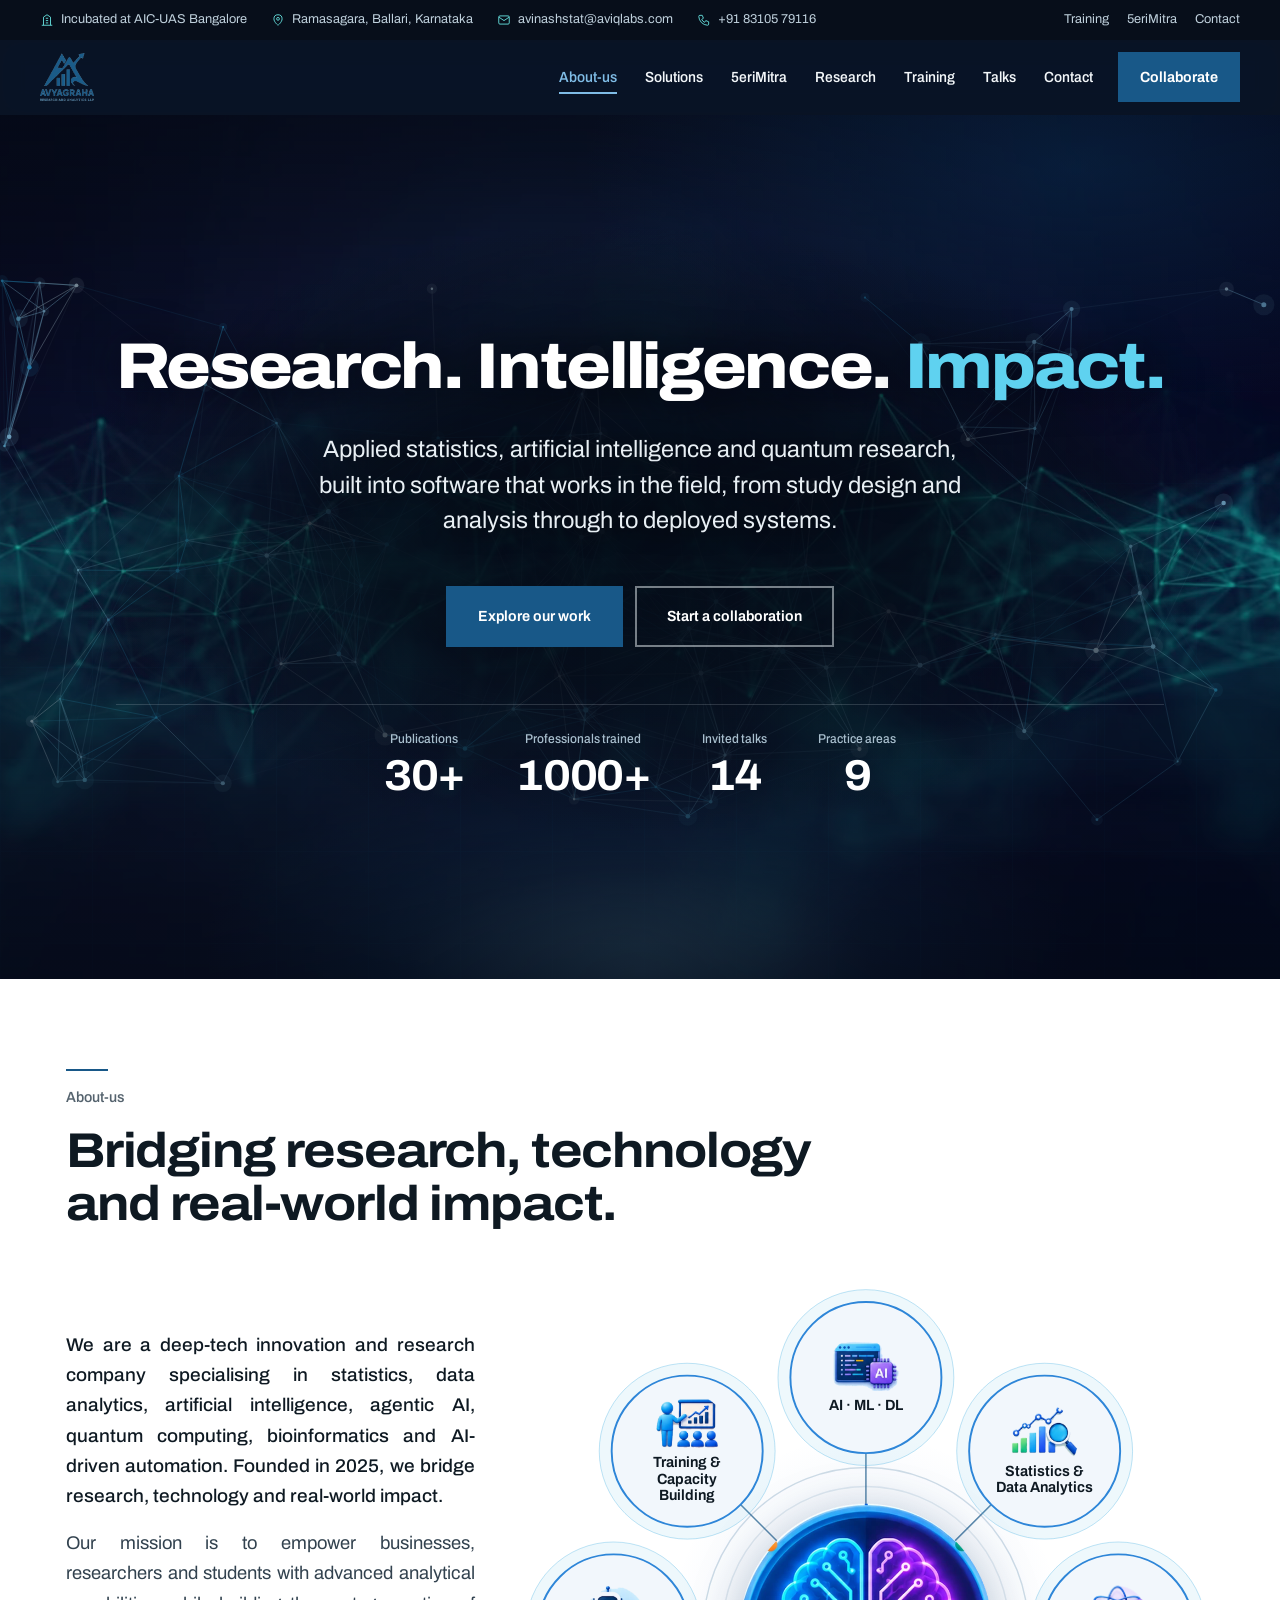
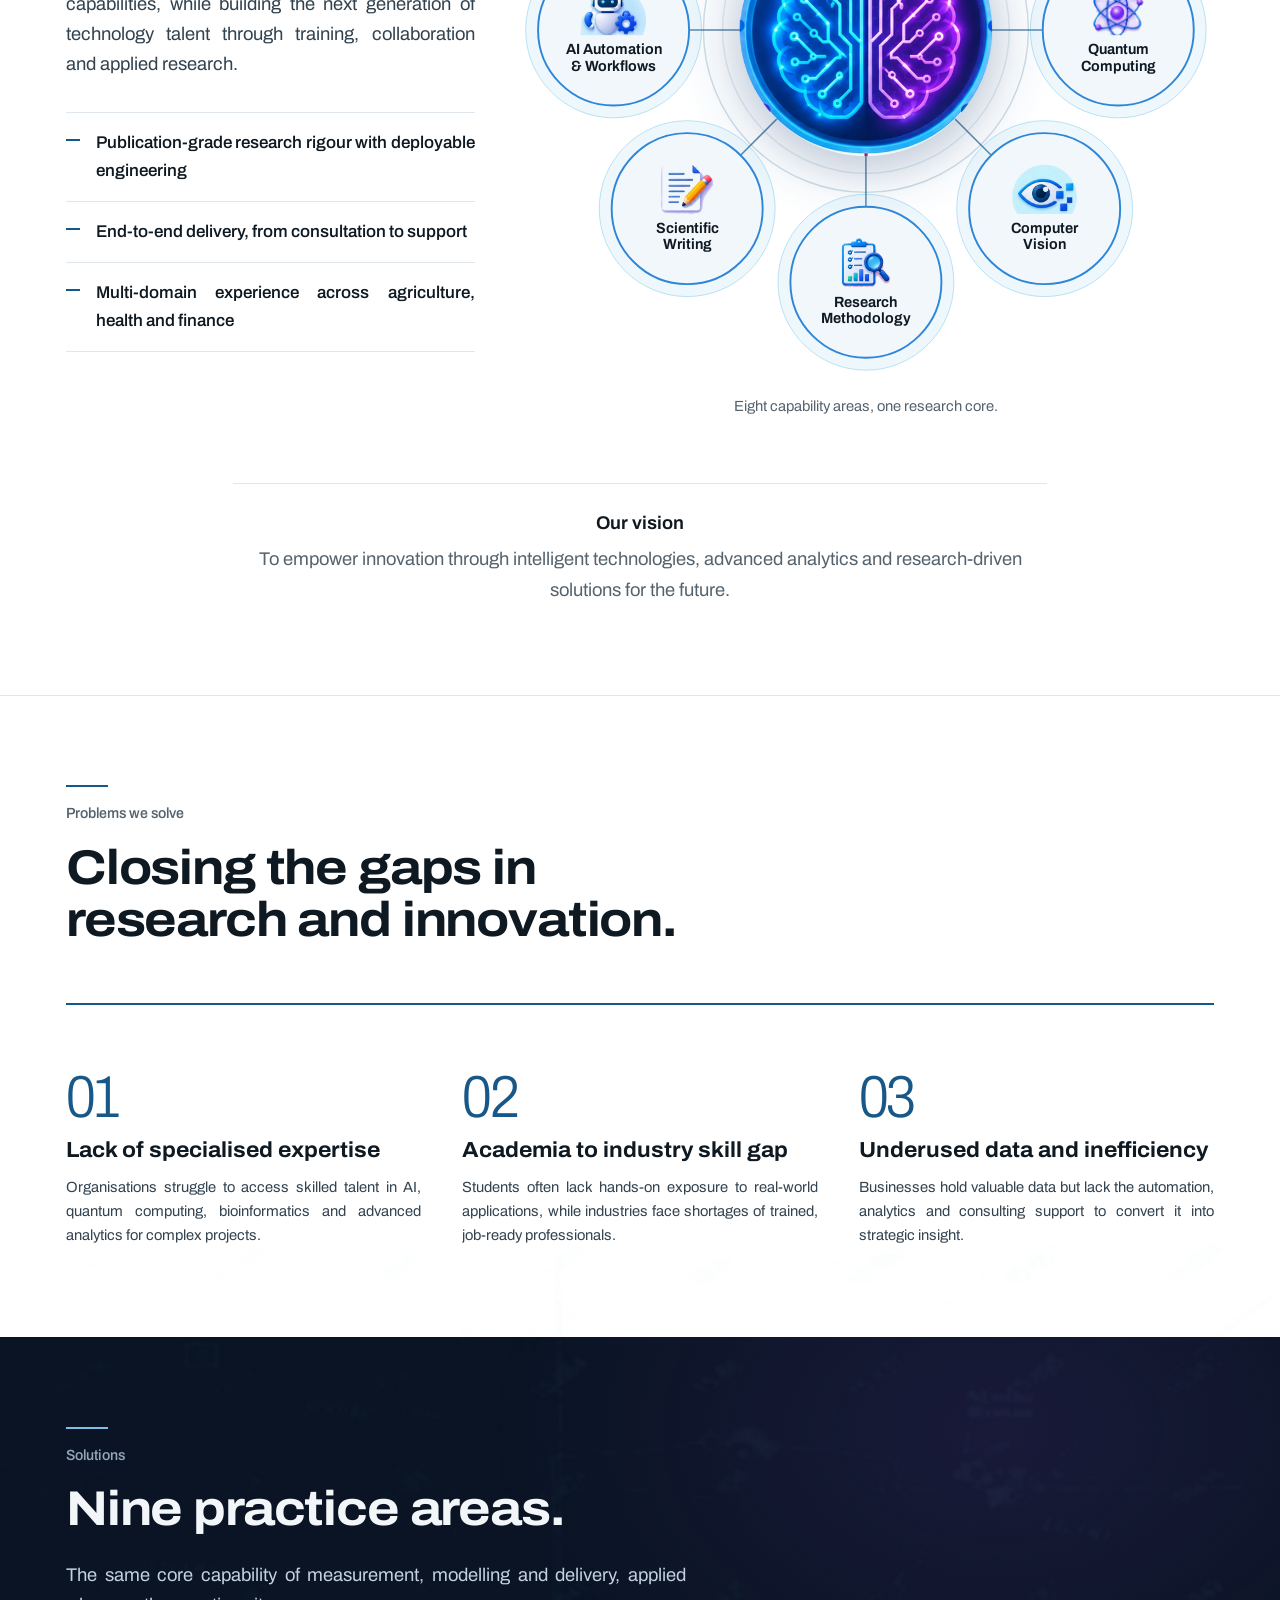
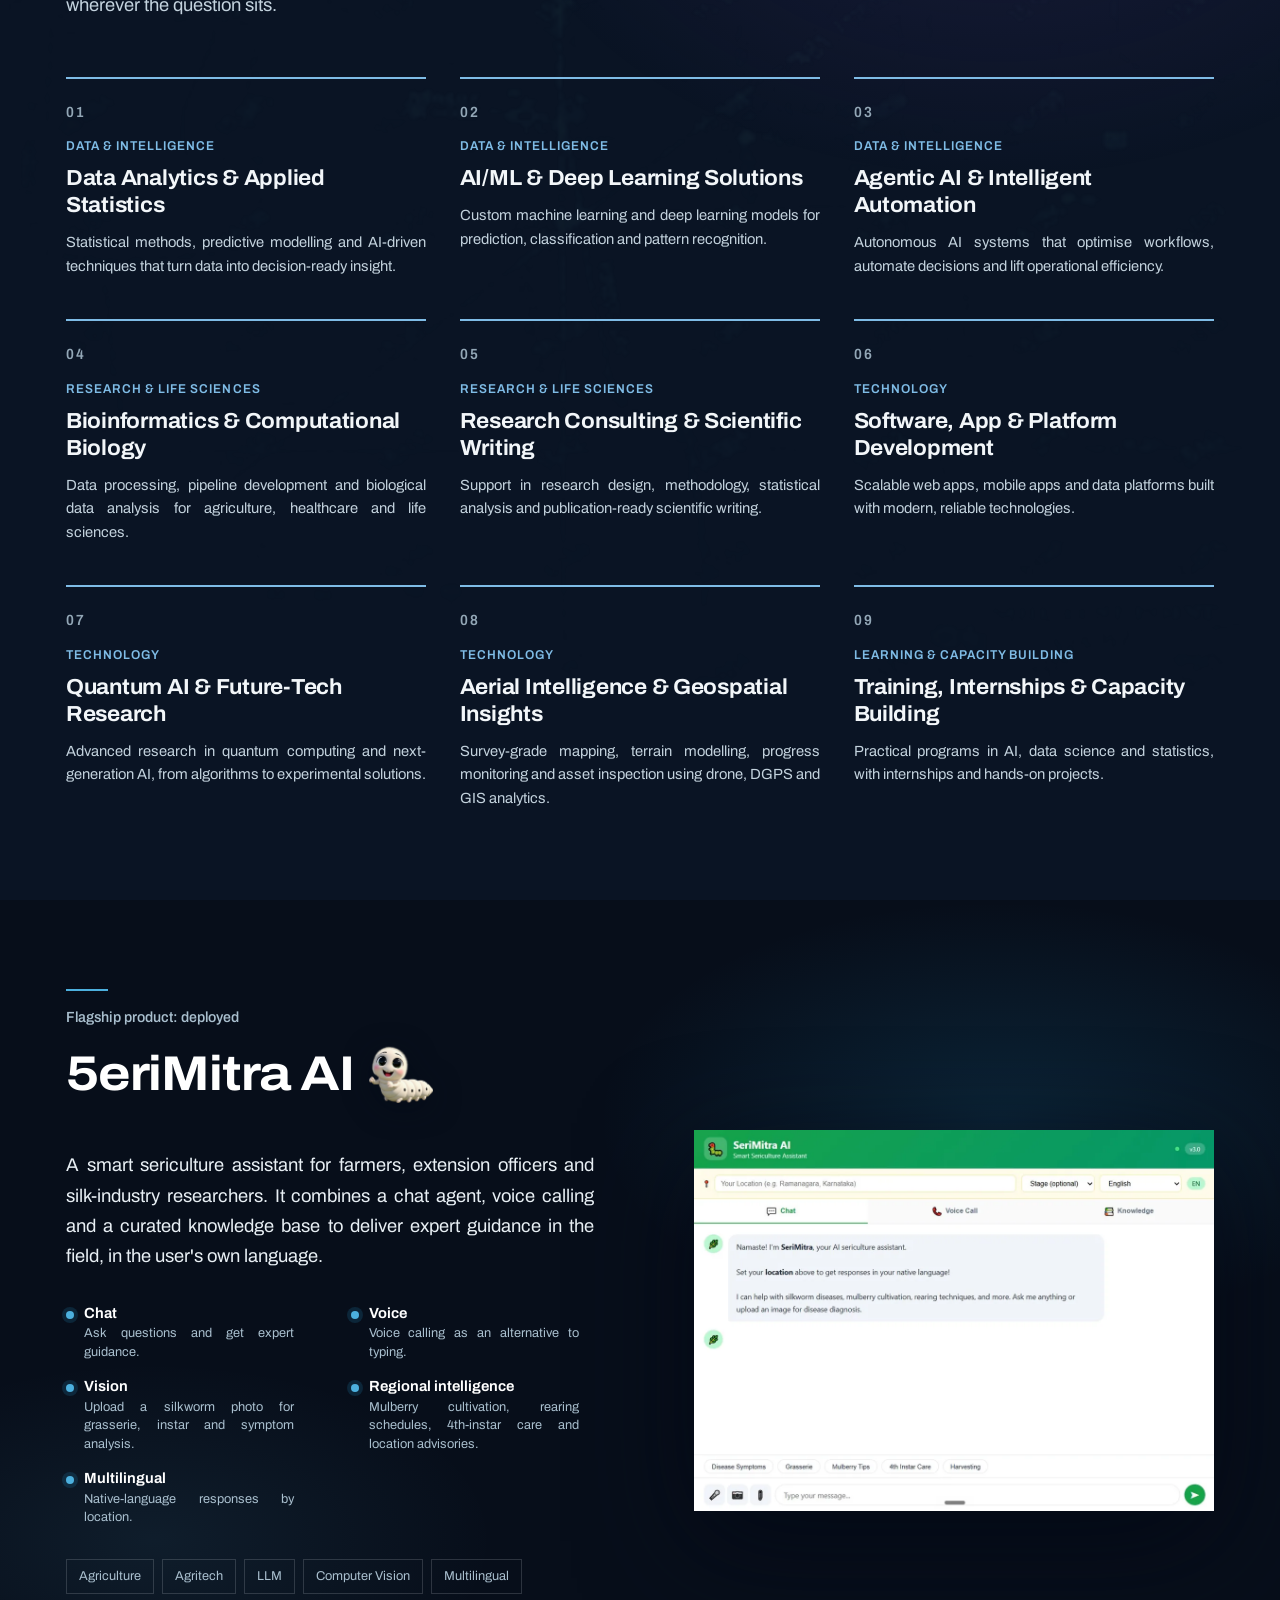
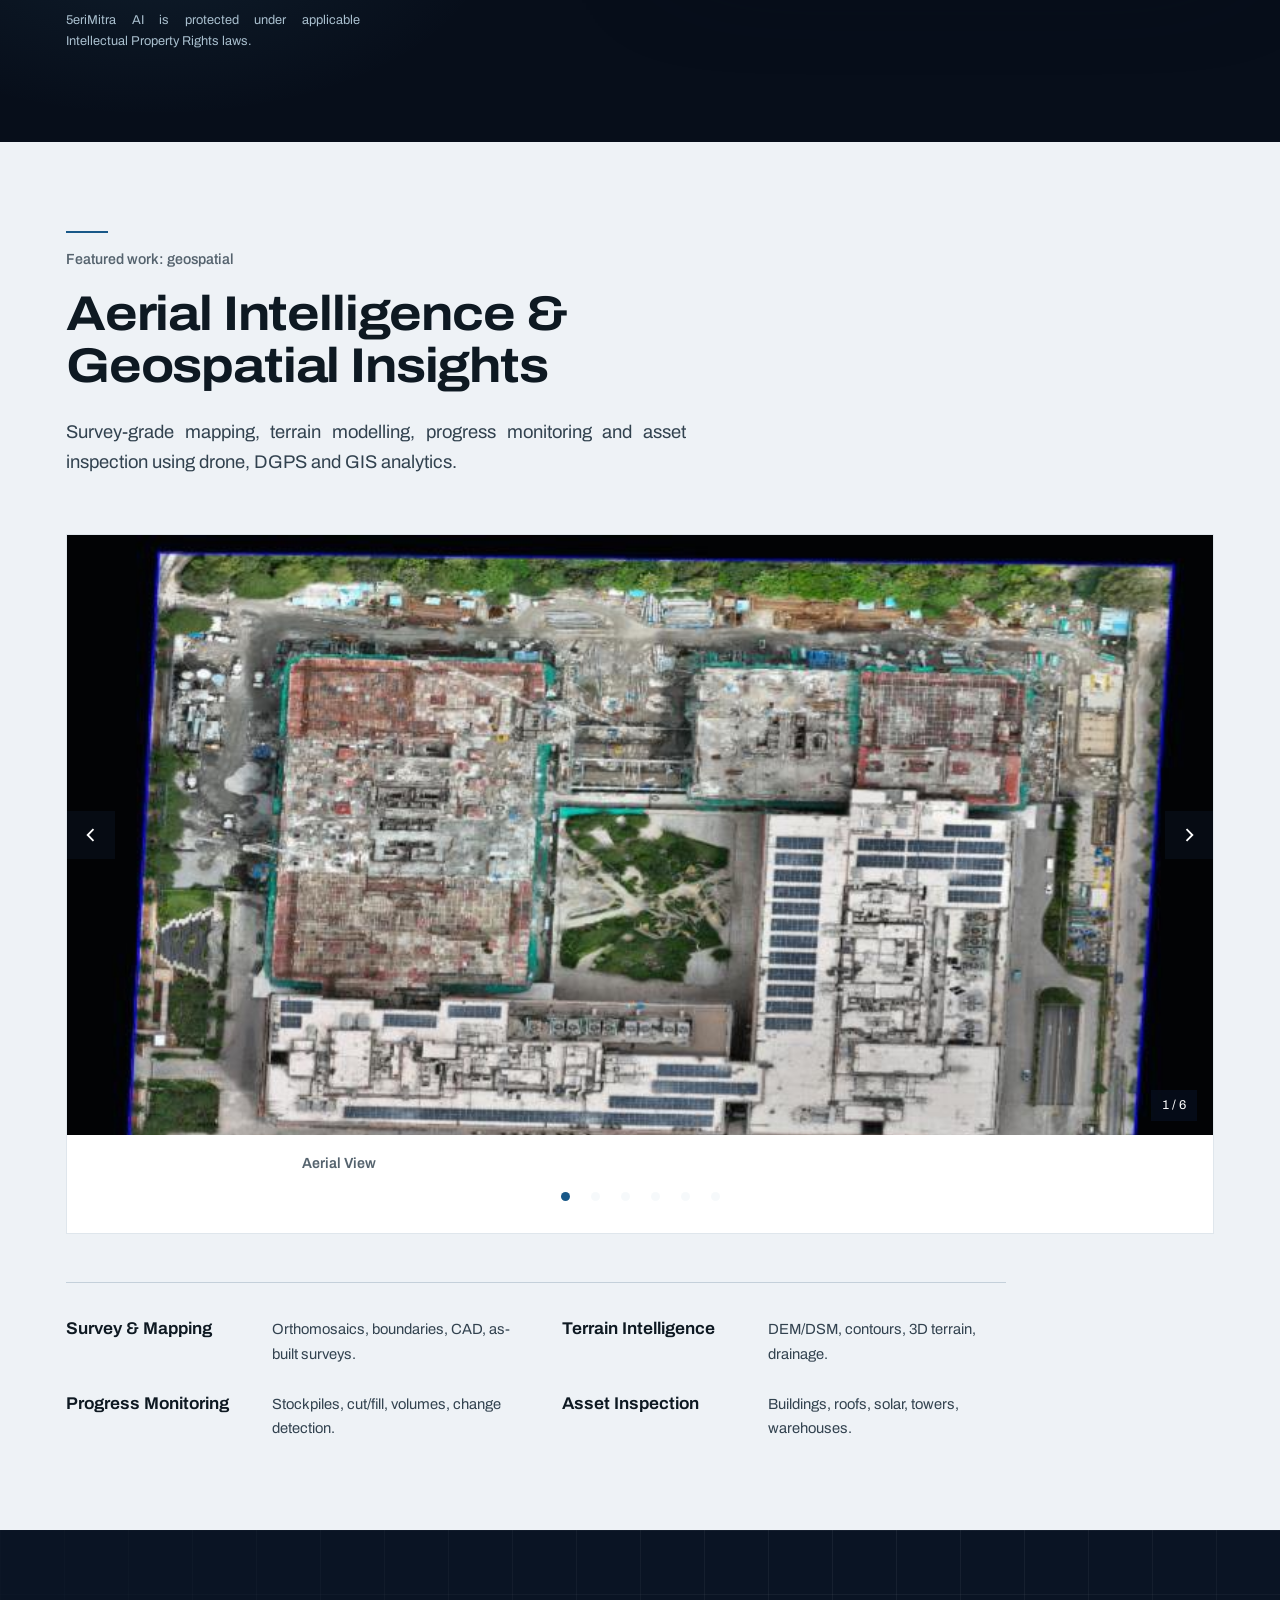
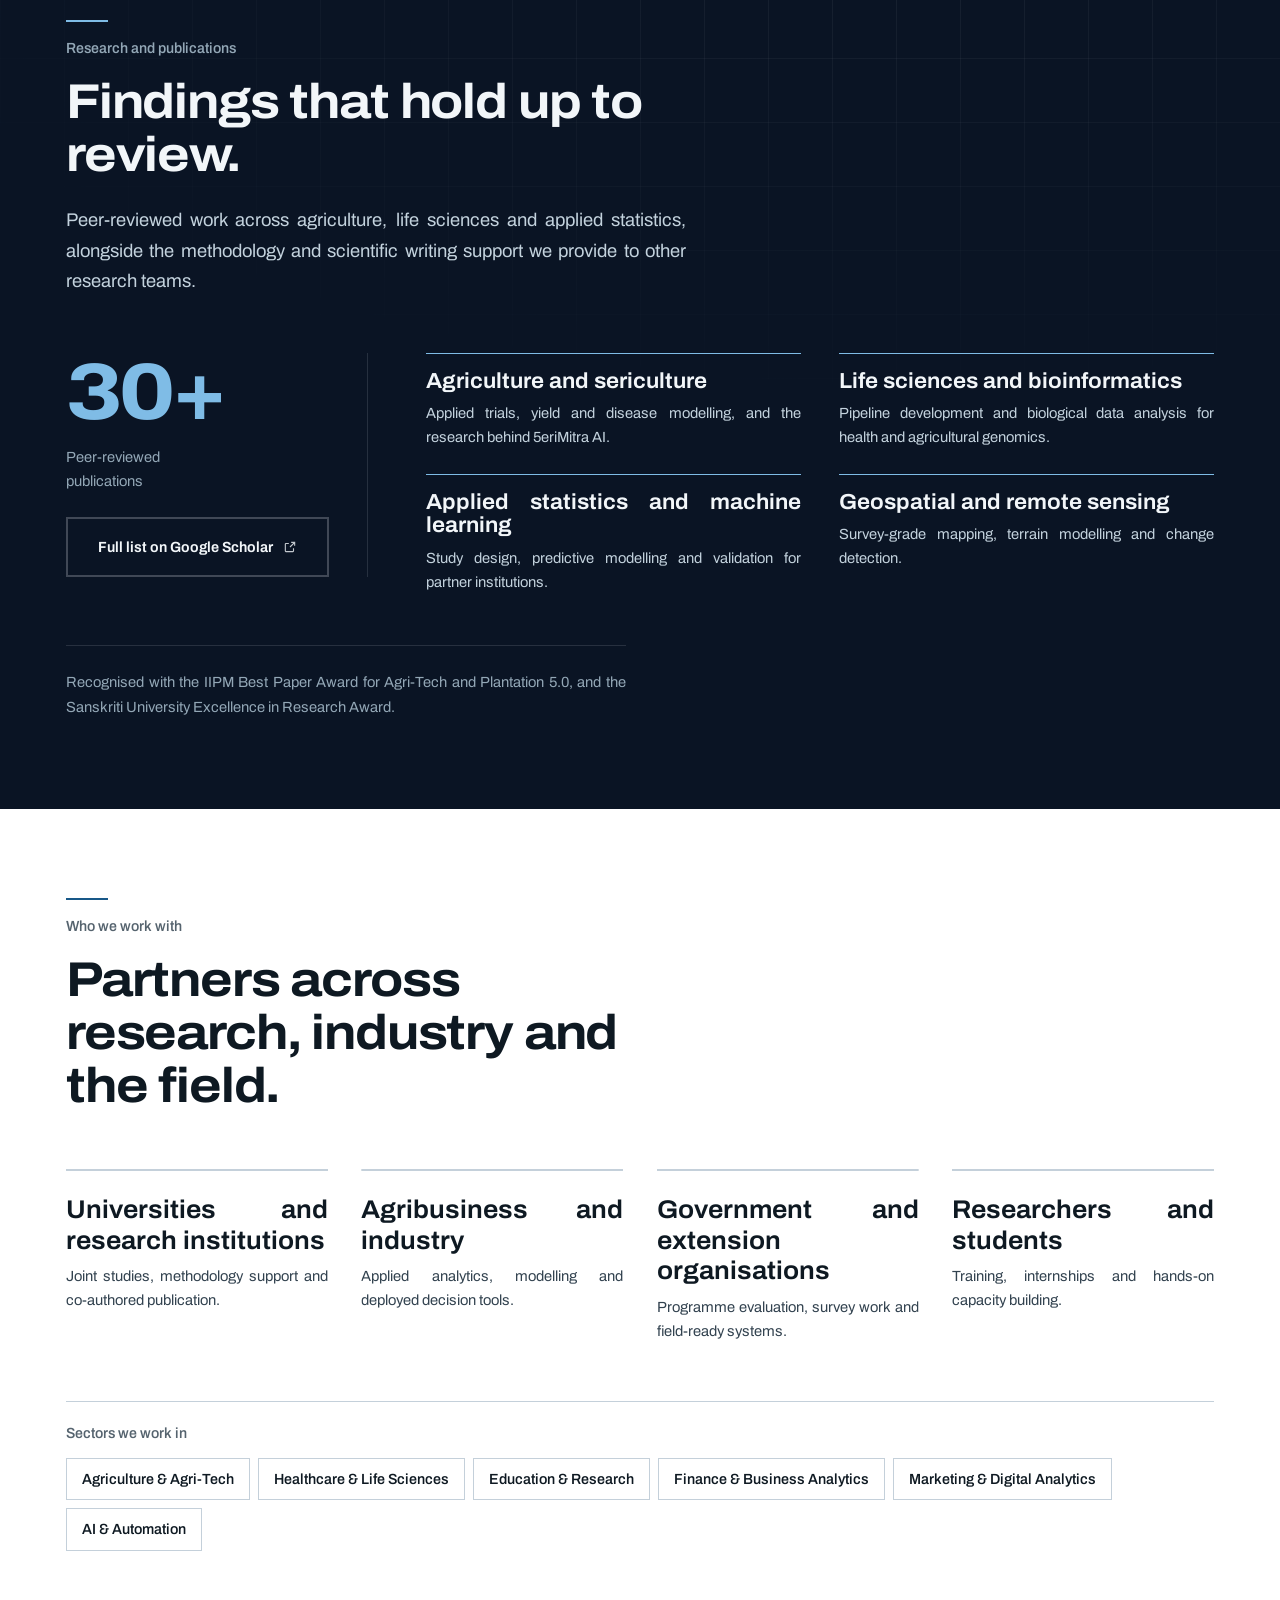
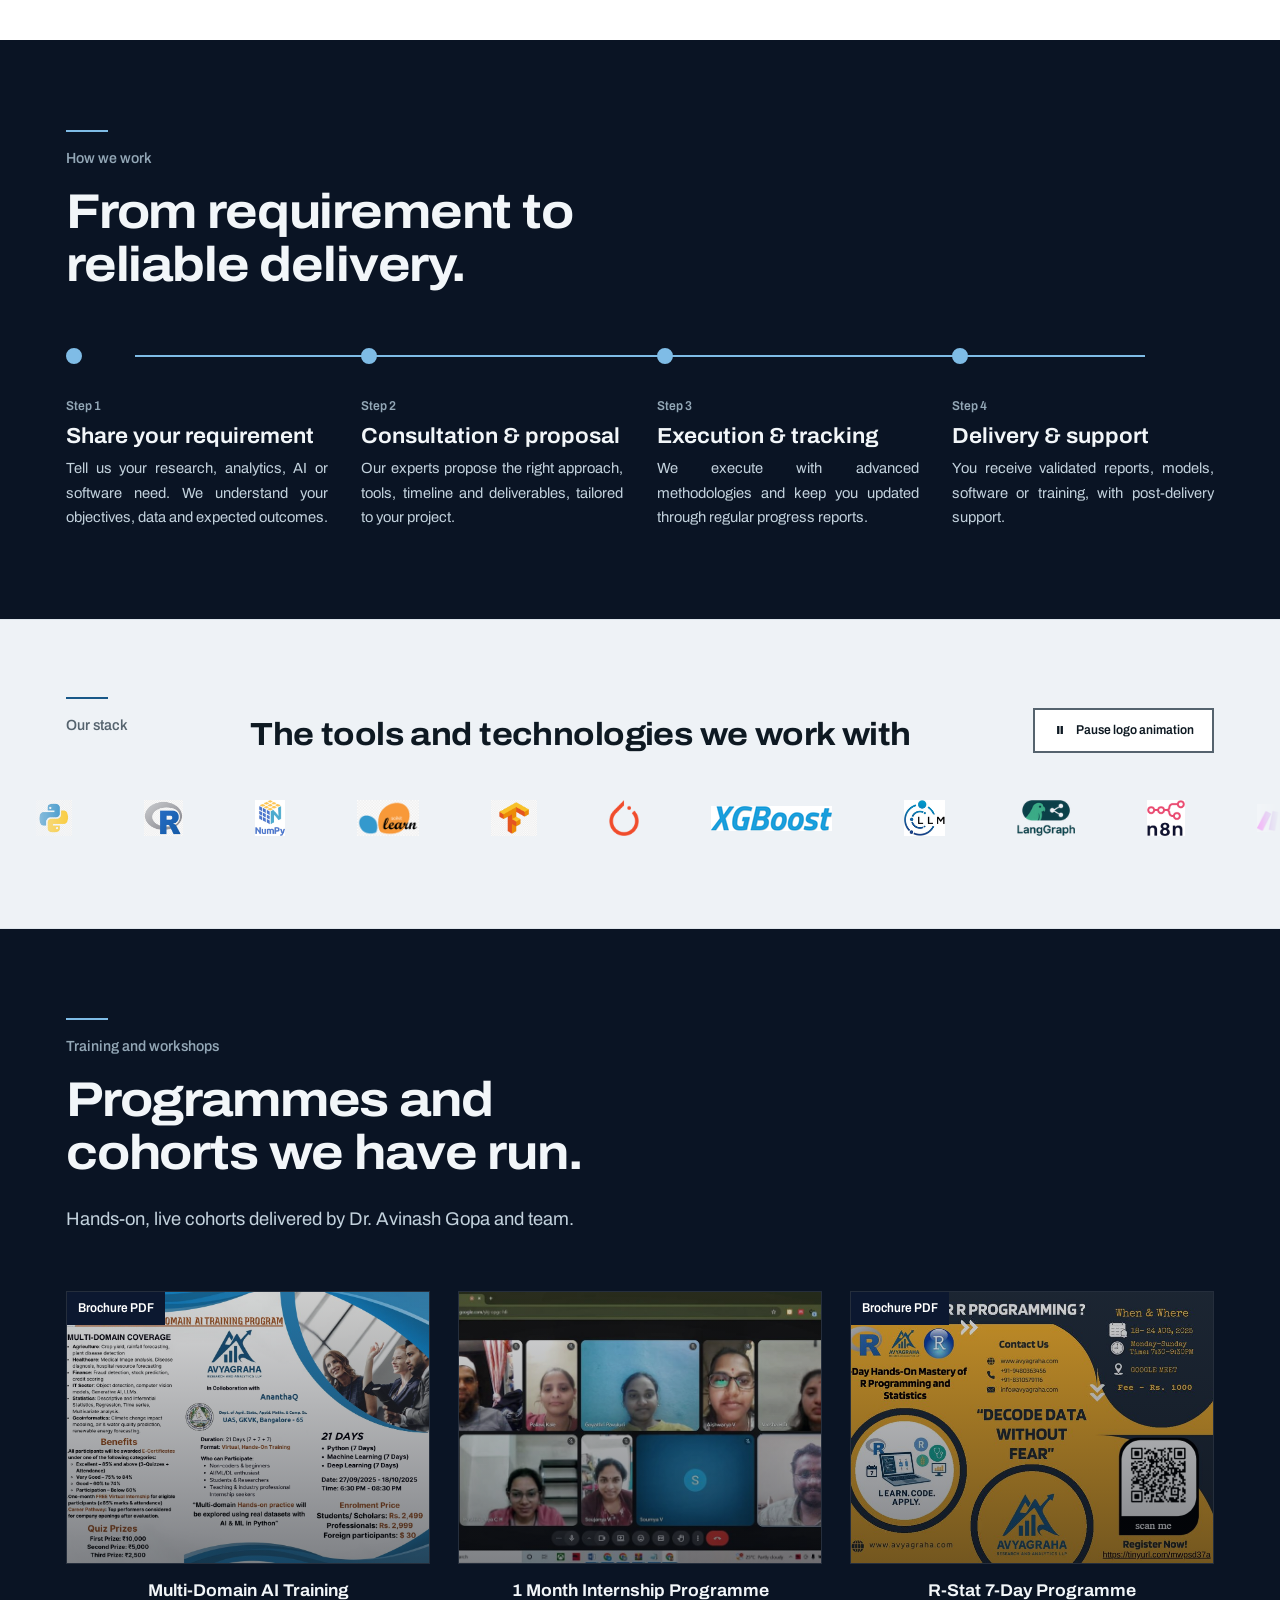
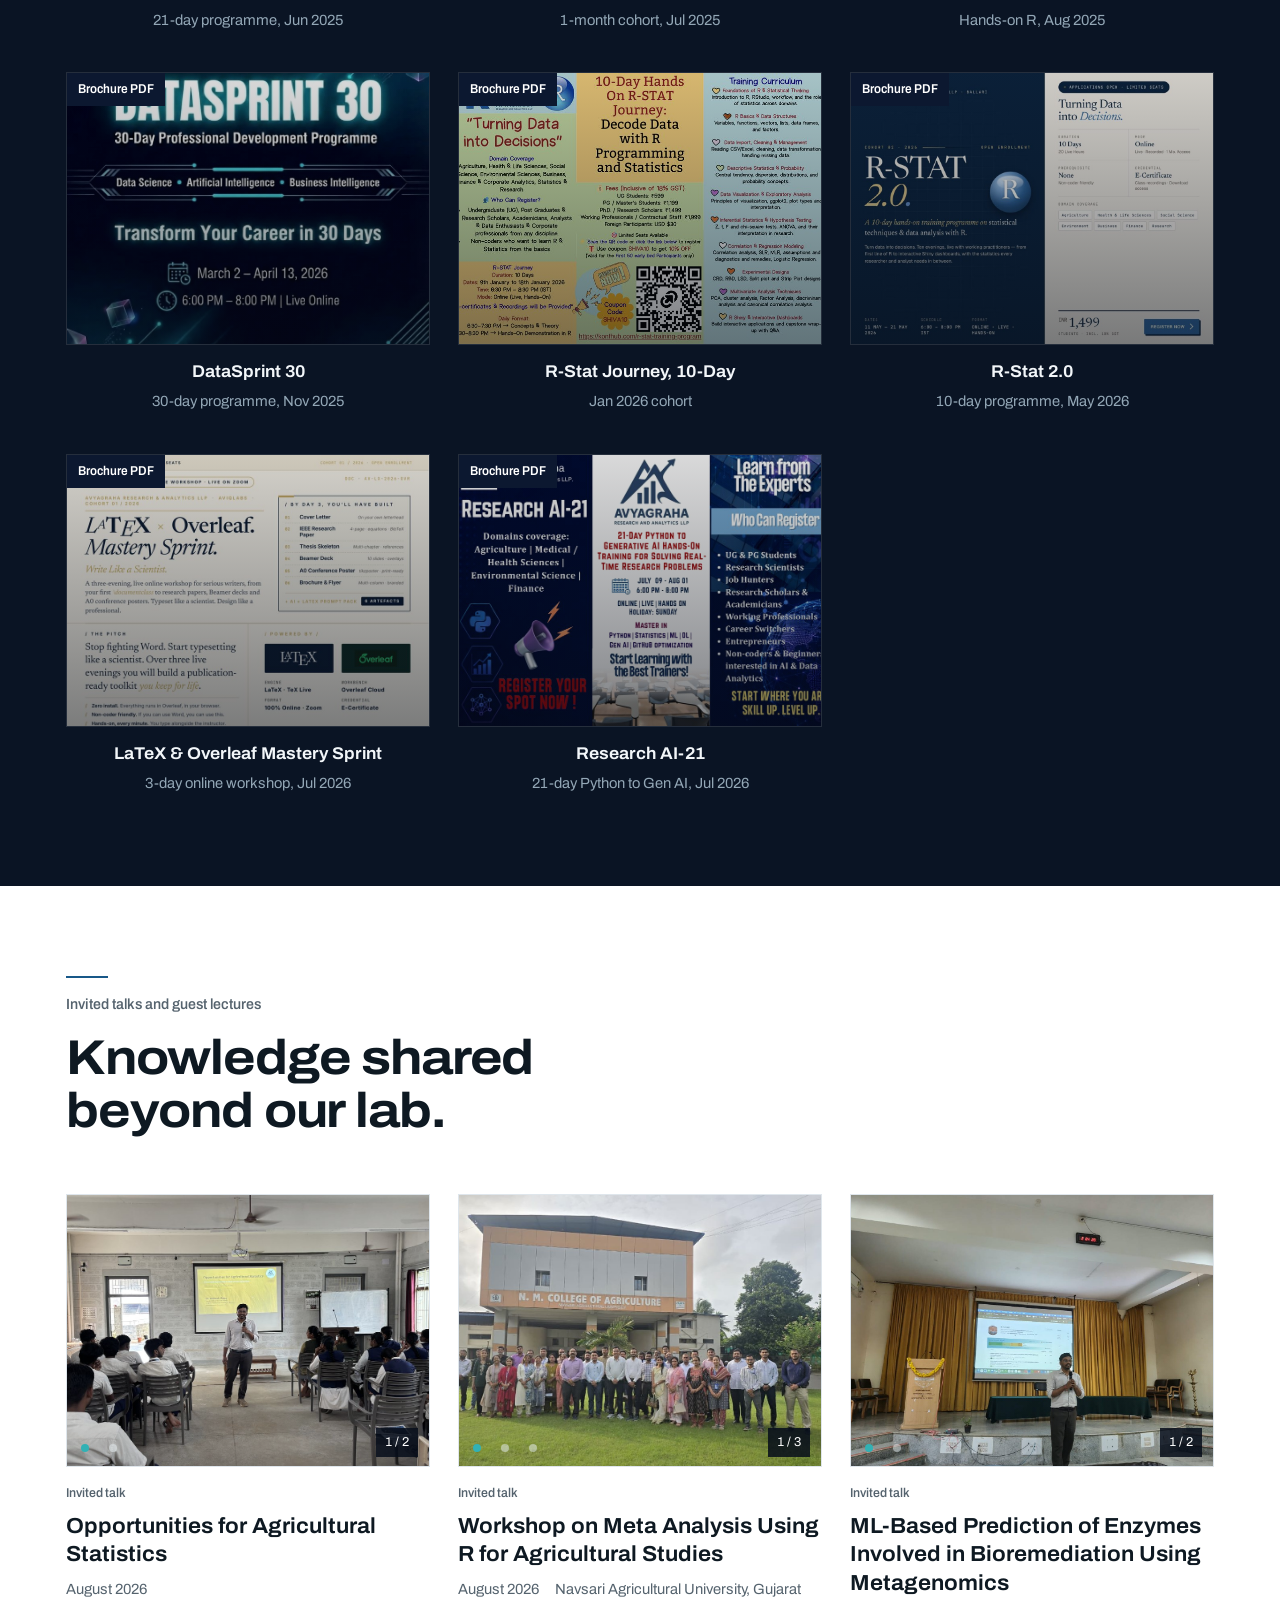
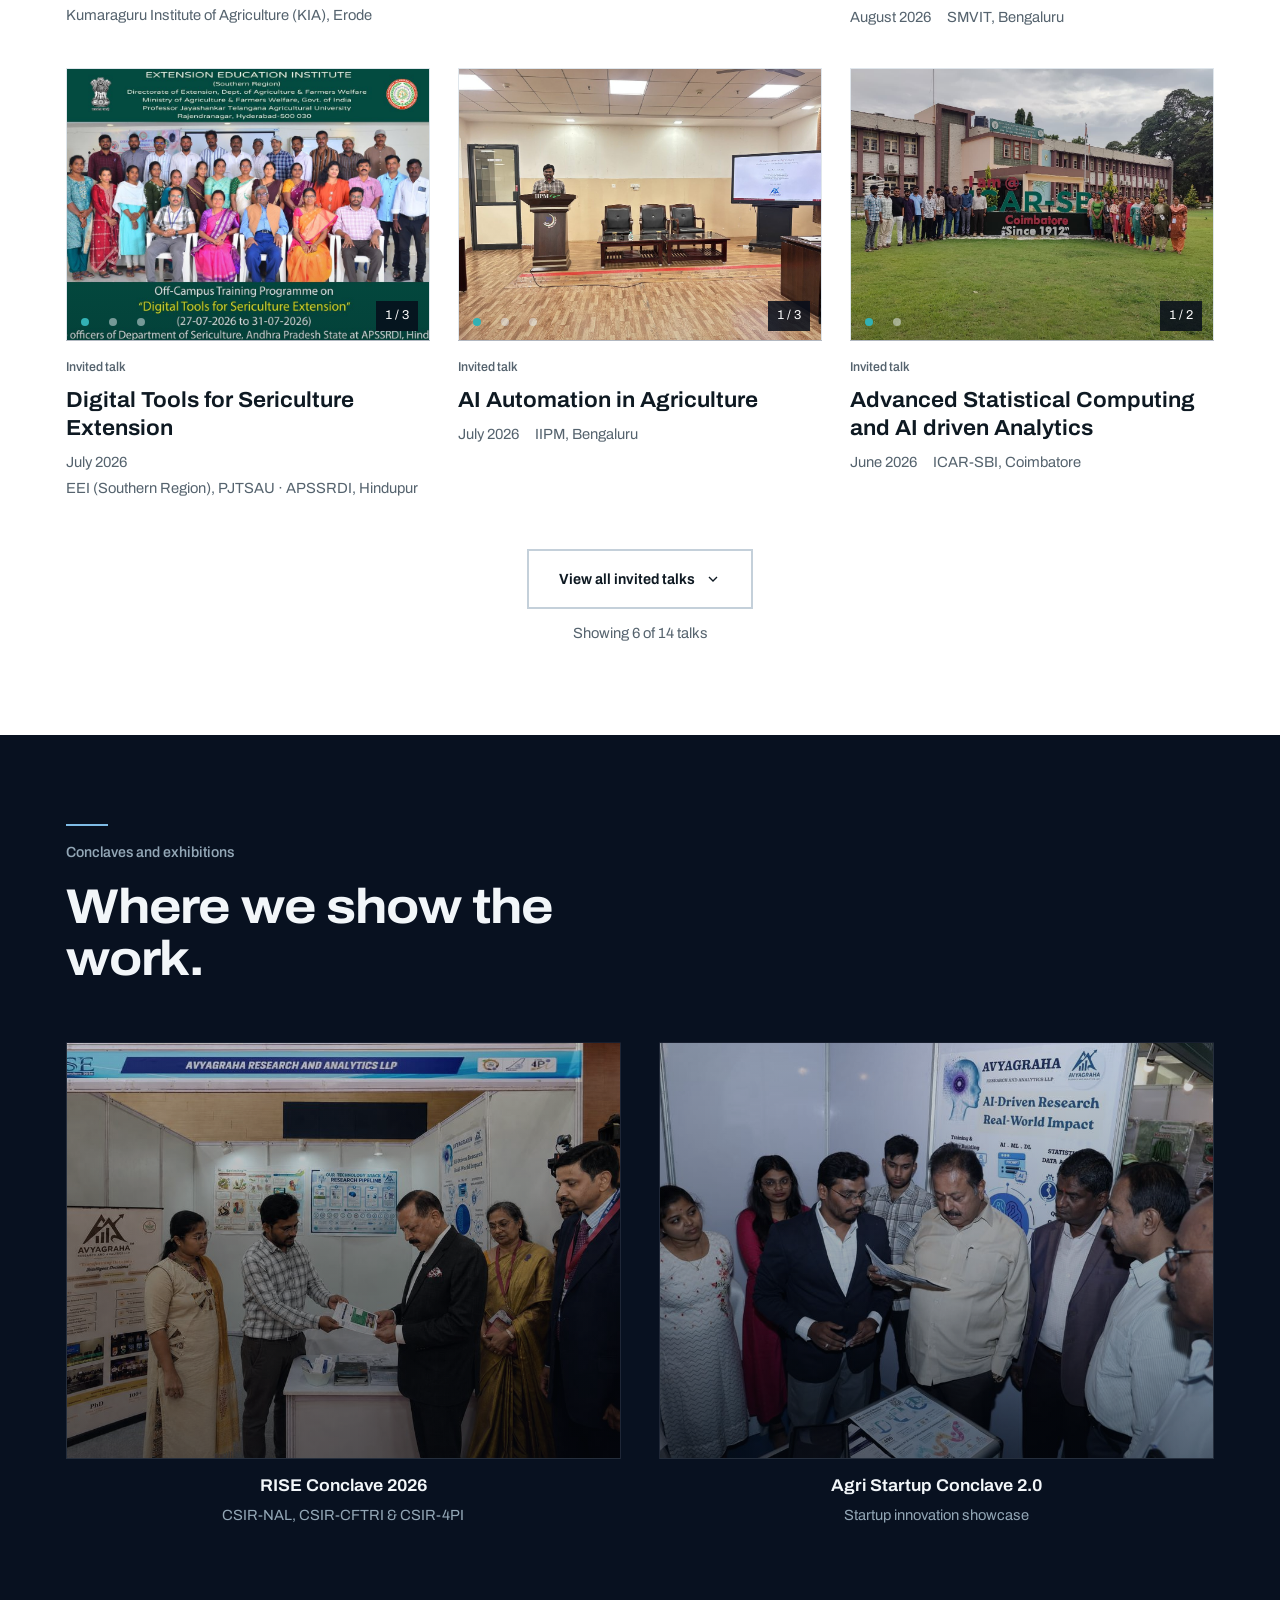
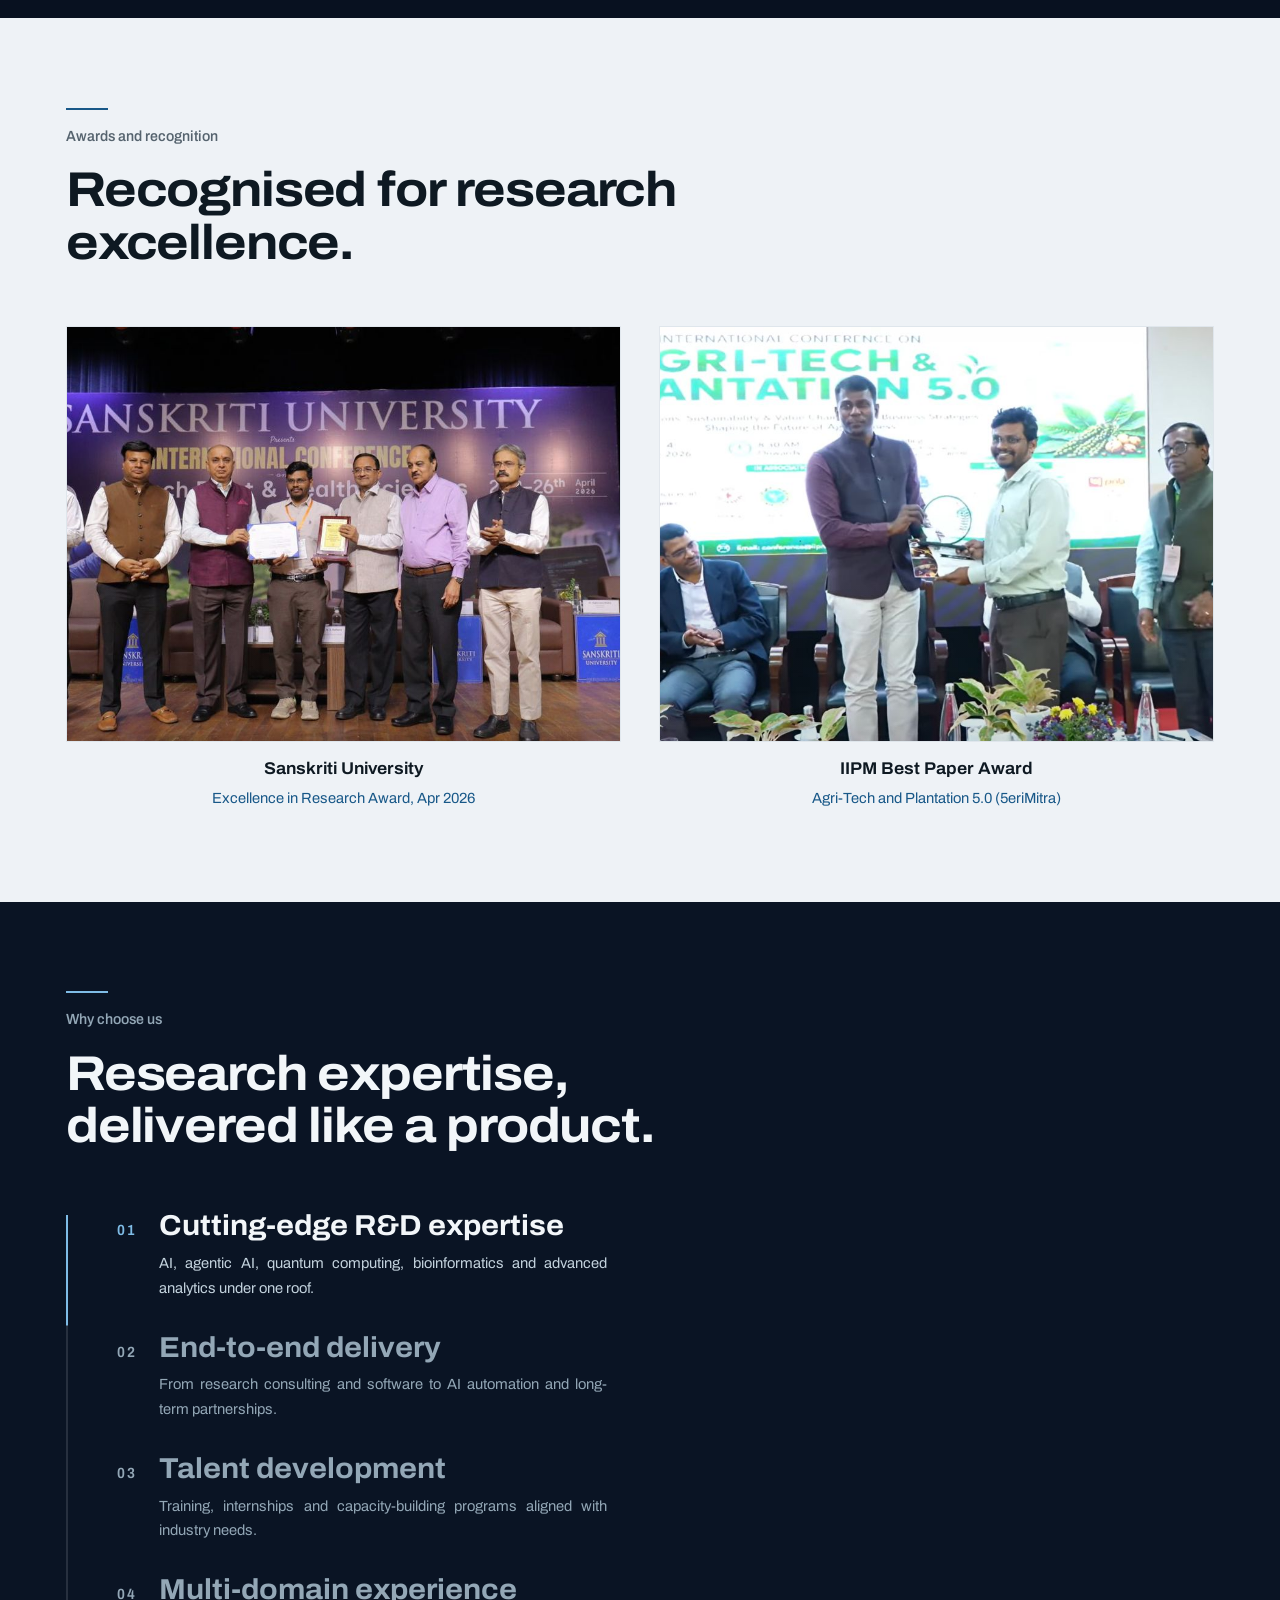
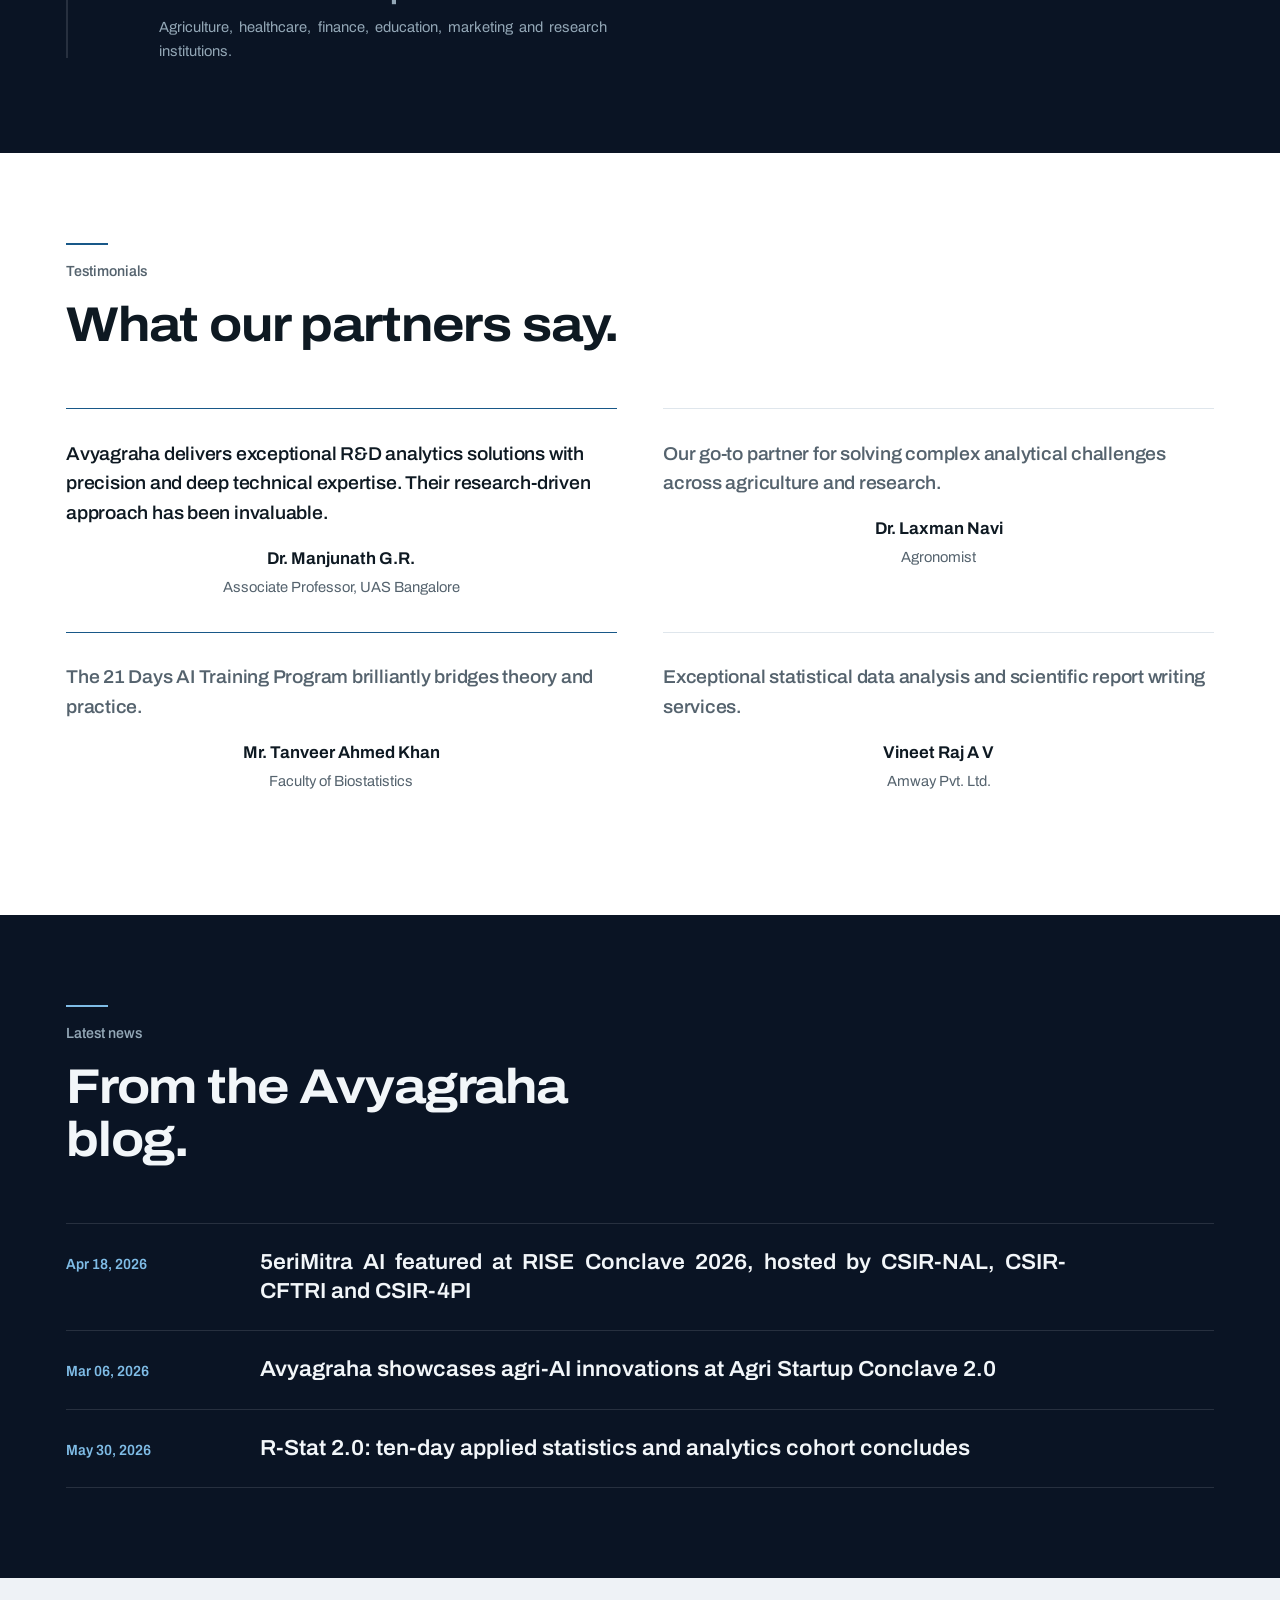
==== index.html @ 2a323b2b "Deploy v4 website Replace the v3 site with the v4 build from aviqlabs-website-v4.zip.  - New structu" ====
<!DOCTYPE html>
<html lang="en">
<head>
<meta charset="UTF-8">
<meta name="viewport" content="width=device-width, initial-scale=1.0">
<title>Avyagraha Research and Analytics LLP | AI, Analytics and Quantum Computing</title>
<meta name="description" content="Avyagraha Research and Analytics LLP transforms data into insights through AI, analytics and quantum computing solutions, with research, software, training and the 5eriMitra AI product.">
<link rel="preconnect" href="https://fonts.googleapis.com">
<link rel="preconnect" href="https://fonts.gstatic.com" crossorigin>
<link href="https://fonts.googleapis.com/css2?family=Archivo:ital,wdth,wght@0,62..125,100..900;1,62..125,100..900&display=swap" rel="stylesheet">
<script>document.documentElement.className+=" js";</script>
<link rel="stylesheet" href="css/styles-v4.css?v=3326571f35">
<link rel="preload" as="image" href="media/hero-network-poster.jpg" fetchpriority="high">
<link rel="icon" href="images/img01.png" type="image/png">
<link rel="apple-touch-icon" href="images/img01.png">
<meta name="theme-color" content="#081426">
<link rel="canonical" href="https://aviqlabs.com/">
<meta name="robots" content="index,follow">
<meta name="author" content="Avyagraha Research and Analytics LLP">

<!-- social sharing -->
<meta property="og:type" content="website">
<meta property="og:site_name" content="Avyagraha Research and Analytics LLP">
<meta property="og:url" content="https://aviqlabs.com/">
<meta property="og:title" content="Avyagraha Research and Analytics LLP | AI, Analytics and Quantum Computing">
<meta property="og:description" content="A deep-tech research company working across applied statistics, artificial intelligence, bioinformatics, geospatial survey and quantum computing, from research design through to deployed software.">
<meta property="og:image" content="https://aviqlabs.com/images/img02.jpg">
<meta property="og:image:alt" content="Dr. Avinash Gopa on a research and industry panel with fellow scientists">
<meta name="twitter:card" content="summary_large_image">
<meta name="twitter:title" content="Avyagraha Research and Analytics LLP">
<meta name="twitter:description" content="Deep-tech research in applied statistics, AI, bioinformatics, geospatial survey and quantum computing.">
<meta name="twitter:image" content="https://aviqlabs.com/images/img02.jpg">

<script type="application/ld+json">
{"@context":"https://schema.org","@type":"Organization",
"name":"Avyagraha Research and Analytics LLP","alternateName":"AviQ Labs",
"url":"https://aviqlabs.com/","logo":"https://aviqlabs.com/images/img01.png",
"email":"avinashstat@aviqlabs.com","telephone":"+91-83105-79116","foundingDate":"2025",
"description":"Deep-tech research and innovation company specialising in statistics, data analytics, artificial intelligence, agentic AI, quantum computing and bioinformatics.",
"address":{"@type":"PostalAddress","addressLocality":"Ramasagara, Ballari","addressRegion":"Karnataka","addressCountry":"IN"},
"contactPoint":{"@type":"ContactPoint","contactType":"sales","telephone":"+91-83105-79116","email":"avinashstat@aviqlabs.com","areaServed":"IN"}}
</script>
</head>
<body id="top">

<div class="rail" aria-hidden="true"><span class="rail-bar" id="railBar"></span></div>

<a class="skip" href="#main">Skip to main content</a>

<div class="topbar">
  <div class="wrap topbar-in">
    <div class="tb-left">
      <span><svg viewBox="0 0 24 24" fill="none" stroke-width="1.7"><path d="M3 21h18M6 21V7l6-4 6 4v14M10 9h4M10 13h4M10 17h4"/></svg>Incubated at AIC-UAS Bangalore</span>
      <span><svg viewBox="0 0 24 24" fill="none" stroke-width="1.7"><path d="M12 21s7-5.4 7-11a7 7 0 1 0-14 0c0 5.6 7 11 7 11Z"/><circle cx="12" cy="10" r="2.4"/></svg>Ramasagara, Ballari, Karnataka</span>
      <a href="mailto:avinashstat@aviqlabs.com"><svg viewBox="0 0 24 24" fill="none" stroke-width="1.7"><rect x="3" y="5" width="18" height="14" rx="2"/><path d="M3 7l9 6 9-6"/></svg>avinashstat@aviqlabs.com</a>
      <a href="tel:+918310579116"><svg viewBox="0 0 24 24" fill="none" stroke-width="1.7"><path d="M5 4h4l2 5-3 2a12 12 0 0 0 5 5l2-3 5 2v4a2 2 0 0 1-2 2A16 16 0 0 1 3 6a2 2 0 0 1 2-2Z"/></svg>+91 83105 79116</a>
    </div>
    <div class="tb-right">
      <a href="#events">Training</a>
      <a href="#work">5eriMitra</a>
      <a href="#contact">Contact</a>
    </div>
  </div>
</div>

<!-- HEADER -->
<header class="site">
  <div class="wrap nav">
    <a class="brand" href="#top">
      <img class="brand-logo" src="images/img01.png" width="204" height="180" alt="Avyagraha Research and Analytics LLP">
    </a>
    <nav class="menu" id="menu" aria-label="Main">
      <a href="#about">About-us</a>
      <a href="#solutions">Solutions</a>
      <a href="#work">5eriMitra</a>
      <a href="#research">Research</a>
      <a href="#events">Training</a>
      <a href="#invited-talks">Talks</a>
      <a href="#contact">Contact</a>
      <a class="enq" href="#collaborate">Collaborate</a>
    </nav>
    <button class="burger" id="burger" aria-label="Menu" aria-controls="menu" aria-expanded="false"><span></span><span></span><span></span></button>
  </div>
</header>

<main id="main">

<!-- HERO -->
<section class="hero" id="hero">
  <div class="hero-stage" aria-hidden="true">

    <!-- foundation: the Avyagraha network clip -->
    <video class="hero-video" id="heroVideo" autoplay muted loop playsinline
           preload="auto" poster="media/hero-network-poster.jpg"
           width="1920" height="1080">
      <source src="media/hero-network-motion.webm" type="video/webm">
      <source src="media/hero-network-motion.mp4" type="video/mp4">
    </video>
    <div class="hero-parallax"></div>

    <!-- live nodes and connecting lines -->
    <canvas class="hero-net" id="heroNet"></canvas>
    <div class="hero-mesh"></div>

    <!-- real photographs, each drifting left to right on its own lane -->
    <div class="hero-photos" id="heroPhotos">
      <figure class="hp hp1"><img src="media/hero/h1.webp" width="1200" height="700" decoding="async" alt=""></figure>
      <figure class="hp hp2"><img src="media/hero/h2.webp" width="1200" height="700" decoding="async" alt=""></figure>
      <figure class="hp hp3"><img src="media/hero/h3.webp" width="1200" height="700" decoding="async" alt=""></figure>
      <figure class="hp hp4"><img src="media/hero/h4.webp" width="1200" height="700" loading="lazy" decoding="async" alt=""></figure>
      <figure class="hp hp5"><img src="media/hero/h5.webp" width="1200" height="700" loading="lazy" decoding="async" alt=""></figure>
      <figure class="hp hp6"><img src="media/hero/h6.webp" width="1200" height="700" loading="lazy" decoding="async" alt=""></figure>
      <figure class="hp hp7"><img src="media/hero/h7.webp" width="1200" height="700" loading="lazy" decoding="async" alt=""></figure>
      <figure class="hp hp8"><img src="media/hero/h8.webp" width="1200" height="700" loading="lazy" decoding="async" alt=""></figure>
    </div>

    <!-- luminous globe concentrated at the lower centre -->
    <div class="hero-globe"></div>
    <!-- atmospheric haze so photographs sit in the environment -->
    <div class="hero-haze"></div>
    <!-- protected dark zone: keeps the headline area clear at all times -->
    <div class="hero-guard"></div>
  </div>

  <div class="wrap hero-inner">
    <h1 class="hero-title">Research. Intelligence. <span class="hl">Impact.</span></h1>
    <p class="hero-lead">Applied statistics, artificial intelligence and quantum research, built into software that works in the field, from study design and analysis through to deployed systems.</p>
    <div class="hero-cta">
      <a class="btn btn-solid" href="#solutions">Explore our work</a>
      <a class="btn btn-ghost" href="#contact">Start a collaboration</a>
    </div>
    <dl class="hero-figures">
      <div><dt>Publications</dt><dd><span data-target="30">0</span>+</dd></div>
      <div><dt>Professionals trained</dt><dd><span data-target="1000">0</span>+</dd></div>
      <div><dt>Invited talks</dt><dd><span data-target="14">0</span></dd></div>
      <div><dt>Practice areas</dt><dd><span data-target="9">0</span></dd></div>
    </dl>
  </div>
</section>

<!-- ABOUT -->
<section class="sec about lift" id="about">
  <div class="wrap">

    <header class="about-head">
      <span class="kick">About-us</span>
      <h2>Bridging research, technology and real-world impact.</h2>
    </header>

    <div class="about-grid">

    <div class="about-text">
      <p>We are a deep-tech innovation and research company specialising in statistics, data analytics, artificial intelligence, agentic AI, quantum computing, bioinformatics and AI-driven automation. Founded in 2025, we bridge research, technology and real-world impact.</p>
      <p>Our mission is to empower businesses, researchers and students with advanced analytical capabilities, while building the next generation of technology talent through training, collaboration and applied research.</p>
      <ul class="about-list">
        <li>Publication-grade research rigour with deployable engineering</li>
        <li>End-to-end delivery, from consultation to support</li>
        <li>Multi-domain experience across agriculture, health and finance</li>
      </ul>
    </div>

    <!-- eight capabilities emerging from the brain -->
    <div class="ab-stage" id="abStage">
      <svg class="ab-svg" id="abSvg" viewBox="0 0 720 720" role="img"
           aria-label="Eight capability areas radiating from a central artificial-intelligence core">
        <defs>
          <radialGradient id="abBloom" cx="50%" cy="50%" r="50%">
            <stop offset="0%" stop-color="#45B6F0" stop-opacity=".40"/>
            <stop offset="60%" stop-color="#3C7FE0" stop-opacity=".12"/>
            <stop offset="100%" stop-color="#3C7FE0" stop-opacity="0"/>
          </radialGradient>
        </defs>

        <line class="ab-link ab-l1" x1="360" y1="360" x2="360" y2="360"/>
        <line class="ab-link ab-l2" x1="360" y1="360" x2="360" y2="360"/>
        <line class="ab-link ab-l3" x1="360" y1="360" x2="360" y2="360"/>
        <line class="ab-link ab-l4" x1="360" y1="360" x2="360" y2="360"/>
        <line class="ab-link ab-l5" x1="360" y1="360" x2="360" y2="360"/>
        <line class="ab-link ab-l6" x1="360" y1="360" x2="360" y2="360"/>
        <line class="ab-link ab-l7" x1="360" y1="360" x2="360" y2="360"/>
        <line class="ab-link ab-l8" x1="360" y1="360" x2="360" y2="360"/>

        <g class="ab-brain" id="abBrain">
          <circle class="ab-bloom" cx="360" cy="360" r="206" fill="url(#abBloom)"/>
          <circle class="ab-ring" cx="360" cy="360" r="170"/>
          <circle class="ab-ring ab-ring2" cx="360" cy="360" r="150"/>
          <image class="ab-core" href="media/about/brain.webp"
                 x="228" y="228" width="264" height="264"
                 preserveAspectRatio="xMidYMid meet"/>
        </g>

        <g class="ab-node ab-n1" data-desc="Custom machine learning and deep learning models for prediction, classification and pattern recognition." tabindex="0" role="img" aria-label="AI · ML · DL" transform="translate(360,98)">
          <circle class="ab-halo" r="103"/>
          <circle class="ab-disc" r="90"/>
          <image class="ab-ico" href="media/about/n1.webp" data-w="69.3"
                 x="-34.6" y="-46.5" width="69.3" height="52" preserveAspectRatio="xMidYMid meet"/>
          <text class="ab-label" y="26"><tspan x="0" dy="0">AI &#183; ML &#183; DL</tspan></text>
        </g>
        <g class="ab-node ab-n2" data-desc="Statistical methods, predictive modelling and AI-driven techniques that turn data into decision-ready insight." tabindex="0" role="img" aria-label="Statistics &amp; Data Analytics" transform="translate(545,175)">
          <circle class="ab-halo" r="103"/>
          <circle class="ab-disc" r="90"/>
          <image class="ab-ico" href="media/about/n2.webp" data-w="68.9"
                 x="-34.5" y="-46.5" width="68.9" height="52" preserveAspectRatio="xMidYMid meet"/>
          <text class="ab-label" y="26"><tspan x="0" dy="0">Statistics &amp;</tspan><tspan x="0" dy="17.0">Data Analytics</tspan></text>
        </g>
        <g class="ab-node ab-n3" data-desc="Advanced research in quantum computing and next-generation AI, from algorithms to experimental solutions." tabindex="0" role="img" aria-label="Quantum Computing" transform="translate(622,360)">
          <circle class="ab-halo" r="103"/>
          <circle class="ab-disc" r="90"/>
          <image class="ab-ico" href="media/about/n3.webp" data-w="52.8"
                 x="-26.4" y="-46.5" width="52.8" height="52" preserveAspectRatio="xMidYMid meet"/>
          <text class="ab-label" y="26"><tspan x="0" dy="0">Quantum</tspan><tspan x="0" dy="17.0">Computing</tspan></text>
        </g>
        <g class="ab-node ab-n4" data-desc="Image-based analysis and pattern recognition, including in-field disease diagnosis." tabindex="0" role="img" aria-label="Computer Vision" transform="translate(545,545)">
          <circle class="ab-halo" r="103"/>
          <circle class="ab-disc" r="90"/>
          <image class="ab-ico" href="media/about/n4.webp" data-w="68.5"
                 x="-34.2" y="-46.5" width="68.5" height="52" preserveAspectRatio="xMidYMid meet"/>
          <text class="ab-label" y="26"><tspan x="0" dy="0">Computer</tspan><tspan x="0" dy="17.0">Vision</tspan></text>
        </g>
        <g class="ab-node ab-n5" data-desc="Support in research design, methodology and statistical analysis." tabindex="0" role="img" aria-label="Research Methodology" transform="translate(360,622)">
          <circle class="ab-halo" r="103"/>
          <circle class="ab-disc" r="90"/>
          <image class="ab-ico" href="media/about/n5.webp" data-w="52.0"
                 x="-26.0" y="-46.5" width="52.0" height="52" preserveAspectRatio="xMidYMid meet"/>
          <text class="ab-label" y="26"><tspan x="0" dy="0">Research</tspan><tspan x="0" dy="17.0">Methodology</tspan></text>
        </g>
        <g class="ab-node ab-n6" data-desc="Publication-ready scientific writing and manuscript support." tabindex="0" role="img" aria-label="Scientific Writing" transform="translate(175,545)">
          <circle class="ab-halo" r="103"/>
          <circle class="ab-disc" r="90"/>
          <image class="ab-ico" href="media/about/n6.webp" data-w="55.4"
                 x="-27.7" y="-46.5" width="55.4" height="52" preserveAspectRatio="xMidYMid meet"/>
          <text class="ab-label" y="26"><tspan x="0" dy="0">Scientific</tspan><tspan x="0" dy="17.0">Writing</tspan></text>
        </g>
        <g class="ab-node ab-n7" data-desc="Autonomous AI systems that optimise workflows, automate decisions and lift operational efficiency." tabindex="0" role="img" aria-label="AI Automation &amp; Workflows" transform="translate(98,360)">
          <circle class="ab-halo" r="103"/>
          <circle class="ab-disc" r="90"/>
          <image class="ab-ico" href="media/about/n7.webp" data-w="68.9"
                 x="-34.5" y="-46.5" width="68.9" height="52" preserveAspectRatio="xMidYMid meet"/>
          <text class="ab-label" y="26"><tspan x="0" dy="0">AI Automation</tspan><tspan x="0" dy="17.0">&amp; Workflows</tspan></text>
        </g>
        <g class="ab-node ab-n8" data-desc="Practical programmes in AI, data science and statistics, with internships and hands-on projects." tabindex="0" role="img" aria-label="Training &amp; Capacity Building" transform="translate(175,175)">
          <circle class="ab-halo" r="103"/>
          <circle class="ab-disc" r="90"/>
          <image class="ab-ico" href="media/about/n8.webp" data-w="65.6"
                 x="-32.8" y="-46.5" width="65.6" height="52" preserveAspectRatio="xMidYMid meet"/>
          <text class="ab-label" y="26"><tspan x="0" dy="0">Training &amp;</tspan><tspan x="0" dy="17.0">Capacity</tspan><tspan x="0" dy="17.0">Building</tspan></text>
        </g>
      </svg>
      <p class="ab-caption" id="abCaption" aria-live="polite">Eight capability areas, one research core.</p>
    </div>



    </div>

    <p class="about-vision"><b>Our vision</b> To empower innovation through intelligent technologies, advanced analytics and research-driven solutions for the future.</p>
  </div>
</section>

<!-- PROBLEMS -->
<section class="sec lede lift">
  <div class="wrap">
    <div class="sec-head">
      <span class="kick">Problems we solve</span>
      <h2>Closing the gaps in research and innovation.</h2>
    </div>
    <div class="prob-map" id="probMap">
      <span class="prob-line" aria-hidden="true"><i></i></span>
      <div class="prob" data-i="1">
        <span class="prob-n" aria-hidden="true">01</span>
        <div class="prob-body"><h3>Lack of specialised expertise</h3><p>Organisations struggle to access skilled talent in AI, quantum computing, bioinformatics and advanced analytics for complex projects.</p></div>
      </div>
      <div class="prob" data-i="2">
        <span class="prob-n" aria-hidden="true">02</span>
        <div class="prob-body"><h3>Academia to industry skill gap</h3><p>Students often lack hands-on exposure to real-world applications, while industries face shortages of trained, job-ready professionals.</p></div>
      </div>
      <div class="prob" data-i="3">
        <span class="prob-n" aria-hidden="true">03</span>
        <div class="prob-body"><h3>Underused data and inefficiency</h3><p>Businesses hold valuable data but lack the automation, analytics and consulting support to convert it into strategic insight.</p></div>
      </div>
    </div>
  </div>
</section>

<!-- SOLUTIONS -->
<section class="sec solutions atmo" id="solutions">
  <div class="wrap">
    <div class="sec-head" data-rv>
      <span class="kick">Solutions</span>
      <h2>Nine practice areas.</h2>
      <p>The same core capability of measurement, modelling and delivery, applied wherever the question sits.</p>
    </div>
    <div class="sol-index" id="solIndex">
      <article class="sol-cell" data-i="1">
        <span class="sol-rule" aria-hidden="true"><i></i></span>
        <span class="sol-num" aria-hidden="true">01</span>
        <span class="sol-fam">Data & Intelligence</span>
        <h3>Data Analytics &amp; Applied Statistics</h3>
        <p>Statistical methods, predictive modelling and AI-driven techniques that turn data into decision-ready insight.</p>
      </article>
      <article class="sol-cell" data-i="2">
        <span class="sol-rule" aria-hidden="true"><i></i></span>
        <span class="sol-num" aria-hidden="true">02</span>
        <span class="sol-fam">Data & Intelligence</span>
        <h3>AI/ML &amp; Deep Learning Solutions</h3>
        <p>Custom machine learning and deep learning models for prediction, classification and pattern recognition.</p>
      </article>
      <article class="sol-cell" data-i="3">
        <span class="sol-rule" aria-hidden="true"><i></i></span>
        <span class="sol-num" aria-hidden="true">03</span>
        <span class="sol-fam">Data & Intelligence</span>
        <h3>Agentic AI &amp; Intelligent Automation</h3>
        <p>Autonomous AI systems that optimise workflows, automate decisions and lift operational efficiency.</p>
      </article>
      <article class="sol-cell" data-i="4">
        <span class="sol-rule" aria-hidden="true"><i></i></span>
        <span class="sol-num" aria-hidden="true">04</span>
        <span class="sol-fam">Research & Life Sciences</span>
        <h3>Bioinformatics &amp; Computational Biology</h3>
        <p>Data processing, pipeline development and biological data analysis for agriculture, healthcare and life sciences.</p>
      </article>
      <article class="sol-cell" data-i="5">
        <span class="sol-rule" aria-hidden="true"><i></i></span>
        <span class="sol-num" aria-hidden="true">05</span>
        <span class="sol-fam">Research & Life Sciences</span>
        <h3>Research Consulting &amp; Scientific Writing</h3>
        <p>Support in research design, methodology, statistical analysis and publication-ready scientific writing.</p>
      </article>
      <article class="sol-cell" data-i="6">
        <span class="sol-rule" aria-hidden="true"><i></i></span>
        <span class="sol-num" aria-hidden="true">06</span>
        <span class="sol-fam">Technology</span>
        <h3>Software, App &amp; Platform Development</h3>
        <p>Scalable web apps, mobile apps and data platforms built with modern, reliable technologies.</p>
      </article>
      <article class="sol-cell" data-i="7">
        <span class="sol-rule" aria-hidden="true"><i></i></span>
        <span class="sol-num" aria-hidden="true">07</span>
        <span class="sol-fam">Technology</span>
        <h3>Quantum AI &amp; Future-Tech Research</h3>
        <p>Advanced research in quantum computing and next-generation AI, from algorithms to experimental solutions.</p>
      </article>
      <article class="sol-cell" data-i="8">
        <span class="sol-rule" aria-hidden="true"><i></i></span>
        <span class="sol-num" aria-hidden="true">08</span>
        <span class="sol-fam">Technology</span>
        <h3>Aerial Intelligence &amp; Geospatial Insights</h3>
        <p>Survey-grade mapping, terrain modelling, progress monitoring and asset inspection using drone, DGPS and GIS analytics.</p>
      </article>
      <article class="sol-cell" data-i="9">
        <span class="sol-rule" aria-hidden="true"><i></i></span>
        <span class="sol-num" aria-hidden="true">09</span>
        <span class="sol-fam">Learning & Capacity Building</span>
        <h3>Training, Internships &amp; Capacity Building</h3>
        <p>Practical programs in AI, data science and statistics, with internships and hands-on projects.</p>
      </article>
    </div>
  </div>
</section>

<!-- FLAGSHIP: 5eriMitra -->
<section class="flagship" id="work">
  <div class="wrap flag-grid">

    <div class="flag-copy">
      <div class="sec-head" data-rv>
        <span class="kick">Flagship product: deployed</span>
        <!-- the silkworm crawls the length of this heading; the heading
             itself never moves -->
        <h2 class="flag-title" id="flagTitle"><span class="ft-text">5eriMitra AI</span><span class="ft-worm" aria-hidden="true"><img src="media/serimitra/silkworm.webp" width="520" height="457" loading="lazy" decoding="async" alt=""></span></h2>
        <p class="flag-lead">A smart sericulture assistant for farmers, extension officers and silk-industry researchers. It combines a chat agent, voice calling and a curated knowledge base to deliver expert guidance in the field, in the user's own language.</p>
      </div>

      <ul class="sm-tags"><li class="sm-tag"><span class="sm-dot" aria-hidden="true"></span><h3>Chat</h3><p>Ask questions and get expert guidance.</p></li><li class="sm-tag"><span class="sm-dot" aria-hidden="true"></span><h3>Voice</h3><p>Voice calling as an alternative to typing.</p></li><li class="sm-tag"><span class="sm-dot" aria-hidden="true"></span><h3>Vision</h3><p>Upload a silkworm photo for grasserie, instar and symptom analysis.</p></li><li class="sm-tag"><span class="sm-dot" aria-hidden="true"></span><h3>Regional intelligence</h3><p>Mulberry cultivation, rearing schedules, 4th-instar care and location advisories.</p></li><li class="sm-tag"><span class="sm-dot" aria-hidden="true"></span><h3>Multilingual</h3><p>Native-language responses by location.</p></li></ul>

      <div class="pchips" data-rv><span class="pchip">Agriculture</span><span class="pchip">Agritech</span><span class="pchip">LLM</span><span class="pchip">Computer Vision</span><span class="pchip">Multilingual</span></div>
      <p class="ipnote" data-rv>5eriMitra AI is protected under applicable Intellectual Property Rights laws.</p>
    </div>

    <!-- the product stands on its own: no thread, no trail, nothing tying
         it to the silkworm -->
    <figure class="sm-product" data-rv>
      <img src="media/serimitra/product.webp" width="1100" height="806"
           loading="lazy" decoding="async"
           alt="The 5eriMitra AI assistant interface, showing chat guidance for sericulture">
    </figure>
  </div>
</section>

<!-- FEATURED WORK: Aerial Intelligence -->
<section class="work work-aerial lift" id="aerial">
  <div class="wrap">
    <div class="sec-head">
      <span class="kick">Featured work: geospatial</span>
      <h2>Aerial Intelligence &amp; Geospatial Insights</h2>
      <p>Survey-grade mapping, terrain modelling, progress monitoring and asset inspection using drone, DGPS and GIS analytics.</p>
    </div>
    <div class="geo-gal" id="geoGal">
      <div class="geo-stage">
        <button class="geo-nav geo-prev" type="button" onclick="geoMove(-1)" aria-label="Previous image"><svg viewBox="0 0 24 24" aria-hidden="true"><path d="M15 5l-7 7 7 7"/></svg></button>
        <button class="geo-nav geo-next" type="button" onclick="geoMove(1)" aria-label="Next image"><svg viewBox="0 0 24 24" aria-hidden="true"><path d="M9 5l7 7-7 7"/></svg></button>
        <div class="geo-slide active" data-cap="Aerial View"><img width="788" height="478" loading="lazy" decoding="async" src="images/img51.jpg" alt="Sample drone survey output: georeferenced orthomosaic of a surveyed site"></div>
        <div class="geo-slide" data-cap="DEM"><img width="1198" height="769" loading="lazy" decoding="async" src="images/img52.jpg" alt="Sample drone survey output: digital elevation model with graded elevation ramp"></div>
        <div class="geo-slide" data-cap="Point Cloud"><img width="976" height="735" loading="lazy" decoding="async" src="images/img53.jpg" alt="Sample drone survey output: dense 3D point cloud of a building complex"></div>
        <div class="geo-slide" data-cap="Contour Overlay"><img width="1200" height="434" loading="lazy" decoding="async" src="images/img54.jpg" alt="Sample drone survey output: contour drawing overlaid on aerial imagery"></div>
        <div class="geo-slide" data-cap="Progress Monitoring"><img width="1200" height="430" loading="lazy" decoding="async" src="images/img55.jpg" alt="Sample drone survey output: same site compared across two survey dates"></div>
        <div class="geo-slide" data-cap="Site Inspection"><img width="1200" height="683" loading="lazy" decoding="async" src="images/img56.jpg" alt="Sample drone survey output: wide aerial panorama of an active construction site"></div>
        <div class="geo-count" id="geoCount">1 / 6</div>
      </div>
      <p class="geo-cap" id="geoCap" aria-live="polite">Aerial View</p>
      <div class="geo-dots"><button class="geo-dot active" type="button" onclick="geoShow(0)" aria-label="Show Aerial View" aria-current="true"></button><button class="geo-dot" type="button" onclick="geoShow(1)" aria-label="Show DEM"></button><button class="geo-dot" type="button" onclick="geoShow(2)" aria-label="Show Point Cloud"></button><button class="geo-dot" type="button" onclick="geoShow(3)" aria-label="Show Contour Overlay"></button><button class="geo-dot" type="button" onclick="geoShow(4)" aria-label="Show Progress Monitoring"></button><button class="geo-dot" type="button" onclick="geoShow(5)" aria-label="Show Site Inspection"></button></div>
    </div>
    <div class="geo-facts">
      <div><b>Survey &amp; Mapping</b><span>Orthomosaics, boundaries, CAD, as-built surveys.</span></div>
      <div><b>Terrain Intelligence</b><span>DEM/DSM, contours, 3D terrain, drainage.</span></div>
      <div><b>Progress Monitoring</b><span>Stockpiles, cut/fill, volumes, change detection.</span></div>
      <div><b>Asset Inspection</b><span>Buildings, roofs, solar, towers, warehouses.</span></div>
    </div>
  </div>
</section>

<!-- RESEARCH -->
<section class="sec research" id="research">
  <div class="wrap">
    <div class="sec-head" data-rv>
      <span class="kick">Research and publications</span>
      <h2>Findings that hold up to review.</h2>
      <p>Peer-reviewed work across agriculture, life sciences and applied statistics, alongside the methodology and scientific writing support we provide to other research teams.</p>
    </div>
    <div class="res-grid">
      <div class="res-figure">
        <span class="res-n"><span data-target="30">0</span>+</span>
        <span class="res-l">Peer-reviewed publications</span>
        <a class="btn btn-line" href="https://scholar.google.com/citations?user=HgFGxFwAAAAJ&amp;hl=en&amp;oi=sra" target="_blank" rel="noopener noreferrer" aria-label="View the full publication list on Google Scholar (opens in a new tab)">Full list on Google Scholar<svg class="ext" viewBox="0 0 24 24" fill="none" stroke="currentColor" stroke-width="1.9" aria-hidden="true"><path d="M14 4h6v6M20 4l-8 8M18 14v5a1 1 0 0 1-1 1H5a1 1 0 0 1-1-1V7a1 1 0 0 1 1-1h5"/></svg></a>
      </div>
      <ul class="res-areas">
        <li><h3>Agriculture and sericulture</h3><p>Applied trials, yield and disease modelling, and the research behind 5eriMitra AI.</p></li>
        <li><h3>Life sciences and bioinformatics</h3><p>Pipeline development and biological data analysis for health and agricultural genomics.</p></li>
        <li><h3>Applied statistics and machine learning</h3><p>Study design, predictive modelling and validation for partner institutions.</p></li>
        <li><h3>Geospatial and remote sensing</h3><p>Survey-grade mapping, terrain modelling and change detection.</p></li>
      </ul>
    </div>
    <p class="res-award">Recognised with the IIPM Best Paper Award for Agri-Tech and Plantation 5.0, and the Sanskriti University Excellence in Research Award.</p>
  </div>
</section>

<!-- WHO WE WORK WITH -->
<section class="sec audiences lift" id="industries">
  <div class="wrap">
    <div class="sec-head" data-rv>
      <span class="kick">Who we work with</span>
      <h2>Partners across research, industry and the field.</h2>
    </div>
    <ul class="aud-grid"><li class="aud"><h3>Universities and research institutions</h3><p>Joint studies, methodology support and co-authored publication.</p></li><li class="aud"><h3>Agribusiness and industry</h3><p>Applied analytics, modelling and deployed decision tools.</p></li><li class="aud"><h3>Government and extension organisations</h3><p>Programme evaluation, survey work and field-ready systems.</p></li><li class="aud"><h3>Researchers and students</h3><p>Training, internships and hands-on capacity building.</p></li></ul>
    <div class="ind-strip">
      <h3 class="ind-title">Sectors we work in</h3>
      <ul class="ind-list"><li>Agriculture &amp; Agri-Tech</li><li>Healthcare &amp; Life Sciences</li><li>Education &amp; Research</li><li>Finance &amp; Business Analytics</li><li>Marketing &amp; Digital Analytics</li><li>AI &amp; Automation</li></ul>
    </div>
  </div>
</section>

<!-- HOW WE WORK -->
<section class="sec process" id="process">
  <div class="wrap">
    <div class="sec-head" data-rv>
      <span class="kick">How we work</span>
      <h2>From requirement to reliable delivery.</h2>
    </div>
    <ol class="timeline" id="timeline">
      <span class="tl-line" aria-hidden="true"><i></i><b class="tl-orb"></b></span>
      <li class="tl-step" data-rv><div class="tl-dot" aria-hidden="true"></div><span class="tl-n">Step 1</span><h3>Share your requirement</h3><p>Tell us your research, analytics, AI or software need. We understand your objectives, data and expected outcomes.</p></li><li class="tl-step" data-rv><div class="tl-dot" aria-hidden="true"></div><span class="tl-n">Step 2</span><h3>Consultation &amp; proposal</h3><p>Our experts propose the right approach, tools, timeline and deliverables, tailored to your project.</p></li><li class="tl-step" data-rv><div class="tl-dot" aria-hidden="true"></div><span class="tl-n">Step 3</span><h3>Execution &amp; tracking</h3><p>We execute with advanced methodologies and keep you updated through regular progress reports.</p></li><li class="tl-step" data-rv><div class="tl-dot" aria-hidden="true"></div><span class="tl-n">Step 4</span><h3>Delivery &amp; support</h3><p>You receive validated reports, models, software or training, with post-delivery support.</p></li>
    </ol>
  </div>
</section>

<!-- TECHNOLOGY -->
<section class="expertise lift" id="expertise">
  <div class="wrap exp-head">
    <span class="kick">Our stack</span>
    <h2>The tools and technologies we work with</h2>
    <button class="mq" id="mqToggle" type="button" aria-pressed="false">
      <svg class="mq-pause" viewBox="0 0 24 24" aria-hidden="true"><path d="M7 5h4v14H7zM13 5h4v14h-4z"/></svg>
      <svg class="mq-play" viewBox="0 0 24 24" aria-hidden="true"><path d="M8 5.2v13.6L19 12z"/></svg>
      <span class="mq-label">Pause logo animation</span>
    </button>
  </div>
  <div class="exp-marquee" id="expMarquee"><div class="exp-track" aria-hidden="false"><span class="exp-item" title="Python"><img data-logo="py" alt="Python"></span><span class="exp-item" title="R"><img data-logo="r" alt="R"></span><span class="exp-item" title="NumPy"><img data-logo="numpy" alt="NumPy"></span><span class="exp-item" title="scikit-learn"><img data-logo="sklearn" alt="scikit-learn"></span><span class="exp-item" title="TensorFlow"><img data-logo="tf" alt="TensorFlow"></span><span class="exp-item" title="PyTorch"><img data-logo="pytorch" alt="PyTorch"></span><span class="exp-item" title="XGBoost"><img data-logo="xgboost" alt="XGBoost"></span><span class="exp-item" title="LLM"><img data-logo="llm" alt="LLM"></span><span class="exp-item" title="LangGraph"><img data-logo="langgraph" alt="LangGraph"></span><span class="exp-item" title="n8n"><img data-logo="n8n" alt="n8n"></span><span class="exp-item" title="Make"><img data-logo="make" alt="Make"></span><span class="exp-item" title="Zapier"><img data-logo="zapier" alt="Zapier"></span><span class="exp-item" title="React"><img data-logo="react" alt="React"></span><span class="exp-item" title="Node.js"><img data-logo="nodejs" alt="Node.js"></span><span class="exp-item" title="MySQL"><img data-logo="mysql" alt="MySQL"></span><span class="exp-item" title="Jupyter"><img data-logo="jupyter" alt="Jupyter"></span><span class="exp-item" title="Overleaf"><img data-logo="overleaf" alt="Overleaf"></span><span class="exp-item" title="Qiskit"><img data-logo="qiskit" alt="Qiskit"></span><span class="exp-item" title="PennyLane"><img data-logo="pennylane" alt="PennyLane"></span><span class="exp-item" title="Python"><img data-logo="py" alt="Python"></span><span class="exp-item" title="R"><img data-logo="r" alt="R"></span><span class="exp-item" title="NumPy"><img data-logo="numpy" alt="NumPy"></span><span class="exp-item" title="scikit-learn"><img data-logo="sklearn" alt="scikit-learn"></span><span class="exp-item" title="TensorFlow"><img data-logo="tf" alt="TensorFlow"></span><span class="exp-item" title="PyTorch"><img data-logo="pytorch" alt="PyTorch"></span><span class="exp-item" title="XGBoost"><img data-logo="xgboost" alt="XGBoost"></span><span class="exp-item" title="LLM"><img data-logo="llm" alt="LLM"></span><span class="exp-item" title="LangGraph"><img data-logo="langgraph" alt="LangGraph"></span><span class="exp-item" title="n8n"><img data-logo="n8n" alt="n8n"></span><span class="exp-item" title="Make"><img data-logo="make" alt="Make"></span><span class="exp-item" title="Zapier"><img data-logo="zapier" alt="Zapier"></span><span class="exp-item" title="React"><img data-logo="react" alt="React"></span><span class="exp-item" title="Node.js"><img data-logo="nodejs" alt="Node.js"></span><span class="exp-item" title="MySQL"><img data-logo="mysql" alt="MySQL"></span><span class="exp-item" title="Jupyter"><img data-logo="jupyter" alt="Jupyter"></span><span class="exp-item" title="Overleaf"><img data-logo="overleaf" alt="Overleaf"></span><span class="exp-item" title="Qiskit"><img data-logo="qiskit" alt="Qiskit"></span><span class="exp-item" title="PennyLane"><img data-logo="pennylane" alt="PennyLane"></span></div></div>
</section>

<!-- TRAINING -->
<section class="sec gallery" id="events">
  <div class="wrap">
    <div class="sec-head">
      <span class="kick">Training and workshops</span>
      <h2>Programmes and cohorts we have run.</h2>
      <p>Hands-on, live cohorts delivered by Dr. Avinash Gopa and team.</p>
    </div>
    <div class="ev-grid">
<a class="ev-tile" data-d="0" href="https://drive.google.com/file/d/1OXPyNSdDXEZ93dtJ_DakilUeB8t7hLXU/view?usp=sharing" target="_blank" rel="noopener"><div class="ev-photo"><span class="ev-badge">Brochure PDF</span><img width="1200" height="849" loading="lazy" decoding="async" src="images/img04-brochure.jpg" alt="Multi-Domain AI Training brochure, first page"><span class="ev-view"><svg viewBox="0 0 24 24" fill="none" stroke="#fff" stroke-width="2"><path d="M14 3H7a2 2 0 0 0-2 2v14a2 2 0 0 0 2 2h10a2 2 0 0 0 2-2V8z"/><path d="M14 3v5h5M9 13h6M9 17h4"/></svg> Open brochure</span></div><figcaption class="ev-cap"><b>Multi-Domain AI Training</b><span>21-day programme, Jun 2025</span></figcaption></a>
      <figure class="ev-tile" data-d="1" onclick="openLightbox(this)" role="button" tabindex="0"><div class="ev-photo"><img width="1040" height="585" loading="lazy" decoding="async" src="images/img05.jpg" alt="1 Month Internship Programme"><span class="ev-view"><svg viewBox="0 0 24 24" fill="none" stroke="#fff" stroke-width="2"><circle cx="11" cy="11" r="7"/><path d="M20 20l-3-3M11 8v6M8 11h6"/></svg> View</span></div><figcaption class="ev-cap"><b>1 Month Internship Programme</b><span>1-month cohort, Jul 2025</span></figcaption></figure>
      <a class="ev-tile" data-d="2" href="https://drive.google.com/file/d/1HWC8y0PZfF0OOUBSAxlP6T_AQA6PkHeH/view?usp=sharing" target="_blank" rel="noopener"><div class="ev-photo"><span class="ev-badge">Brochure PDF</span><img width="760" height="538" loading="lazy" decoding="async" src="images/img06.jpg" alt="R-Stat 7-Day Programme"><span class="ev-view"><svg viewBox="0 0 24 24" fill="none" stroke="#fff" stroke-width="2"><path d="M14 3H7a2 2 0 0 0-2 2v14a2 2 0 0 0 2 2h10a2 2 0 0 0 2-2V8z"/><path d="M14 3v5h5M9 13h6M9 17h4"/></svg> Open brochure</span></div><figcaption class="ev-cap"><b>R-Stat 7-Day Programme</b><span>Hands-on R, Aug 2025</span></figcaption></a>
      <a class="ev-tile" data-d="3" href="https://drive.google.com/file/d/15mhz-VcmDAT4ZmY_o0UneTBlQhgtiI6I/view?usp=drive_link" target="_blank" rel="noopener"><div class="ev-photo"><span class="ev-badge">Brochure PDF</span><img width="800" height="1071" loading="lazy" decoding="async" src="images/img07.jpg" alt="DataSprint 30"><span class="ev-view"><svg viewBox="0 0 24 24" fill="none" stroke="#fff" stroke-width="2"><path d="M14 3H7a2 2 0 0 0-2 2v14a2 2 0 0 0 2 2h10a2 2 0 0 0 2-2V8z"/><path d="M14 3v5h5M9 13h6M9 17h4"/></svg> Open brochure</span></div><figcaption class="ev-cap"><b>DataSprint 30</b><span>30-day programme, Nov 2025</span></figcaption></a>
      <a class="ev-tile" data-d="0" href="https://drive.google.com/file/d/1divIPsEKDVEaVuw3Au4NY7N1UhkrEeac/view?usp=sharing" target="_blank" rel="noopener"><div class="ev-photo"><span class="ev-badge">Brochure PDF</span><img width="760" height="538" loading="lazy" decoding="async" src="images/img08.jpg" alt="R-Stat Journey, 10-Day"><span class="ev-view"><svg viewBox="0 0 24 24" fill="none" stroke="#fff" stroke-width="2"><path d="M14 3H7a2 2 0 0 0-2 2v14a2 2 0 0 0 2 2h10a2 2 0 0 0 2-2V8z"/><path d="M14 3v5h5M9 13h6M9 17h4"/></svg> Open brochure</span></div><figcaption class="ev-cap"><b>R-Stat Journey, 10-Day</b><span>Jan 2026 cohort</span></figcaption></a>
      <a class="ev-tile" data-d="1" href="https://drive.google.com/file/d/15pATibmvpTSLG-OA9UgNlMyTpkZ14msB/view?usp=sharing" target="_blank" rel="noopener"><div class="ev-photo"><span class="ev-badge">Brochure PDF</span><img width="1080" height="834" loading="lazy" decoding="async" src="images/img09.jpg" alt="R-Stat 2.0"><span class="ev-view"><svg viewBox="0 0 24 24" fill="none" stroke="#fff" stroke-width="2"><path d="M14 3H7a2 2 0 0 0-2 2v14a2 2 0 0 0 2 2h10a2 2 0 0 0 2-2V8z"/><path d="M14 3v5h5M9 13h6M9 17h4"/></svg> Open brochure</span></div><figcaption class="ev-cap"><b>R-Stat 2.0</b><span>10-day programme, May 2026</span></figcaption></a>
      <a class="ev-tile" data-d="2" href="https://drive.google.com/file/d/1dCSeCcZ129_mGaPHjCqIyYVRpN3xDzgn/view?usp=sharing" target="_blank" rel="noopener"><div class="ev-photo"><span class="ev-badge">Brochure PDF</span><img width="820" height="614" loading="lazy" decoding="async" src="images/img35.jpg" alt="LaTeX &amp; Overleaf Mastery Sprint"><span class="ev-view"><svg viewBox="0 0 24 24" fill="none" stroke="#fff" stroke-width="2"><path d="M14 3H7a2 2 0 0 0-2 2v14a2 2 0 0 0 2 2h10a2 2 0 0 0 2-2V8z"/><path d="M14 3v5h5M9 13h6M9 17h4"/></svg> Open brochure</span></div><figcaption class="ev-cap"><b>LaTeX &amp; Overleaf Mastery Sprint</b><span>3-day online workshop, Jul 2026</span></figcaption></a>
      <a class="ev-tile" data-d="3" href="https://drive.google.com/file/d/1v4Vdlkj7oZYWtaZL_JB4uqukQAI72oZc/view?usp=sharing" target="_blank" rel="noopener"><div class="ev-photo"><span class="ev-badge">Brochure PDF</span><img width="820" height="615" loading="lazy" decoding="async" src="images/img36.jpg" alt="Research AI-21"><span class="ev-view"><svg viewBox="0 0 24 24" fill="none" stroke="#fff" stroke-width="2"><path d="M14 3H7a2 2 0 0 0-2 2v14a2 2 0 0 0 2 2h10a2 2 0 0 0 2-2V8z"/><path d="M14 3v5h5M9 13h6M9 17h4"/></svg> Open brochure</span></div><figcaption class="ev-cap"><b>Research AI-21</b><span>21-day Python to Gen AI, Jul 2026</span></figcaption></a>
    </div>
  </div>
</section>

<!-- INVITED TALKS -->
<section class="sec talks lift" id="invited-talks">
  <div class="wrap">
    <div class="sec-head">
      <span class="kick">Invited talks and guest lectures</span>
      <h2>Knowledge shared beyond our lab.</h2>
    </div>
    <div class="it-grid" id="talksGrid">
      <div class="it-card">
        <div class="it-frame">
          <button class="it-nav it-prev" onclick="itMove(this,-1)" aria-label="Previous photo"><svg viewBox="0 0 24 24"><path d="M15 5l-7 7 7 7"/></svg></button>
          <button class="it-nav it-next" onclick="itMove(this,1)" aria-label="Next photo"><svg viewBox="0 0 24 24"><path d="M9 5l7 7-7 7"/></svg></button>
          <div class="it-slide active"><img width="1200" height="675" loading="lazy" decoding="async" src="images/img49.jpg" alt="Dr. Avinash Gopa delivering the guest lecture Opportunities for Agricultural Statistics at Kumaraguru Institute of Agriculture, Erode"></div>
          <div class="it-slide"><img width="1200" height="800" loading="lazy" decoding="async" src="images/img50.jpg" alt="Students and faculty of Kumaraguru Institute of Agriculture, Erode, after the guest lecture"></div>
          <div class="it-dots"><button class="it-dot active" onclick="itShow(this.closest('.it-frame'),0)" aria-label="Photo 1"></button><button class="it-dot" onclick="itShow(this.closest('.it-frame'),1)" aria-label="Photo 2"></button></div>
          <div class="it-count">1 / 2</div>
        </div>
        <div class="it-body">
          <span class="kick">Invited talk</span>
          <h3>Opportunities for Agricultural Statistics</h3>
          <div class="it-meta"><span>August 2026</span><span>Kumaraguru Institute of Agriculture (KIA), Erode</span></div>
        </div>
      </div>
      <div class="it-card">
        <div class="it-frame">
          <button class="it-nav it-prev" onclick="itMove(this,-1)" aria-label="Previous photo"><svg viewBox="0 0 24 24"><path d="M15 5l-7 7 7 7"/></svg></button>
          <button class="it-nav it-next" onclick="itMove(this,1)" aria-label="Next photo"><svg viewBox="0 0 24 24"><path d="M9 5l7 7-7 7"/></svg></button>
          <div class="it-slide active"><img width="1200" height="675" loading="lazy" decoding="async" src="images/img42.jpg" alt="Participants of the Meta-Analysis workshop outside N. M. College of Agriculture, Navsari Agricultural University"></div>
          <div class="it-slide"><img width="1200" height="675" loading="lazy" decoding="async" src="images/img43.jpg" alt="Dr. Avinash Gopa leading the Meta-Analysis workshop session at Navsari Agricultural University"></div>
          <div class="it-slide"><img width="1200" height="675" loading="lazy" decoding="async" src="images/img44.jpg" alt="Hands-on computer lab session during the Meta-Analysis workshop"></div>
          <div class="it-dots"><button class="it-dot active" onclick="itShow(this.closest('.it-frame'),0)" aria-label="Photo 1"></button><button class="it-dot" onclick="itShow(this.closest('.it-frame'),1)" aria-label="Photo 2"></button><button class="it-dot" onclick="itShow(this.closest('.it-frame'),2)" aria-label="Photo 3"></button></div>
          <div class="it-count">1 / 3</div>
        </div>
        <div class="it-body">
          <span class="kick">Invited talk</span>
          <h3>Workshop on Meta Analysis Using R for Agricultural Studies</h3>
          <div class="it-meta"><span>August 2026</span><span>Navsari Agricultural University, Gujarat</span></div>
        </div>
      </div>
      <div class="it-card">
        <div class="it-frame">
          <button class="it-nav it-prev" onclick="itMove(this,-1)" aria-label="Previous photo"><svg viewBox="0 0 24 24"><path d="M15 5l-7 7 7 7"/></svg></button>
          <button class="it-nav it-next" onclick="itMove(this,1)" aria-label="Next photo"><svg viewBox="0 0 24 24"><path d="M9 5l7 7-7 7"/></svg></button>
          <div class="it-slide active"><img width="1200" height="903" loading="lazy" decoding="async" src="images/img40.jpg" alt="Dr. Avinash Gopa delivering an invited talk on ML-based prediction of bioremediation enzymes at SMVIT, Bengaluru"></div>
          <div class="it-slide"><img width="1200" height="903" loading="lazy" decoding="async" src="images/img41.jpg" alt="Students attending the ML-based bioremediation enzyme prediction talk at SMVIT, Bengaluru"></div>
          <div class="it-dots"><button class="it-dot active" onclick="itShow(this.closest('.it-frame'),0)" aria-label="Photo 1"></button><button class="it-dot" onclick="itShow(this.closest('.it-frame'),1)" aria-label="Photo 2"></button></div>
          <div class="it-count">1 / 2</div>
        </div>
        <div class="it-body">
          <span class="kick">Invited talk</span>
          <h3>ML-Based Prediction of Enzymes Involved in Bioremediation Using Metagenomics</h3>
          <div class="it-meta"><span>August 2026</span><span>SMVIT, Bengaluru</span></div>
        </div>
      </div>
      <div class="it-card">
        <div class="it-frame">
          <button class="it-nav it-prev" onclick="itMove(this,-1)" aria-label="Previous photo"><svg viewBox="0 0 24 24"><path d="M15 5l-7 7 7 7"/></svg></button>
          <button class="it-nav it-next" onclick="itMove(this,1)" aria-label="Next photo"><svg viewBox="0 0 24 24"><path d="M9 5l7 7-7 7"/></svg></button>
          <div class="it-slide active"><img width="1200" height="720" loading="lazy" decoding="async" src="images/img37.jpg" alt="Group photograph from the Digital Tools for Sericulture Extension training programme at APSSRDI, Hindupur"></div>
          <div class="it-slide"><img width="1200" height="900" loading="lazy" decoding="async" src="images/img38.jpg" alt="Sericulture officers attending the Digital Tools for Sericulture Extension programme"></div>
          <div class="it-slide"><img width="1200" height="900" loading="lazy" decoding="async" src="images/img39.jpg" alt="Participants at the Digital Tools for Sericulture Extension programme"></div>
          <div class="it-dots"><button class="it-dot active" onclick="itShow(this.closest('.it-frame'),0)" aria-label="Photo 1"></button><button class="it-dot" onclick="itShow(this.closest('.it-frame'),1)" aria-label="Photo 2"></button><button class="it-dot" onclick="itShow(this.closest('.it-frame'),2)" aria-label="Photo 3"></button></div>
          <div class="it-count">1 / 3</div>
        </div>
        <div class="it-body">
          <span class="kick">Invited talk</span>
          <h3>Digital Tools for Sericulture Extension</h3>
          <div class="it-meta"><span>July 2026</span><span>EEI (Southern Region), PJTSAU &middot; APSSRDI, Hindupur</span></div>
        </div>
      </div>
      <div class="it-card">
        <div class="it-frame">
          <button class="it-nav it-prev" onclick="itMove(this,-1)" aria-label="Previous photo"><svg viewBox="0 0 24 24"><path d="M15 5l-7 7 7 7"/></svg></button>
          <button class="it-nav it-next" onclick="itMove(this,1)" aria-label="Next photo"><svg viewBox="0 0 24 24"><path d="M9 5l7 7-7 7"/></svg></button>
          <div class="it-slide active"><img width="1200" height="900" loading="lazy" decoding="async" src="images/img46.jpg" alt="Dr. Avinash Gopa presenting AI Automation in Agriculture at IIPM, Bengaluru"></div>
          <div class="it-slide"><img width="1200" height="900" loading="lazy" decoding="async" src="images/img47.jpg" alt="Students and faculty attending the AI Automation in Agriculture talk at IIPM, Bengaluru"></div>
          <div class="it-slide"><img width="1200" height="900" loading="lazy" decoding="async" src="images/img48.jpg" alt="Introduction on the dais before the AI Automation in Agriculture session at IIPM, Bengaluru"></div>
          <div class="it-dots"><button class="it-dot active" onclick="itShow(this.closest('.it-frame'),0)" aria-label="Photo 1"></button><button class="it-dot" onclick="itShow(this.closest('.it-frame'),1)" aria-label="Photo 2"></button><button class="it-dot" onclick="itShow(this.closest('.it-frame'),2)" aria-label="Photo 3"></button></div>
          <div class="it-count">1 / 3</div>
        </div>
        <div class="it-body">
          <span class="kick">Invited talk</span>
          <h3>AI Automation in Agriculture</h3>
          <div class="it-meta"><span>July 2026</span><span>IIPM, Bengaluru</span></div>
        </div>
      </div>
<div class="it-card">
        <div class="it-frame">
          <button class="it-nav it-prev" onclick="itMove(this,-1)" aria-label="Previous photo"><svg viewBox="0 0 24 24"><path d="M15 5l-7 7 7 7"/></svg></button>
          <button class="it-nav it-next" onclick="itMove(this,1)" aria-label="Next photo"><svg viewBox="0 0 24 24"><path d="M9 5l7 7-7 7"/></svg></button>
          <div class="it-slide active"><img width="1280" height="962" loading="lazy" decoding="async" src="images/img33.jpg" alt="Advanced Statistical Computing and AI driven Analytics at ICAR-SBI, Coimbatore"></div>
          <div class="it-slide"><img width="1280" height="960" loading="lazy" decoding="async" src="images/img34.jpg" alt="Dr. Avinash Gopa presenting on AI &amp; Machine Learning"></div>
          <div class="it-dots"><button class="it-dot active" onclick="itShow(this.closest('.it-frame'),0)" aria-label="Photo 1"></button><button class="it-dot" onclick="itShow(this.closest('.it-frame'),1)" aria-label="Photo 2"></button></div>
          <div class="it-count">1 / 2</div>
        </div>
        <div class="it-body">
          <span class="kick">Invited talk</span>
          <h3>Advanced Statistical Computing and AI driven Analytics</h3>
          <div class="it-meta"><span>June 2026</span><span>ICAR-SBI, Coimbatore</span></div>
        </div>
      </div>
      <div class="it-card" hidden>
        <div class="it-frame">
          <button class="it-nav it-prev" onclick="itMove(this,-1)" aria-label="Previous photo"><svg viewBox="0 0 24 24"><path d="M15 5l-7 7 7 7"/></svg></button>
          <button class="it-nav it-next" onclick="itMove(this,1)" aria-label="Next photo"><svg viewBox="0 0 24 24"><path d="M9 5l7 7-7 7"/></svg></button>
          <div class="it-slide active"><img width="1100" height="733" loading="lazy" decoding="async" src="images/img12.jpg" alt="SGT University AI Prompting workshop poster featuring Dr Avinash Gopa, 27 April 2026"></div>
          <div class="it-slide"><img width="1100" height="618" loading="lazy" decoding="async" src="images/img13.jpg" alt="Invited talk session in progress at SGT University, Gurugram, 27 April 2026"></div>
          <div class="it-dots"><button class="it-dot active" onclick="itShow(this.closest('.it-frame'),0)" aria-label="Photo 1"></button><button class="it-dot" onclick="itShow(this.closest('.it-frame'),1)" aria-label="Photo 2"></button></div>
          <div class="it-count">1 / 2</div>
        </div>
        <div class="it-body">
          <span class="kick">Invited talk</span>
          <h3>SGT University, on AI &amp; Smart Learning</h3>
          <div class="it-meta"><span>April 2026</span><span>Faculty of Agricultural Sciences, Gurugram</span></div>
        </div>
      </div>
      <div class="it-card" hidden>
        <div class="it-frame">
          <button class="it-nav it-prev" onclick="itMove(this,-1)" aria-label="Previous photo"><svg viewBox="0 0 24 24"><path d="M15 5l-7 7 7 7"/></svg></button>
          <button class="it-nav it-next" onclick="itMove(this,1)" aria-label="Next photo"><svg viewBox="0 0 24 24"><path d="M9 5l7 7-7 7"/></svg></button>
          <div class="it-slide active"><img width="1100" height="612" loading="lazy" decoding="async" src="images/img14.jpg" alt="LaTeX for Scientific Writing - photo 1"></div>
          <div class="it-slide"><img width="1100" height="733" loading="lazy" decoding="async" src="images/img15.jpg" alt="LaTeX for Scientific Writing - photo 2"></div>
          <div class="it-dots"><button class="it-dot active" onclick="itShow(this.closest('.it-frame'),0)" aria-label="Photo 1"></button><button class="it-dot" onclick="itShow(this.closest('.it-frame'),1)" aria-label="Photo 2"></button></div>
          <div class="it-count">1 / 2</div>
        </div>
        <div class="it-body">
          <span class="kick">Invited talk</span>
          <h3>LaTeX for Scientific Writing</h3>
          <div class="it-meta"><span>March 2026</span><span>UAS Bangalore, GKVK</span></div>
        </div>
      </div>
      <div class="it-card" hidden>
        <div class="it-frame">
          <button class="it-nav it-prev" onclick="itMove(this,-1)" aria-label="Previous photo"><svg viewBox="0 0 24 24"><path d="M15 5l-7 7 7 7"/></svg></button>
          <button class="it-nav it-next" onclick="itMove(this,1)" aria-label="Next photo"><svg viewBox="0 0 24 24"><path d="M9 5l7 7-7 7"/></svg></button>
          <div class="it-slide active"><img width="1100" height="827" loading="lazy" decoding="async" src="images/img16.jpg" alt="Smart Farming Advisory for KVK Scientists - photo 1"></div>
          <div class="it-slide"><img width="1100" height="774" loading="lazy" decoding="async" src="images/img17.jpg" alt="Smart Farming Advisory for KVK Scientists - photo 2"></div>
          <div class="it-dots"><button class="it-dot active" onclick="itShow(this.closest('.it-frame'),0)" aria-label="Photo 1"></button><button class="it-dot" onclick="itShow(this.closest('.it-frame'),1)" aria-label="Photo 2"></button></div>
          <div class="it-count">1 / 2</div>
        </div>
        <div class="it-body">
          <span class="kick">Invited talk</span>
          <h3>Smart Farming Advisory for KVK Scientists</h3>
          <div class="it-meta"><span>December 2025</span><span>SAMETI (South), GKVK, Bengaluru</span></div>
        </div>
      </div>
      <div class="it-card" hidden>
        <div class="it-frame">
          <button class="it-nav it-prev" onclick="itMove(this,-1)" aria-label="Previous photo"><svg viewBox="0 0 24 24"><path d="M15 5l-7 7 7 7"/></svg></button>
          <button class="it-nav it-next" onclick="itMove(this,1)" aria-label="Next photo"><svg viewBox="0 0 24 24"><path d="M9 5l7 7-7 7"/></svg></button>
          <div class="it-slide active"><img width="1100" height="825" loading="lazy" decoding="async" src="images/img18.jpg" alt="AI for Problem Solving and Innovation - photo 1"></div>
          <div class="it-slide"><img width="1100" height="825" loading="lazy" decoding="async" src="images/img19.jpg" alt="AI for Problem Solving and Innovation - photo 2"></div>
          <div class="it-slide"><img width="1100" height="825" loading="lazy" decoding="async" src="images/img20.jpg" alt="AI for Problem Solving and Innovation - photo 3"></div>
          <div class="it-dots"><button class="it-dot active" onclick="itShow(this.closest('.it-frame'),0)" aria-label="Photo 1"></button><button class="it-dot" onclick="itShow(this.closest('.it-frame'),1)" aria-label="Photo 2"></button><button class="it-dot" onclick="itShow(this.closest('.it-frame'),2)" aria-label="Photo 3"></button></div>
          <div class="it-count">1 / 3</div>
        </div>
        <div class="it-body">
          <span class="kick">Invited talk</span>
          <h3>AI for Problem Solving &amp; Innovation</h3>
          <div class="it-meta"><span>November 2025</span><span>S.B. Arts &amp; K.C.P. Science College, Vijayapur</span></div>
        </div>
      </div>
      <div class="it-card" hidden>
        <div class="it-frame">
          <button class="it-nav it-prev" onclick="itMove(this,-1)" aria-label="Previous photo"><svg viewBox="0 0 24 24"><path d="M15 5l-7 7 7 7"/></svg></button>
          <button class="it-nav it-next" onclick="itMove(this,1)" aria-label="Next photo"><svg viewBox="0 0 24 24"><path d="M9 5l7 7-7 7"/></svg></button>
          <div class="it-slide active"><img width="1100" height="618" loading="lazy" decoding="async" src="images/img21.jpg" alt="R Programming for Agricultural Research - photo 1"></div>
          <div class="it-slide"><img width="1100" height="733" loading="lazy" decoding="async" src="images/img22.jpg" alt="R Programming for Agricultural Research - photo 2"></div>
          <div class="it-dots"><button class="it-dot active" onclick="itShow(this.closest('.it-frame'),0)" aria-label="Photo 1"></button><button class="it-dot" onclick="itShow(this.closest('.it-frame'),1)" aria-label="Photo 2"></button></div>
          <div class="it-count">1 / 2</div>
        </div>
        <div class="it-body">
          <span class="kick">Invited talk</span>
          <h3>R Programming for Agricultural Research</h3>
          <div class="it-meta"><span>September 2025</span><span>UAS, GKVK (ICAR-SCSP)</span></div>
        </div>
      </div>
      <div class="it-card" hidden>
        <div class="it-frame">
          <button class="it-nav it-prev" onclick="itMove(this,-1)" aria-label="Previous photo"><svg viewBox="0 0 24 24"><path d="M15 5l-7 7 7 7"/></svg></button>
          <button class="it-nav it-next" onclick="itMove(this,1)" aria-label="Next photo"><svg viewBox="0 0 24 24"><path d="M9 5l7 7-7 7"/></svg></button>
          <div class="it-slide active"><img width="1100" height="618" loading="lazy" decoding="async" src="images/img23.jpg" alt="Statistics-Driven Academia-Industry Conclave - photo 1"></div>
          <div class="it-slide"><img width="1100" height="618" loading="lazy" decoding="async" src="images/img24.jpg" alt="Statistics-Driven Academia-Industry Conclave - photo 2"></div>
          <div class="it-dots"><button class="it-dot active" onclick="itShow(this.closest('.it-frame'),0)" aria-label="Photo 1"></button><button class="it-dot" onclick="itShow(this.closest('.it-frame'),1)" aria-label="Photo 2"></button></div>
          <div class="it-count">1 / 2</div>
        </div>
        <div class="it-body">
          <span class="kick">Invited talk</span>
          <h3>Statistics-Driven Academia-Industry Conclave</h3>
          <div class="it-meta"><span>September 2025</span><span>CNMS, Jain University</span></div>
        </div>
      </div>
      <div class="it-card" hidden>
        <div class="it-frame">
          <button class="it-nav it-prev" onclick="itMove(this,-1)" aria-label="Previous photo"><svg viewBox="0 0 24 24"><path d="M15 5l-7 7 7 7"/></svg></button>
          <button class="it-nav it-next" onclick="itMove(this,1)" aria-label="Next photo"><svg viewBox="0 0 24 24"><path d="M9 5l7 7-7 7"/></svg></button>
          <div class="it-slide active"><img width="1040" height="780" loading="lazy" decoding="async" src="images/img25.jpg" alt="ML Models for Climate-Smart Water Management - photo 1"></div>
          <div class="it-slide"><img width="1100" height="618" loading="lazy" decoding="async" src="images/img26.jpg" alt="ML Models for Climate-Smart Water Management - photo 2"></div>
          <div class="it-dots"><button class="it-dot active" onclick="itShow(this.closest('.it-frame'),0)" aria-label="Photo 1"></button><button class="it-dot" onclick="itShow(this.closest('.it-frame'),1)" aria-label="Photo 2"></button></div>
          <div class="it-count">1 / 2</div>
        </div>
        <div class="it-body">
          <span class="kick">Invited talk</span>
          <h3>ML Models for Climate-Smart Water Management</h3>
          <div class="it-meta"><span>August 2025</span><span>KSCSTE-CWRDM, Kozhikode, Kerala</span></div>
        </div>
      </div>
      <div class="it-card" hidden>
        <div class="it-frame">
          <button class="it-nav it-prev" onclick="itMove(this,-1)" aria-label="Previous photo"><svg viewBox="0 0 24 24"><path d="M15 5l-7 7 7 7"/></svg></button>
          <button class="it-nav it-next" onclick="itMove(this,1)" aria-label="Next photo"><svg viewBox="0 0 24 24"><path d="M9 5l7 7-7 7"/></svg></button>
          <div class="it-slide active"><img width="1100" height="793" loading="lazy" decoding="async" src="images/img27.jpg" alt="Statistical and ML Techniques for Data Analysis - photo 1"></div>
          <div class="it-slide"><img width="1100" height="618" loading="lazy" decoding="async" src="images/img28.jpg" alt="Statistical and ML Techniques for Data Analysis - photo 2"></div>
          <div class="it-dots"><button class="it-dot active" onclick="itShow(this.closest('.it-frame'),0)" aria-label="Photo 1"></button><button class="it-dot" onclick="itShow(this.closest('.it-frame'),1)" aria-label="Photo 2"></button></div>
          <div class="it-count">1 / 2</div>
        </div>
        <div class="it-body">
          <span class="kick">Invited talk</span>
          <h3>Statistical &amp; ML Techniques for Data Analysis</h3>
          <div class="it-meta"><span>July 2025</span><span>ICAR-NIASM, Baramati, Pune</span></div>
        </div>
      </div>    </div>
    <div class="talks-more">
      <button class="btn btn-line" id="talksToggle" type="button" aria-expanded="false" aria-controls="talksGrid">
        <span class="tt-label">View all invited talks</span>
        <svg class="tt-ico" viewBox="0 0 24 24" fill="none" stroke="currentColor" stroke-width="2" aria-hidden="true"><path d="M6 9l6 6 6-6"/></svg>
      </button>
      <p class="talks-count" id="talksCount">Showing 6 of 14 talks</p>
    </div>
  </div>
</section>

<!-- CONCLAVES -->
<section class="sec gallery alt" id="conclaves">
  <div class="wrap">
    <div class="sec-head">
      <span class="kick">Conclaves and exhibitions</span>
      <h2>Where we show the work.</h2>
    </div>
    <div class="ev-grid is-centered">
<figure class="ev-tile" data-d="0" onclick="openLightbox(this)" role="button" tabindex="0"><div class="ev-photo"><img width="1040" height="692" loading="lazy" decoding="async" src="images/img10.jpg" alt="RISE Conclave 2026"><span class="ev-view"><svg viewBox="0 0 24 24" fill="none" stroke="#fff" stroke-width="2"><circle cx="11" cy="11" r="7"/><path d="M20 20l-3-3M11 8v6M8 11h6"/></svg> View</span></div><figcaption class="ev-cap"><b>RISE Conclave 2026</b><span>CSIR-NAL, CSIR-CFTRI &amp; CSIR-4PI</span></figcaption></figure>
      <figure class="ev-tile" data-d="1" onclick="openLightbox(this)" role="button" tabindex="0"><div class="ev-photo"><img width="1040" height="693" loading="lazy" decoding="async" src="images/img11.jpg" alt="Agri Startup Conclave 2.0"><span class="ev-view"><svg viewBox="0 0 24 24" fill="none" stroke="#fff" stroke-width="2"><circle cx="11" cy="11" r="7"/><path d="M20 20l-3-3M11 8v6M8 11h6"/></svg> View</span></div><figcaption class="ev-cap"><b>Agri Startup Conclave 2.0</b><span>Startup innovation showcase</span></figcaption></figure>
    </div>
  </div>
</section>

<!-- AWARDS -->
<section class="sec awards lift" id="awards">
  <div class="wrap">
    <div class="sec-head">
      <span class="kick">Awards and recognition</span>
      <h2>Recognised for research excellence.</h2>
    </div>
    <div class="aw-grid is-centered">
<figure class="ev-tile aw-tile" onclick="openLightbox(this)" role="button" tabindex="0"><div class="ev-photo"><img width="1080" height="606" loading="lazy" decoding="async" src="images/img29.jpg" alt="Sanskriti University"><span class="ev-view"><svg viewBox="0 0 24 24" fill="none" stroke="#fff" stroke-width="2"><circle cx="11" cy="11" r="7"/><path d="M20 20l-3-3M11 8v6M8 11h6"/></svg> View</span></div><figcaption class="ev-cap"><b>Sanskriti University</b><span>Excellence in Research Award, Apr 2026</span></figcaption></figure>
      <figure class="ev-tile aw-tile" data-d="1" onclick="openLightbox(this)" role="button" tabindex="0"><div class="ev-photo"><img width="1080" height="681" loading="lazy" decoding="async" src="images/img30.jpg" alt="IIPM Best Paper Award"><span class="ev-view"><svg viewBox="0 0 24 24" fill="none" stroke="#fff" stroke-width="2"><circle cx="11" cy="11" r="7"/><path d="M20 20l-3-3M11 8v6M8 11h6"/></svg> View</span></div><figcaption class="ev-cap"><b>IIPM Best Paper Award</b><span>Agri-Tech and Plantation 5.0 (5eriMitra)</span></figcaption></figure>
    </div>
  </div>
</section>

<!-- WHY -->
<section class="sec pillars" id="why">
  <div class="wrap">
    <div class="sec-head">
      <span class="kick">Why choose us</span>
      <h2>Research expertise, delivered like a product.</h2>
    </div>
    <div class="pill-stack" id="pillStack">
      <span class="pill-rail" aria-hidden="true"><i></i></span>
      <div class="pill" data-i="1">
        <span class="pill-n" aria-hidden="true">01</span>
        <div class="pill-body"><h3>Cutting-edge R&amp;D expertise</h3><p>AI, agentic AI, quantum computing, bioinformatics and advanced analytics under one roof.</p></div>
      </div>
      <div class="pill" data-i="2">
        <span class="pill-n" aria-hidden="true">02</span>
        <div class="pill-body"><h3>End-to-end delivery</h3><p>From research consulting and software to AI automation and long-term partnerships.</p></div>
      </div>
      <div class="pill" data-i="3">
        <span class="pill-n" aria-hidden="true">03</span>
        <div class="pill-body"><h3>Talent development</h3><p>Training, internships and capacity-building programs aligned with industry needs.</p></div>
      </div>
      <div class="pill" data-i="4">
        <span class="pill-n" aria-hidden="true">04</span>
        <div class="pill-body"><h3>Multi-domain experience</h3><p>Agriculture, healthcare, finance, education, marketing and research institutions.</p></div>
      </div>
    </div>
  </div>
</section>

<!-- TESTIMONIALS -->
<section class="sec voices lift" id="testimonials">
  <div class="wrap">
    <div class="sec-head">
      <span class="kick">Testimonials</span>
      <h2>What our partners say.</h2>
    </div>
    <div class="quote-grid">
        <figure class="quote"><blockquote>Avyagraha delivers exceptional R&amp;D analytics solutions with precision and deep technical expertise. Their research-driven approach has been invaluable.</blockquote><figcaption><b>Dr. Manjunath G.R.</b><span>Associate Professor, UAS Bangalore</span></figcaption></figure>
        <figure class="quote"><blockquote>Our go-to partner for solving complex analytical challenges across agriculture and research.</blockquote><figcaption><b>Dr. Laxman Navi</b><span>Agronomist</span></figcaption></figure>
        <figure class="quote"><blockquote>The 21 Days AI Training Program brilliantly bridges theory and practice.</blockquote><figcaption><b>Mr. Tanveer Ahmed Khan</b><span>Faculty of Biostatistics</span></figcaption></figure>
        <figure class="quote"><blockquote>Exceptional statistical data analysis and scientific report writing services.</blockquote><figcaption><b>Vineet Raj A V</b><span>Amway Pvt. Ltd.</span></figcaption></figure>
    </div>
  </div>
</section>

<!-- NEWS -->
<section class="sec news" id="blog">
  <div class="wrap">
    <div class="sec-head">
      <span class="kick">Latest news</span>
      <h2>From the Avyagraha blog.</h2>
    </div>
    <ul class="news-list">
        <li class="news-row"><time>Apr 18, 2026</time><h3>5eriMitra AI featured at RISE Conclave 2026, hosted by CSIR-NAL, CSIR-CFTRI and CSIR-4PI</h3></li>
        <li class="news-row"><time>Mar 06, 2026</time><h3>Avyagraha showcases agri-AI innovations at Agri Startup Conclave 2.0</h3></li>
        <li class="news-row"><time>May 30, 2026</time><h3>R-Stat 2.0: ten-day applied statistics and analytics cohort concludes</h3></li>
    </ul>
  </div>
</section>

<!-- FILM -->
<section class="sec film lift" id="film">
  <div class="wrap">
    <div class="sec-head" data-rv>
      <span class="kick">Inside Avyagraha</span>
      <h2>Meet the team behind the work.</h2>
      <p>A short introduction to how we approach research, analytics and applied AI.</p>
    </div>
    <div class="film-frame">
      <video id="filmPlayer" class="film-video" controls preload="none" playsinline
             poster="media/film-poster.jpg?v=d670d6465f" width="1920" height="1080">
        <source src="media/avyagraha-film-720.mp4" type="video/mp4" media="(max-width:820px)">
        <source src="media/avyagraha-film-1080.mp4" type="video/mp4">
        Your browser does not support embedded video.
        <a href="media/avyagraha-film-1080.mp4">Download the film instead</a>.
      </video>
      <button class="film-play" id="filmPlay" type="button" aria-controls="filmPlayer">
        <svg viewBox="0 0 24 24" aria-hidden="true"><path d="M8 5.2v13.6L19 12z"/></svg>
        <span>Play the film<em>3 min</em></span>
      </button>
    </div>
  </div>
</section>

<!-- COLLABORATE -->
<section class="collab" id="collaborate">
  <div class="collab-stage" aria-hidden="true"><canvas id="collabNet"></canvas><div class="collab-scrim"></div></div>
  <div class="wrap collab-inner">
    <h2>Let&rsquo;s build what comes next.</h2>
    <p>Bring us a research question, a dataset or a problem that does not have a tool yet. We will tell you honestly whether we can help.</p>
    <div class="collab-cta">
      <a class="btn btn-solid" href="#contact">Start a collaboration</a>
      <a class="btn btn-ghost" href="mailto:avinashstat@aviqlabs.com">Email the team</a>
    </div>
  </div>
</section>

<!-- CONTACT -->
<section class="sec contact lift" id="contact">
  <div class="wrap cn-grid">
    <div class="cn-info">
      <span class="kick">Get in touch</span>
      <h2>Let us handle your research and technology needs.</h2>
      <p>Share your project, research, analytics, AI or training requirement. Our team takes care of everything, from consultation and execution to delivery.</p>
      <div class="cn-rows">
        <div class="cn-row"><div class="cn-ic"><svg viewBox="0 0 24 24" fill="none" stroke-width="1.6"><path d="M12 21s7-5.4 7-11a7 7 0 1 0-14 0c0 5.6 7 11 7 11Z"/><circle cx="12" cy="10" r="2.4"/></svg></div><div><div class="k">Registered office</div><div class="v">Ramasagara, Ballari, Karnataka, India</div><div class="v" style="margin-top:4px">Incubated at AIC-UAS Bangalore</div></div></div>
        <div class="cn-row"><div class="cn-ic"><svg viewBox="0 0 24 24" fill="none" stroke-width="1.6"><rect x="3" y="5" width="18" height="14" rx="2"/><path d="M3 7l9 6 9-6"/></svg></div><div><div class="k">Email</div><a class="v" href="mailto:avinashstat@aviqlabs.com">avinashstat@aviqlabs.com</a></div></div>
        <div class="cn-row"><div class="cn-ic"><svg viewBox="0 0 24 24" fill="none" stroke-width="1.6"><path d="M5 4h4l2 5-3 2a12 12 0 0 0 5 5l2-3 5 2v4a2 2 0 0 1-2 2A16 16 0 0 1 3 6a2 2 0 0 1 2-2Z"/></svg></div><div><div class="k">Phone</div><div class="v"><a class="v" href="tel:+918310579116">+91 83105 79116</a> · <a class="v" href="tel:+919480363456">+91 94803 63456</a></div></div></div>
        <div class="cn-row"><div class="cn-ic"><svg viewBox="0 0 24 24" fill="none" stroke-width="1.6"><circle cx="12" cy="12" r="9"/><path d="M12 7v5l3 2"/></svg></div><div><div class="k">Working hours</div><div class="v">Mon to Sat, 9:00 AM to 6:00 PM</div></div></div>
      </div>
    </div>
    <div class="form-box">
      <div class="fh">Fill the form, we will call you back</div>
      <div class="fhs">Response within one working day</div>
      <form id="enquiryForm" onsubmit="submitEnquiry(event)" novalidate>
        <div class="frow">
          <div class="field"><label for="fn">Name</label><input id="fn" name="name" type="text" placeholder="Full name" autocomplete="name" required></div>
          <div class="field"><label for="fp">Phone</label><input id="fp" name="phone" type="tel" placeholder="Mobile number" autocomplete="tel" inputmode="tel" required></div>
        </div>
        <div class="field"><label for="fe">Email</label><input id="fe" name="email" type="email" placeholder="you@example.com" autocomplete="email" inputmode="email" required></div>
        <div class="field hp-field" aria-hidden="true"><label for="fcomp">Company (leave blank)</label><input id="fcomp" name="_honey" type="text" tabindex="-1" autocomplete="off"></div>
        <div class="field"><label for="fs">Type of requirement</label>
          <select id="fs" name="requirement">
            <option>Data Analytics</option>
            <option>Agentic AI &amp; Automation</option>
            <option>AI/ML &amp; Deep Learning Solutions</option>
            <option>Software, App &amp; Platform Development</option>
            <option>Multi-disciplinary Research Services</option>
            <option>Training &amp; Capacity Building</option>
            <option>Quantum AI &amp; Future-Tech Research</option>
          </select>
        </div>
        <div class="field"><label for="fm">Message</label><textarea id="fm" name="message" placeholder="Tell us about your objectives, data and expected outcomes"></textarea></div>
        <button class="btn btn-navy" id="enquiryBtn" type="submit">Submit enquiry</button>
        <p class="form-status" id="formStatus" role="status" aria-live="polite"></p>
      </form>
    </div>
  </div>
</section>

</main>

<!-- FOOTER -->
<footer class="foot">
  <div class="wrap">
    <div class="foot-grid">
      <div>
        <a class="brand" href="#top"><img class="brand-logo" src="images/img32.png" width="204" height="180" loading="lazy" decoding="async" alt="Avyagraha Research and Analytics LLP"></a>
        <p class="foot-about">A deep-tech R&amp;D company in applied statistics, analytics, AI, automation, bioinformatics, geospatial survey and quantum research, bridging academia and industry.</p>
      </div>
      <div><h3 class="foot-h">Company</h3><ul><li><a href="#about">About-us</a></li><li><a href="#solutions">Solutions</a></li><li><a href="#industries">Industries</a></li><li><a href="#research">Research</a></li><li><a href="#why">Why us</a></li><li><a href="#blog">News</a></li></ul></div>
      <div><h3 class="foot-h">Work</h3><ul><li><a href="#work">5eriMitra AI</a></li><li><a href="#aerial">Aerial &amp; Geospatial</a></li><li><a href="#events">Training</a></li><li><a href="#invited-talks">Invited talks</a></li><li><a href="#awards">Awards</a></li></ul></div>
      <div><h3 class="foot-h">Contact</h3><ul><li>Ramasagara, Ballari, Karnataka</li><li>Incubated at AIC-UAS Bangalore</li><li>avinashstat@aviqlabs.com</li><li>+91 83105 79116</li><li>Mon to Sat, 9 AM to 6 PM</li></ul></div>
    </div>
    <div class="foot-base">
      <span>&copy; 2026 Avyagraha Research and Analytics LLP. All rights reserved.</span>
      <span>Transforming data into intelligent decisions.</span>
    </div>
  </div>
</footer>

<div class="lb" id="lightbox" role="dialog" aria-modal="true" aria-label="Photo viewer"><button class="lb-x" onclick="closeLightbox()" aria-label="Close">&times;</button><figure class="lb-inner"><img id="lbImg" alt=""><figcaption id="lbCap"></figcaption></figure></div>
<a class="totop" id="toTop" href="#top" aria-label="Back to top" hidden><svg viewBox="0 0 24 24" aria-hidden="true"><path d="M12 19V5M5 12l7-7 7 7"/></svg></a>

<script src="js/logos.js?v=4ca19a80fb" defer></script>
<script src="js/script.js?v=a5233879c7" defer></script>
<script src="js/script-v4.js?v=5e3f9ade26" defer></script>
</body>
</html>
---- css/styles-v4.css ----
/* ============================================================
   Avyagraha Research and Analytics LLP: deep-tech visual system

   Palette is sampled from the company film's opening network
   sequence: ground #0C0C30/#0C1830, network cyan #1B8F97, node
   highlight #32B1B4. Brand blue #185888 is sampled from the logo.

   Motion: transform + opacity only, one shared IntersectionObserver,
   canvas paused when offscreen, everything off under
   prefers-reduced-motion.
   ============================================================ */

/* ---------- PRIMITIVES ---------- */
:root{
  --n-950:#070E1A;
  --n-900:#0A1526;
  --n-850:#0C1830;   /* film ground */
  --n-800:#102340;
  --n-700:#17385C;

  --cy-600:#1B8F97;  /* film network line */
  --cy-500:#32B1B4;  /* film node highlight */
  --cy-400:#5ECFCE;
  --cy-300:#9FE3E0;

  --br-600:#185888;  /* logo blue */
  --br-500:#2277B4;
  --br-300:#7FBCE6;

  --p-000:#FFFFFF;
  --p-050:#F7F9FB;
  --p-100:#EEF2F6;
  --p-200:#DFE6EC;
  --p-300:#C4D0DA;

  --ink-900:#0E1922;
  --ink-700:#32424F;
  --ink-500:#546471;

  --amber:#E9A23B;
  --ok:#1B6B4C;
  --err:#A32C1C;

  --sp-1:4px;--sp-2:8px;--sp-3:12px;--sp-4:16px;--sp-5:24px;
  --sp-6:32px;--sp-7:48px;--sp-8:64px;--sp-9:96px;

  --maxw:1200px;--gutter:26px;
  --ease:cubic-bezier(.22,.7,.28,1);
  /* strong curves: the built-in keywords are too weak to read as
     deliberate. ease-out for anything entering, ease-in-out for
     something moving across the screen. */
  --ease-out:cubic-bezier(.23,1,.32,1);
  --ease-in-out:cubic-bezier(.77,0,.175,1);
  --press:160ms;
  --fast:.18s;--mid:.34s;--slow:.7s;
}

/* ---------- SEMANTIC ----------
   Inverted for the dark system: the deep ground is now the default and
   the light band is the deliberate exception, used as relief on the
   long scroll (Training, Awards) where the bright event photography
   reads best. Ratios below are measured.
   ---------------------------------------------------------------- */
:root{
  /* depth ladder: three stops, so sections can sit at different depths */
  --void:#060B14;
  --bg:#0A1424;                 /* default page ground        */
  --bg-raised:#0E1B2E;          /* panels sitting above it    */
  --bg-band:#081120;            /* recessed band              */
  --bg-deep:var(--n-850);       /* film ground, hero + feature*/
  --bg-deeper:var(--n-950);

  /* text on the dark ground */
  --fg:#F2F6F9;                 /* 16.1:1 on --bg */
  --fg-body:#C3D2DD;            /* 11.0:1 on --bg */
  --fg-muted:#93A7B6;           /*  6.6:1 on --bg */

  /* light relief band, and its ink */
  --lift:#EEF2F6;
  --lift-raised:#FFFFFF;
  --on-lift:#0E1922;            /* 15.0:1 on --lift */
  --on-lift-body:#32424F;       /*  9.1:1 on --lift */
  --on-lift-muted:#55636E;      /*  5.6:1 on --lift */

  --on-deep:#E8EFF4;
  --on-deep-mut:#A9BFCE;

  --accent:var(--br-300);       /*  7.6:1 on --bg: links + primary on dark */
  --accent-hi:#A8D4F0;
  --accent-solid:var(--br-600); /* button fill, white text 7.5:1 */
  --cy-on-deep:var(--cy-400);
  --rule:rgba(232,239,244,.13);
  --rule-strong:rgba(232,239,244,.24);
  --rule-deep:rgba(232,239,244,.16);

  /* atmosphere: the violet is the low end of the real DEM legend */
  --haze:#3B2A6B;

  --font:'Archivo',system-ui,-apple-system,'Segoe UI',sans-serif;
  --t-meta:.8rem;--t-sm:.92rem;--t-base:1.0625rem;--t-md:1.15rem;
  --t-lg:clamp(1.24rem,1.14rem + .42vw,1.5rem);
  --t-h3:clamp(1.16rem,1.08rem + .36vw,1.36rem);
  --t-h2:clamp(1.95rem,1.5rem + 2.1vw,3.05rem);
  --t-h1:clamp(2.5rem,1.6rem + 4.2vw,4.9rem);
  --t-num:clamp(1.8rem,1.3rem + 2vw,2.7rem);
  --sec-y:clamp(64px,7vw,116px);
  --header-h:76px;
}

/* background-color, not the shorthand: the shorthand resets the
   select chevron's no-repeat, size and position */
.lift .field input,.lift .field select,.lift .field textarea{background-color:var(--lift-raised)}
.lift .field select{background-image:url("data:image/svg+xml;charset=utf-8,%3Csvg xmlns='http://www.w3.org/2000/svg' viewBox='0 0 24 24' fill='none' stroke='%2332424F' stroke-width='2' stroke-linecap='round'%3E%3Cpath d='M6 9l6 6 6-6'/%3E%3C/svg%3E")}

/* ---------- LIGHT RELIEF ----------
   Sections carrying .lift invert back to the light band. Everything
   inside them re-points at the light-ground ink tokens, so no rule
   needs to know which ground it is on. */
.lift{
  --bg:var(--lift);
  --bg-raised:var(--lift-raised);
  --bg-band:#E4EAF0;
  --fg:var(--on-lift);
  --fg-body:var(--on-lift-body);
  --fg-muted:var(--on-lift-muted);
  --accent:var(--br-600);
  --accent-hi:var(--br-500);
  --accent-solid:var(--br-600);
  --rule:#DFE6EC;
  --rule-strong:#C4D0DA;
  background:var(--lift);
  color:var(--on-lift-body);
}

/* ---------- BASE ---------- */
*{box-sizing:border-box;margin:0;padding:0}
html{scroll-behavior:smooth;overflow-x:hidden;-webkit-text-size-adjust:100%;text-size-adjust:100%}
body{font-family:var(--font);font-variation-settings:'wdth' 100,'wght' 400;
  font-size:var(--t-base);line-height:1.65;color:var(--fg-body);background:var(--bg);
  overflow-x:hidden;-webkit-font-smoothing:antialiased}
h1,h2,h3,h4{color:var(--fg);line-height:1.08;font-weight:700}
p{max-width:68ch}
a{color:inherit;text-decoration:none}
img,svg,video{max-width:100%}
button,input,select,textarea{font:inherit;color:inherit}
button{cursor:pointer}
::selection{background:var(--accent);color:#fff}
.wrap{max-width:var(--maxw);margin:0 auto;padding:0 var(--gutter)}
[id]{scroll-margin-top:calc(var(--header-h) + 20px)}
:focus-visible{outline:3px solid var(--accent);outline-offset:3px}
.hero :focus-visible,.collab :focus-visible,.flagship :focus-visible,
.foot :focus-visible,.topbar :focus-visible,.film-frame :focus-visible,
.work-dark :focus-visible,.lb :focus-visible{outline-color:var(--cy-400)}
.skip{position:absolute;left:-9999px;top:0;z-index:400;background:var(--bg-deep);color:#fff;padding:14px 22px;font-weight:600}
.skip:focus{left:0}
body.menu-lock{overflow:hidden}

/* ---------- SCROLL REVEAL (one language) ---------- */
/* Scoped to .js so that if the script fails to load, nothing is ever
   hidden: the page simply renders without the reveal. */
.js [data-rv]{opacity:0;transform:translateY(16px);
  transition:opacity var(--slow) var(--ease),transform var(--slow) var(--ease)}
.js [data-rv].rv-in{opacity:1;transform:none}

/* ---------- INSTRUMENT ATMOSPHERE ----------
   The ambient layer is not generic particles: it is the linework lifted
   out of the studio's own survey drawing (images/img54.jpg), tinted to
   the film's cyan. It drifts very slowly behind content at low opacity,
   so the page reads as something measured rather than decorated.
   Sections opt in with .atmo; .lift sections never carry it. */
.atmo{position:relative;isolation:isolate}
.atmo > *{position:relative;z-index:1}
.atmo::before{
  content:"";position:absolute;inset:-8% -4%;z-index:0;pointer-events:none;
  background:url("../media/layer-contours.webp") center/cover no-repeat;
  opacity:.07;
  -webkit-mask-image:radial-gradient(130% 90% at 72% 20%,#000 0%,transparent 74%);
  mask-image:radial-gradient(130% 90% at 72% 20%,#000 0%,transparent 74%);
  will-change:transform;
}
.js .atmo::before{animation:atmoDrift 90s ease-in-out infinite alternate}
@keyframes atmoDrift{
  from{transform:translate3d(-1.4%,-1%,0) scale(1.02)}
  to  {transform:translate3d(1.6%,1.2%,0) scale(1.09)}
}
/* a single violet bloom carries depth; it is the low end of the real
   DEM legend, used as atmosphere only and never as a UI accent */
.atmo::after{
  content:"";position:absolute;inset:0;z-index:0;pointer-events:none;
  background:radial-gradient(58% 44% at 78% 8%,var(--haze) 0%,transparent 68%);
  opacity:.30;
}

/* ---------- PHOTOGRAPHS ON DARK ----------
   The archive averages 130/255 luminance with 21 of 55 above 140, so
   untreated photographs punch holes in a dark ground. One global rule
   seats them: slight desaturation, a cool lift in the shadows, and a
   gradient floor. Light-relief sections opt out. */
.ev-photo,.it-frame,.flag-shot,.hero-figure{position:relative}
.ev-photo img,.it-frame img,.flag-shot img{
  filter:saturate(.82) contrast(1.04) brightness(.9);
}
.ev-photo::before,.it-frame::before{
  content:"";position:absolute;inset:0;z-index:1;pointer-events:none;
  background:linear-gradient(180deg,rgba(6,11,20,.06) 0%,rgba(6,11,20,.46) 100%);
}
.lift .ev-photo img,.lift .it-frame img{filter:none}
.lift .ev-photo::before,.lift .it-frame::before{
  background:linear-gradient(180deg,transparent 60%,rgba(6,11,20,.14) 100%);
}

/* ---------- SECTION SHELL ---------- */
.sec{padding:var(--sec-y) 0;position:relative}
.sec-head{max-width:62ch;margin-bottom:clamp(34px,4.4vw,60px)}
.sec-head h2{font-size:var(--t-h2);font-variation-settings:'wdth' 112,'wght' 700;letter-spacing:-.024em}
.sec-head p{margin-top:var(--sp-5);font-size:var(--t-md);color:var(--fg-body)}
.kick{display:block;position:relative;padding-top:var(--sp-4);margin-bottom:var(--sp-4);
  font-size:var(--t-sm);font-variation-settings:'wdth' 95,'wght' 550;color:var(--fg-muted)}
.kick::before{content:"";position:absolute;left:0;top:0;width:42px;height:2px;background:var(--accent)}
.it-body .kick{padding-top:0;margin-bottom:var(--sp-2);font-size:var(--t-meta)}
.it-body .kick::before{display:none}

/* ---------- BUTTONS ---------- */
.btn{display:inline-flex;align-items:center;justify-content:center;gap:10px;
  padding:16px 30px;min-height:52px;font-size:var(--t-sm);
  font-variation-settings:'wdth' 95,'wght' 650;border:2px solid transparent;
  transition:background var(--fast),border-color var(--fast),color var(--fast)}
.btn svg{width:16px;height:16px;flex:none}
.btn-solid,.btn-teal,.btn-navy{background:var(--accent-solid);border-color:var(--accent-solid);color:#fff}
.btn-solid:hover,.btn-teal:hover,.btn-navy:hover{background:var(--br-500);border-color:var(--br-500)}
.btn-line{border-color:var(--rule-strong);color:var(--fg);background:transparent}
.btn-line:hover{border-color:var(--fg);background:var(--bg-band)}
.btn-ghost{border-color:rgba(232,239,244,.5);color:#fff;background:transparent}
.btn-ghost:hover{border-color:#fff;background:rgba(232,239,244,.12)}
.btn .ext{width:14px;height:14px;opacity:.8}
.btn[disabled]{opacity:.55;cursor:not-allowed}

/* ---------- CHROME ---------- */
.topbar{background:var(--n-950);color:#BFD0DC;font-size:var(--t-meta)}
.topbar-in{display:flex;justify-content:space-between;align-items:center;gap:6px 20px;padding:7px 0;flex-wrap:wrap}
.topbar a,.topbar span{display:inline-flex;align-items:center;gap:7px;color:#BFD0DC;min-height:26px}
.topbar a:hover{color:var(--cy-400)}
.topbar svg{width:14px;height:14px;stroke:var(--cy-400);flex:none}
.topbar .tb-left{display:flex;gap:2px 24px;flex-wrap:wrap}
.topbar .tb-right{display:flex;gap:18px}
header.site{position:sticky;top:0;z-index:100;background:rgba(10,20,36,.82);
  -webkit-backdrop-filter:saturate(180%) blur(12px);backdrop-filter:saturate(180%) blur(12px);
  border-bottom:1px solid transparent;transition:border-color var(--mid)}
@supports not (backdrop-filter:blur(1px)){header.site{background:var(--void)}}
header.site.scrolled{border-bottom-color:var(--rule)}
.nav{display:flex;align-items:center;justify-content:space-between;gap:22px;padding:12px 0}
.brand{display:inline-flex;align-items:center}
.brand-logo{height:48px;width:auto;display:block}
.menu{display:flex;align-items:center;gap:2px}
.menu a{position:relative;padding:10px 13px;font-size:var(--t-sm);
  font-variation-settings:'wdth' 92,'wght' 550;color:var(--fg)}
.menu a:not(.enq)::after{content:"";position:absolute;left:13px;right:13px;bottom:5px;height:2px;
  background:var(--accent);transform:scaleX(0);transform-origin:left;transition:transform var(--mid) var(--ease)}
.menu a:hover:not(.enq),.menu a.active:not(.enq){color:var(--accent)}
.menu a:hover:not(.enq)::after,.menu a.active:not(.enq)::after{transform:scaleX(1)}
.menu .enq{background:var(--accent-solid);color:#fff;padding:13px 22px;margin-left:10px;font-variation-settings:'wdth' 95,'wght' 650}
.menu .enq:hover{background:var(--br-500);color:#fff}
.burger{display:none;background:none;border:0;flex-direction:column;gap:5px;padding:10px;width:46px;height:46px;align-items:center;justify-content:center}
.burger span{width:24px;height:2px;background:var(--fg);display:block;transition:transform var(--mid),opacity var(--fast)}
.burger.is-open span:nth-child(1){transform:translateY(7px) rotate(45deg)}
.burger.is-open span:nth-child(2){opacity:0}
.burger.is-open span:nth-child(3){transform:translateY(-7px) rotate(-45deg)}
.rail{position:fixed;top:0;left:0;right:0;height:3px;z-index:200;pointer-events:none}
.rail-bar{display:block;height:100%;width:100%;background:var(--cy-500);
  transform:scaleX(0);transform-origin:0 50%;transition:transform .1s linear}
.totop{position:fixed;right:22px;bottom:22px;z-index:150;width:48px;height:48px;display:grid;place-items:center;
  background:var(--bg-deep);color:#fff;opacity:0;transform:translateY(8px);
  transition:opacity var(--mid),transform var(--mid),background var(--fast)}
.totop.show{opacity:1;transform:none}
.totop:hover{background:var(--accent)}
.totop svg{width:20px;height:20px;fill:none;stroke:currentColor;stroke-width:2.2;stroke-linecap:round;stroke-linejoin:round}

/* ---------- HERO ----------
   Layers inside .hero-stage, back to front:
     video      the Avyagraha network clip
     parallax   a mirrored still of it, counter-drifting
     canvas     live nodes and connecting lines
     mesh       faint measurement grid
     photos     real photographs, each on its own lane
     globe      luminous concentration at the lower centre
     haze       atmospheric wash that seats the photographs
     guard      protected dark zone around the headline
   Photographs never sit in a row: each has its own lane, scale,
   rotation, blur and duration, and travels left to right across the
   whole composition before fading out and restarting.
   ---------------------------------------------------------- */
.hero{position:relative;background:var(--void);color:var(--on-deep);
  min-height:min(96vh,940px);display:flex;align-items:center;
  padding:clamp(80px,9vw,140px) 0 clamp(56px,6vw,92px);overflow:hidden;isolation:isolate}
.hero-stage{position:absolute;inset:0;z-index:0;overflow:hidden}

.hero-video{position:absolute;inset:0;width:100%;height:100%;object-fit:cover;
  opacity:.9;transform:scale(1.04);will-change:transform}
.js .hero-video{animation:netDriftA 60s ease-in-out infinite alternate}
.hero-parallax{position:absolute;inset:-6%;
  background:url("../media/hero-network-poster.jpg") center/cover no-repeat;
  transform:scaleX(-1) scale(1.08);opacity:.2;mix-blend-mode:screen;will-change:transform}
.js .hero-parallax{animation:netDriftB 74s ease-in-out infinite alternate}
@keyframes netDriftA{
  from{transform:scale(1.04) translate3d(-0.7%,-0.4%,0)}
  to  {transform:scale(1.09) translate3d(0.8%,0.5%,0)}
}
@keyframes netDriftB{
  from{transform:scaleX(-1) scale(1.08) translate3d(-1.2%,0.6%,0)}
  to  {transform:scaleX(-1) scale(1.13) translate3d(1.3%,-0.8%,0)}
}

.hero-net{position:absolute;inset:0;width:100%;height:100%;display:block;
  opacity:0;transition:opacity 1.4s var(--ease);mix-blend-mode:screen}
.hero-net.on{opacity:.9}
.hero-mesh{position:absolute;inset:0;opacity:.14;
  background-image:linear-gradient(rgba(37,162,218,.55) 1px,transparent 1px),
                   linear-gradient(90deg,rgba(37,162,218,.55) 1px,transparent 1px);
  background-size:92px 92px;
  -webkit-mask-image:radial-gradient(130% 96% at 50% 78%,#000 0%,transparent 74%);
  mask-image:radial-gradient(130% 96% at 50% 78%,#000 0%,transparent 74%)}

/* ---- photographs ---- */
.hero-photos{position:absolute;inset:0}
.hp{
  position:absolute;margin:0;overflow:hidden;
  opacity:0;left:0;
  width:clamp(220px,25vw,430px);aspect-ratio:16/10;
  will-change:transform,opacity;
  /* feathered on every edge so no card or border ever reads, but with a
     wide solid core so the photograph itself stays legible */
  -webkit-mask-image:radial-gradient(ellipse 88% 86% at 50% 50%,#000 62%,rgba(0,0,0,.72) 82%,transparent 97%);
  mask-image:radial-gradient(ellipse 88% 86% at 50% 50%,#000 62%,rgba(0,0,0,.72) 82%,transparent 97%);
}
.hp img{width:100%;height:100%;object-fit:cover;display:block;
  filter:saturate(1.06) contrast(1.08) brightness(1.06)}
/* tint the photographs into the blue environment */
.hp::after{content:"";position:absolute;inset:0;
  background:linear-gradient(180deg,rgba(12,46,92,.16),rgba(6,16,36,.34));
  mix-blend-mode:multiply}
.hp::before{content:"";position:absolute;inset:0;z-index:1;
  background:radial-gradient(ellipse 92% 90% at 50% 50%,transparent 58%,rgba(37,162,218,.20) 88%)}

/* Lanes are grouped into bands. Every photograph in a band shares one
   duration and sits an equal fraction of a cycle apart, which does two
   things at once: they can never occupy the same place (no overlap), and
   as one leaves the right another is already crossing (no gap).

   Three bands rather than four: at four, a band is 235px tall and the
   photographs were already at the ceiling (229px effective height once
   rotation is counted, leaving 6px). Three bands give each 310px, so the
   photographs can be about 40% wider without ever touching. A 16:9 crop
   adds width without adding height, and rotation is held to 3 degrees
   for the same reason. */
.hp{width:clamp(260px,28vw,410px);aspect-ratio:16/9}

/* band A: thirds of a 78s cycle */
.hp1{top:2%;  width:clamp(300px,32vw,470px);--r:-3deg;--s:1.00;--b:0px;  --o:.94;--d:78s;--dl:0s}
.hp2{top:2%;  width:clamp(270px,29vw,425px);--r:3deg; --s:.97;--b:.4px; --o:.86;--d:78s;--dl:-26s}
.hp3{top:2%;  width:clamp(240px,26vw,380px);--r:-2deg;--s:.93;--b:.9px; --o:.74;--d:78s;--dl:-52s}
/* band B: thirds of an 84s cycle */
.hp4{top:35%; width:clamp(300px,32vw,465px);--r:3deg; --s:1.00;--b:0px;  --o:.92;--d:84s;--dl:-8s}
.hp5{top:35%; width:clamp(265px,28vw,415px);--r:-3deg;--s:.96;--b:.5px; --o:.84;--d:84s;--dl:-36s}
.hp6{top:35%; width:clamp(235px,25vw,370px);--r:2deg; --s:.92;--b:1.0px;--o:.72;--d:84s;--dl:-64s}
/* band C: halves of a 72s cycle */
.hp7{top:68%; width:clamp(290px,31vw,450px);--r:-3deg;--s:1.00;--b:.2px; --o:.90;--d:72s;--dl:-14s}
.hp8{top:68%; width:clamp(260px,28vw,405px);--r:3deg; --s:.95;--b:.6px; --o:.80;--d:72s;--dl:-50s}

.js .hero-photos.playing .hp{animation:hpCross var(--d) linear infinite;animation-delay:var(--dl)}
.hp{filter:blur(var(--b))}

/* one traverse: in from beyond the left, across, out past the right */
@keyframes hpCross{
  0%   {opacity:0;   transform:translate3d(-40vw,0,0) rotate(var(--r)) scale(var(--s))}
  9%   {opacity:var(--o)}
  50%  {transform:translate3d(46vw,-1.4vh,0) rotate(var(--r)) scale(calc(var(--s) * 1.03))}
  91%  {opacity:var(--o)}
  100% {opacity:0;   transform:translate3d(132vw,-2.6vh,0) rotate(var(--r)) scale(var(--s))}
}

/* ---- environment ---- */
/* globe glow sampled from the reference: #61B7DC */
.hero-globe{position:absolute;inset:0;pointer-events:none;
  background:
    radial-gradient(46% 30% at 50% 96%,rgba(97,183,220,.42) 0%,rgba(37,120,180,.17) 46%,transparent 74%),
    radial-gradient(26% 17% at 50% 99%,rgba(155,220,245,.34) 0%,transparent 70%)}
.hero-haze{position:absolute;inset:0;pointer-events:none;
  background:
    radial-gradient(58% 44% at 84% 6%,rgba(14,58,104,.40) 0%,transparent 66%),
    linear-gradient(180deg,rgba(4,9,20,.72) 0%,rgba(4,9,20,.12) 34%,rgba(4,9,20,.78) 100%)}
/* the protected zone: an ellipse of darkness locked to the headline */
.hero-guard{position:absolute;inset:0;pointer-events:none;
  background:radial-gradient(52% 40% at 50% 48%,rgba(4,9,20,.94) 0%,rgba(4,9,20,.82) 42%,rgba(4,9,20,.42) 70%,transparent 88%)}

.hero-inner{position:relative;z-index:2;text-align:center}
.hero-title{font-size:clamp(2.3rem,5.05vw,4.35rem);
  font-variation-settings:'wdth' 112,'wght' 800;
  letter-spacing:-.036em;line-height:1;color:#fff;max-width:none;white-space:nowrap;
  text-shadow:0 2px 40px rgba(4,9,20,.9)}
.hero-title .hl{color:#5FD2F0}
.hero-lead{font-size:var(--t-lg);line-height:1.5;color:var(--on-deep);
  margin:var(--sp-6) auto var(--sp-7);max-width:46ch;
  text-shadow:0 1px 24px rgba(4,9,20,.9)}
.hero-cta{display:flex;gap:var(--sp-3);flex-wrap:wrap;justify-content:center;margin-bottom:clamp(36px,4.5vw,60px)}
.hero-figures{display:grid;grid-template-columns:repeat(4,auto);gap:var(--sp-5) clamp(28px,4vw,64px);
  justify-content:center;padding-top:var(--sp-5);border-top:1px solid var(--rule-deep)}
.hero-figures dt{font-size:var(--t-meta);color:var(--on-deep-mut);font-variation-settings:'wdth' 92,'wght' 500;margin-bottom:var(--sp-1)}
.hero-figures dd{font-size:var(--t-num);line-height:1;color:#fff;
  font-variation-settings:'wdth' 108,'wght' 700;letter-spacing:-.03em;font-variant-numeric:tabular-nums}

/* ---------- ABOUT ----------
   The eight capabilities are drawn, not photographed: an SVG core with
   eight nodes that start at the centre of the brain and travel outward
   along their own connector. Node targets are written to --tx/--ty in
   user units, so the same markup serves the radial desktop layout and
   the column layout on small screens.
   ------------------------------------------------------------------ */
/* the only white section on the page: pure white rather than the shared
   light band, with every ink token re-pointed by .lift */
.about.lift{--lift:#FFFFFF;--lift-raised:#F5F8FB;background:#FFFFFF}
.about{background:var(--bg)}
/* the heading spans the section so it reads on two lines instead of
   five in a narrow column; the copy then sits beside the diagram at a
   height that matches it */
.about-head{margin-bottom:clamp(34px,4vw,60px)}
/* ch resolves against the heading's own size, so the measure is set here */
.about-head h2{max-width:26ch;text-wrap:balance;margin-bottom:0}
.about-grid{display:grid;grid-template-columns:minmax(0,0.74fr) minmax(0,1.26fr);
  gap:clamp(28px,3.4vw,56px);align-items:center}
.about-text{max-width:56ch}
.about-text > p:first-child{color:var(--fg);
  font-variation-settings:'wdth' 103,'wght' 500}
.about-head h2{font-size:var(--t-h2);font-variation-settings:'wdth' 112,'wght' 700;
  letter-spacing:-.024em;margin-bottom:var(--sp-6)}
.about-text p{margin-bottom:var(--sp-4);font-size:var(--t-md)}
.about-list{list-style:none;margin:var(--sp-6) 0}
.about-list li{padding:var(--sp-4) 0 var(--sp-4) 30px;border-top:1px solid var(--rule);
  position:relative;color:var(--fg);font-variation-settings:'wdth' 100,'wght' 550}
.about-list li:last-child{border-bottom:1px solid var(--rule)}
.about-list li::before{content:"";position:absolute;left:0;top:26px;width:14px;height:2px;background:var(--accent)}
/* the vision closes the section across its full width, so the copy
   column can end level with the diagram */
.about-vision{font-size:var(--t-md);color:var(--fg-muted);max-width:74ch;
  margin:clamp(38px,4vw,62px) auto 0;padding:var(--sp-5) 0 0;
  border-top:1px solid var(--rule);text-align:center}
.about-vision b{display:block;color:var(--fg);margin-bottom:6px;
  font-variation-settings:'wdth' 100,'wght' 650}

/* ---- the stage ---- */
.ab-stage{position:relative}
.ab-svg{width:100%;height:auto;display:block;overflow:visible}

/* core: the brain artwork from the capability poster, on the same
   concentric rings the eight nodes emerge from */
.ab-ring{fill:none;stroke:rgba(24,88,136,.20);stroke-width:1.5}
.ab-ring2{stroke:rgba(24,88,136,.12)}
.ab-core{filter:drop-shadow(0 10px 26px rgba(16,46,82,.28))}
.ab-ico{pointer-events:none}
.ab-bloom{opacity:.42}
.js .about.live .ab-brain{animation:abBreathe 9s ease-in-out infinite;transform-origin:var(--cx,360px) var(--cy,360px);transform-box:view-box}
@keyframes abBreathe{0%,100%{transform:scale(1)}50%{transform:scale(1.018)}}

/* connectors grow from the core outward */
.ab-link{stroke:rgba(24,88,136,.70);stroke-width:1.6;fill:none;stroke-linecap:round;
  stroke-dasharray:var(--len,300);stroke-dashoffset:var(--len,300)}
.js .about.emerged .ab-link{stroke-dashoffset:0;
  transition:stroke-dashoffset 1s var(--ease-out)}

/* nodes start at the centre of the brain and travel out */
.ab-node{cursor:pointer}
.ab-halo{fill:rgba(37,162,218,.08);stroke:rgba(37,162,218,.30);stroke-width:1}
.ab-disc{fill:#F2F7FC;stroke:#2E86D8;stroke-width:2}
.ab-label{fill:#0E1922;font-size:15.5px;text-anchor:middle;
  font-variation-settings:'wdth' 96,'wght' 650;pointer-events:none}
.js .ab-node{opacity:0;transform:translate(var(--cx,360px),var(--cy,360px)) scale(.18)}
.js .about.emerged .ab-node{
  opacity:1;
  transform:translate(calc(var(--cx,360px) + var(--tx,0px)),calc(var(--cy,360px) + var(--ty,0px))) scale(1);
  transition:transform 1.05s var(--ease-out),opacity .5s ease-out}

/* settled: a slow breath, nothing more */
.js .about.emerged.live .ab-halo{animation:abHalo 5.2s ease-in-out infinite}
@keyframes abHalo{0%,100%{opacity:.7}50%{opacity:1}}

/* hover / focus: brighten, barely enlarge, light the connector */
.ab-node:hover .ab-disc,.ab-node:focus-visible .ab-disc{fill:#E4F0FA;stroke:#185888}
.ab-node:hover .ab-halo,.ab-node:focus-visible .ab-halo{fill:rgba(37,162,218,.16);stroke:rgba(24,88,136,.5)}
.ab-node:hover .ab-label,.ab-node:focus-visible .ab-label{fill:#0B1E3A}
.js .about.emerged .ab-node:hover,
.js .about.emerged .ab-node:focus-visible{
  transform:translate(calc(var(--cx,360px) + var(--tx,0px)),calc(var(--cy,360px) + var(--ty,0px))) scale(1.05)}
.ab-link.lit{stroke:#185888;stroke-width:2.4}
.ab-node:focus{outline:none}
.ab-node:focus-visible .ab-halo{stroke:#185888;stroke-width:2.4}

.ab-caption{margin-top:var(--sp-4);text-align:center;font-size:var(--t-sm);
  color:var(--fg-muted);min-height:2.6em;max-width:46ch;margin-left:auto;margin-right:auto;
  transition:color var(--fast)}

/* ---------- PROBLEMS ---------- */
/* white, not the shared light band: .lede's own background rule ties
   with .lift on specificity and wins on order, so it is set here */
.lede.lift{--lift:#FFFFFF;--lift-raised:#F5F8FB;background:#FFFFFF}
/* Light sections alternate between two tones so consecutive light
   chapters never read as the same slab: editorial white, and the
   cooler #EEF2F6 lift for the image-led ones. Each of these rules
   out-ranks the section's own var(--bg-band) background. */
.audiences.lift,.talks.lift,.voices.lift,.contact.lift{
  --lift:#FFFFFF;--lift-raised:#F5F8FB;background:#FFFFFF}
.work-aerial.lift,.film.lift{background:var(--lift)}
.lede{background:var(--bg-band)}
/* two light sections in a row need a seam so they do not merge */
.lift + .lift{border-top:1px solid var(--rule)}

/* ---------- SOLUTIONS: nine practice areas ----------
   A numbered index rather than a card grid. Each entry hangs off a
   hairline that draws itself, and the nine arrive as a diagonal wave
   so the section reads as one movement, not nine separate fades. */
.solutions{background:var(--bg)}
.sol-index{display:grid;grid-template-columns:repeat(3,1fr);
  gap:clamp(30px,3.2vw,52px) clamp(24px,2.6vw,44px)}
.sol-cell{position:relative;padding-top:clamp(18px,1.8vw,26px);min-width:0}
.sol-rule{position:absolute;top:0;left:0;right:0;height:2px;
  background:var(--rule);overflow:hidden}
.sol-rule i{position:absolute;inset:0;background:var(--accent);
  transform:scaleX(1);transform-origin:0 50%;
  transition:background .2s var(--ease)}
.sol-num{display:block;font-size:var(--t-sm);letter-spacing:.14em;
  color:var(--fg-muted);font-variation-settings:"wdth" 90,"wght" 620;
  margin-bottom:var(--sp-3);transition:color .2s var(--ease)}
.sol-fam{display:block;font-size:var(--t-meta);letter-spacing:.08em;
  text-transform:uppercase;color:var(--accent);opacity:.9;
  font-variation-settings:"wdth" 92,"wght" 600;margin-bottom:var(--sp-2)}
.sol-cell h3{font-size:var(--t-h3);margin-bottom:var(--sp-3);line-height:1.24;
  font-variation-settings:"wdth" 104,"wght" 680;letter-spacing:-.012em}
.sol-cell p{font-size:var(--t-sm);color:var(--fg-body);line-height:1.6;
  transition:color .2s var(--ease)}

/* hover: the entry lifts a little and its rule lights */
.sol-cell:hover .sol-rule i{background:var(--accent-hi)}
.sol-cell:hover .sol-num{color:var(--accent)}
.sol-cell:hover p{color:var(--fg)}

/* ---- the wave: rule draws, number lifts, then the entry opens ---- */
.js .sol-rule i{transform:scaleX(0)}
.js .sol-index.drawn .sol-rule i{transform:scaleX(1);
  transition:transform .85s var(--ease-out) var(--d,0s),background .4s var(--ease)}
.js .sol-num{opacity:0;transform:translateY(10px)}
.js .sol-index.drawn .sol-num{opacity:1;transform:none;
  transition:opacity .45s ease-out var(--d1,0s),transform .6s var(--ease) var(--d1,0s),color .45s var(--ease)}
.js .sol-fam,.js .sol-cell h3,.js .sol-cell p{opacity:0;clip-path:inset(0 0 100% 0)}
.js .sol-index.drawn .sol-fam,
.js .sol-index.drawn .sol-cell h3,
.js .sol-index.drawn .sol-cell p{opacity:1;clip-path:inset(0 0 -22% 0);
  transition:opacity .5s ease-out var(--d2,0s),
             clip-path .9s var(--ease-out) var(--d2,0s),
             color .45s var(--ease)}

@media (prefers-reduced-motion:reduce){
  .js .sol-rule i{transform:scaleX(1)!important}
  .js .sol-num,.js .sol-fam,.js .sol-cell h3,.js .sol-cell p{
    opacity:1!important;transform:none!important;clip-path:none!important}
  .sol-cell:hover{transform:none}
}

/* ---------- FLAGSHIP: 5eriMitra ----------
   One animation only: the silkworm crawls the length of the heading and
   nothing else moves. Travel is measured from the rendered text in JS
   and written to --ft-x0 / --ft-span, so it stays aligned at any font
   size. The product sits apart with no thread or trail.
   ------------------------------------------------------------------ */
.flagship{background:var(--bg-deeper);color:var(--on-deep);padding:var(--sec-y) 0;position:relative;overflow:hidden}
.flagship::before{content:"";position:absolute;inset:0;pointer-events:none;
  background:
    radial-gradient(46% 38% at 78% 26%,rgba(37,162,218,.15) 0%,transparent 68%),
    radial-gradient(38% 30% at 12% 76%,rgba(97,183,220,.09) 0%,transparent 70%)}
.flagship > .wrap{position:relative;z-index:1}

.flag-grid{display:grid;grid-template-columns:minmax(0,1fr) minmax(0,1fr);
  gap:clamp(30px,4.5vw,72px);align-items:center}

.flagship .kick{color:var(--on-deep-mut)}
.flagship .kick::before{background:#4CB0DE}
.flagship .sec-head{margin-bottom:var(--sp-6)}
.flagship .sec-head p,.flag-lead{font-size:var(--t-md);color:var(--on-deep);max-width:48ch}

/* ---- the heading, with the silkworm sitting beside it ---- */
.flag-title{display:inline-flex;align-items:center;gap:.30em;
  color:#fff;font-size:clamp(2.3rem,1.7rem + 2.6vw,3.7rem);
  font-variation-settings:'wdth' 116,'wght' 800;letter-spacing:-.03em;
  line-height:1.06;margin-bottom:var(--sp-5)}
.ft-text{display:inline-block}          /* the title never moves */
/* the silkworm sits next to the word in normal flow, so it can never
   overlap or obscure a letter. The only motion is a slow idle. */
.ft-worm{flex:none;width:1.32em;line-height:0;pointer-events:none;
  filter:drop-shadow(0 6px 14px rgba(2,8,20,.5));
  will-change:transform}
.ft-worm img{width:100%;height:auto;display:block}
.js .flagship.live .ft-worm{animation:ftIdle 7.5s ease-in-out infinite}

/* slight motion only: a gentle settle, no travel */
@keyframes ftIdle{
  0%,100%{transform:translate3d(0,0,0)      rotate(-1.2deg)}
  50%    {transform:translate3d(0,-4px,0)   rotate(1.2deg)}
}

/* ---- capabilities ---- */
.sm-tags{list-style:none;display:grid;grid-template-columns:1fr 1fr;
  gap:var(--sp-4) var(--sp-5);margin:0 0 var(--sp-6)}

/* the five capabilities arrive one at a time, in reading order, once the
   section is on screen. Each is a short rise and fade with its dot
   settling a beat later, so the group builds instead of appearing at
   once. Nothing moves after it has landed. */
.sm-tag{position:relative;padding-left:18px}
.js .sm-tag{opacity:0;transform:translate3d(0,10px,0);
  transition:opacity .6s var(--ease),transform .6s var(--ease)}
.js .flagship.staged .sm-tag{opacity:1;transform:none}
.js .flagship.staged .sm-tag:nth-child(1){transition-delay:.10s}
.js .flagship.staged .sm-tag:nth-child(2){transition-delay:.38s}
.js .flagship.staged .sm-tag:nth-child(3){transition-delay:.66s}
.js .flagship.staged .sm-tag:nth-child(4){transition-delay:.94s}
.js .flagship.staged .sm-tag:nth-child(5){transition-delay:1.22s}

.sm-dot{position:absolute;left:0;top:7px;width:8px;height:8px;border-radius:50%;
  background:#4CB0DE;box-shadow:0 0 0 4px rgba(37,162,218,.16)}
.js .sm-dot{transform:scale(.4);opacity:0;transition:transform .45s var(--ease),opacity .45s var(--ease)}
.js .flagship.staged .sm-tag:nth-child(1) .sm-dot{transform:none;opacity:1;transition-delay:.26s}
.js .flagship.staged .sm-tag:nth-child(2) .sm-dot{transform:none;opacity:1;transition-delay:.54s}
.js .flagship.staged .sm-tag:nth-child(3) .sm-dot{transform:none;opacity:1;transition-delay:.82s}
.js .flagship.staged .sm-tag:nth-child(4) .sm-dot{transform:none;opacity:1;transition-delay:1.10s}
.js .flagship.staged .sm-tag:nth-child(5) .sm-dot{transform:none;opacity:1;transition-delay:1.38s}
.sm-tag h3{font-size:var(--t-sm);color:#fff;margin-bottom:2px;
  font-variation-settings:'wdth' 100,'wght' 650;line-height:1.25}
.sm-tag p{font-size:var(--t-meta);color:var(--on-deep-mut);line-height:1.45;max-width:30ch}

.flagship .pchips{display:flex;flex-wrap:wrap;gap:var(--sp-2);margin-bottom:var(--sp-4)}
.flagship .pchip{font-size:var(--t-meta);color:var(--on-deep-mut);
  border:1px solid var(--rule-deep);padding:6px 12px}
.flagship .ipnote{font-size:var(--t-meta);color:var(--on-deep-mut);max-width:42ch}

/* ---- product: separate and unobstructed ---- */
.sm-product{position:relative;margin:0;justify-self:end;width:100%;max-width:520px;
  transform:perspective(1200px) rotateY(-10deg) rotateX(3deg);
  filter:drop-shadow(0 30px 56px rgba(2,8,20,.8))}
.sm-product img{width:100%;height:auto;display:block;
  -webkit-mask-image:radial-gradient(ellipse 97% 97% at 50% 50%,#000 80%,transparent 100%);
  mask-image:radial-gradient(ellipse 97% 97% at 50% 50%,#000 80%,transparent 100%)}
.sm-product::after{content:"";position:absolute;inset:-12%;z-index:-1;
  background:radial-gradient(52% 50% at 50% 50%,rgba(37,162,218,.26) 0%,transparent 72%)}

/* ---------- AERIAL ---------- */
.work{padding:var(--sec-y) 0;position:relative}
.work-aerial{background:var(--bg-band)}
.work-aerial h2{font-size:var(--t-h2);font-variation-settings:'wdth' 112,'wght' 700;letter-spacing:-.024em}
.geo-gal{background:var(--bg-deep);margin-bottom:var(--sp-7)}
.geo-stage{position:relative;width:100%;aspect-ratio:16/9;max-height:600px;overflow:hidden}
.geo-slide{position:absolute;inset:0;opacity:0;transition:opacity var(--mid) ease;display:grid;place-items:center}
.geo-slide.active{opacity:1}
.geo-slide img{width:100%;height:100%;object-fit:contain;display:block}
.geo-nav{position:absolute;top:50%;transform:translateY(-50%);width:48px;height:48px;border:0;
  background:rgba(7,14,26,.72);display:flex;align-items:center;justify-content:center;z-index:4;transition:background var(--fast)}
.geo-nav:hover{background:var(--accent)}
.geo-nav svg{width:20px;height:20px;stroke:#fff;fill:none;stroke-width:2.2}
.geo-prev{left:0}.geo-next{right:0}
.geo-count{position:absolute;bottom:14px;right:16px;z-index:4;background:rgba(7,14,26,.85);color:#fff;
  font-size:var(--t-meta);padding:5px 11px;font-variant-numeric:tabular-nums}
.geo-cap{text-align:center;padding:var(--sp-4) var(--sp-4) var(--sp-2);font-size:var(--t-sm);
  color:var(--cy-on-deep);font-variation-settings:'wdth' 95,'wght' 600}
.geo-dots{display:flex;justify-content:center;gap:var(--sp-1);padding-bottom:var(--sp-5)}
.geo-dot{width:26px;height:26px;background:none;border:0;padding:0;position:relative}
.geo-dot::before{content:"";position:absolute;inset:0;margin:auto;width:9px;height:9px;border-radius:50%;
  background:rgba(232,239,244,.4);transition:background var(--fast)}
.geo-dot.active::before{background:var(--cy-500)}
.geo-facts{display:grid;grid-template-columns:1fr 1fr;gap:var(--sp-5) clamp(32px,4vw,64px);
  padding-top:var(--sp-6);border-top:1px solid var(--rule-strong);max-width:940px}
.geo-facts>div{display:grid;grid-template-columns:190px 1fr;gap:var(--sp-4);align-items:baseline}
.geo-facts b{color:var(--fg);font-variation-settings:'wdth' 102,'wght' 650}
.geo-facts span{font-size:var(--t-sm);display:block}

/* ---------- RESEARCH ---------- */
.research{background:var(--bg);position:relative}
.research::before{content:"";position:absolute;inset:0;pointer-events:none;opacity:.5;
  background-image:linear-gradient(var(--rule) 1px,transparent 1px),linear-gradient(90deg,var(--rule) 1px,transparent 1px);
  background-size:64px 64px;
  -webkit-mask-image:radial-gradient(120% 80% at 70% 0%,#000 0%,transparent 70%);
  mask-image:radial-gradient(120% 80% at 70% 0%,#000 0%,transparent 70%)}
.research>.wrap{position:relative;z-index:1}
.res-grid{display:grid;grid-template-columns:auto 1fr;gap:clamp(32px,4.5vw,72px);align-items:start}
.res-figure{padding-right:clamp(24px,3vw,48px);border-right:1px solid var(--rule)}
.res-n{display:block;font-size:clamp(3rem,2rem + 4vw,5rem);line-height:1;color:var(--accent);
  font-variation-settings:'wdth' 112,'wght' 800;letter-spacing:-.04em;font-variant-numeric:tabular-nums}
.res-l{display:block;margin:var(--sp-3) 0 var(--sp-5);font-size:var(--t-sm);color:var(--fg-muted);max-width:14ch}
.res-areas{list-style:none;display:grid;grid-template-columns:1fr 1fr;gap:var(--sp-5) clamp(24px,3vw,44px)}
.res-areas li{padding-top:var(--sp-4);border-top:1px solid var(--rule)}
.res-areas h3{font-size:var(--t-h3);margin-bottom:var(--sp-2);font-variation-settings:'wdth' 104,'wght' 650}
.res-areas p{font-size:var(--t-sm)}
.res-award{margin-top:clamp(32px,4vw,56px);padding-top:var(--sp-5);border-top:1px solid var(--rule);
  font-size:var(--t-sm);color:var(--fg-muted);max-width:70ch}

/* ---------- AUDIENCES ---------- */
.audiences{background:var(--bg-band)}
.aud-grid{list-style:none;display:grid;grid-template-columns:repeat(4,1fr);gap:clamp(20px,2.6vw,34px)}
.aud{padding-top:var(--sp-5);border-top:2px solid var(--rule-strong);transition:border-color var(--mid)}
.aud:hover{border-top-color:var(--accent)}
.aud h3{font-size:var(--t-h3);margin-bottom:var(--sp-2);font-variation-settings:'wdth' 104,'wght' 650}
.aud p{font-size:var(--t-sm)}
.ind-strip{margin-top:clamp(36px,4.5vw,64px);padding-top:var(--sp-5);border-top:1px solid var(--rule-strong)}
.ind-title{font-size:var(--t-sm);color:var(--fg-muted);margin-bottom:var(--sp-4);font-variation-settings:'wdth' 95,'wght' 550}
.ind-list{list-style:none;display:flex;flex-wrap:wrap;gap:var(--sp-2)}
.ind-list li{padding:8px 15px;border:1px solid var(--rule-strong);font-size:var(--t-sm);color:var(--fg);
  font-variation-settings:'wdth' 96,'wght' 550;transition:border-color var(--fast),color var(--fast)}
.ind-list li:hover{border-color:var(--accent);color:var(--accent)}

/* ---------- TIMELINE ---------- */
.process{background:var(--bg)}
.timeline{list-style:none;position:relative;display:grid;grid-template-columns:repeat(4,1fr);gap:clamp(20px,2.6vw,34px)}
.tl-line{position:absolute;top:7px;left:6%;right:6%;height:2px;background:var(--rule-strong)}
.tl-line i{display:block;height:100%;width:100%;background:var(--accent);
  transform:scaleX(0);transform-origin:0 50%;transition:transform 1.1s var(--ease-out)}
.timeline.drawn .tl-line i{transform:scaleX(1)}
.tl-step{position:relative;padding-top:var(--sp-7)}
.tl-dot{position:absolute;top:0;left:0;width:16px;height:16px;border-radius:50%;
  background:var(--bg);border:2px solid var(--rule-strong);transition:border-color var(--mid),background var(--mid)}
.timeline.drawn .tl-step.lit .tl-dot{border-color:var(--accent);background:var(--accent)}
.tl-n{display:block;font-size:var(--t-meta);color:var(--fg-muted);margin-bottom:var(--sp-2);
  font-variation-settings:'wdth' 92,'wght' 600;font-variant-numeric:tabular-nums}
.tl-step h3{font-size:var(--t-h3);margin-bottom:var(--sp-2);font-variation-settings:'wdth' 104,'wght' 650}
.tl-step p{font-size:var(--t-sm)}

/* ---------- TECHNOLOGY ---------- */
.expertise{padding:clamp(48px,6vw,80px) 0;background:var(--bg);border-top:1px solid var(--rule);border-bottom:1px solid var(--rule)}
.exp-head{margin-bottom:var(--sp-6);display:flex;align-items:flex-end;justify-content:space-between;gap:var(--sp-5);flex-wrap:wrap}
.exp-head h2{font-size:clamp(1.5rem,1.28rem + 1vw,2rem);font-variation-settings:'wdth' 110,'wght' 700;letter-spacing:-.018em}



/* ---------- GALLERIES ---------- */
.gallery{background:var(--bg)}
.gallery.alt{background:var(--bg-band)}
.ev-grid{display:grid;grid-template-columns:repeat(3,1fr);gap:clamp(26px,3vw,42px) clamp(18px,2.2vw,28px)}
.ev-grid.is-centered,.aw-grid.is-centered{display:grid;grid-template-columns:1fr 1fr;gap:clamp(26px,3vw,42px)}
.ev-tile{margin:0;display:block;cursor:pointer;color:inherit;background:none;border:0;position:relative}
.ev-photo{aspect-ratio:4/3;overflow:hidden;background:var(--bg-band);position:relative;border:1px solid var(--rule)}
.ev-photo img{width:100%;height:100%;object-fit:cover;display:block;
  transition:transform .28s var(--ease-out)}

.ev-badge{position:absolute;top:0;left:0;z-index:2;font-size:var(--t-meta);color:#fff;background:var(--bg-deep);padding:6px 11px;font-variation-settings:'wdth' 90,'wght' 600}
.ev-view{position:absolute;bottom:0;right:0;z-index:2;font-size:var(--t-meta);color:#fff;background:var(--accent);
  padding:7px 12px;display:inline-flex;align-items:center;gap:6px;opacity:0;transition:opacity var(--mid);font-variation-settings:'wdth' 90,'wght' 600}
.ev-tile:hover .ev-view,.ev-tile:focus-visible .ev-view{opacity:1}
.ev-view svg{width:12px;height:12px;stroke:#fff}
.ev-cap{padding:var(--sp-4) 0 0}
.ev-cap b{display:block;color:var(--fg);font-size:var(--t-base);line-height:1.3;margin-bottom:var(--sp-1);font-variation-settings:'wdth' 104,'wght' 650}
.ev-cap span{font-size:var(--t-sm);color:var(--fg-muted)}
.awards{background:var(--bg)}
.aw-tile .ev-photo{background:var(--bg-deep)}
.aw-tile .ev-cap span{color:var(--accent)}
.aw-tile .ev-badge{background:var(--amber);color:var(--ink-900)}
/* ---------- TALKS ---------- */
.talks{background:var(--bg-band)}
.it-grid{display:grid;grid-template-columns:repeat(3,1fr);gap:clamp(26px,3vw,42px) clamp(18px,2.2vw,28px)}
.it-card{background:none;border:0;display:flex;flex-direction:column}
.it-card[hidden]{display:none}
.it-frame{position:relative;width:100%;aspect-ratio:4/3;background:var(--bg-deep);overflow:hidden;border:1px solid var(--rule)}
.it-slide{position:absolute;inset:0;opacity:0;transition:opacity var(--mid) ease}
.it-slide.active{opacity:1}
.it-slide img{width:100%;height:100%;object-fit:cover;display:block}
.it-nav{position:absolute;top:50%;transform:translateY(-50%);width:40px;height:40px;border:0;
  background:rgba(7,14,26,.72);display:flex;align-items:center;justify-content:center;z-index:3;opacity:0;
  transition:background var(--fast),opacity var(--mid)}
.it-frame:hover .it-nav,.it-nav:focus-visible{opacity:1}
.it-nav:hover{background:var(--accent)}
.it-nav svg{width:17px;height:17px;stroke:#fff;fill:none;stroke-width:2.3}
.it-prev{left:0}.it-next{right:0}
.it-count{position:absolute;bottom:9px;right:11px;background:rgba(7,14,26,.85);color:#fff;font-size:var(--t-meta);padding:4px 9px;z-index:3;font-variant-numeric:tabular-nums}
.it-dots{position:absolute;bottom:5px;left:5px;display:flex;gap:2px;z-index:3}
.it-dot{width:26px;height:26px;background:none;border:0;padding:0;position:relative}
.it-dot::before{content:"";position:absolute;inset:0;margin:auto;width:8px;height:8px;border-radius:50%;background:rgba(232,239,244,.5);transition:background var(--fast)}
.it-dot.active::before{background:var(--cy-500)}
.it-body{padding:var(--sp-4) 0 0}
.it-body h3{font-size:var(--t-h3);line-height:1.3;font-variation-settings:'wdth' 104,'wght' 650}
.it-meta{font-size:var(--t-sm);margin-top:var(--sp-2);display:flex;flex-wrap:wrap;gap:2px var(--sp-4);color:var(--fg-muted)}
.talks-more{margin-top:var(--sp-7);display:flex;flex-direction:column;align-items:center;gap:var(--sp-3)}
.talks-more .tt-ico{width:16px;height:16px;transition:transform var(--mid)}
.talks-more .btn[aria-expanded="true"] .tt-ico{transform:rotate(180deg)}
.talks-count{font-size:var(--t-sm);color:var(--fg-muted)}

/* ---------- WHY / VOICES / NEWS ---------- */
.pillars{background:var(--bg)}
.voices{background:var(--bg-band)}
.quote{margin:0;padding-top:var(--sp-5);border-top:2px solid var(--rule-strong)}
.quote:nth-child(odd){border-top-color:var(--accent)}
.quote blockquote{font-size:var(--t-lg);line-height:1.45;color:var(--fg);margin-bottom:var(--sp-4);
  font-variation-settings:'wdth' 104,'wght' 550;letter-spacing:-.012em}
.quote figcaption b{display:block;color:var(--fg);font-variation-settings:'wdth' 100,'wght' 650}
.quote figcaption span{font-size:var(--t-sm);color:var(--fg-muted)}
.news{background:var(--bg)}
.news-list{list-style:none}
.news-row{display:grid;grid-template-columns:170px 1fr;gap:var(--sp-5);padding:var(--sp-5) 0;border-top:1px solid var(--rule)}
.news-row:last-child{border-bottom:1px solid var(--rule)}
.news-row time{font-size:var(--t-sm);color:var(--accent);font-variant-numeric:tabular-nums;font-variation-settings:'wdth' 92,'wght' 600;padding-top:4px}
.news-row h3{font-size:var(--t-h3);line-height:1.35;max-width:62ch;font-variation-settings:'wdth' 104,'wght' 600}

/* ---------- FILM ---------- */
.film{background:var(--bg-band)}
.film-frame{position:relative;background:var(--bg-deeper);border:1px solid var(--rule-strong)}
.film-video{display:block;width:100%;height:auto;aspect-ratio:16/9;background:var(--bg-deeper)}
.film-play{position:absolute;inset:0;display:flex;align-items:center;justify-content:center;gap:var(--sp-4);
  background:rgba(7,14,26,.42);border:0;color:#fff;transition:background var(--fast)}
.film-play:hover{background:rgba(7,14,26,.3)}
.film-play[hidden]{display:none}
.film-play svg{width:26px;height:26px;fill:currentColor;flex:none;
  padding:16px;box-sizing:content-box;background:var(--accent);border-radius:50%}
.film-play span{display:flex;flex-direction:column;text-align:left;font-size:var(--t-md);font-variation-settings:'wdth' 104,'wght' 650}
.film-play em{font-style:normal;font-size:var(--t-sm);opacity:.82;font-variation-settings:'wght' 400}

/* ---------- COLLABORATE ---------- */
.collab{position:relative;background:var(--bg-deeper);color:var(--on-deep);
  padding:clamp(80px,9vw,140px) 0;overflow:hidden}
.collab-stage{position:absolute;inset:0;z-index:0}
.collab-stage canvas{position:absolute;inset:0;width:100%;height:100%}
.collab-scrim{position:absolute;inset:0;background:linear-gradient(90deg,rgba(7,14,26,.92),rgba(7,14,26,.68))}
.collab-inner{position:relative;z-index:2}
.collab h2{color:#fff;font-size:clamp(2.2rem,1.6rem + 2.8vw,3.9rem);
  font-variation-settings:'wdth' 116,'wght' 800;letter-spacing:-.032em;max-width:16ch}
.collab p{margin:var(--sp-5) 0 var(--sp-7);font-size:var(--t-lg);color:var(--on-deep);max-width:54ch}
.collab-cta{display:flex;gap:var(--sp-3);flex-wrap:wrap}

/* ---------- CONTACT ---------- */
.contact{background:var(--bg)}
.cn-grid{display:grid;grid-template-columns:1fr 1fr;gap:clamp(34px,5vw,68px);align-items:start}
.cn-info h2{font-size:var(--t-h2);margin-bottom:var(--sp-5);font-variation-settings:'wdth' 112,'wght' 700;letter-spacing:-.024em}
.cn-info>p{margin-bottom:var(--sp-6);max-width:46ch}
.cn-rows{display:grid}
.cn-row{display:flex;gap:var(--sp-4);align-items:flex-start;padding:var(--sp-5) 0;border-top:1px solid var(--rule)}
.cn-row:last-child{border-bottom:1px solid var(--rule)}
.cn-ic{flex:none;width:40px;height:40px;display:grid;place-items:center;border:1px solid var(--rule-strong)}
.cn-ic svg{width:19px;height:19px;stroke:var(--accent)}
.cn-row .k{font-size:var(--t-meta);color:var(--fg-muted);font-variation-settings:'wdth' 90,'wght' 550}
.cn-row .v{color:var(--fg);margin-top:3px;line-height:1.5;font-variation-settings:'wdth' 100,'wght' 600}
.cn-row a.v{display:inline-flex;align-items:center;min-height:24px}
.cn-row a.v:hover{color:var(--accent);text-decoration:underline;text-underline-offset:3px}
.form-box{background:var(--bg-raised);padding:clamp(24px,3vw,40px);border:1px solid var(--rule)}
.form-box .fh{color:var(--fg);font-size:var(--t-lg);margin-bottom:var(--sp-1);font-variation-settings:'wdth' 106,'wght' 700}
.form-box .fhs{font-size:var(--t-sm);margin-bottom:var(--sp-5);color:var(--fg-muted)}
form{display:grid;gap:var(--sp-4)}
.frow{display:grid;grid-template-columns:1fr 1fr;gap:var(--sp-4)}
.field label{display:block;font-size:var(--t-meta);color:var(--fg-muted);margin-bottom:6px;font-variation-settings:'wdth' 92,'wght' 600}
.field input,.field select,.field textarea{width:100%;background:rgba(255,255,255,.05);border:1px solid var(--rule-strong);
  padding:13px 14px;min-height:48px;font-size:var(--t-base);color:var(--fg);
  transition:border-color var(--fast),box-shadow var(--fast)}
.field input::placeholder,.field textarea::placeholder{color:var(--fg-muted)}
.field input:focus,.field select:focus,.field textarea:focus{outline:none;border-color:var(--accent);box-shadow:0 0 0 3px rgba(24,88,136,.18)}
.field textarea{resize:vertical;min-height:118px}
.field select{appearance:none;-webkit-appearance:none;padding-right:42px;
  background-image:url("data:image/svg+xml;charset=utf-8,%3Csvg xmlns='http://www.w3.org/2000/svg' viewBox='0 0 24 24' fill='none' stroke='%23C3D2DD' stroke-width='2' stroke-linecap='round'%3E%3Cpath d='M6 9l6 6 6-6'/%3E%3C/svg%3E");
  background-repeat:no-repeat;background-position:right 14px center;background-size:17px}
.form-status{font-size:var(--t-sm);min-height:1.2em}
.form-status.ok{color:var(--ok);font-variation-settings:'wght' 650}
.form-status.err{color:var(--err);font-variation-settings:'wght' 650}
.form-status.info{color:var(--fg-body)}
.hp-field{position:absolute!important;left:-9999px!important;width:1px;height:1px;overflow:hidden}

/* ---------- LIGHTBOX ---------- */
.lb{position:fixed;inset:0;z-index:300;background:rgba(7,14,26,.96);display:none;align-items:center;justify-content:center;padding:36px}
.lb.open{display:flex}
.lb-inner{margin:0;max-width:92vw;max-height:92vh;display:flex;flex-direction:column;align-items:center;gap:var(--sp-4)}
.lb-inner img{max-width:92vw;max-height:82vh;width:auto;height:auto}
.lb-inner figcaption{color:#fff;text-align:center;font-variation-settings:'wdth' 100,'wght' 600}
.lb-x{position:fixed;top:20px;right:24px;z-index:301;background:rgba(232,239,244,.16);border:0;color:#fff;
  width:48px;height:48px;font-size:1.6rem;line-height:1;transition:background var(--fast)}
.lb-x:hover{background:var(--accent)}

/* ---------- FOOTER ---------- */
.foot{background:var(--n-950);color:var(--on-deep);padding:clamp(52px,6vw,84px) 0 var(--sp-6)}
.foot-grid{display:grid;grid-template-columns:1.7fr 1fr 1fr 1.2fr;gap:clamp(30px,4vw,52px);margin-bottom:clamp(38px,5vw,60px)}
.foot .brand-logo{height:52px}
.foot-about{color:var(--on-deep-mut);font-size:var(--t-sm);margin-top:var(--sp-5);max-width:38ch}
.foot h3.foot-h{font-size:var(--t-meta);color:var(--cy-400);margin-bottom:var(--sp-4);font-variation-settings:'wdth' 90,'wght' 600}
.foot ul{list-style:none;display:grid;gap:var(--sp-3)}
.foot ul a,.foot ul li{color:var(--on-deep-mut);font-size:var(--t-sm);transition:color var(--fast)}
.foot ul a{display:inline-block;padding:2px 0}
.foot ul a:hover{color:#fff}
.foot-base{border-top:1px solid var(--rule-deep);padding-top:var(--sp-5);display:flex;justify-content:space-between;
  flex-wrap:wrap;gap:var(--sp-3);font-size:var(--t-meta);color:var(--on-deep-mut)}

/* ---------- RESPONSIVE ---------- */

/* ===================================================================
   SECTION MOTION: one language per chapter
   Every effect below is transform / opacity / clip-path only, fired
   once by the shared observer, and stands down under reduced motion.
   =================================================================== */

/* ---- PROBLEMS: a problem being mapped ---- */
.prob-map{position:relative;display:grid;grid-template-columns:repeat(3,1fr);
  gap:0 clamp(26px,3.2vw,56px);padding-top:clamp(28px,3vw,46px)}
.prob-line{position:absolute;top:0;left:0;right:0;height:2px;background:var(--rule);overflow:hidden}
.prob-line i{position:absolute;inset:0;background:var(--accent);transform:scaleX(0);transform-origin:0 50%}
.js .prob-map.mapped .prob-line i{transform:scaleX(1);
  transition:transform 2.2s var(--ease-in-out) .1s}
.prob{position:relative;padding-top:clamp(22px,2.4vw,34px)}
.prob-n{display:block;font-size:clamp(2.4rem,1.5rem + 2.8vw,3.7rem);line-height:.86;
  color:var(--accent);letter-spacing:-.04em;margin-bottom:var(--sp-4);
  font-variation-settings:"wdth" 86,"wght" 300}
.prob h3{font-size:var(--t-h3);margin-bottom:var(--sp-3);
  font-variation-settings:"wdth" 105,"wght" 700}
.prob p{font-size:var(--t-sm);color:var(--fg-body)}
.js .prob-n{opacity:0;transform:translateY(16px)}
.js .prob-body{opacity:0;clip-path:inset(0 0 100% 0)}
.js .prob.on .prob-n{opacity:1;transform:none;
  transition:opacity .45s ease-out,transform .75s var(--ease-out)}
.js .prob.on .prob-body{opacity:1;clip-path:inset(0 0 -18% 0);
  transition:opacity .5s ease-out .2s,clip-path .95s var(--ease-out) .2s}

/* ---- AERIAL: image depth, directional change ---- */
.work-aerial.lift .geo-gal{background:var(--lift-raised);border:1px solid var(--rule)}
.work-aerial.lift .geo-stage{background:var(--n-850)}
.work-aerial.lift .geo-dot.active::before{background:var(--accent)}
/* the caption and the video fallback both carried dark-ground colours */
.work-aerial.lift .geo-cap{color:var(--fg-muted)}
.film.lift .film-video{color:#E8EFF4}
.geo-slide{transition:opacity .28s var(--ease-out),transform .28s var(--ease-out)}
.js .geo-stage[data-dir="next"] .geo-slide:not(.active){transform:translate3d(-4%,0,0)}
.js .geo-stage[data-dir="prev"] .geo-slide:not(.active){transform:translate3d(4%,0,0)}
.js .geo-stage[data-dir="next"] .geo-slide.active{animation:geoInNext .72s var(--ease) both}
.js .geo-stage[data-dir="prev"] .geo-slide.active{animation:geoInPrev .72s var(--ease) both}
@keyframes geoInNext{from{opacity:0;transform:translate3d(5%,0,0)}to{opacity:1;transform:none}}
@keyframes geoInPrev{from{opacity:0;transform:translate3d(-5%,0,0)}to{opacity:1;transform:none}}
/* a slow drift inside the frame, only while the section is on screen */
.js .geo-gal.live .geo-slide.active img{animation:geoDrift 22s ease-in-out infinite alternate}
@keyframes geoDrift{from{transform:scale(1.02) translate3d(-.6%,0,0)}
                    to{transform:scale(1.06) translate3d(.6%,-.8%,0)}}
.js .geo-stage{opacity:0;clip-path:inset(0 100% 0 0)}
.js .geo-gal.shown .geo-stage{opacity:1;clip-path:inset(0 0 0 0);
  transition:clip-path 1.1s var(--ease-out),opacity .4s linear}
.js .geo-facts > div{opacity:0;transform:translateY(14px)}
.js .geo-facts.shown > div{opacity:1;transform:none;
  transition:opacity .5s ease-out var(--d,0s),transform .7s var(--ease-out) var(--d,0s)}

/* ---- RESEARCH: publications being indexed ---- */
.res-areas li{position:relative}
.res-areas li::before{content:"";position:absolute;top:-1px;left:0;right:0;height:1px;
  background:var(--accent);transform:scaleX(0);transform-origin:0 50%}
.js .res-areas li{opacity:0}
.js .res-areas.indexed li{opacity:1;transition:opacity .4s ease-out var(--d,0s)}
.js .res-areas.indexed li::before{transform:scaleX(1);
  transition:transform .8s var(--ease-out) var(--d,0s)}
.js .res-areas li > *{transform:translateY(12px);opacity:0}
.js .res-areas.indexed li > *{transform:none;opacity:1;
  transition:transform .7s var(--ease-out) var(--d2,0s),opacity .5s ease-out var(--d2,0s)}
.js .res-award{opacity:0;transform:translateY(12px)}
.js .res-award.shown{opacity:1;transform:none;
  transition:opacity .6s ease-out,transform .8s var(--ease-out)}

/* ---- WHO WE WORK WITH: editorial typography ---- */
.aud h3{font-size:clamp(1.15rem,.98rem + .8vw,1.6rem);line-height:1.2}
.js .aud{opacity:0;clip-path:inset(0 0 100% 0)}
.js .aud-grid.told .aud{opacity:1;clip-path:inset(0 0 -20% 0);
  transition:opacity .5s ease-out var(--d,0s),clip-path .9s var(--ease-out) var(--d,0s)}
.js .aud p{opacity:0}
.js .aud-grid.told .aud p{opacity:1;transition:opacity .6s ease-out var(--d2,0s)}
.js .ind-list li{opacity:0;transform:translateX(-14px)}
.js .ind-strip.told .ind-list li{opacity:1;transform:none;
  transition:opacity .5s ease-out var(--d,0s),transform .8s var(--ease-out) var(--d,0s)}

/* ---- HOW WE WORK: the indicator rides the line once ---- */
/* A full-width carrier holds the dot at its right edge, so travelling
   the line is translateX(-100%) -> translateX(0): a percentage of the
   carrier, and a GPU transform rather than an animated `left`. */
.tl-orb{position:absolute;inset:0;width:100%;pointer-events:none;opacity:0;
  transform:translate3d(-100%,0,0)}
.tl-orb::after{content:"";position:absolute;right:0;top:50%;width:11px;height:11px;
  margin:-5.5px -5.5px 0 0;border-radius:50%;background:var(--cy-500);
  box-shadow:0 0 0 4px rgba(50,177,180,.22),0 0 16px 3px rgba(50,177,180,.55)}
.js .timeline.drawn .tl-orb{animation:tlRide 2.4s var(--ease-in-out) .15s 1 both}
@keyframes tlRideY{
  0%{transform:translate3d(0,-100%,0);opacity:0}
  8%{opacity:1}
  88%{opacity:1}
  100%{transform:translate3d(0,0,0);opacity:0}}
@keyframes tlRide{
  0%{transform:translate3d(-100%,0,0);opacity:0}
  8%{opacity:1}
  88%{opacity:1}
  100%{transform:translate3d(0,0,0);opacity:0}}

/* ---- TECHNOLOGY: one continuous scroll, ungrouped ---- */
.exp-marquee{overflow:hidden;position:relative;
  -webkit-mask-image:linear-gradient(90deg,transparent,#000 7%,#000 93%,transparent);
  mask-image:linear-gradient(90deg,transparent,#000 7%,#000 93%,transparent)}
.exp-track{display:inline-flex;align-items:center;white-space:nowrap;
  animation:expScroll 56s linear infinite;will-change:transform}
@keyframes expScroll{from{transform:translate3d(0,0,0)}to{transform:translate3d(-50%,0,0)}}
/* WCAG 2.2.2: it stops on hover, on focus, on the control, off screen
   and when the tab is hidden */
.exp-marquee:hover .exp-track,
.exp-marquee:focus-within .exp-track{animation-play-state:paused}
.exp-marquee.is-paused .exp-track{animation-play-state:paused!important}
.exp-item{flex:none;height:66px;min-width:96px;padding:0 clamp(20px,3vw,36px);
  display:inline-flex;align-items:center;justify-content:center}
.exp-item img{max-height:36px;max-width:130px;width:auto;height:auto;display:block}

/* the pause control */
.mq{flex:none;display:inline-flex;align-items:center;gap:9px;min-height:44px;padding:10px 18px;
  background:var(--bg-raised);border:2px solid var(--rule-strong);font-size:var(--t-meta);
  font-variation-settings:"wdth" 92,"wght" 600;color:var(--fg);
  transition:border-color var(--fast),color var(--fast)}
.mq:hover{border-color:var(--accent);color:var(--accent)}
/* on the light section --rule-strong is only 1.6:1, under the 3:1 a
   control's own boundary needs */
.lift .mq{border-color:var(--fg-muted)}
.mq svg{width:14px;height:14px;fill:currentColor;flex:none}
.mq .mq-play{display:none}
.mq[aria-pressed="true"] .mq-pause{display:none}
.mq[aria-pressed="true"] .mq-play{display:block}

/* ---- TRAINING: an archive opening ---- */
.js .gallery .ev-tile{opacity:0;clip-path:inset(0 0 100% 0)}
.js .ev-grid.filed .ev-tile{opacity:1;clip-path:inset(0 0 -10% 0);
  transition:opacity .5s ease-out var(--d,0s),clip-path 1s var(--ease-out) var(--d,0s)}

/* ---- TALKS: an editorial archive ---- */
.js .it-card .it-frame{opacity:0;clip-path:inset(0 0 100% 0)}
.js .it-card.filed .it-frame{opacity:1;clip-path:inset(0 0 0 0);
  transition:opacity .45s ease-out var(--d,0s),clip-path .95s var(--ease-out) var(--d,0s)}
.js .it-card .it-body{opacity:0;transform:translateY(12px)}
.js .it-card.filed .it-body{opacity:1;transform:none;
  transition:opacity .55s ease-out var(--d2,0s),transform .75s var(--ease-out) var(--d2,0s)}

/* ---- CONCLAVES: two visual moments, opposed ---- */
.js .gallery.alt .ev-tile{opacity:0}
.js .gallery.alt .ev-tile:nth-child(odd){clip-path:inset(0 100% 0 0)}
.js .gallery.alt .ev-tile:nth-child(even){clip-path:inset(0 0 0 100%)}
.js .gallery.alt .ev-grid.filed .ev-tile{opacity:1;clip-path:inset(0 0 0 0);
  transition:opacity .4s linear var(--d,0s),clip-path 1.15s var(--ease-out) var(--d,0s)}

/* ---- AWARDS: a framed, unhurried reveal ---- */
.js .aw-tile .ev-photo{opacity:0;clip-path:inset(100% 0 0 0)}
.js .aw-grid.framed .aw-tile .ev-photo{opacity:1;clip-path:inset(0 0 0 0);
  transition:opacity .4s linear var(--d,0s),clip-path 1.25s var(--ease-out) var(--d,0s)}
.js .aw-tile .ev-cap{opacity:0;transform:translateY(10px)}
.js .aw-grid.framed .aw-tile .ev-cap{opacity:1;transform:none;
  transition:opacity .6s ease-out var(--d2,0s),transform .7s var(--ease) var(--d2,0s)}
.aw-tile .ev-photo::after{content:"";position:absolute;inset:0;z-index:3;pointer-events:none;opacity:0;
  background:linear-gradient(104deg,rgba(255,255,255,0) 42%,rgba(255,255,255,.30) 50%,rgba(255,255,255,0) 58%)}
.js .aw-grid.framed .aw-tile .ev-photo::after{animation:awSpot 1.5s ease-out var(--d2,0s) 1 both}
@keyframes awSpot{0%{opacity:0;transform:translate3d(-55%,0,0)}
  35%{opacity:1}100%{opacity:0;transform:translate3d(55%,0,0)}}

/* ---- WHY US: progressive activation ---- */
.pill-stack{position:relative;display:grid;gap:clamp(22px,2.4vw,36px);
  padding-left:clamp(34px,4vw,62px)}
.pill-rail{position:absolute;left:0;top:6px;bottom:6px;width:2px;background:var(--rule)}
.pill-rail i{position:absolute;left:0;top:0;width:100%;height:100%;background:var(--accent);
  transform:scaleY(0);transform-origin:50% 0;transition:transform .5s var(--ease-out)}
.pill{position:relative;display:grid;grid-template-columns:auto 1fr;
  gap:clamp(16px,1.8vw,30px);align-items:baseline;
  transition:transform .55s var(--ease)}
.pill-n{font-size:var(--t-sm);color:var(--fg-muted);letter-spacing:.1em;
  font-variation-settings:"wdth" 90,"wght" 640;transition:color .28s var(--ease)}
.pill.active .pill-n{color:var(--accent)}
.pill h3,.pill p{transition:color .28s var(--ease)}
.pill h3{color:var(--fg-muted)}
.pill.active h3{color:var(--fg)}
.pill p{color:var(--fg-muted)}
.pill.active p{color:var(--fg-body)}
.pill h3{font-size:clamp(1.2rem,1rem + 1vw,1.85rem);margin-bottom:var(--sp-2);
  font-variation-settings:"wdth" 106,"wght" 700;line-height:1.18}
.pill p{font-size:var(--t-sm);max-width:56ch}
.js .pill{transform:translateY(14px)}
.js .pill-stack.stacked .pill{transform:none;
  transition:opacity .55s var(--ease),transform .8s var(--ease-out) var(--d,0s)}

/* ---- TESTIMONIALS: a connected composition, calm emphasis ---- */
.quote-grid{position:relative;display:grid;grid-template-columns:1fr 1fr;
  gap:0 clamp(30px,3.6vw,60px)}
.quote{position:relative;margin:0;padding:clamp(22px,2.4vw,34px) 0;
  border-top:1px solid var(--rule)}
.quote::before{content:"";position:absolute;top:-1px;left:0;width:64px;height:1px;background:var(--accent);
  transform:scaleX(0);transform-origin:0 50%;transition:transform .45s var(--ease-out)}
.quote.lead::before{transform:scaleX(1)}
.quote blockquote{font-size:clamp(1rem,.94rem + .3vw,1.16rem);line-height:1.6;
  color:var(--fg-muted);margin-bottom:var(--sp-4);transition:color .45s var(--ease)}
.quote.lead blockquote{color:var(--fg)}
.js .quote{transform:translateY(14px)}
.js .quote-grid.voiced .quote{transform:none;
  transition:transform .8s var(--ease-out) var(--d,0s)}

/* ---- NEWS: editorial rows ---- */
.news-row{position:relative}
.news-row::after{content:"";position:absolute;left:0;bottom:0;width:100%;height:1px;
  background:var(--accent);transform:scaleX(0);transform-origin:0 50%;
  transition:transform .28s var(--ease-out)}
.news-row:hover::after,.news-row:focus-within::after{transform:scaleX(1)}

.js .news-row time{opacity:0;transform:translateY(8px)}
.js .news-list.filed .news-row time{opacity:1;transform:none;
  transition:opacity .45s ease-out var(--d,0s),transform .6s var(--ease) var(--d,0s)}
.js .news-row h3{opacity:0;clip-path:inset(0 0 100% 0)}
.js .news-list.filed .news-row h3{opacity:1;clip-path:inset(0 0 -20% 0);
  transition:opacity .5s ease-out var(--d2,0s),clip-path .85s var(--ease-out) var(--d2,0s),
             transform .5s var(--ease)}

/* ---- FILM: a cinematic frame ---- */
.film.lift .film-frame{background:#060B14;
  box-shadow:0 30px 80px -30px rgba(10,24,44,.45),0 2px 10px rgba(10,24,44,.10)}
.js .film-frame{opacity:0;transform:scale(.975)}
.js .film-frame.rolled{opacity:1;transform:none;
  transition:opacity .7s ease-out,transform 1.1s var(--ease-out)}
.film.lift .film-frame.playing{background:#03070E;
  box-shadow:0 40px 100px -34px rgba(10,24,44,.55)}

/* ---- CONTACT: restrained, sequential ---- */
.js .cn-row{opacity:0;transform:translateY(12px)}
.js .cn-rows.shown .cn-row{opacity:1;transform:none;
  transition:opacity .5s ease-out var(--d,0s),transform .65s var(--ease) var(--d,0s)}
.js .form-box > .fh,.js .form-box > .fhs,.js .form-box #enquiryForm > *{
  opacity:0;transform:translateY(10px)}
.js .form-box.shown > .fh,.js .form-box.shown > .fhs,.js .form-box.shown #enquiryForm > *{
  opacity:1;transform:none;
  transition:opacity .45s ease-out var(--d,0s),transform .6s var(--ease) var(--d,0s)}

/* ---- reduced motion: everything arrives already in place ---- */
@media (prefers-reduced-motion:reduce){
  .js .prob-n,.js .prob-body,.js .geo-stage,.js .geo-facts > div,.js .res-areas li,
  .js .res-areas li > *,.js .res-award,.js .aud,.js .aud p,.js .ind-list li,
  .js .gallery .ev-tile,.js .it-card .it-frame,.js .it-card .it-body,
  .js .aw-tile .ev-photo,.js .aw-tile .ev-cap,.js .pill,.js .quote,
  .js .news-row time,.js .news-row h3,.js .film-frame,.js .cn-row,
  .js .form-box > .fh,.js .form-box > .fhs,.js .form-box #enquiryForm > *{
    opacity:1!important;transform:none!important;clip-path:none!important;animation:none!important}
  .exp-track{animation:none!important}
  .js .prob-map .prob-line i{transform:scaleX(1)!important}
  .js .res-areas li::before{transform:scaleX(1)!important}
  .js .timeline .tl-orb{animation:none!important;opacity:0!important}
  .js .geo-gal.live .geo-slide.active img{animation:none!important}
}


/* ===================================================================
   INTERACTION FEEL
   Press feedback on everything pressable, and hover motion gated to
   real pointers: a tap on a touch screen fires a false :hover and
   leaves the element stuck in its hover state.
   =================================================================== */
.btn,.mq,.geo-nav,.it-nav,.totop,.burger,.geo-dot,.it-dot,
.sol-cell,.ev-tile,.exp-item img,.news-row h3{
  transition:transform var(--press) var(--ease-out)}
.btn:active,.mq:active,.geo-nav:active,.it-nav:active,.totop:active,
.burger:active,.geo-dot:active,.it-dot:active,.ev-tile:active{
  transform:scale(.97)}
/* a full-width row would look broken shrinking from its centre */
.news-row:active{transform:scale(.995)}

@media (hover:hover) and (pointer:fine){
  .sol-cell:hover{transform:translateY(-4px)}
  .ev-tile:hover .ev-photo img{transform:scale(1.05)}
  .gallery.alt .ev-tile:hover .ev-photo img{transform:scale(1.06)}
  .exp-item:hover img{transform:scale(1.08)}
  .news-row:hover h3{transform:translateX(8px)}
}
@media (prefers-reduced-motion:reduce){
  .btn:active,.mq:active,.geo-nav:active,.it-nav:active,.totop:active,
  .burger:active,.geo-dot:active,.it-dot:active,.ev-tile:active,
  .news-row:active{transform:none}
}

@media(max-width:1040px){
  :root{--header-h:70px}
  /* headline wraps below desktop; four lanes instead of eight, and the
     protected zone widens so the centre stays clear */
  .hero-title{white-space:normal;max-width:16ch;margin:0 auto}
  .hero-lead{max-width:42ch}
  /* two complete bands kept whole, so neither can empty */
  .hp3,.hp5,.hp6,.hp8{display:none}
  .hp1,.hp2{top:4%;width:44vw}
  .hp4{top:56%;width:46vw}
  .hp7{top:56%;width:42vw}
  .hp4{--d:84s;--dl:-8s}
  .hp7{--d:84s;--dl:-50s}
  .hero-guard{background:radial-gradient(64% 46% at 50% 48%,rgba(4,9,20,.95) 0%,rgba(4,9,20,.86) 46%,rgba(4,9,20,.5) 74%,transparent 92%)}

  /* About: stack the copy above the composition */
  .about-grid{grid-template-columns:1fr;gap:var(--sp-7)}
  .ab-label{font-size:16px}

  /* 5eriMitra: single column, product below the copy */
  .flag-grid{grid-template-columns:1fr;gap:var(--sp-7)}
  .flagship .sec-head p,.flag-lead{max-width:60ch}
  .sm-product{justify-self:center;max-width:560px;
    transform:perspective(1100px) rotateY(-7deg) rotateX(2deg)}

  .menu{position:fixed;inset:0 0 0 auto;width:min(84vw,340px);background:var(--bg-raised);
    flex-direction:column;justify-content:flex-start;align-items:stretch;padding:92px 22px 22px;gap:2px;
    transform:translateX(100%);transition:transform var(--mid) var(--ease);
    box-shadow:-24px 0 60px rgba(7,14,26,.24);z-index:99;overflow-y:auto}
  .menu.open{transform:translateX(0)}
  .menu a{padding:16px 8px;font-size:var(--t-md);border-bottom:1px solid var(--rule)}
  .menu a:not(.enq)::after{display:none}
  .menu .enq{margin:16px 0 0;justify-content:center;display:flex;border-bottom:0}
  .burger{display:flex;z-index:100}
  .aud-grid{grid-template-columns:repeat(2,1fr)}
  .sol-index{grid-template-columns:repeat(2,1fr)}
  .sm-pillars{grid-template-columns:repeat(3,1fr)}
  .about-grid,.cn-grid,.flag-foot,.res-grid{grid-template-columns:1fr;gap:var(--sp-7)}
  .about-vision{text-align:left;margin-top:var(--sp-6)}
  .res-figure{border-right:0;border-bottom:1px solid var(--rule);padding:0 0 var(--sp-6)}
  .ev-grid,.it-grid{grid-template-columns:repeat(2,1fr)}
  .geo-facts>div{grid-template-columns:1fr;gap:var(--sp-1)}
  .foot-grid{grid-template-columns:1fr 1fr}
  /* timeline becomes vertical */
  .timeline{grid-template-columns:1fr;gap:0}
  .tl-line{top:6px;bottom:6px;left:7px;right:auto;width:2px;height:auto}
  .tl-orb{transform:translate3d(0,-100%,0)}
  .tl-orb::after{right:50%;top:auto;bottom:0;margin:0 -5.5px -5.5px 0}
  .js .timeline.drawn .tl-orb{animation-name:tlRideY}
  .tl-line i{width:100%;height:100%;transform:scaleY(0);transform-origin:50% 0;
    transition:transform 1.1s var(--ease-out)}
  .timeline.drawn .tl-line i{transform:scaleY(1)}
  .tl-step{padding:0 0 var(--sp-6) var(--sp-7)}
  .tl-dot{top:0;left:0}
}
@media(max-width:820px){
  .prob-map{grid-template-columns:1fr;gap:0}
  .prob{padding-bottom:var(--sp-5)}
  .ev-grid.is-centered,.aw-grid.is-centered,.quote-grid,.geo-facts,.res-areas{grid-template-columns:1fr}
  .prob-map{grid-template-columns:1fr}
  .pill-stack{padding-left:clamp(26px,5vw,38px)}
  .news-row{grid-template-columns:1fr;gap:var(--sp-1)}
  .hero-figures{grid-template-columns:repeat(2,auto)}

  /* About: the column layout is driven from JS; only sizing here */
  .ab-label{font-size:19px}
  .ab-caption{font-size:var(--t-meta)}

  /* 5eriMitra: smaller silkworm, shorter travel, labels stack */
  .ft-worm{width:1.15em}
  .sm-tags{grid-template-columns:1fr}
  .sm-product{max-width:100%;transform:perspective(900px) rotateY(-5deg)}

}
@media(hover:none){.it-nav,.ev-view{opacity:1}}
@media(max-width:600px){
  :root{--gutter:18px}
  .hero{min-height:auto;padding:var(--sp-8) 0 var(--sp-7)}
  .hero-title{max-width:none;white-space:normal;font-size:clamp(2.1rem,8.6vw,2.9rem)}
  /* two lanes only: decode and paint cost stays low and the headline
     never competes with a photograph */
  /* one complete band: the pair alternates so the flow never breaks */
  .hp3,.hp4,.hp5,.hp6,.hp7,.hp8{display:none}
  .hp1{top:6%; width:82vw;--o:.90;--b:0px;--d:78s;--dl:0s}
  .hp2{top:6%; width:76vw;--o:.80;--b:.3px;--d:78s;--dl:-39s}
  .hero-mesh{background-size:64px 64px;opacity:.1}
  .hero-video{opacity:.75}
  .hero-guard{background:radial-gradient(88% 44% at 50% 48%,rgba(4,9,20,.96) 0%,rgba(4,9,20,.9) 52%,rgba(4,9,20,.6) 80%,transparent 96%)}
  .hero-figures{grid-template-columns:repeat(2,auto)}

  /* About: the column layout is driven from JS; only sizing here */
  .ab-label{font-size:19px}
  .ab-caption{font-size:var(--t-meta)}

  /* 5eriMitra: smaller silkworm, shorter travel, labels stack */
  .ft-worm{width:1.15em}
  .sm-tags{grid-template-columns:1fr}
  .sm-product{max-width:100%;transform:perspective(900px) rotateY(-5deg)}

  .hero-cta .btn{flex:1 1 100%}
  .aud-grid,.sm-pillars,.ev-grid,.it-grid,.frow,.foot-grid{grid-template-columns:1fr}
  .sol-index{grid-template-columns:1fr}
  .brand-logo{height:40px}
  .film-play{flex-direction:column;gap:var(--sp-3)}
  .film-play span{text-align:center}
  .totop{right:14px;bottom:14px}
}

/* ---------- REDUCED MOTION ---------- */
@media(prefers-reduced-motion:reduce){
  html{scroll-behavior:auto}
  .js [data-rv]{opacity:1;transform:none}
  .js .ev-photo img{transform:none}
  *{animation:none!important;transition:none!important;animation-delay:0s!important}
  [data-rv]{opacity:1;transform:none}
  .ev-photo img{transform:none}
  .silk-path{stroke-dashoffset:0}
  .silk-nodes circle{opacity:.95}
  .timeline .tl-line i{width:100%;height:100%}
  .tl-dot{border-color:var(--accent);background:var(--accent)}
  .it-nav,.ev-view{opacity:1}
  .hero-net{display:none}
  .collab-stage canvas{display:none}
  /* the composition still reads, it simply holds still: a few
     photographs rest in place at their reference positions */
  .js .hero-photos.playing .hp,
  .js .hero-photos .hp{animation:none}
  .hp{opacity:0;transform:none}
  .hp1{opacity:.9; transform:translate3d(4vw,0,0)  rotate(-4deg)}
  .hp6{opacity:.86;transform:translate3d(52vw,0,0) rotate(-3deg)}
  .hp4{opacity:.82;transform:translate3d(26vw,0,0) rotate(4deg)}
  .hero-video{transform:none}
  /* About rests with every capability already in place */
  .js .about .ab-node{opacity:1;transition:none}
  .js .about .ab-link{stroke-dashoffset:0;transition:none}
  .js .about.live .ab-brain,.js .about.live .ab-spark circle{animation:none}

  /* the silkworm rests beside the heading, perfectly still, and the
     capabilities are simply present */
  .js .flagship.live .ft-worm{animation:none}
  .js .sm-tag,.js .sm-dot{opacity:1;transform:none;transition:none}
  .sm-tag{opacity:1;transform:none;transition:none}
}

/* ---------- PRINT ---------- */
@media print{
  .topbar,header.site,.burger,.geo-nav,.geo-dots,.it-nav,.it-dots,
  .lb,.form-box,.hero-cta,.ev-view,.talks-more,.rail,.totop,.hero-stage,
  .collab-stage,.film-frame,.silk{display:none!important}
  body{background:#fff;color:#000;font-size:11pt}
  .hero,.flagship,.collab,.foot,.vision,.cap{background:#fff!important;color:#000!important}
  .hero-title,.collab h2,.flagship h2,.sm-pillar h3,.sm-pillar p,
  .hero-figures dt,.hero-figures dd,.vision h3{color:#000!important}
  .sec,.work{padding:18pt 0}
  [data-rv]{opacity:1!important;transform:none!important}
  a[href^="http"]::after{content:" (" attr(href) ")";font-size:9pt;color:#555}
}


/* ---------- justified body copy ---------------------------------
   Prose in every section sets flush on both edges. Hyphenation is on
   with it: justified text in a narrow column opens visible word gaps
   without it, and several of these columns are narrow. */
main p, main li, main dd, .foot p, .foot li{
  text-align:justify;text-justify:inter-word}
/* no automatic hyphenation anywhere: a word never breaks across lines,
   it wraps whole. Headings say so explicitly because several of them
   sit inside justified list items and would otherwise inherit it. */
*,h1,h2,h3,h4,h5,h6{-webkit-hyphens:manual;hyphens:manual}

/* copy that is centred by design keeps its alignment: the hero block,
   and the short captions under the figures */
.hero-inner p, .hero-inner li, .hero-inner dd, .hero-inner dt,
.ab-caption, .geo-cap, figcaption, .about-vision{
  text-align:center;-webkit-hyphens:manual;hyphens:manual}
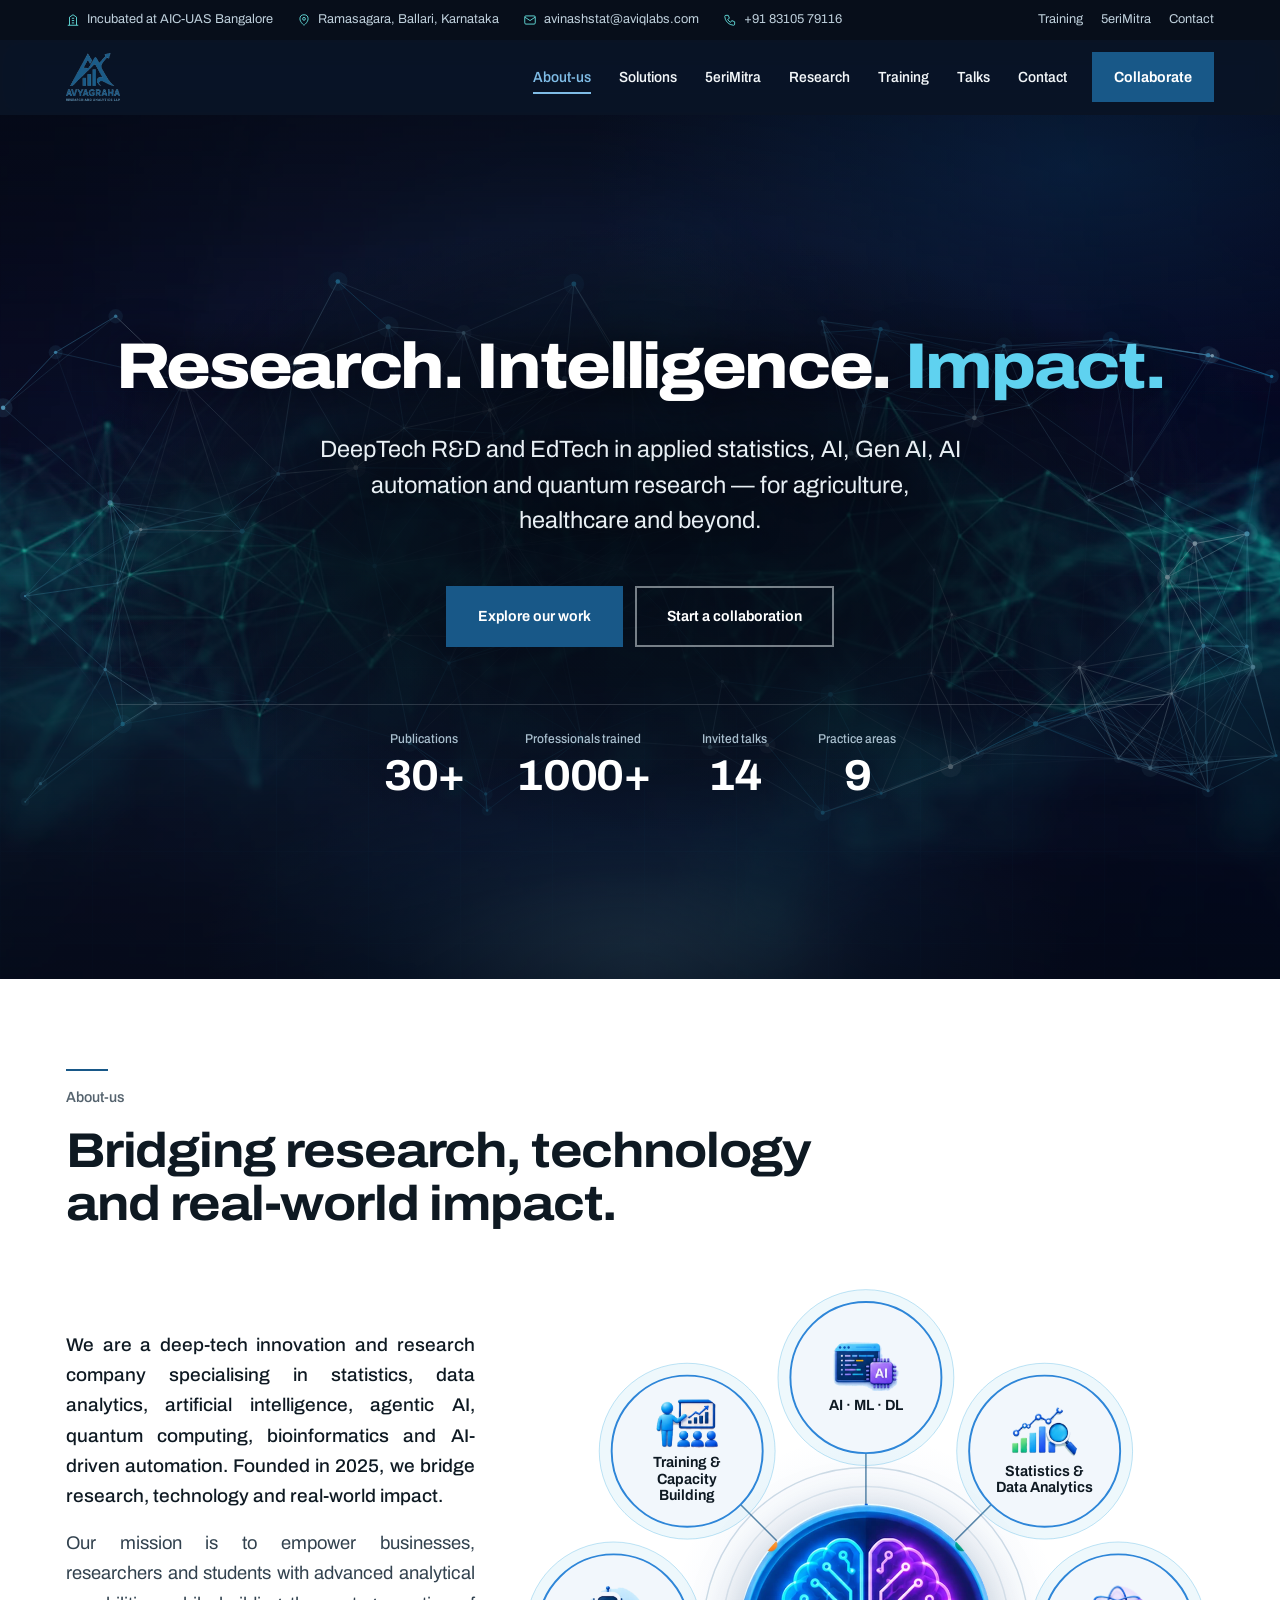
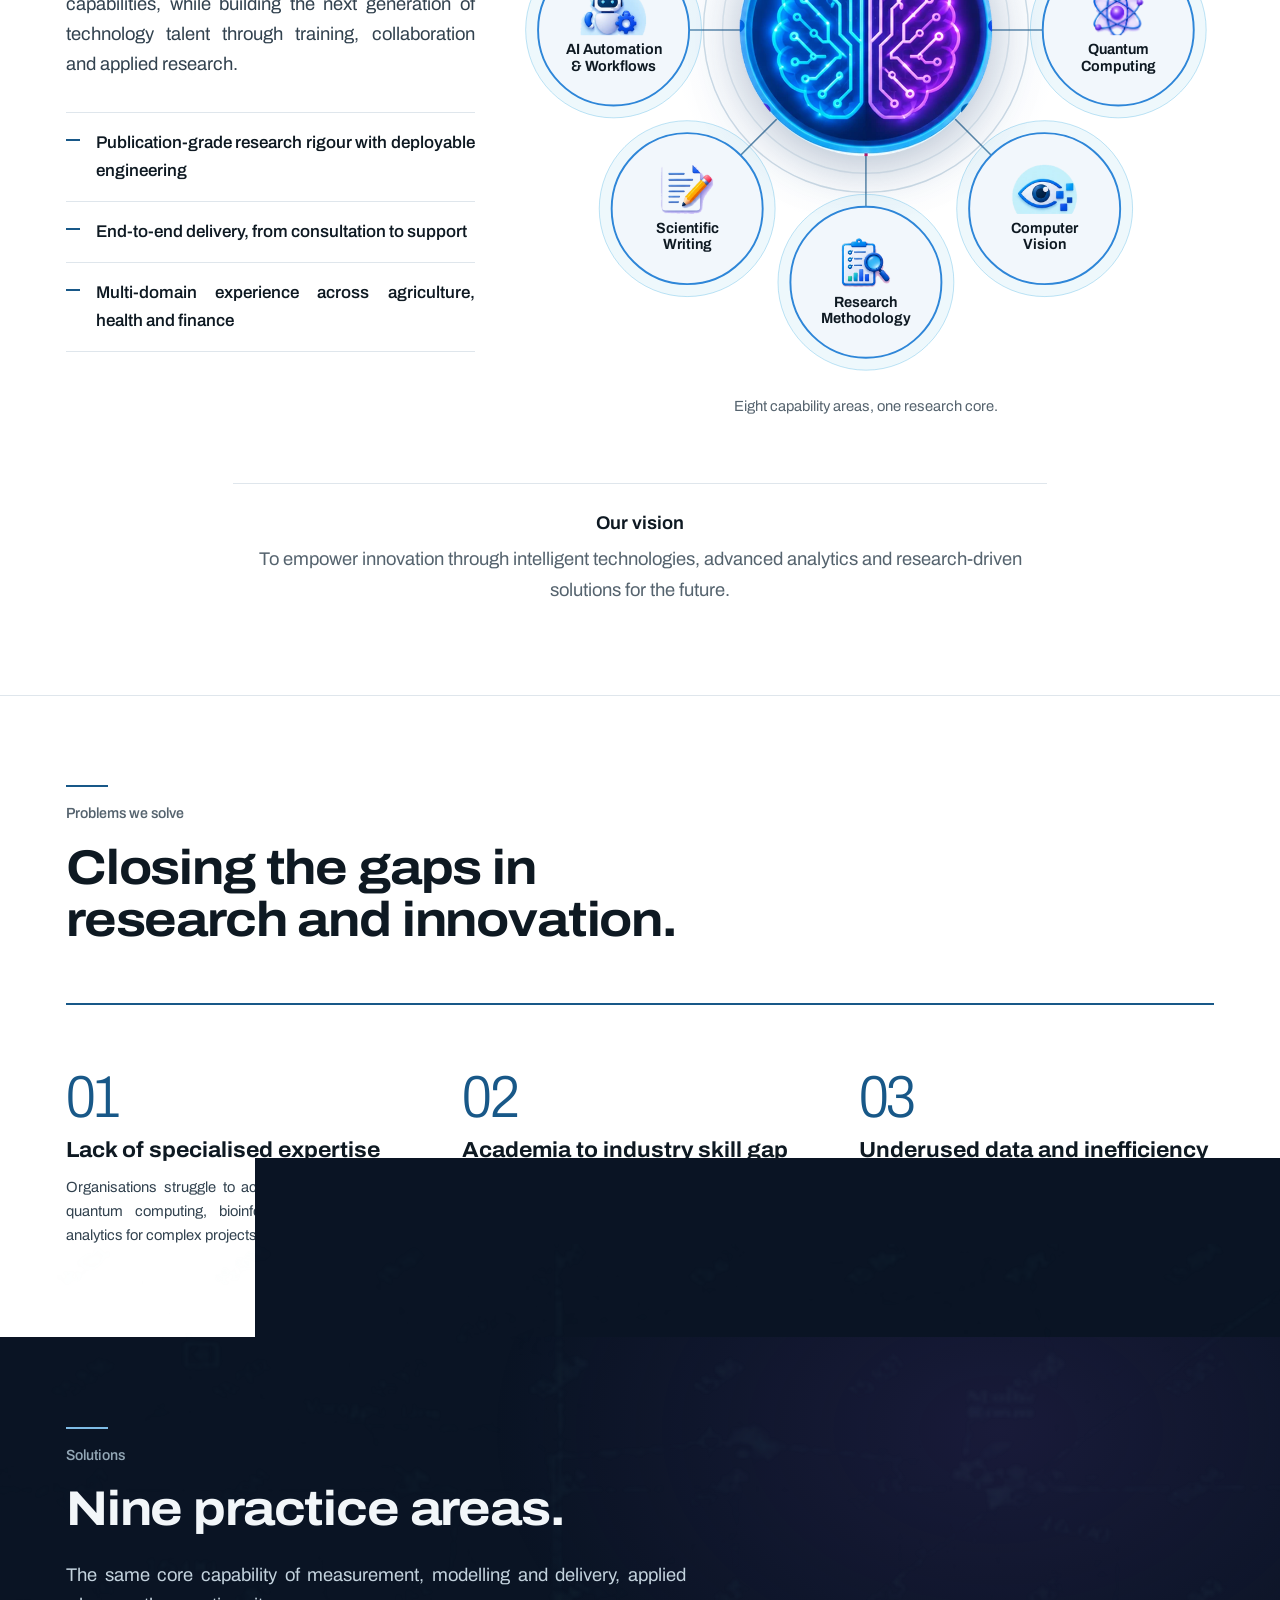
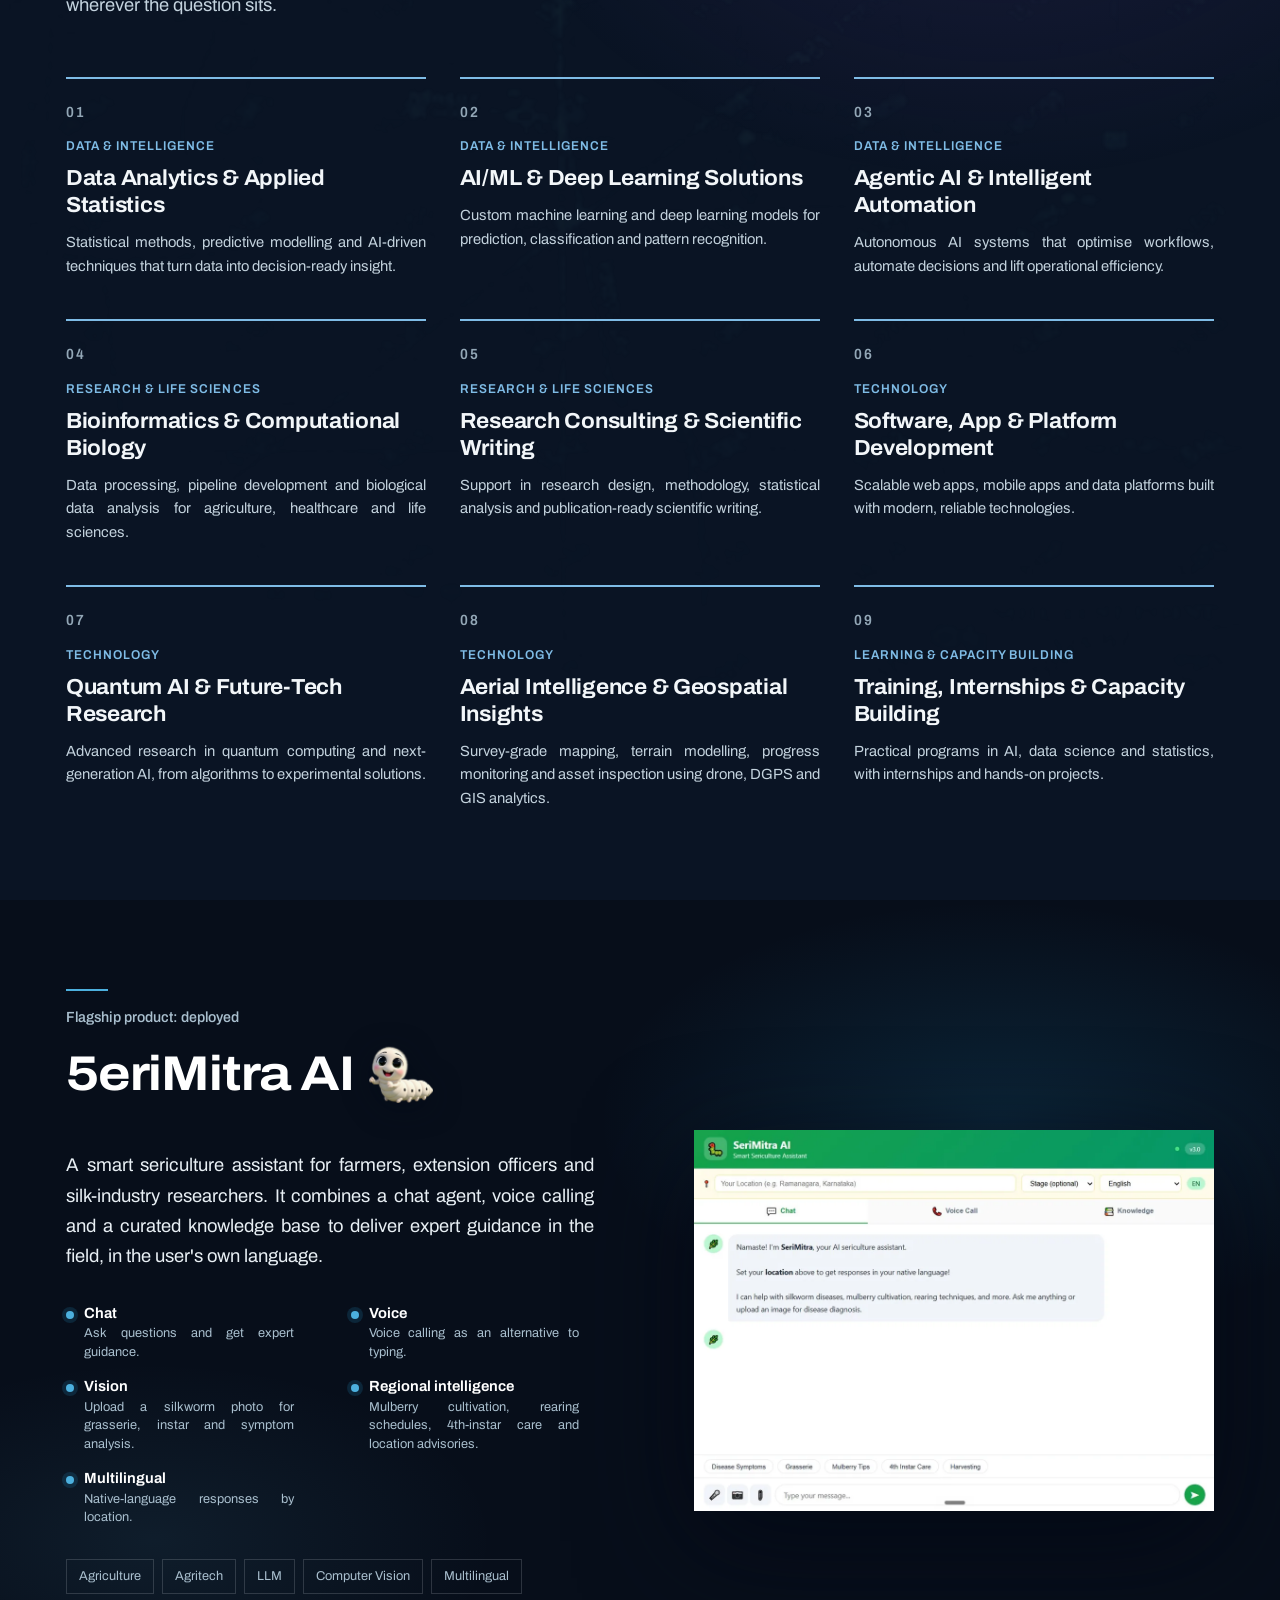
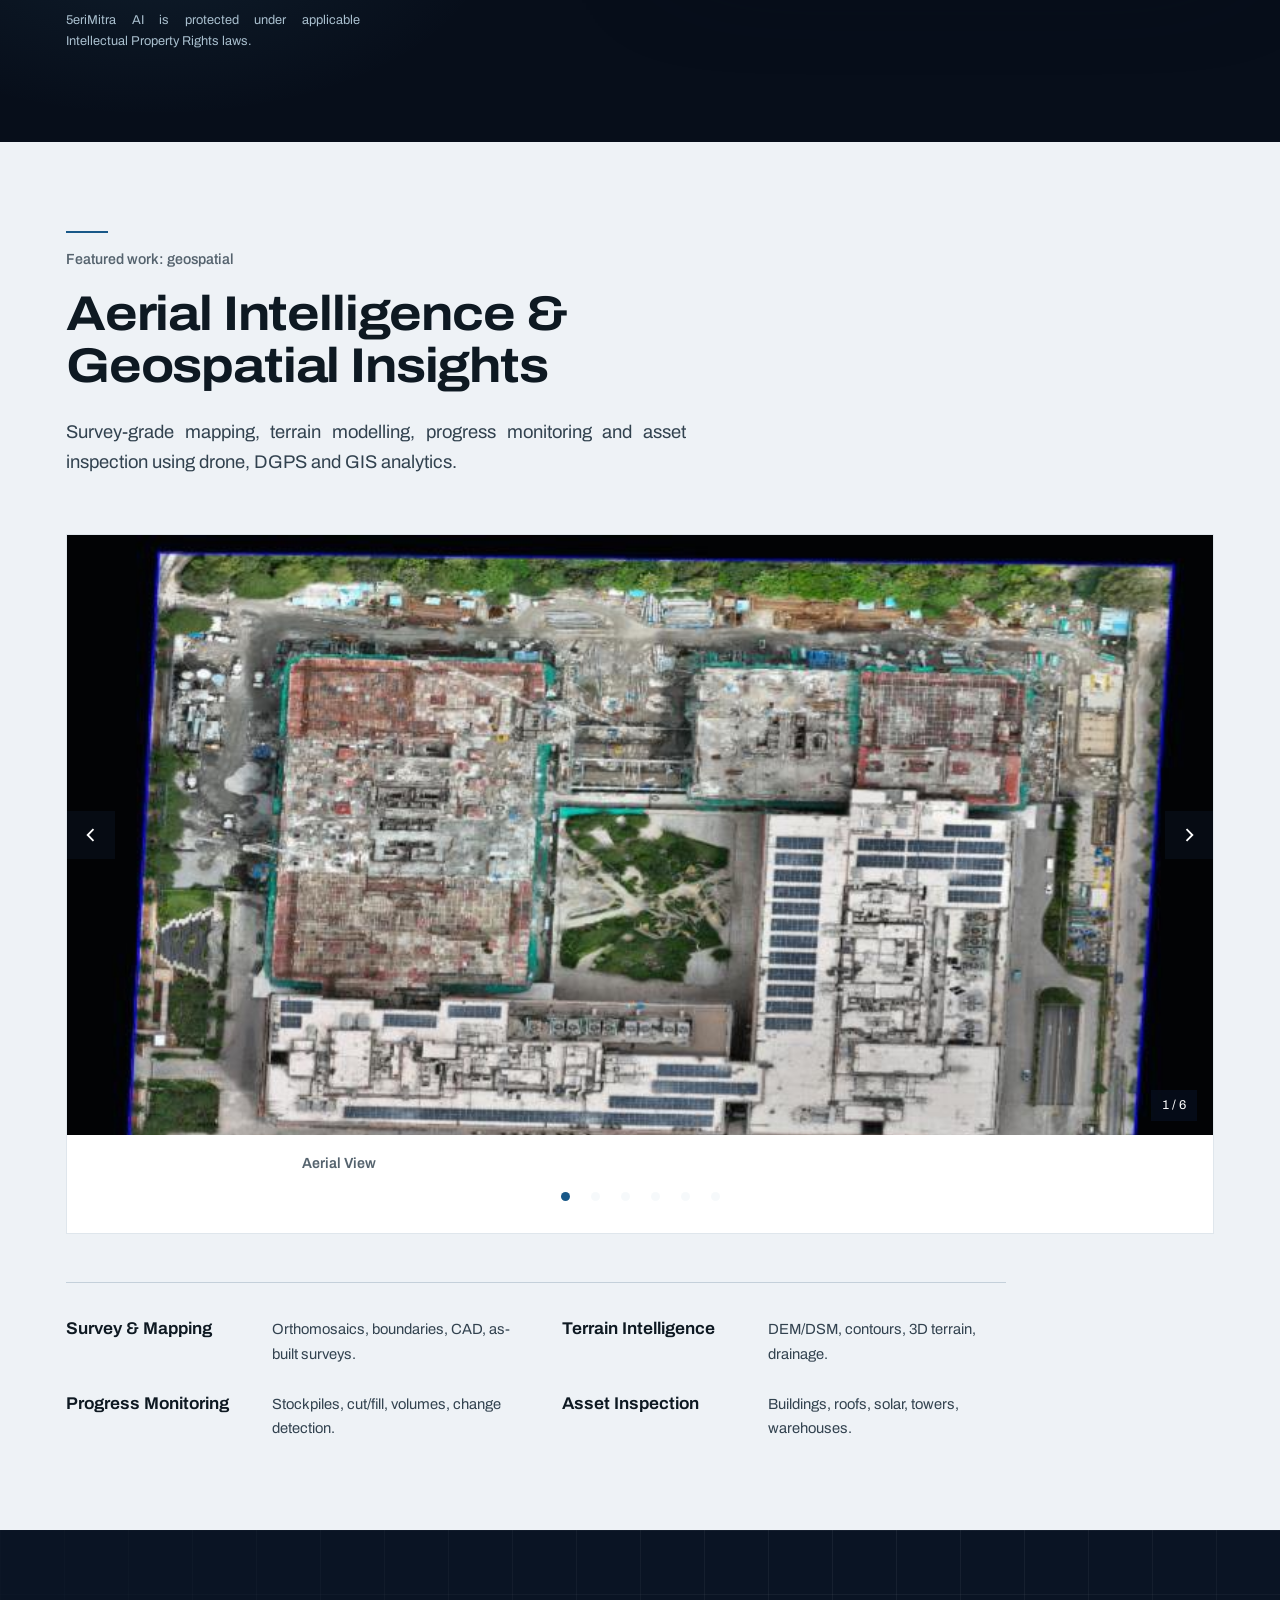
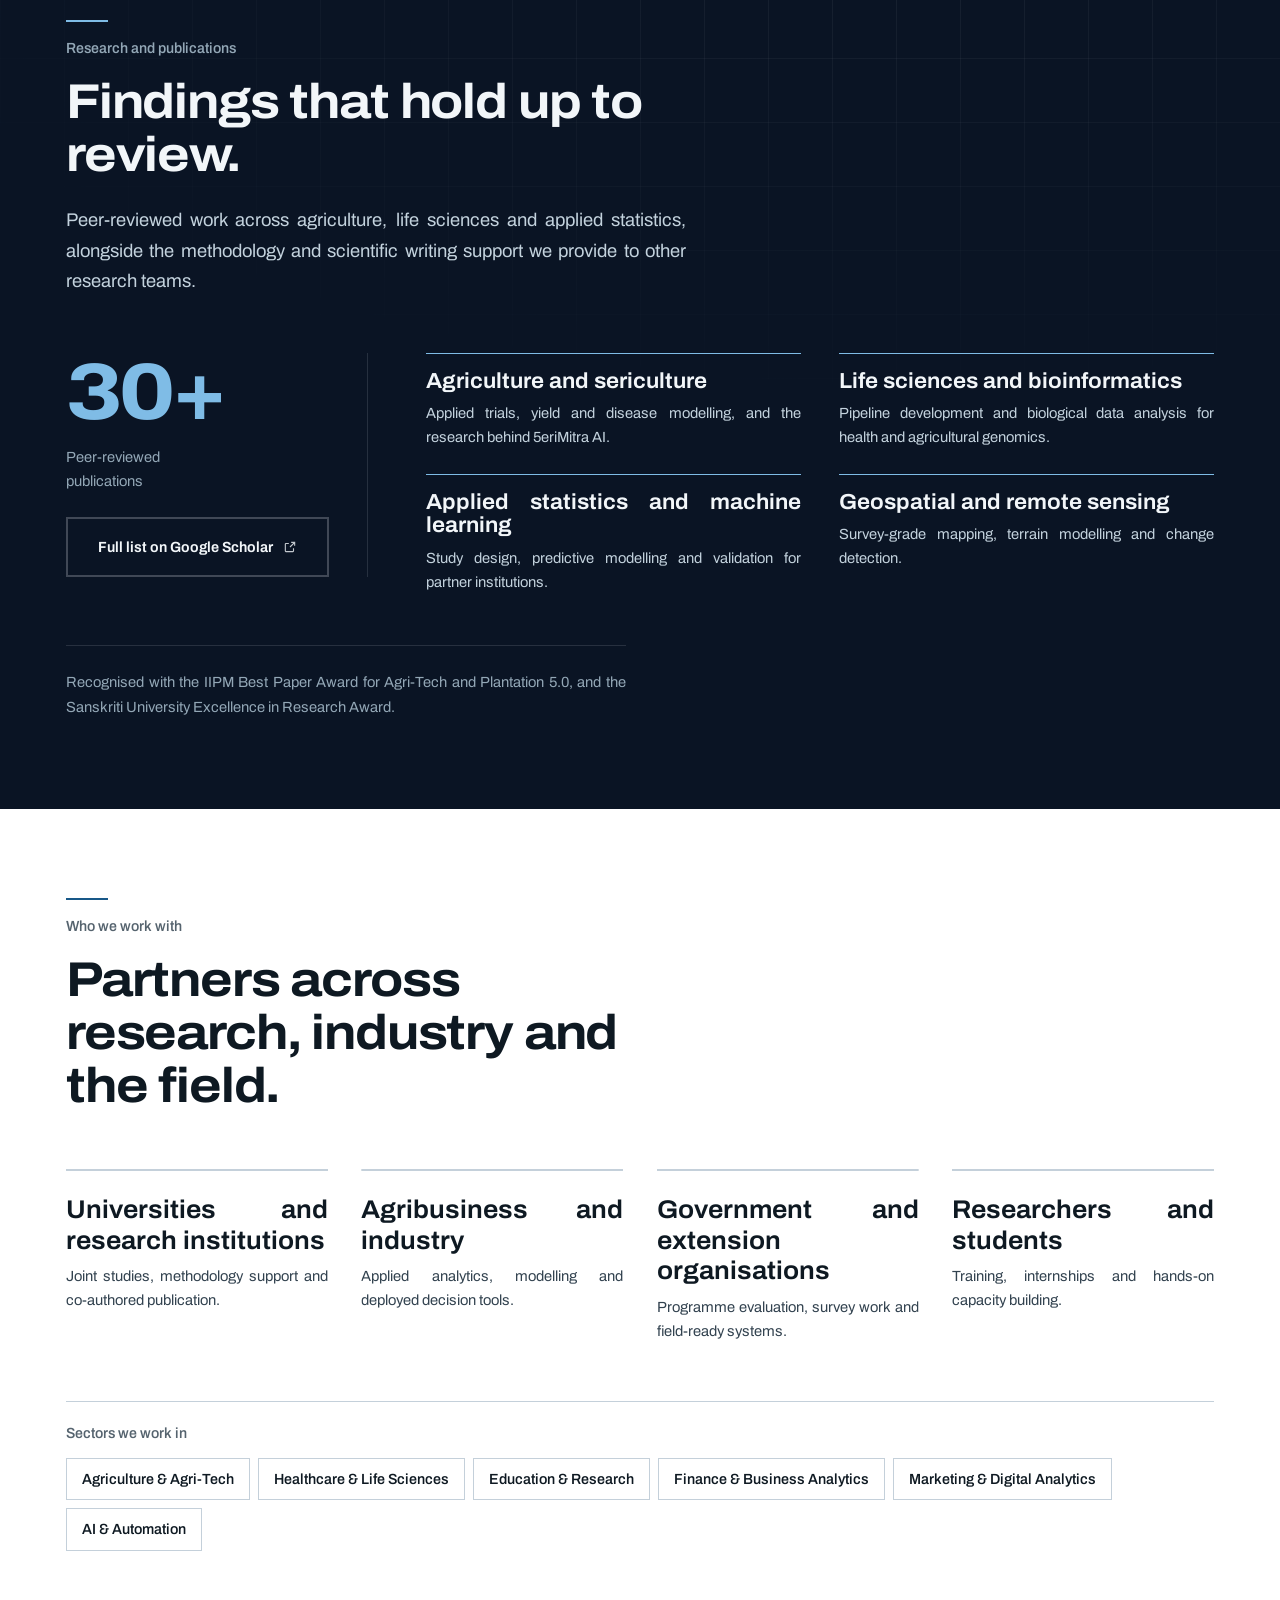
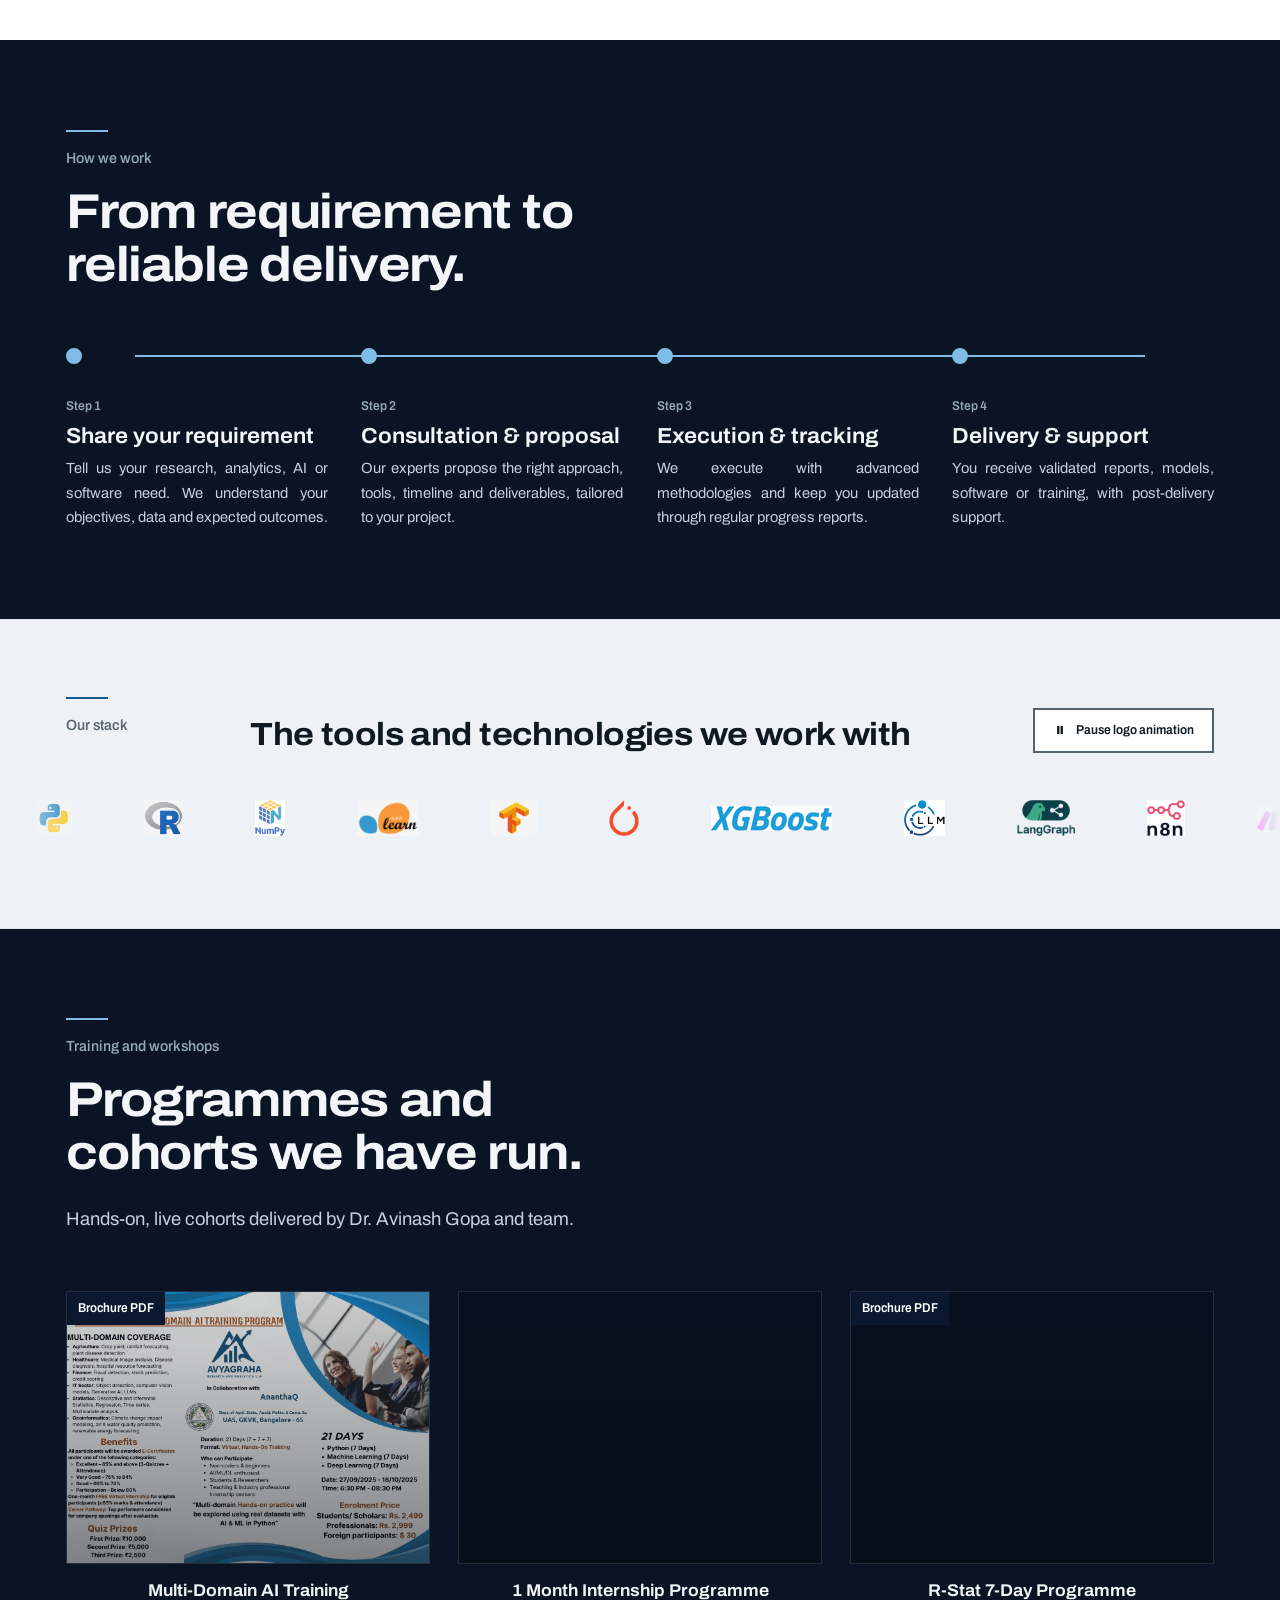
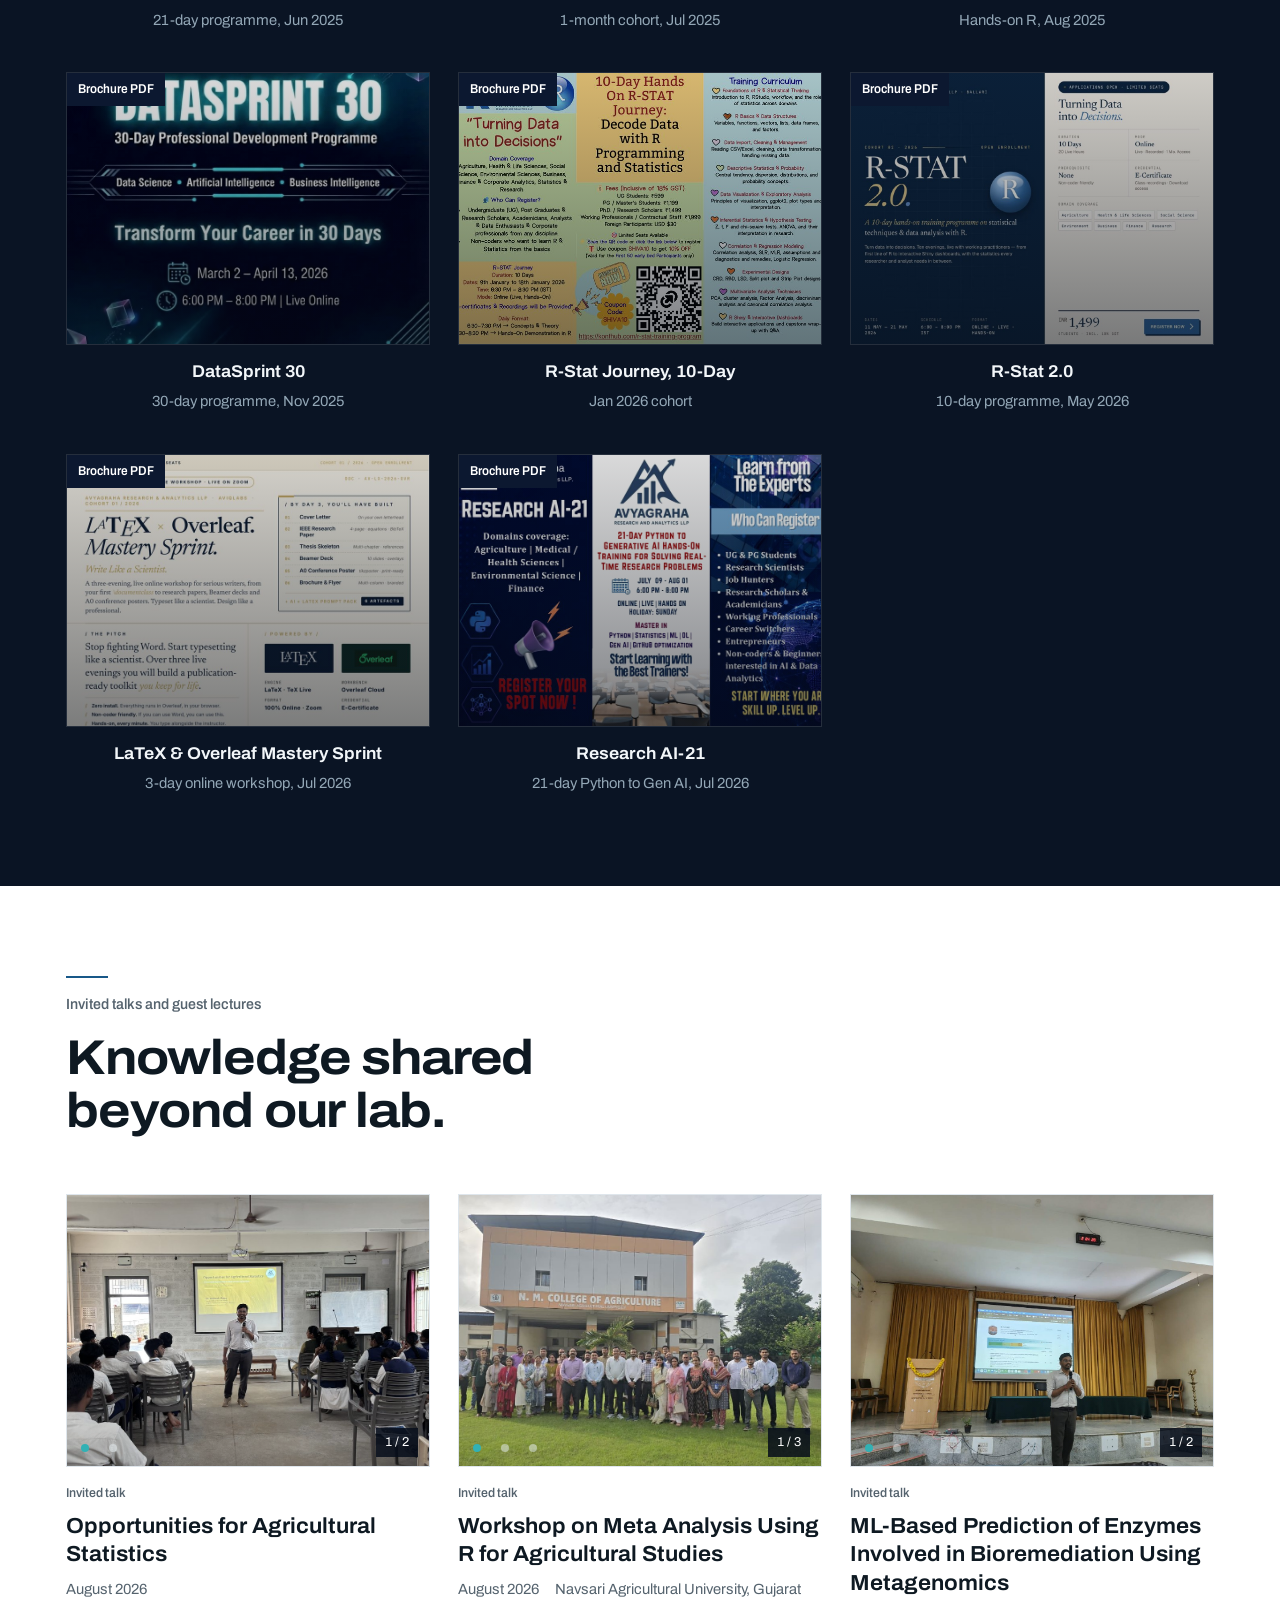
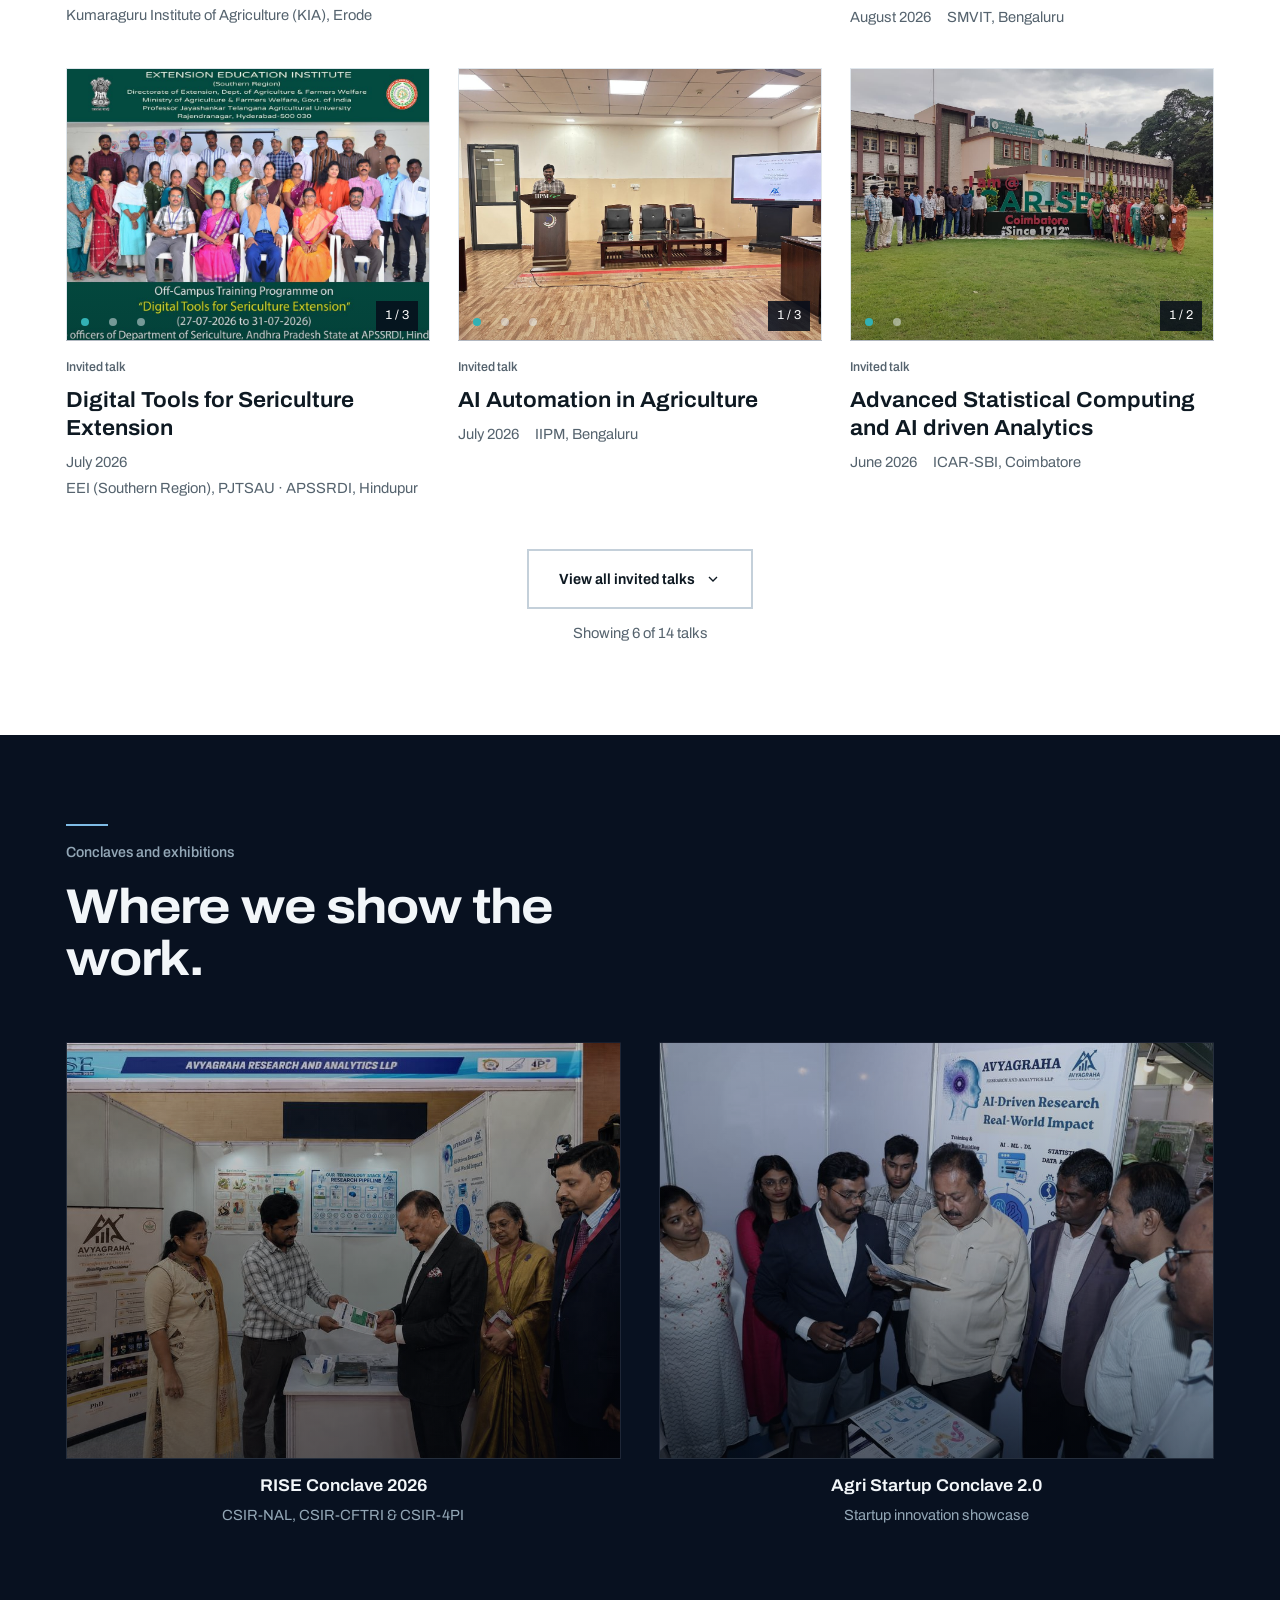
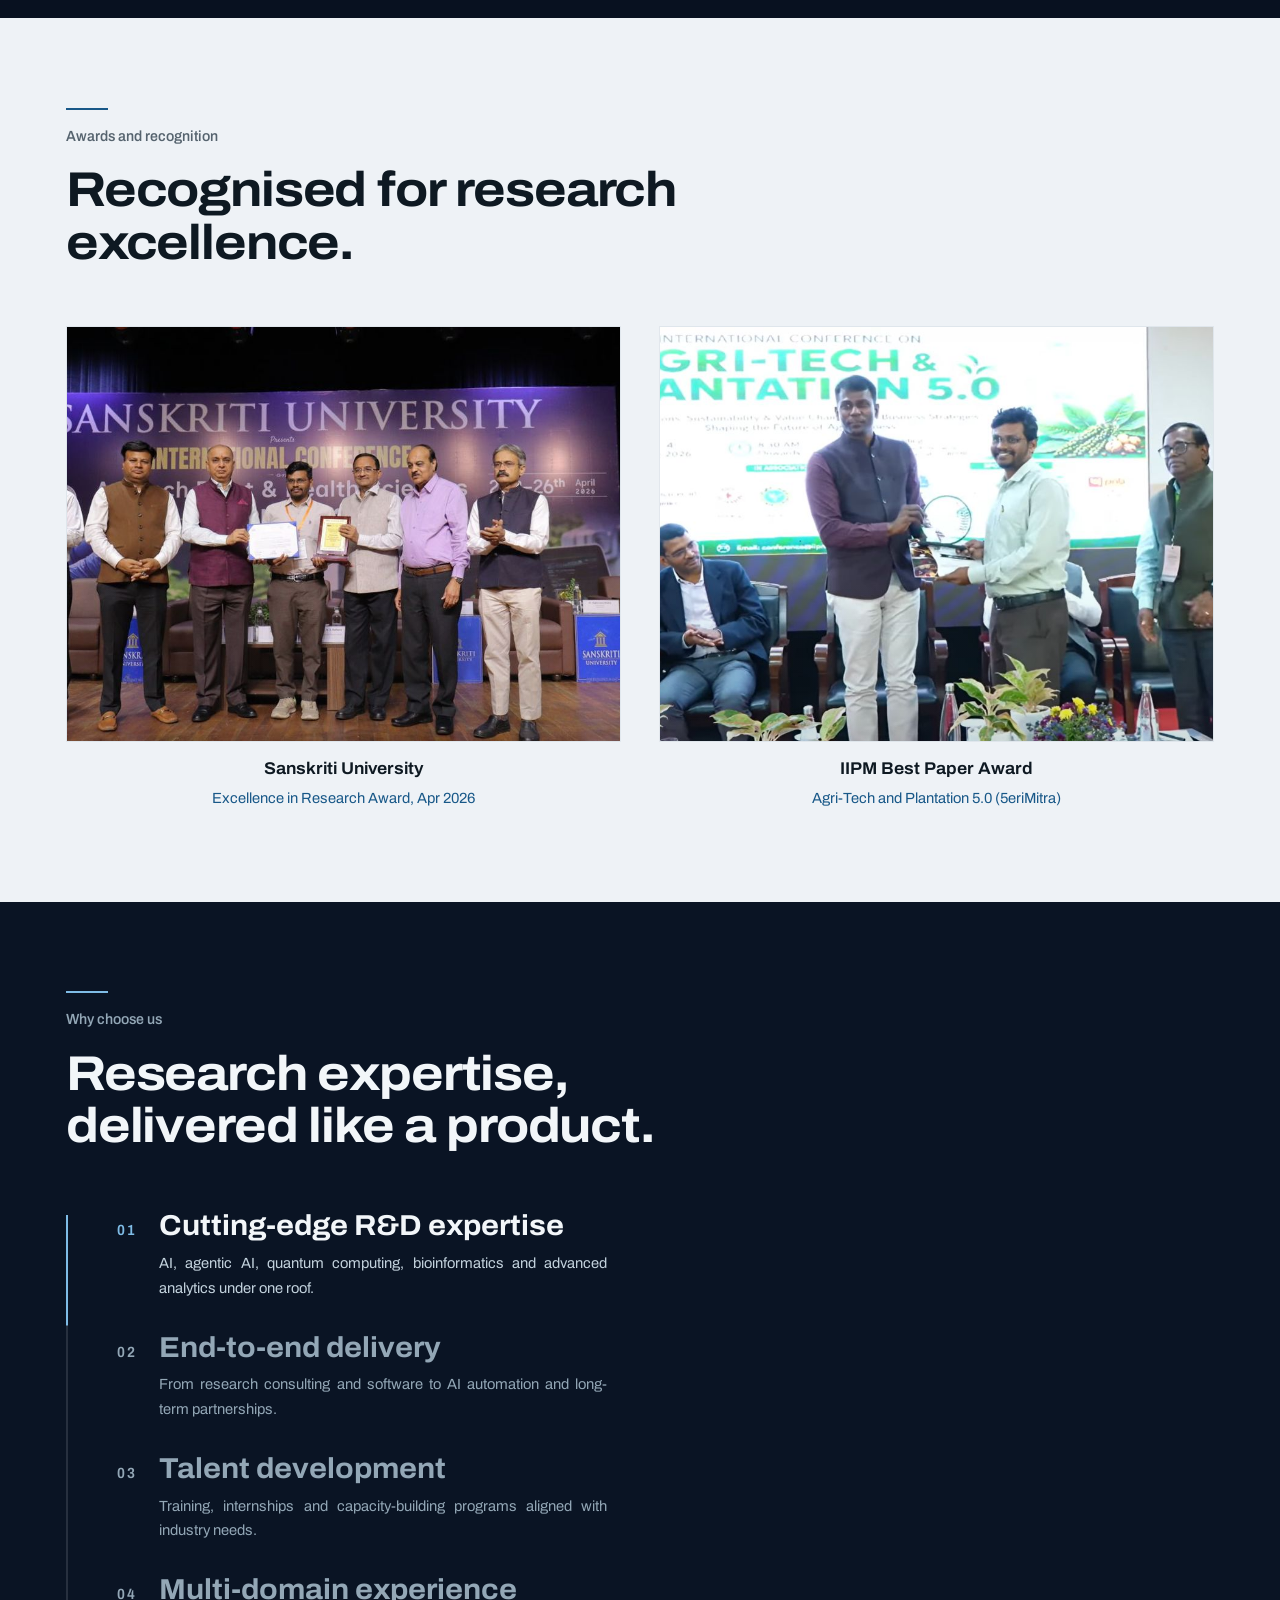
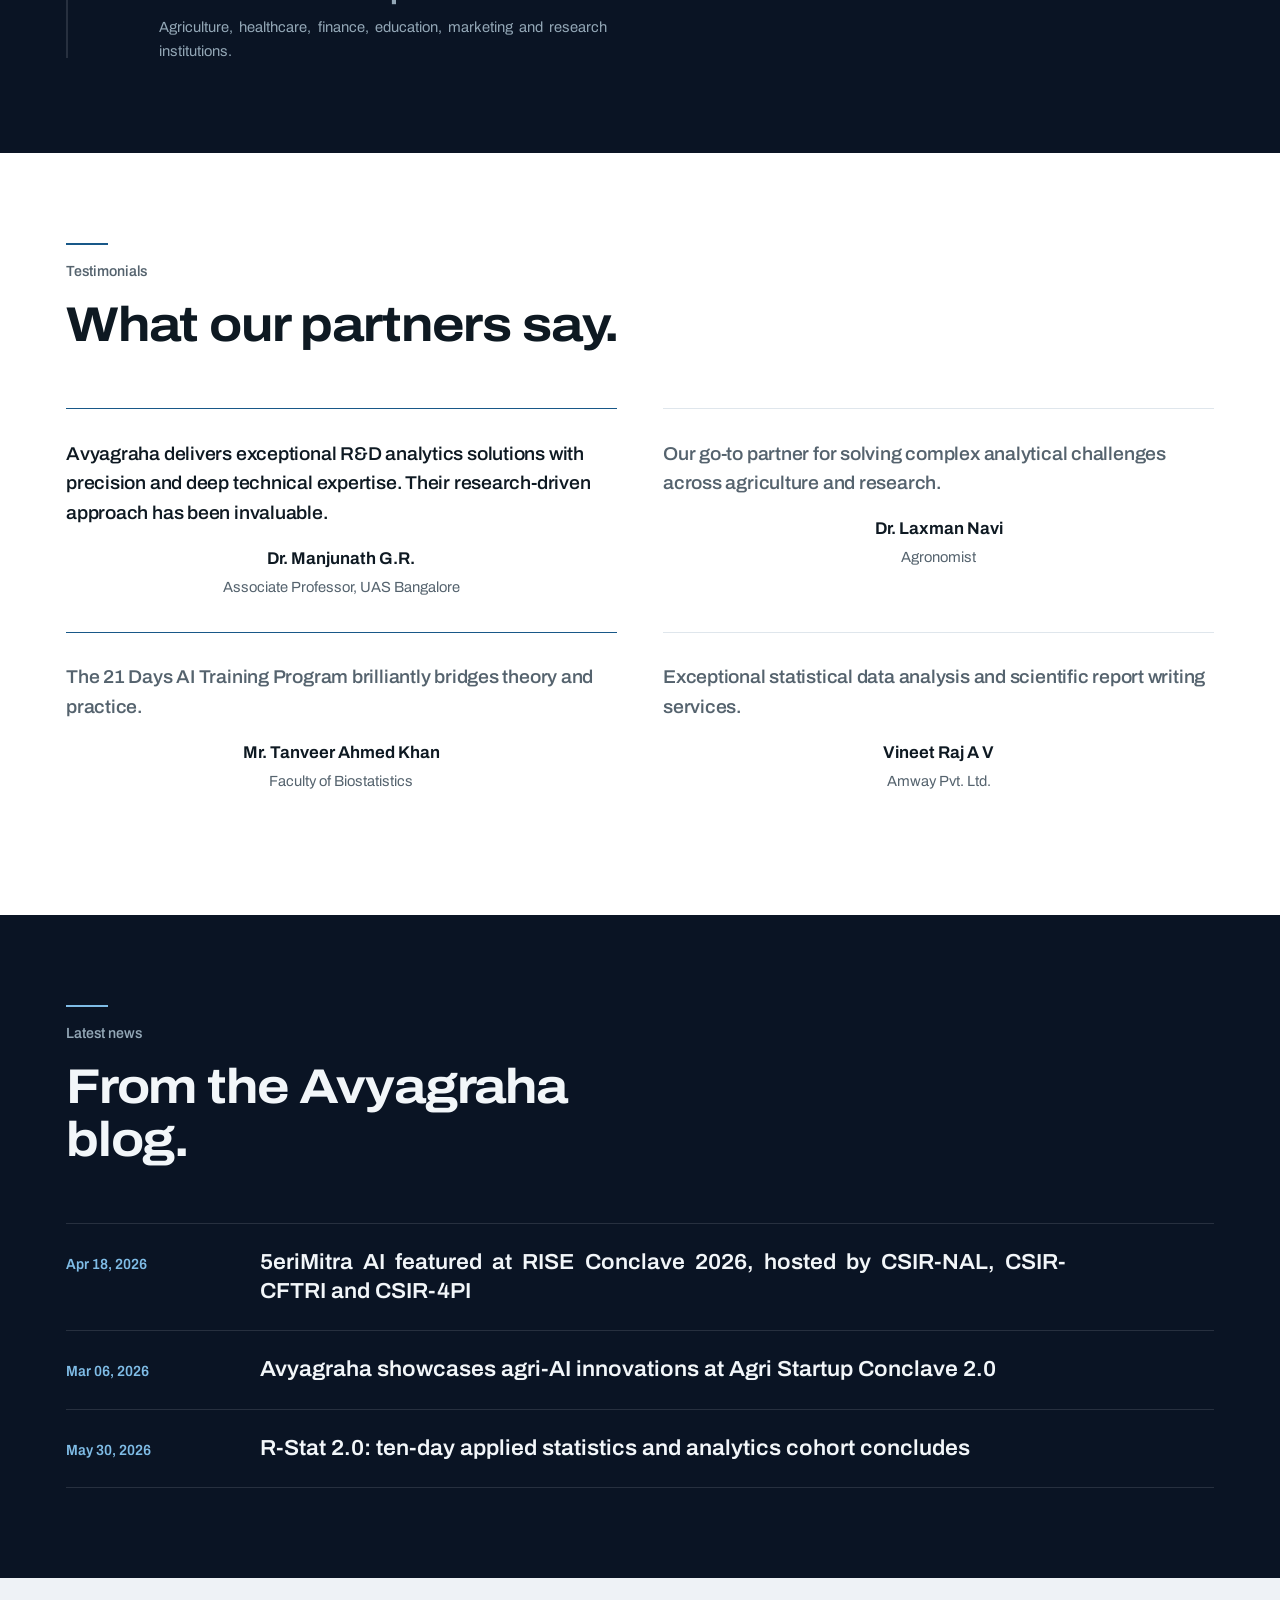
==== commit bfc01347: "Rewrite hero message; repair container gutter and mobile typography Hero: replace the long capabilit" ====
--- a/index.html
+++ b/index.html
@@ -9,7 +9,7 @@
 <link rel="preconnect" href="https://fonts.gstatic.com" crossorigin>
 <link href="https://fonts.googleapis.com/css2?family=Archivo:ital,wdth,wght@0,62..125,100..900;1,62..125,100..900&display=swap" rel="stylesheet">
 <script>document.documentElement.className+=" js";</script>
-<link rel="stylesheet" href="css/styles-v4.css?v=3326571f35">
+<link rel="stylesheet" href="css/styles-v4.css?v=20260917">
 <link rel="preload" as="image" href="media/hero-network-poster.jpg" fetchpriority="high">
 <link rel="icon" href="images/img01.png" type="image/png">
 <link rel="apple-touch-icon" href="images/img01.png">
@@ -124,7 +124,7 @@
 
   <div class="wrap hero-inner">
     <h1 class="hero-title">Research. Intelligence. <span class="hl">Impact.</span></h1>
-    <p class="hero-lead">Applied statistics, artificial intelligence and quantum research, built into software that works in the field, from study design and analysis through to deployed systems.</p>
+    <p class="hero-lead">DeepTech R&amp;D and EdTech in applied statistics, AI, Gen AI, AI automation and quantum research &mdash; for agriculture, healthcare and beyond.</p>
     <div class="hero-cta">
       <a class="btn btn-solid" href="#solutions">Explore our work</a>
       <a class="btn btn-ghost" href="#contact">Start a collaboration</a>
--- a/css/styles-v4.css
+++ b/css/styles-v4.css
@@ -1342,3 +1342,54 @@
 .hero-inner p, .hero-inner li, .hero-inner dd, .hero-inner dt,
 .ab-caption, .geo-cap, figcaption, .about-vision{
   text-align:center;-webkit-hyphens:manual;hyphens:manual}
+
+
+/* ---------- CONTAINER GUTTER REPAIR ------------------------------
+   Both header rows are built as `wrap nav` and `wrap topbar-in`.
+   `.wrap` supplies the side gutter, but each of those two classes then
+   sets a `padding` *shorthand* for its own vertical rhythm, and both
+   land later in this file - so the shorthand reset the horizontal
+   padding to zero and the gutter was lost. The logo, the burger and the
+   contact strip therefore sat flush against the screen edges on every
+   viewport narrower than the 1200px container, which is every phone and
+   tablet. Restate the gutter alongside each vertical value so the
+   shorthand can no longer drop it. This also lines the logo up with the
+   section content below it, which it was 26px out from on the desktop. */
+.nav{padding:12px var(--gutter)}
+.topbar-in{padding:7px var(--gutter)}
+
+
+/* ---------- PHONE AND TABLET REFINEMENTS -------------------------
+   These sit at the end of the file on purpose: the justified-copy and
+   utility-strip rules above carry no media query, so an override has to
+   come after them in source order to win. */
+@media(max-width:820px){
+
+  /* Justified setting needs a wide measure to look right. At phone
+     widths the same rule opens rivers of white space between words,
+     because automatic hyphenation is deliberately off site-wide. Set
+     the copy flush left below 820px and the rivers close up. */
+  main p, main li, main dd, .foot p, .foot li{
+    text-align:left;text-justify:auto}
+
+  /* The utility strip is desktop chrome. On a phone its four items
+     wrapped onto four separate rows and pushed the logo and the
+     headline a quarter of a screen down. Keep the two that are useful
+     on a phone - tap to mail, tap to call - and drop the rest: the
+     address and the incubation line are both repeated in the footer,
+     and Training / 5eriMitra / Contact are all in the menu. */
+  .topbar-in{justify-content:flex-start;gap:0}
+  .topbar .tb-left{width:100%;gap:0 clamp(14px,4vw,30px)}
+  .topbar .tb-left span{display:none}
+  .topbar .tb-right{display:none}
+  /* 44px is the Apple and Android minimum for a reliable finger tap;
+     these two were 26px. */
+  .topbar a{min-height:44px}
+}
+
+@media(max-width:600px){
+  /* On the narrowest phones the address and the number no longer fit on
+     one row, so give each its own and keep both comfortably tappable. */
+  .topbar .tb-left{flex-direction:column;gap:0}
+  .topbar .tb-left a{min-height:40px}
+}
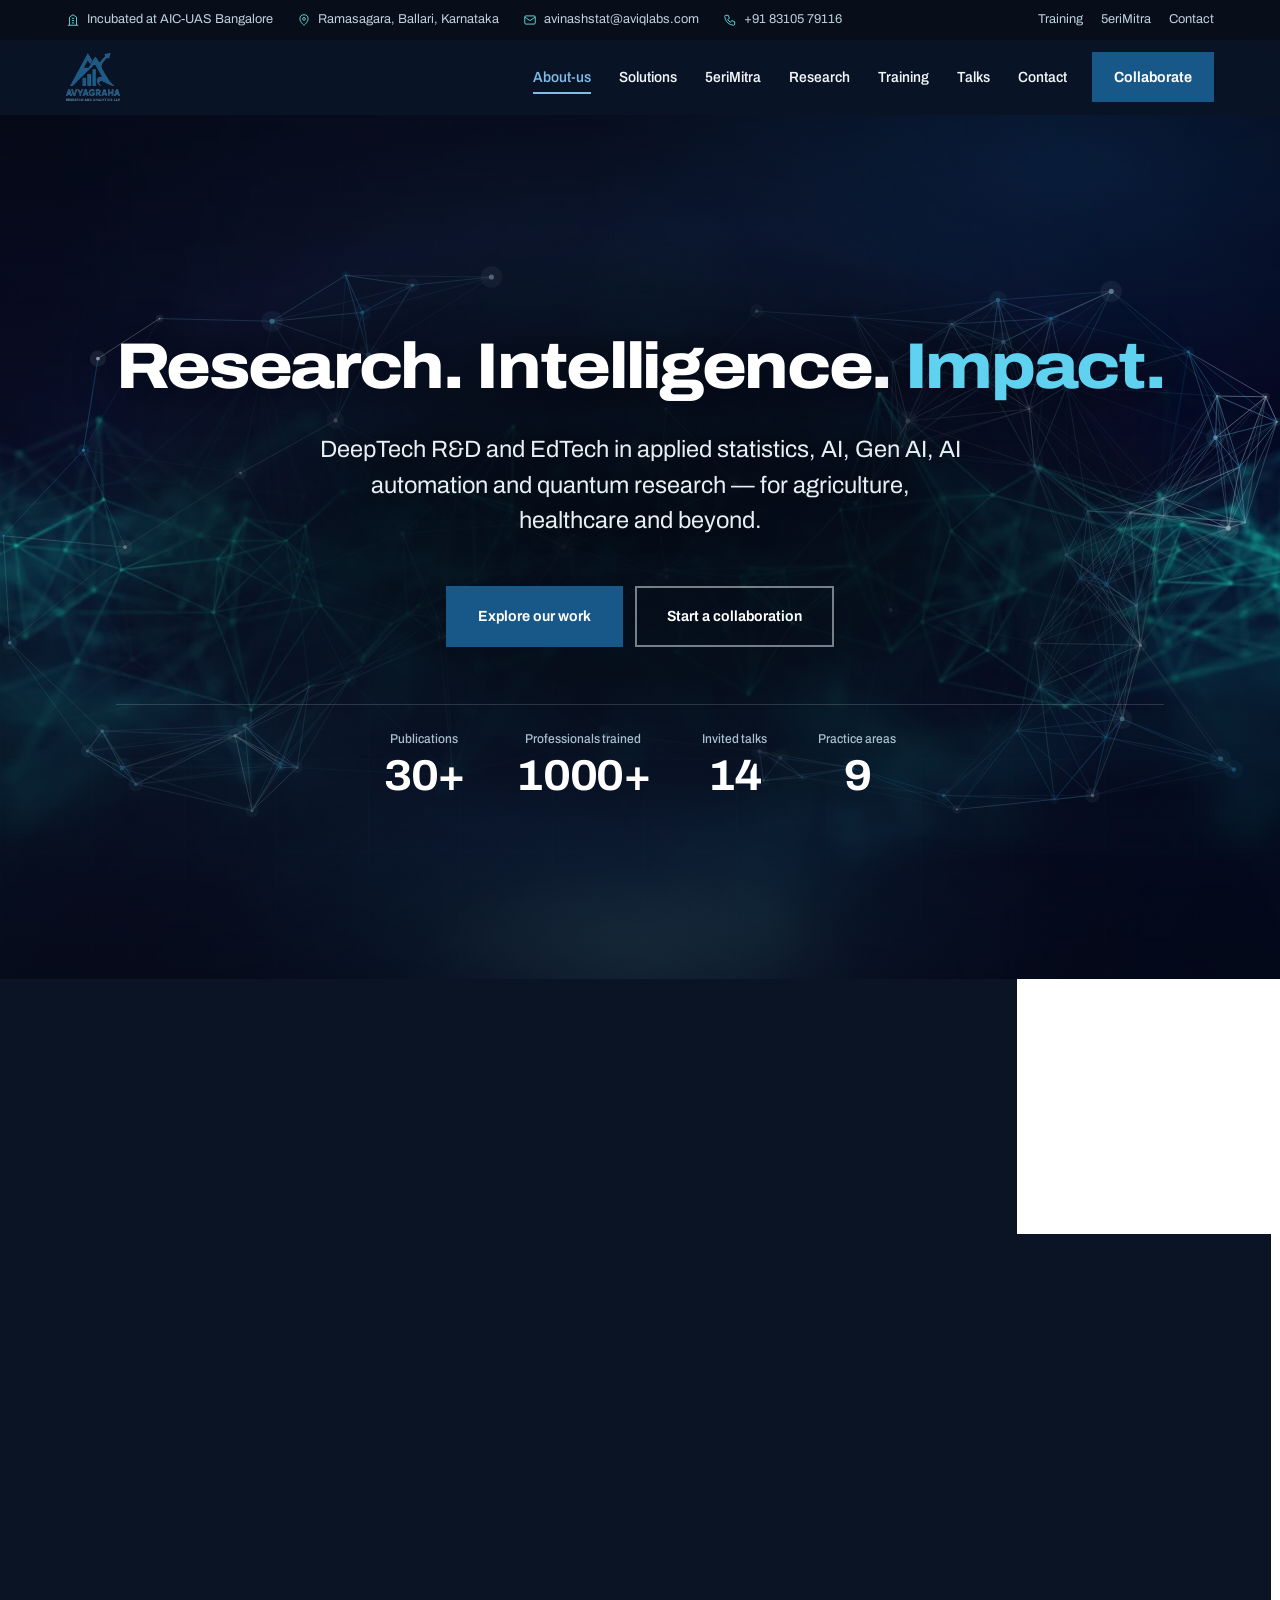
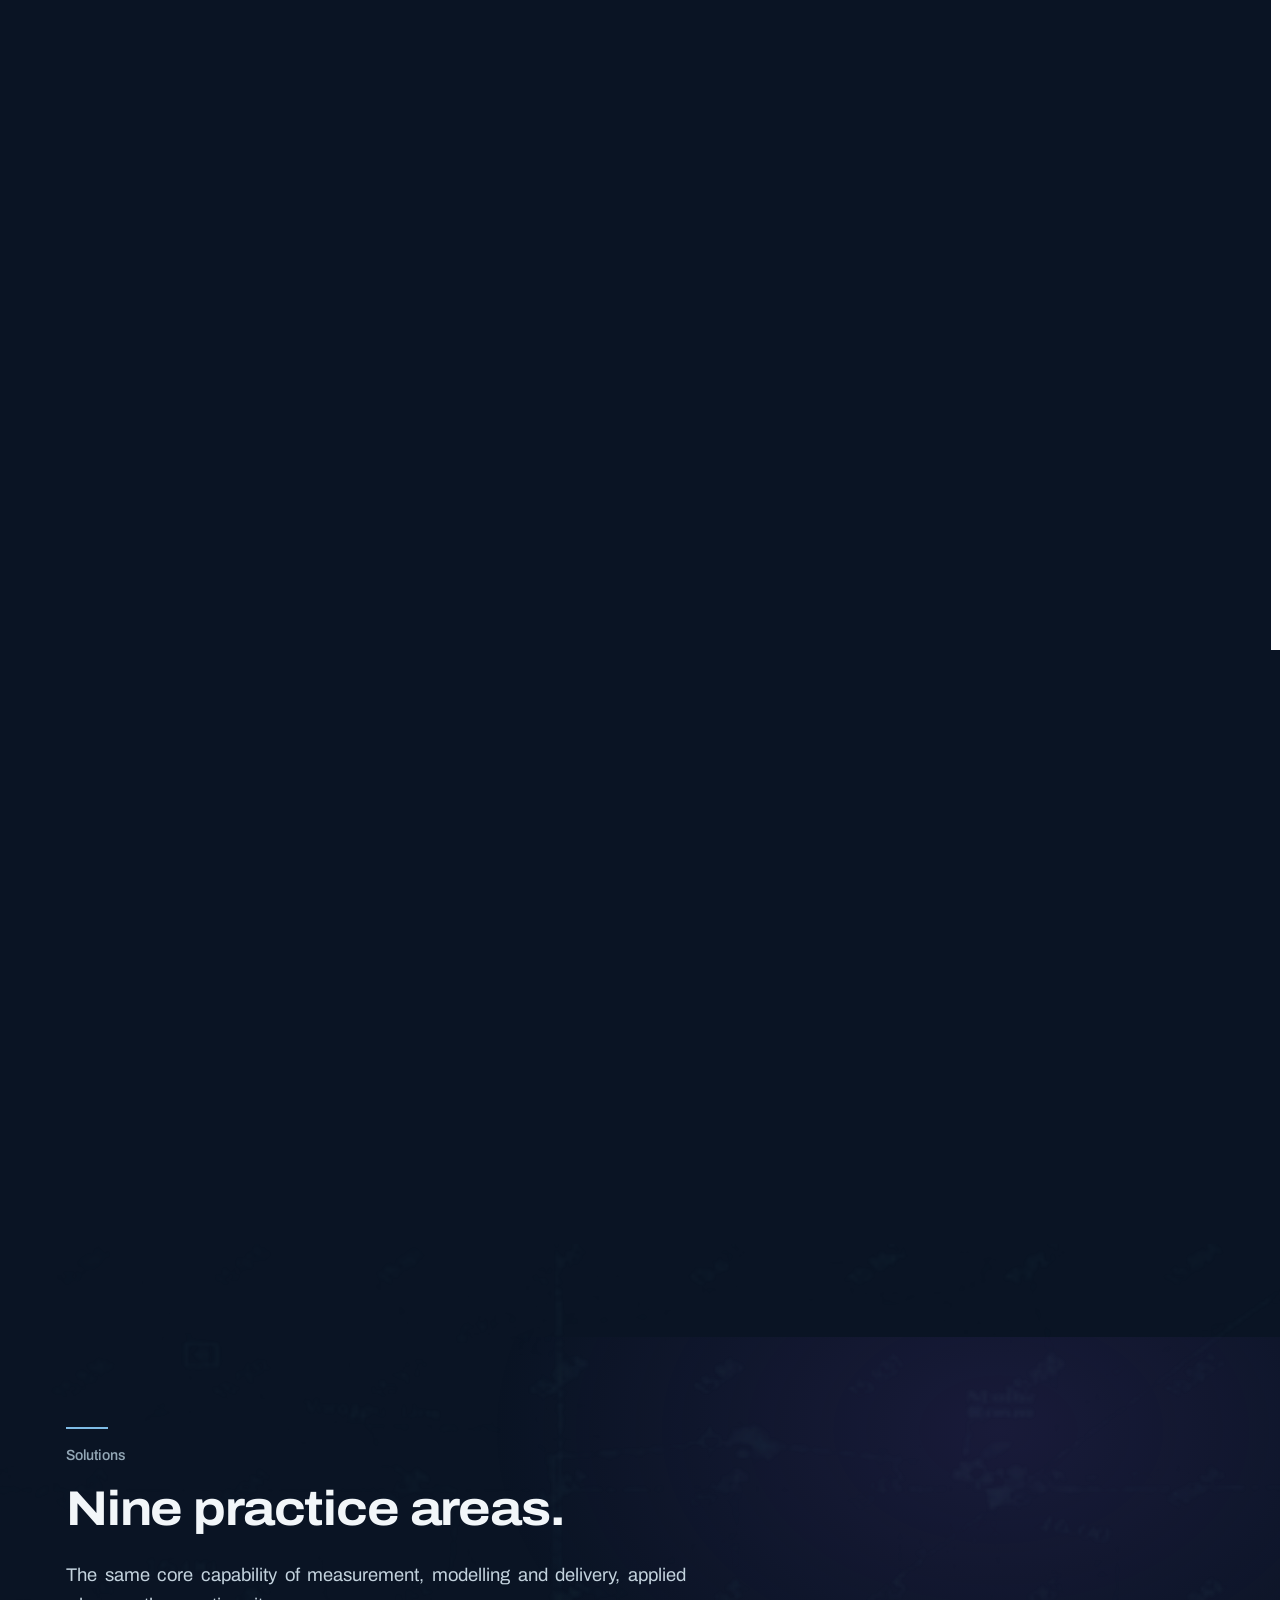
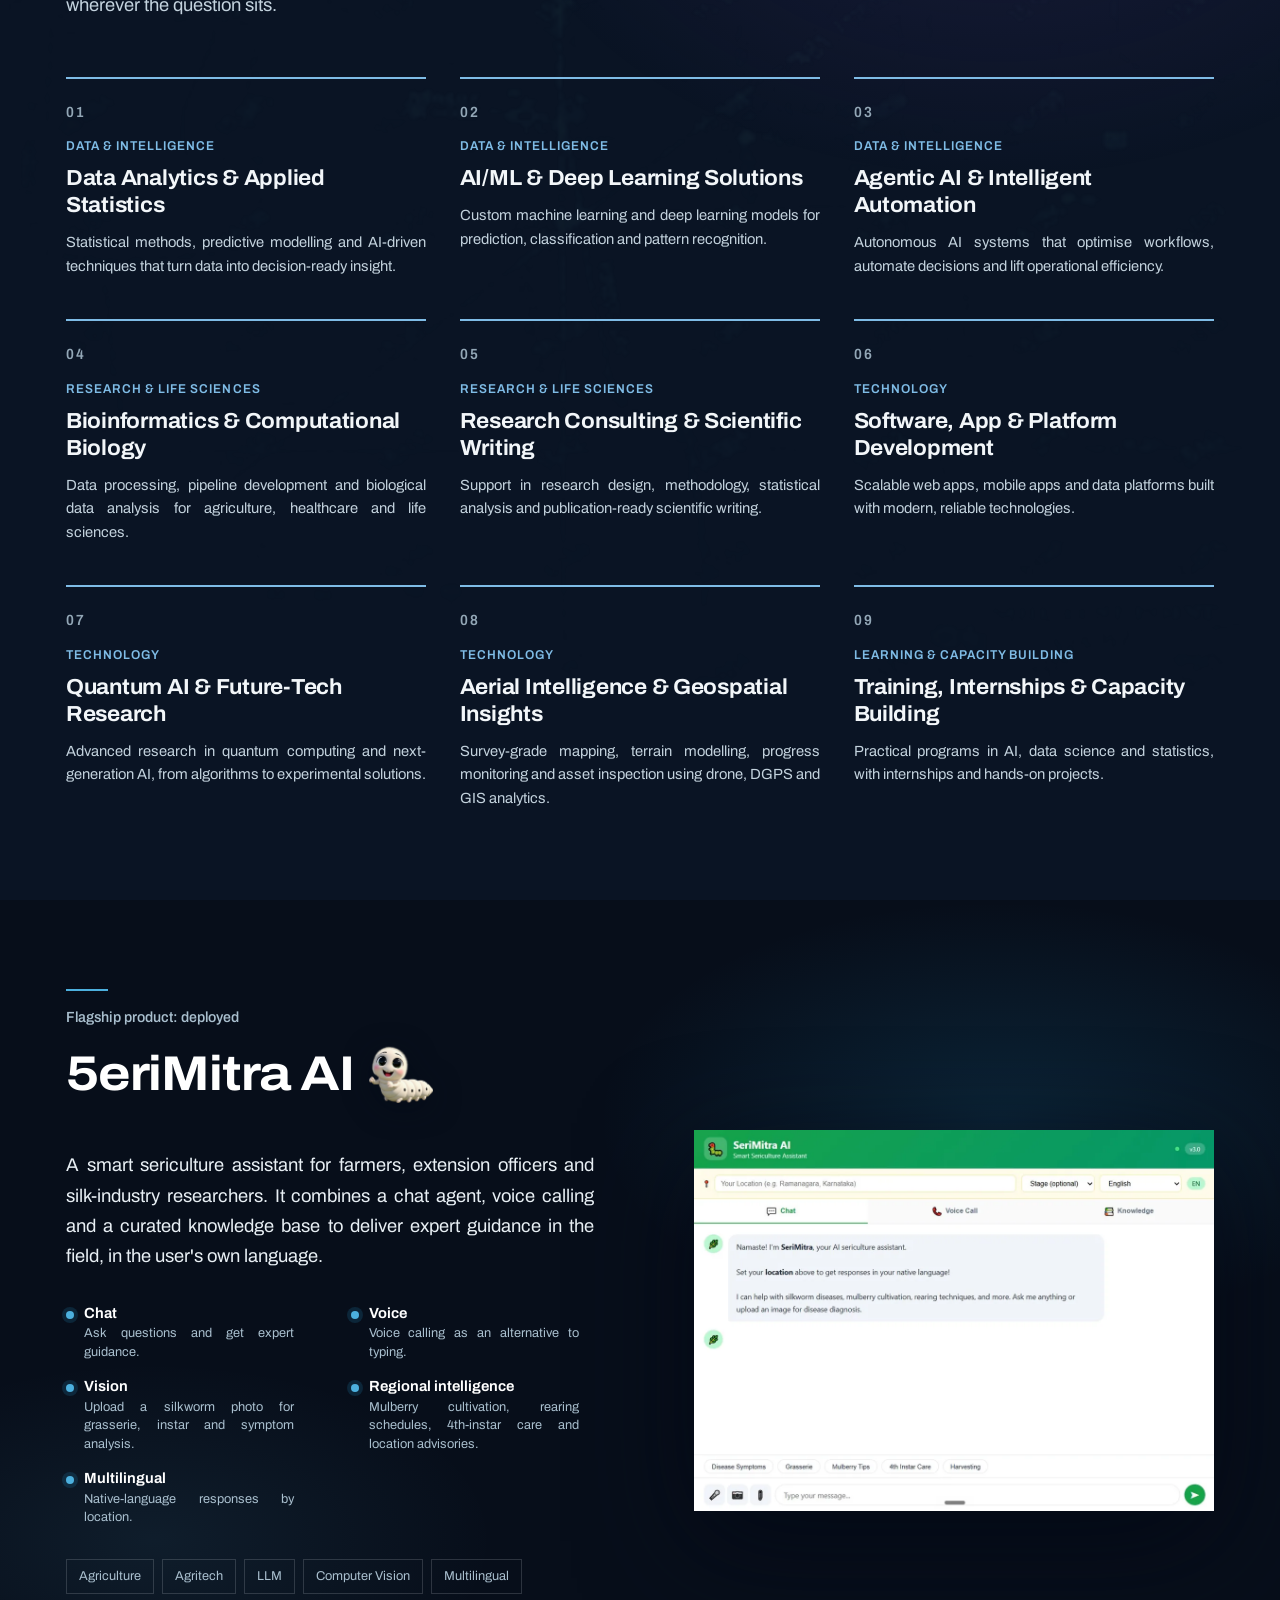
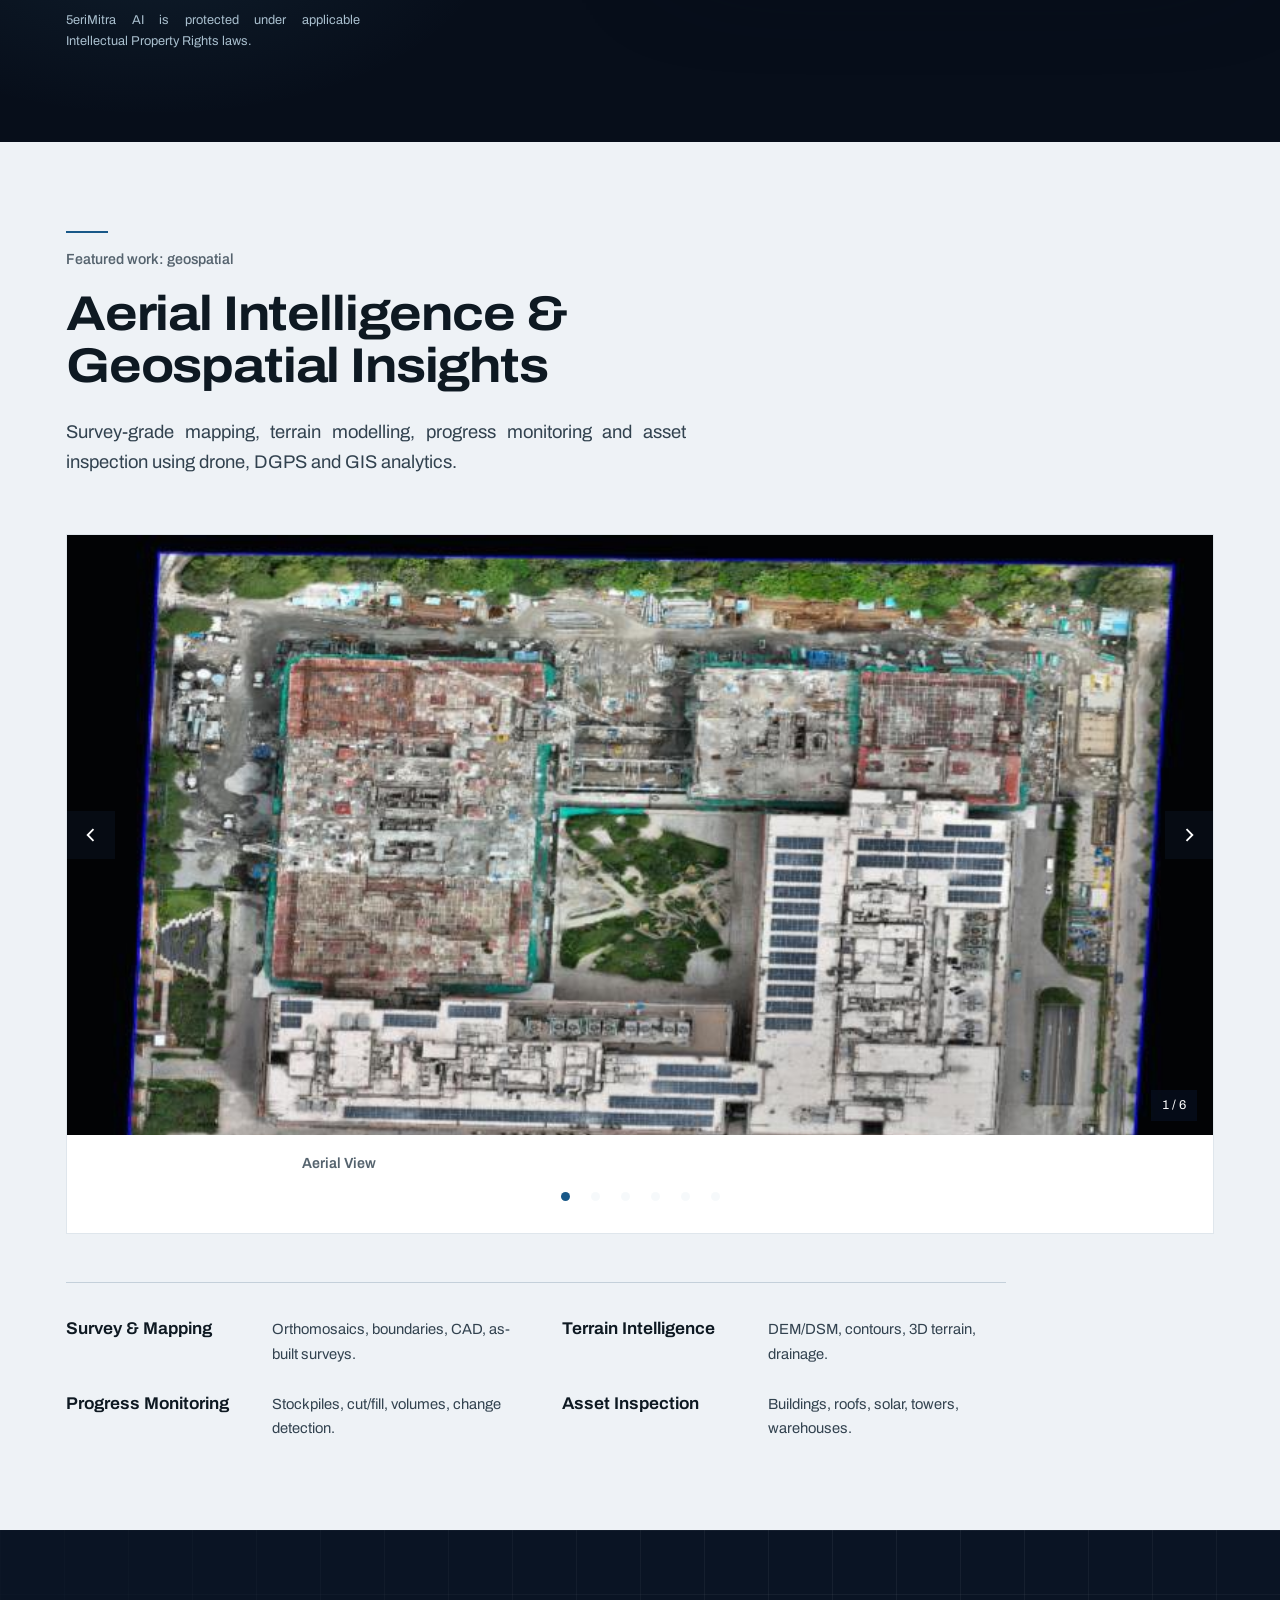
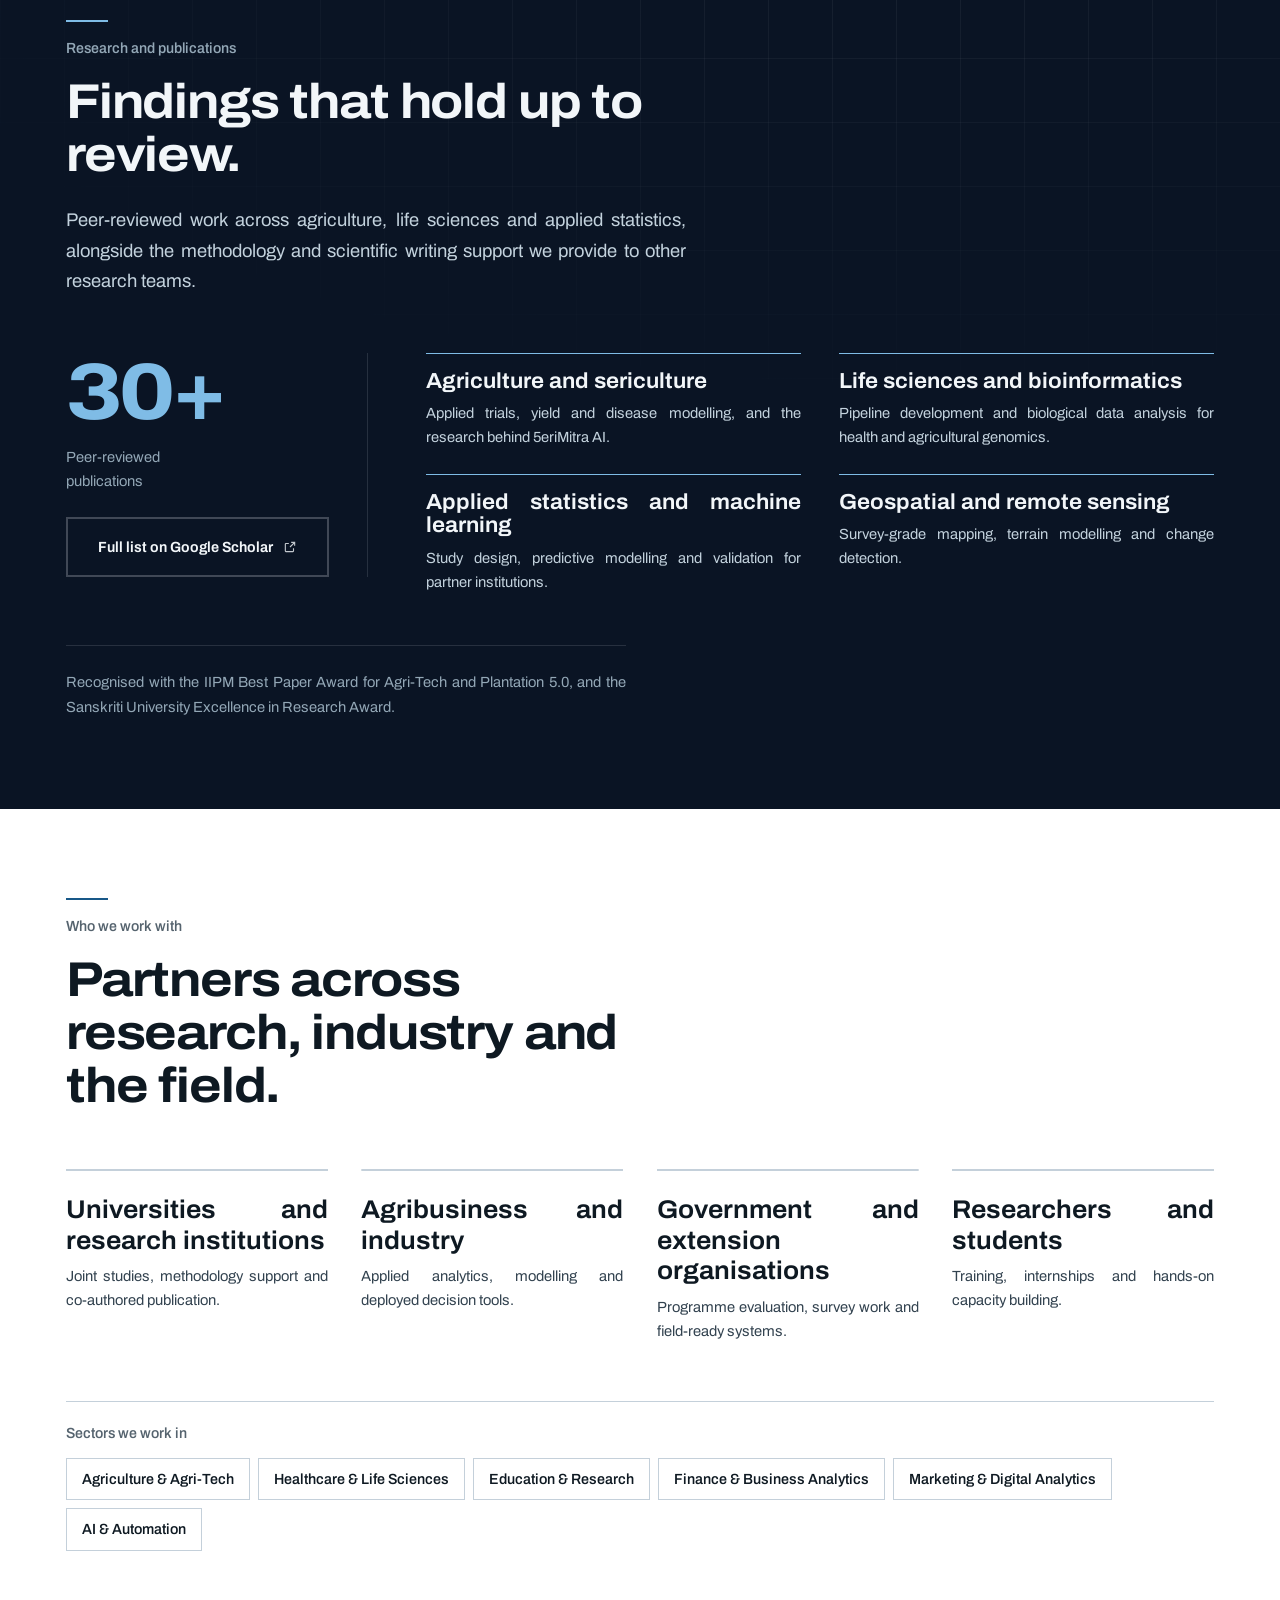
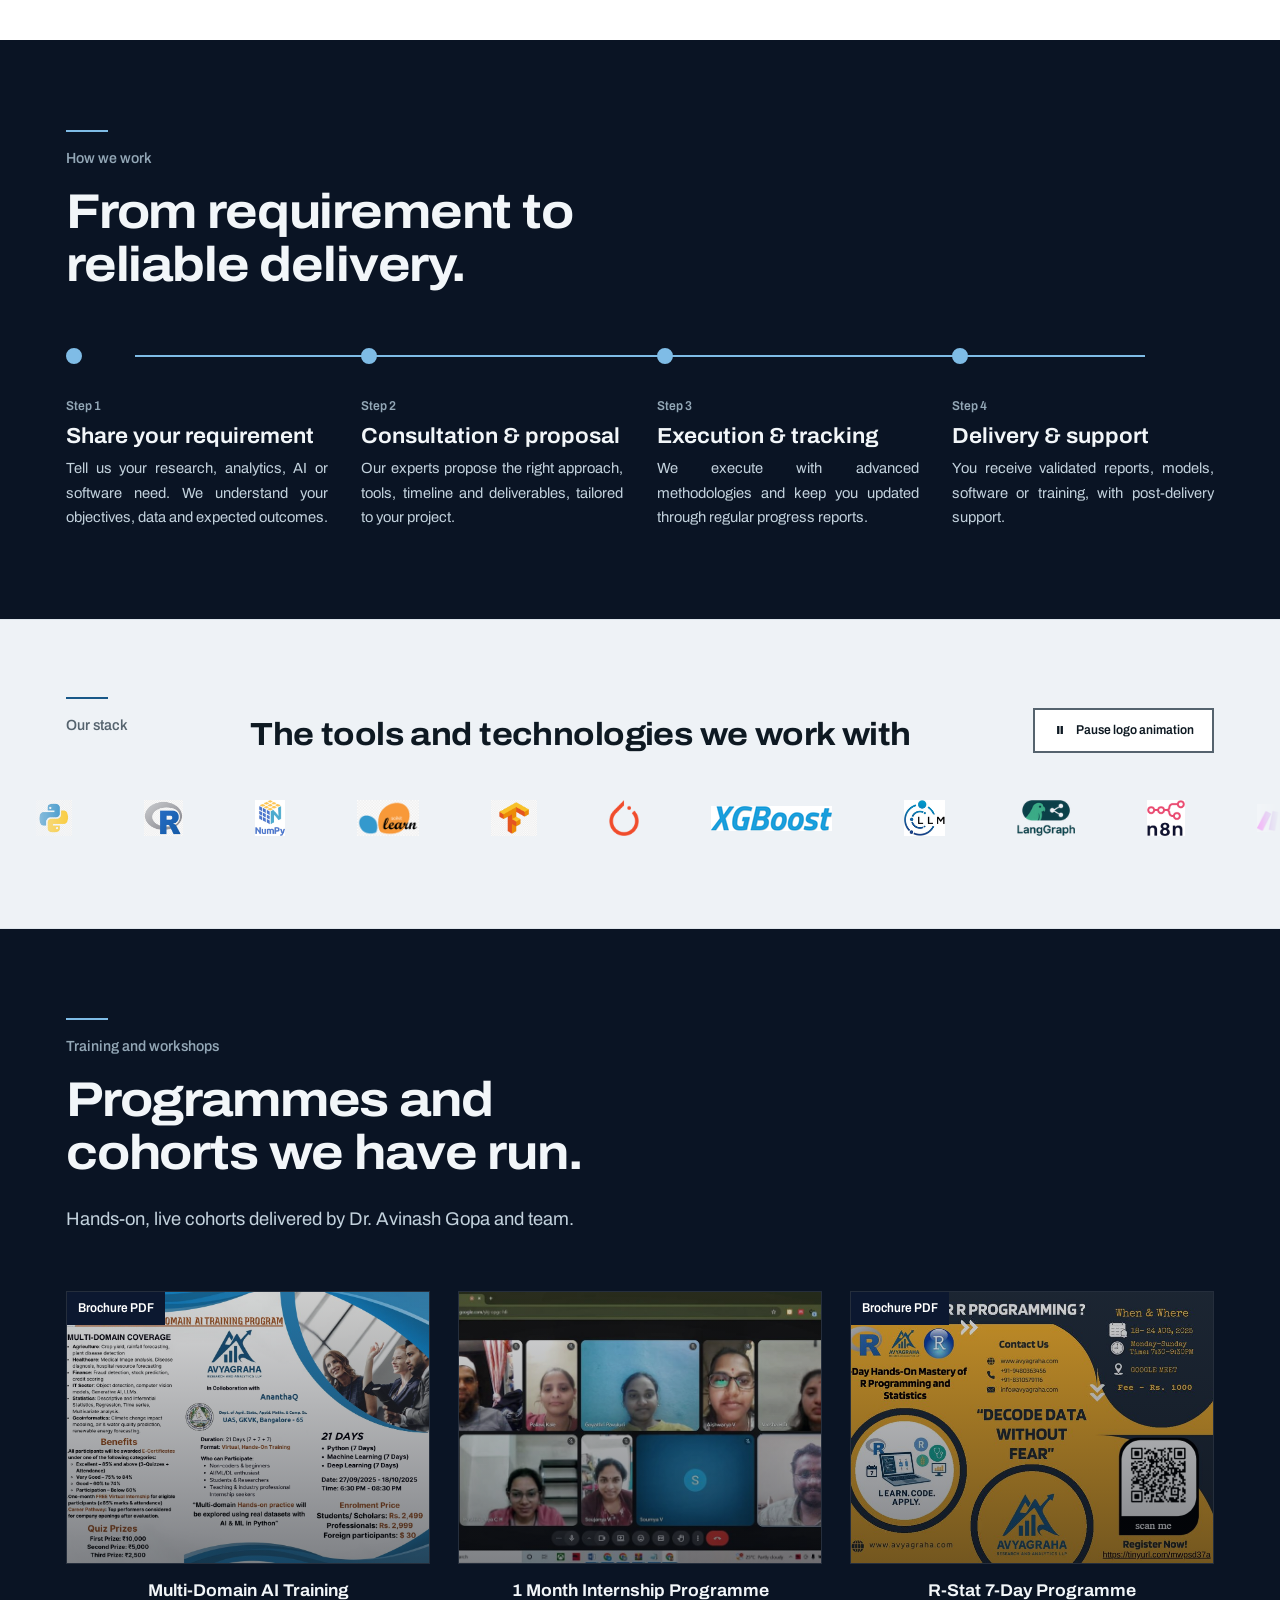
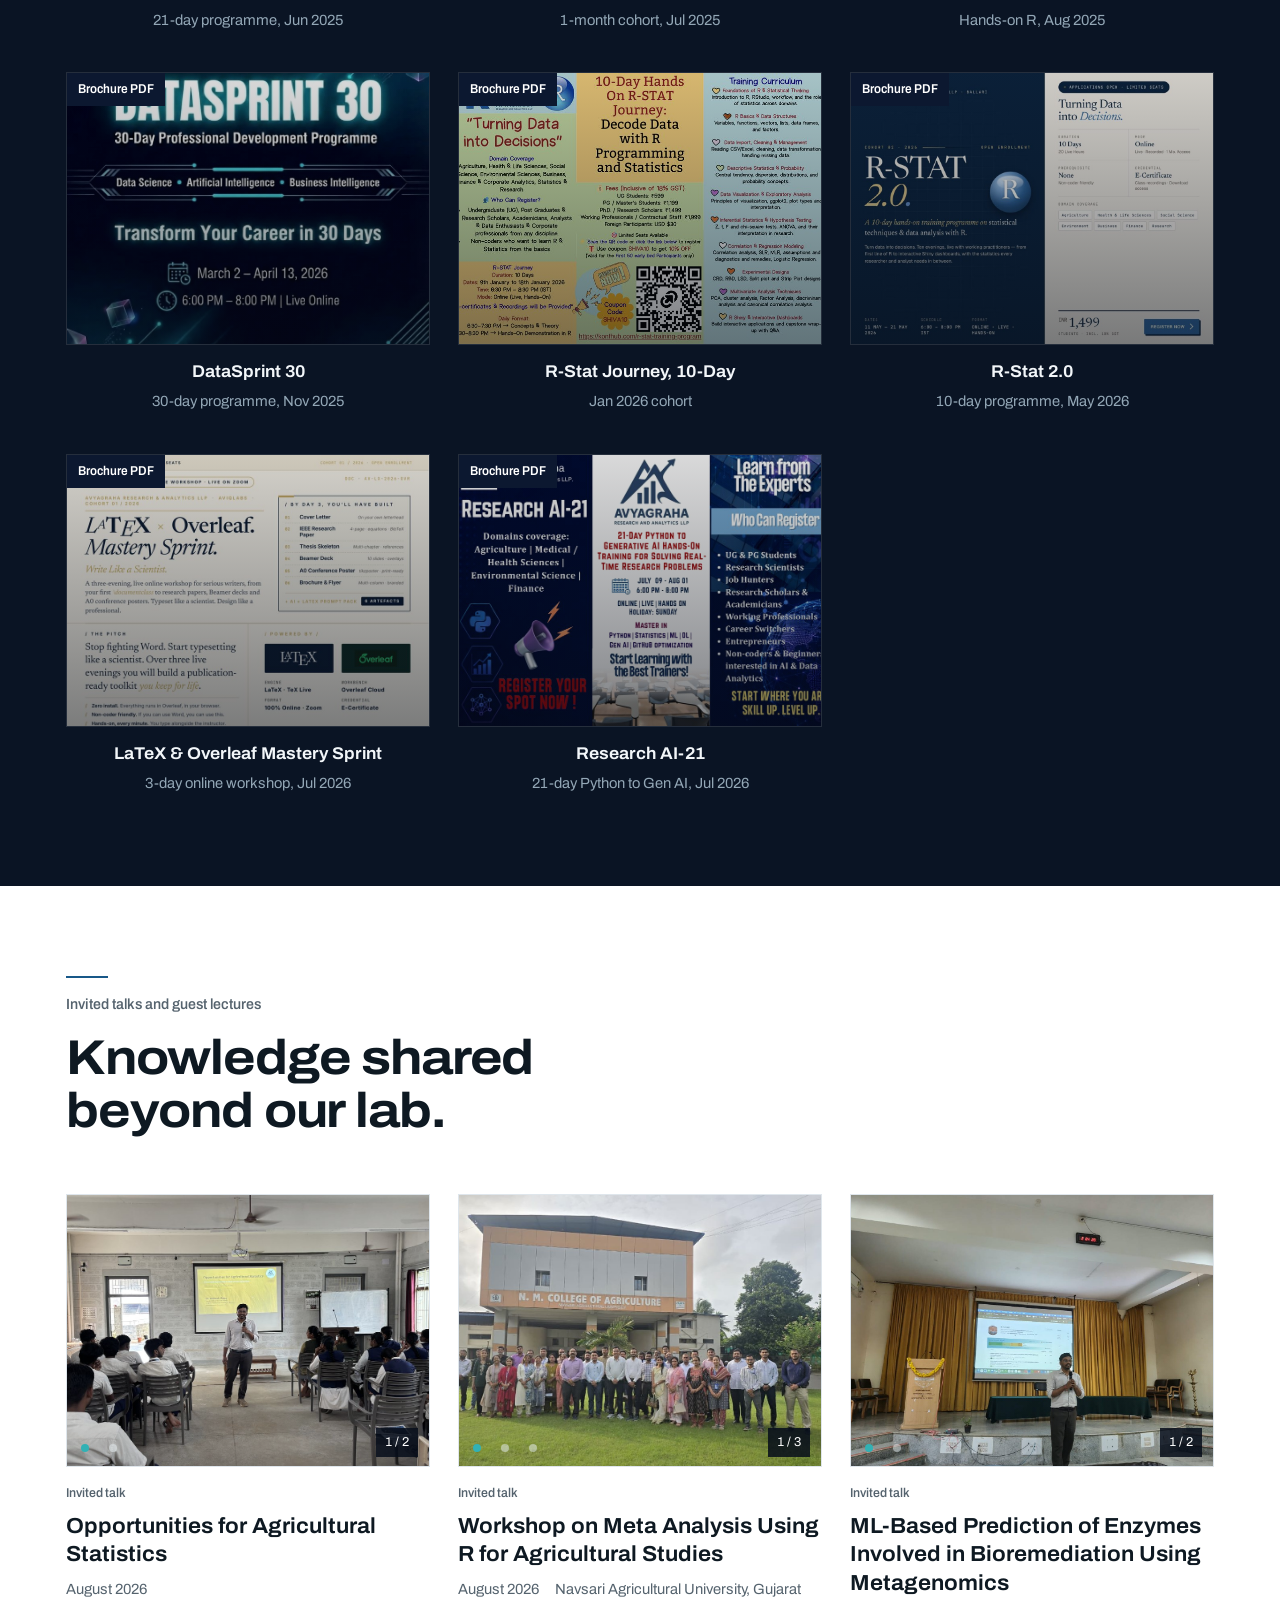
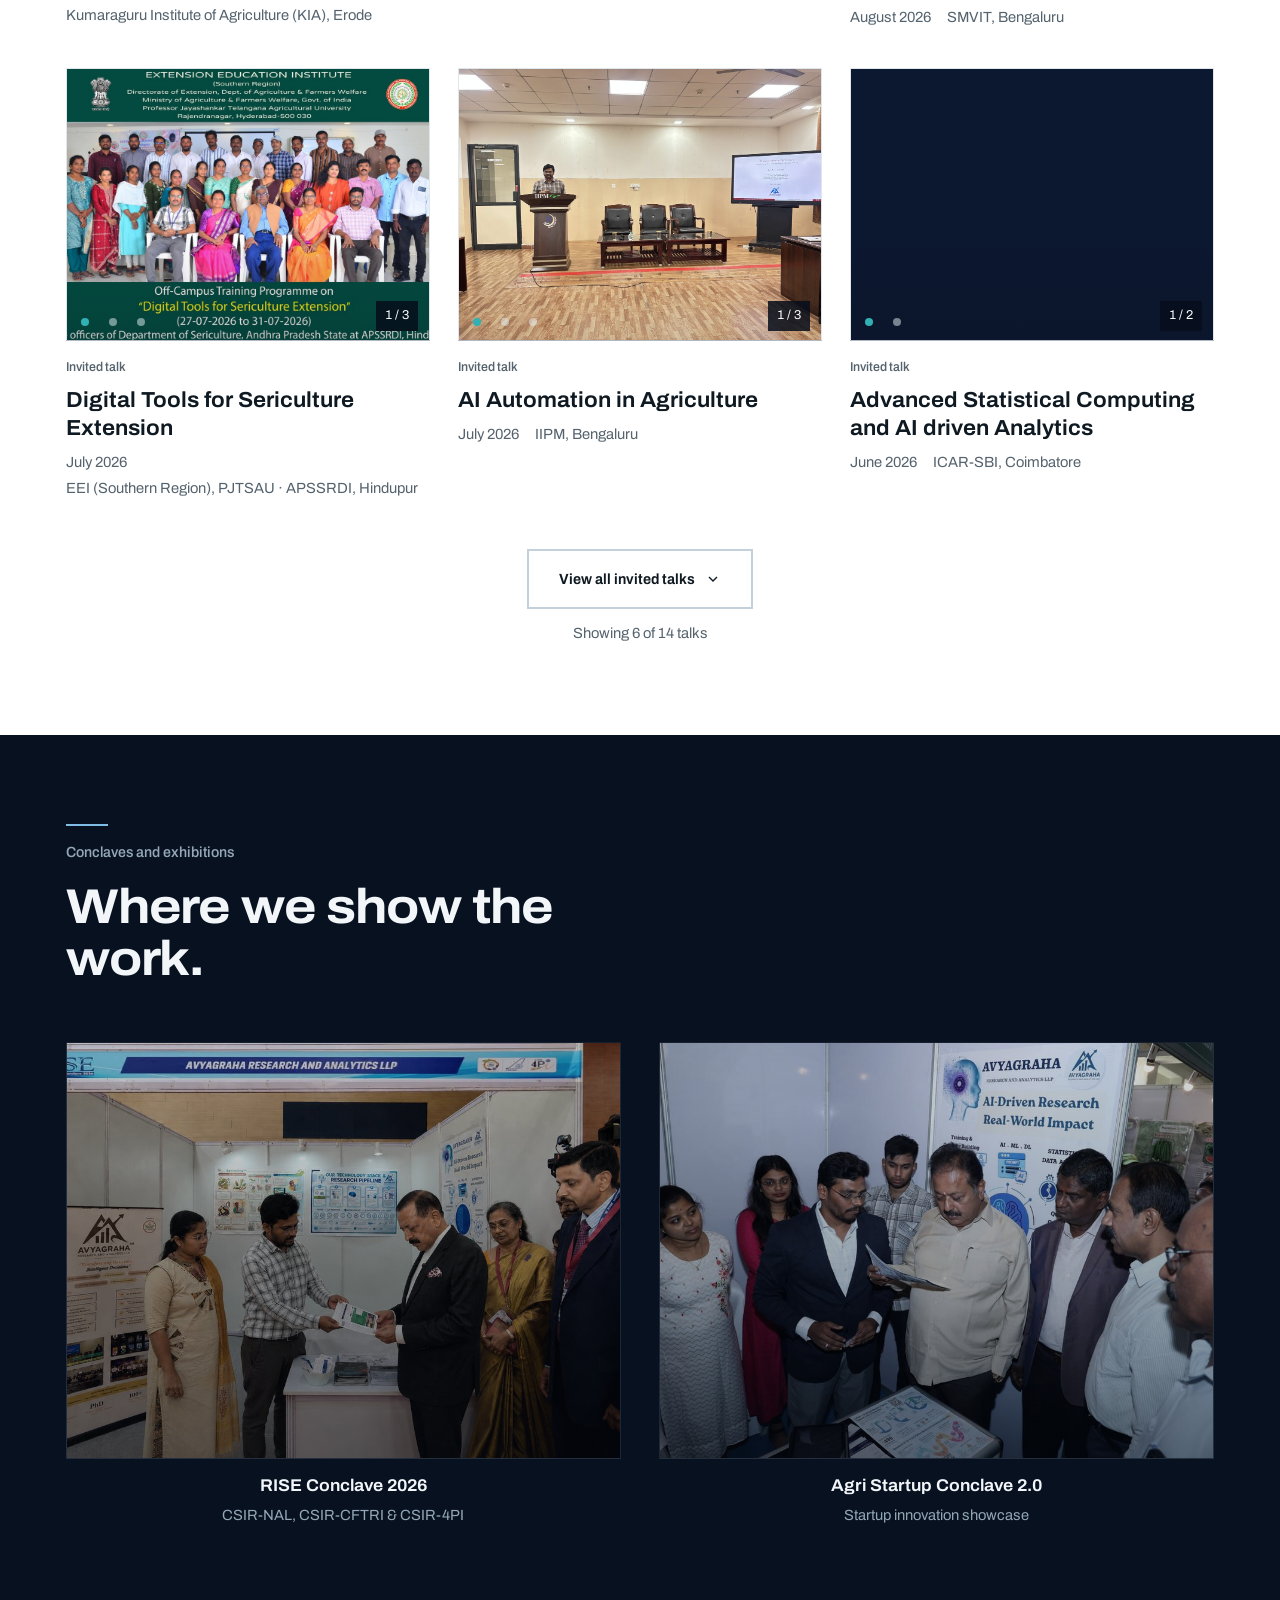
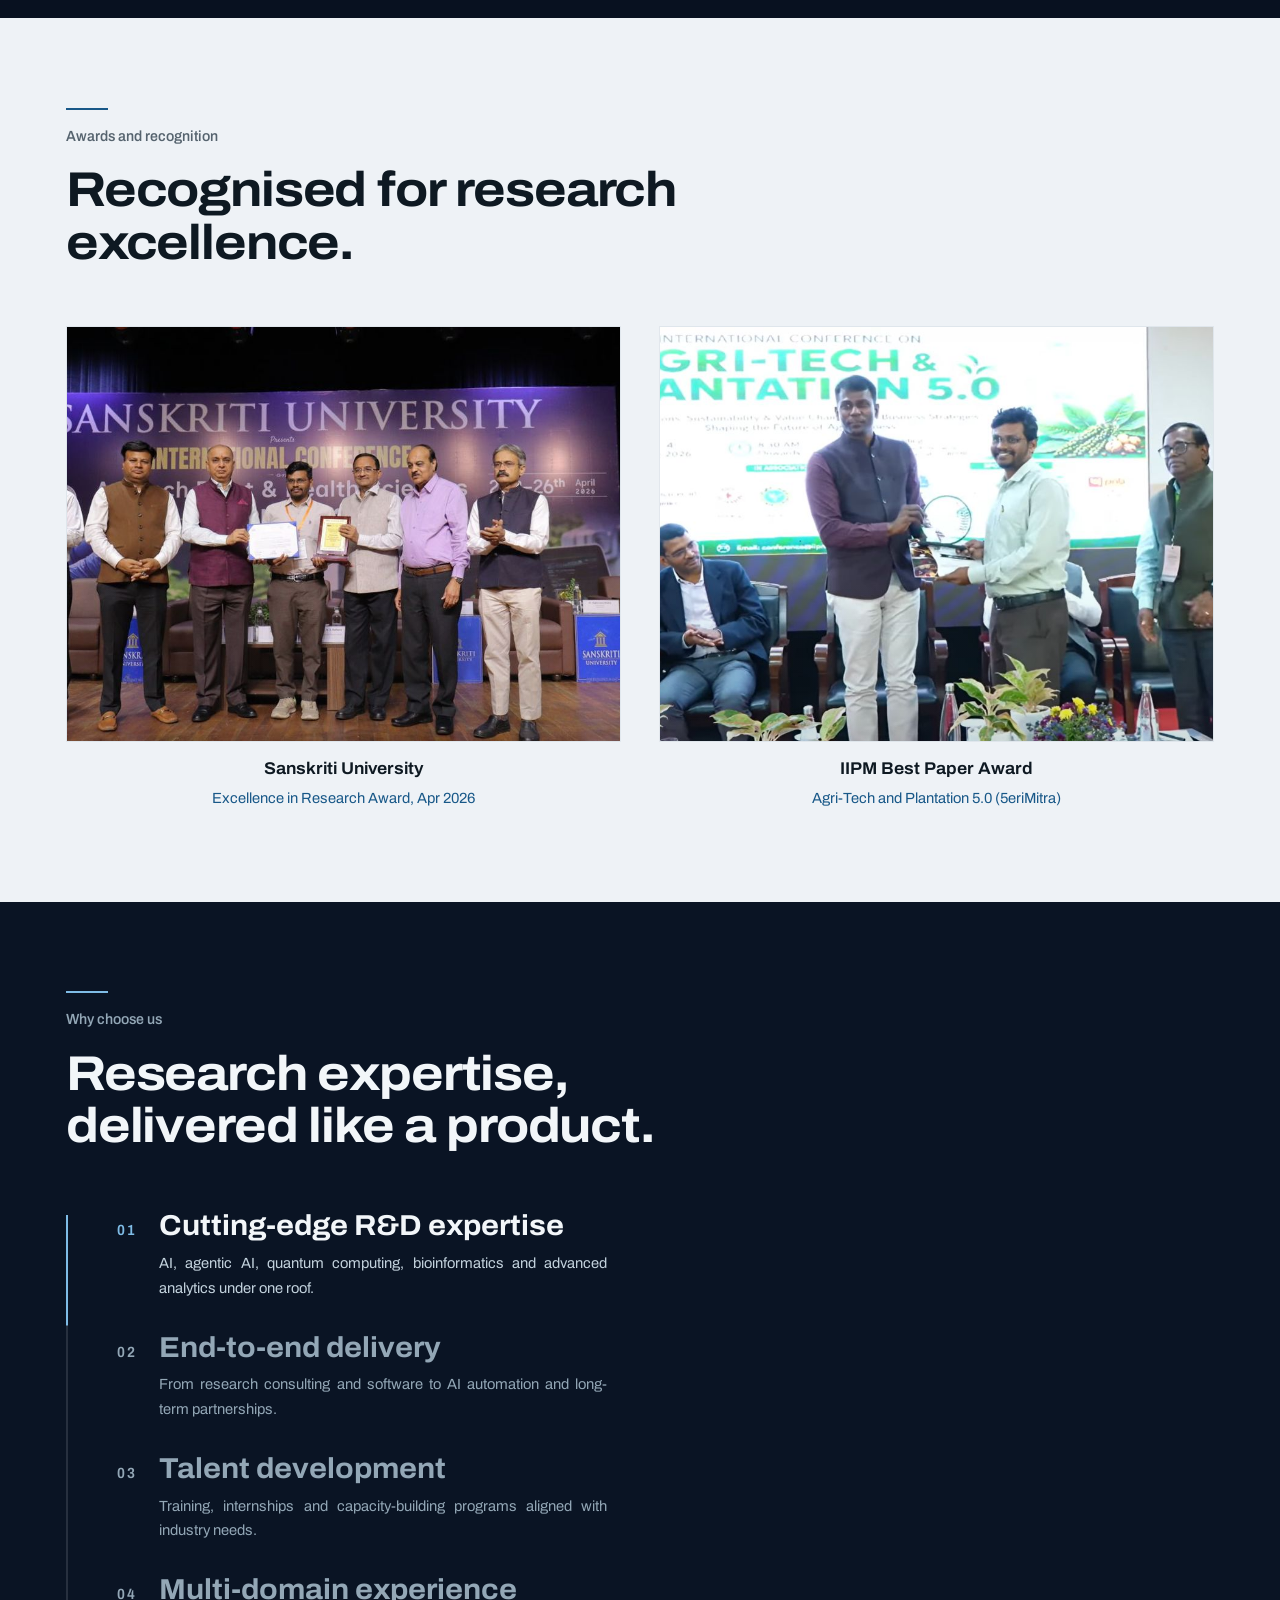
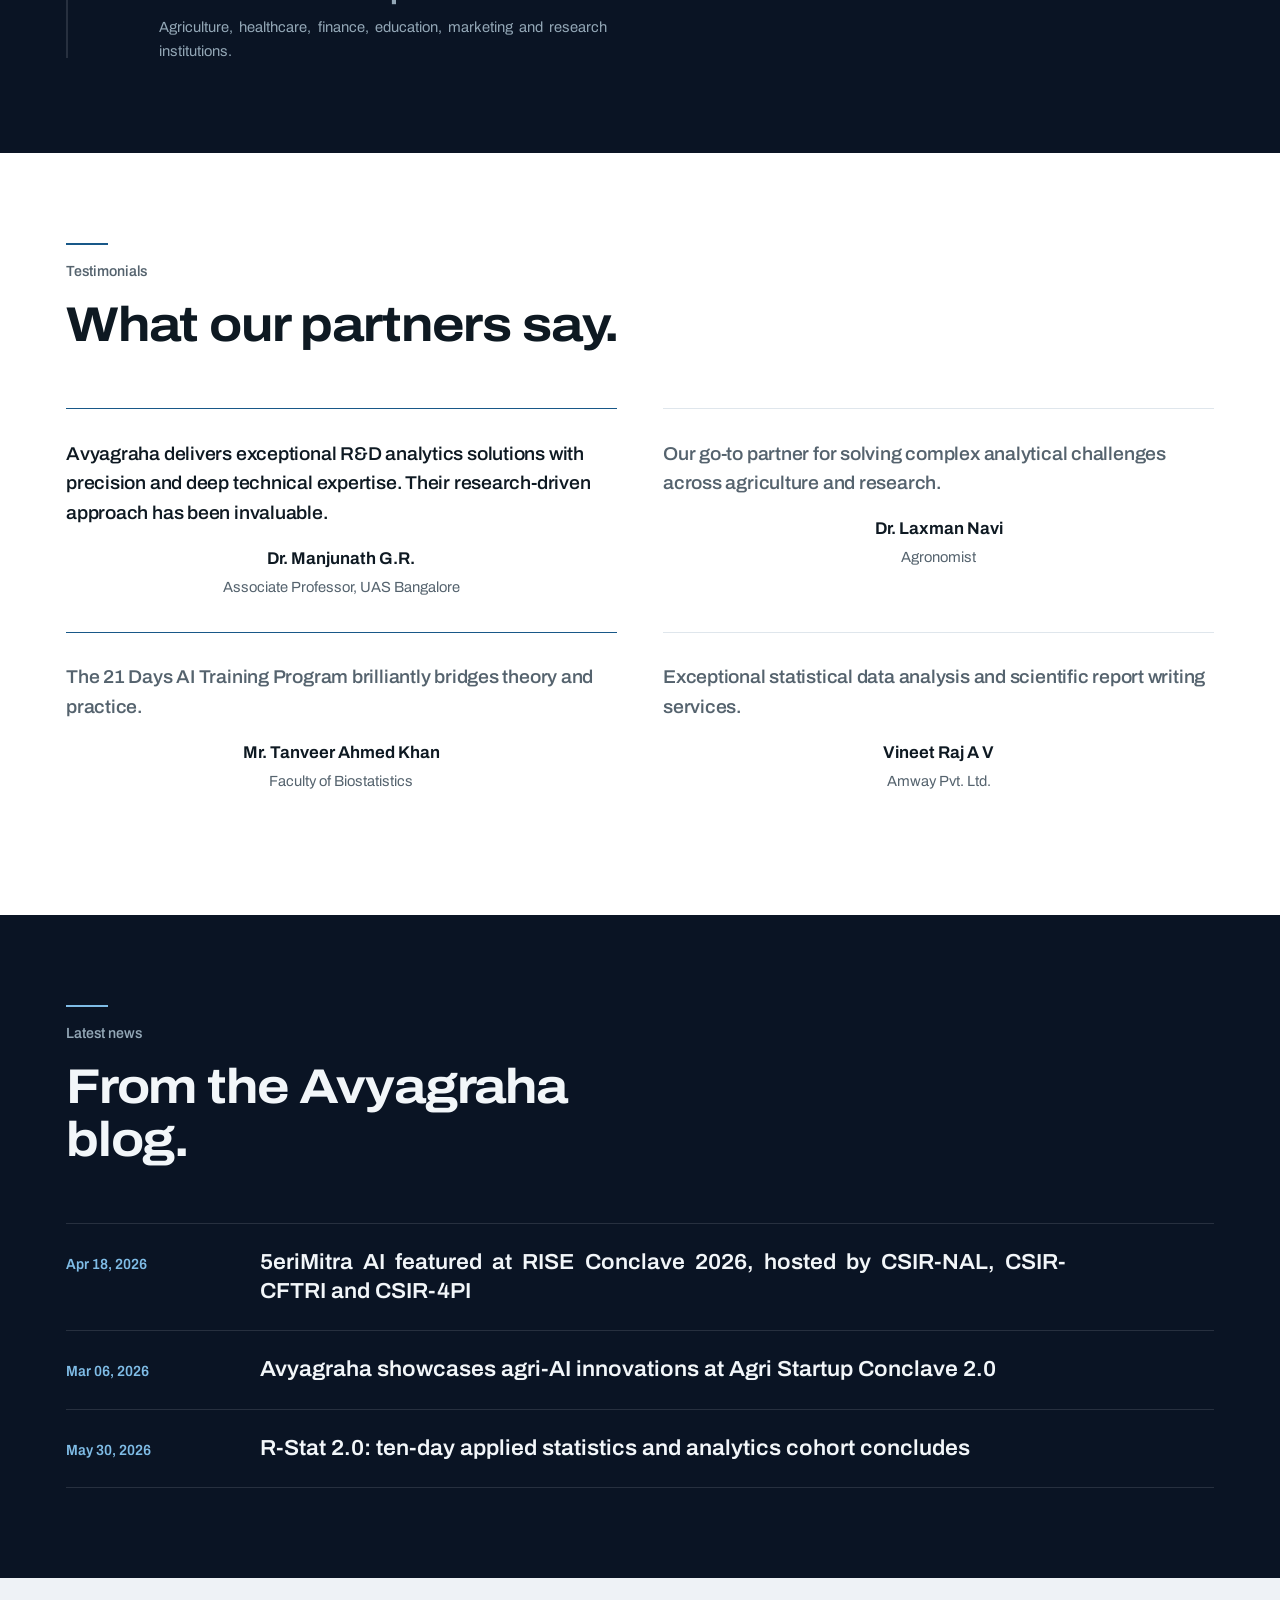
==== commit 1804beb0: "Publish GSTIN in the footer and structured data Add GSTIN 29ACIFA6009M1Z2 to the footer contact colu" ====
--- a/index.html
+++ b/index.html
@@ -9,7 +9,7 @@
 <link rel="preconnect" href="https://fonts.gstatic.com" crossorigin>
 <link href="https://fonts.googleapis.com/css2?family=Archivo:ital,wdth,wght@0,62..125,100..900;1,62..125,100..900&display=swap" rel="stylesheet">
 <script>document.documentElement.className+=" js";</script>
-<link rel="stylesheet" href="css/styles-v4.css?v=20260917">
+<link rel="stylesheet" href="css/styles-v4.css?v=20260917b">
 <link rel="preload" as="image" href="media/hero-network-poster.jpg" fetchpriority="high">
 <link rel="icon" href="images/img01.png" type="image/png">
 <link rel="apple-touch-icon" href="images/img01.png">
@@ -36,6 +36,7 @@
 "name":"Avyagraha Research and Analytics LLP","alternateName":"AviQ Labs",
 "url":"https://aviqlabs.com/","logo":"https://aviqlabs.com/images/img01.png",
 "email":"avinashstat@aviqlabs.com","telephone":"+91-83105-79116","foundingDate":"2025",
+"taxID":"29ACIFA6009M1Z2",
 "description":"Deep-tech research and innovation company specialising in statistics, data analytics, artificial intelligence, agentic AI, quantum computing and bioinformatics.",
 "address":{"@type":"PostalAddress","addressLocality":"Ramasagara, Ballari","addressRegion":"Karnataka","addressCountry":"IN"},
 "contactPoint":{"@type":"ContactPoint","contactType":"sales","telephone":"+91-83105-79116","email":"avinashstat@aviqlabs.com","areaServed":"IN"}}
@@ -920,7 +921,7 @@
       </div>
       <div><h3 class="foot-h">Company</h3><ul><li><a href="#about">About-us</a></li><li><a href="#solutions">Solutions</a></li><li><a href="#industries">Industries</a></li><li><a href="#research">Research</a></li><li><a href="#why">Why us</a></li><li><a href="#blog">News</a></li></ul></div>
       <div><h3 class="foot-h">Work</h3><ul><li><a href="#work">5eriMitra AI</a></li><li><a href="#aerial">Aerial &amp; Geospatial</a></li><li><a href="#events">Training</a></li><li><a href="#invited-talks">Invited talks</a></li><li><a href="#awards">Awards</a></li></ul></div>
-      <div><h3 class="foot-h">Contact</h3><ul><li>Ramasagara, Ballari, Karnataka</li><li>Incubated at AIC-UAS Bangalore</li><li>avinashstat@aviqlabs.com</li><li>+91 83105 79116</li><li>Mon to Sat, 9 AM to 6 PM</li></ul></div>
+      <div><h3 class="foot-h">Contact</h3><ul><li>Ramasagara, Ballari, Karnataka</li><li>Incubated at AIC-UAS Bangalore</li><li>avinashstat@aviqlabs.com</li><li>+91 83105 79116</li><li>Mon to Sat, 9 AM to 6 PM</li><li class="foot-gst">GSTIN <span>29ACIFA6009M1Z2</span></li></ul></div>
     </div>
     <div class="foot-base">
       <span>&copy; 2026 Avyagraha Research and Analytics LLP. All rights reserved.</span>
--- a/css/styles-v4.css
+++ b/css/styles-v4.css
@@ -1359,6 +1359,17 @@
 .topbar-in{padding:7px var(--gutter)}
 
 
+/* ---------- GSTIN --------------------------------------------------
+   A 15-character alphanumeric identifier gets read one character at a
+   time and copied onto invoices, so the number is set brighter than the
+   muted footer copy around it, with tabular figures and a little
+   letter-spacing so 0/O and 1/I stay apart. #fff on --n-950 is about
+   19:1, well clear of the 4.5:1 floor. */
+.foot-gst{color:var(--on-deep-mut)}
+.foot-gst span{color:#fff;font-variant-numeric:tabular-nums;
+  letter-spacing:.055em;font-variation-settings:'wght' 600;white-space:nowrap}
+
+
 /* ---------- PHONE AND TABLET REFINEMENTS -------------------------
    These sit at the end of the file on purpose: the justified-copy and
    utility-strip rules above carry no media query, so an override has to
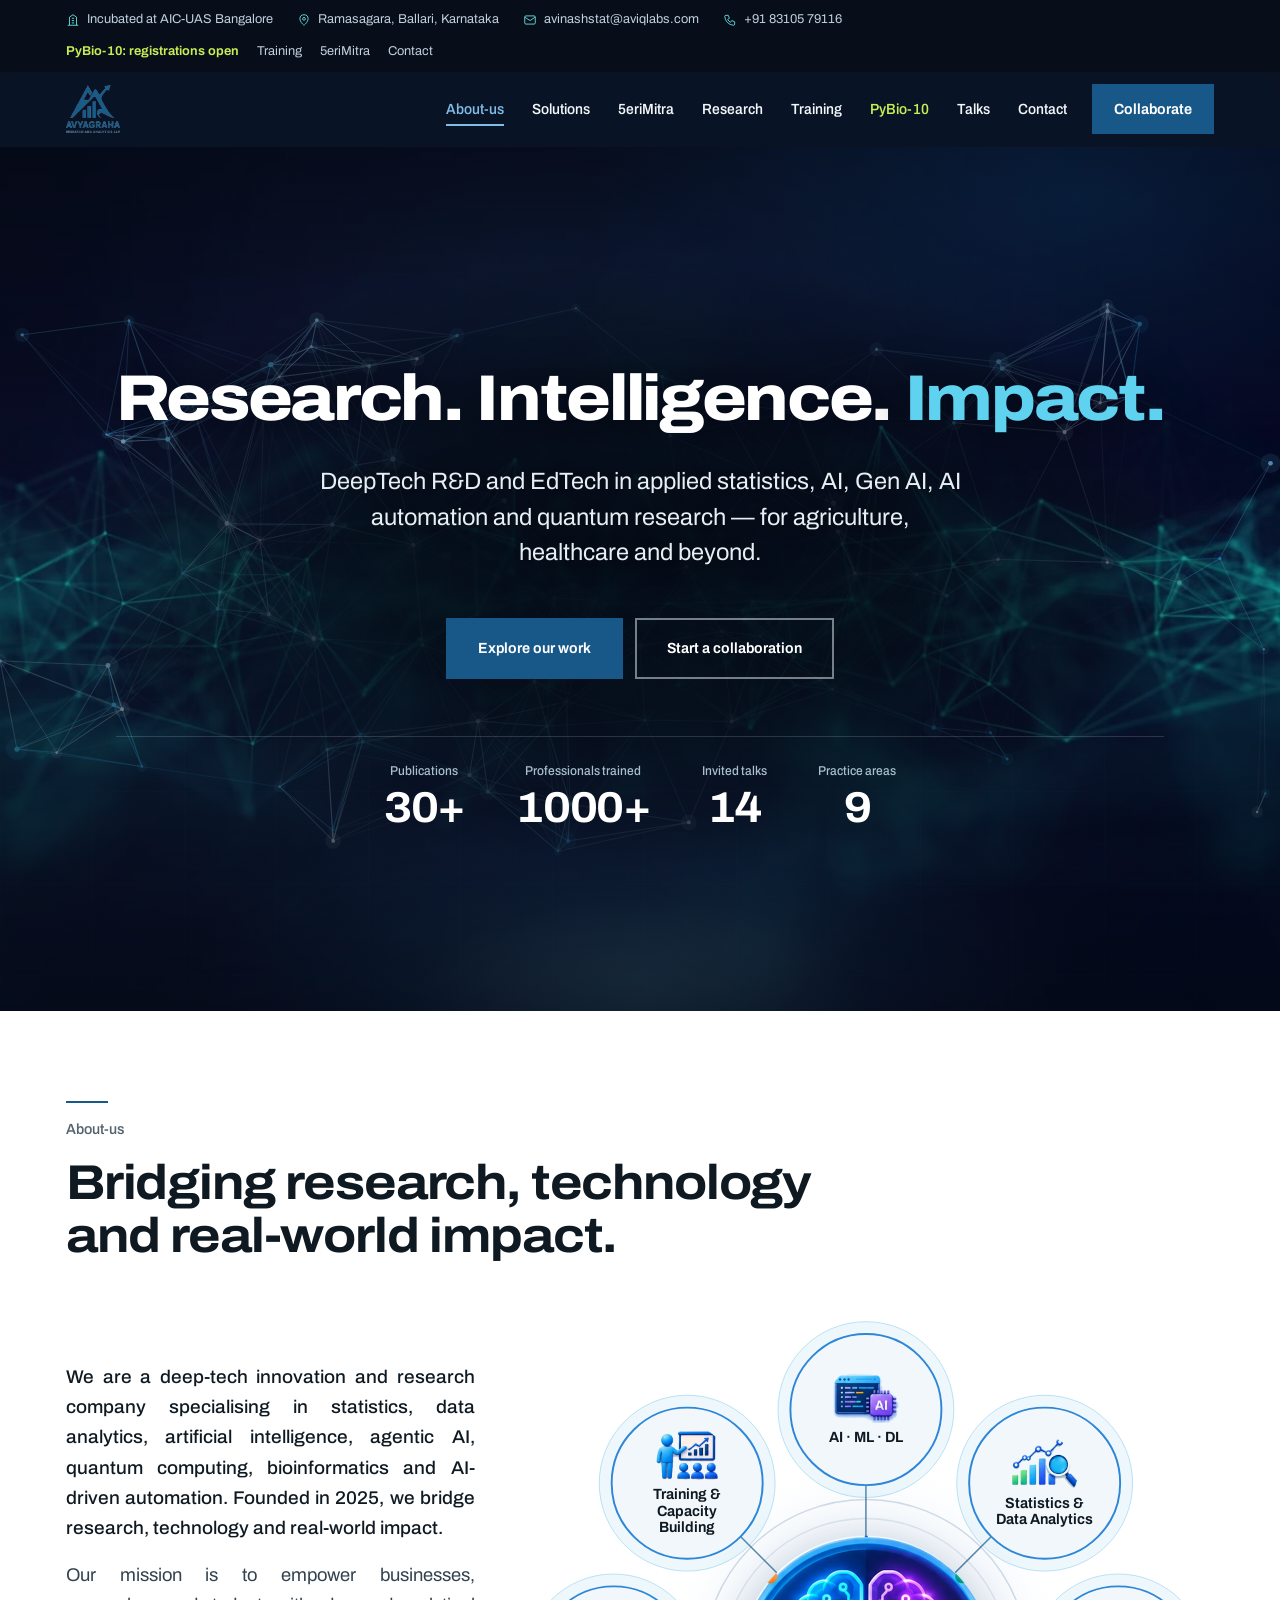
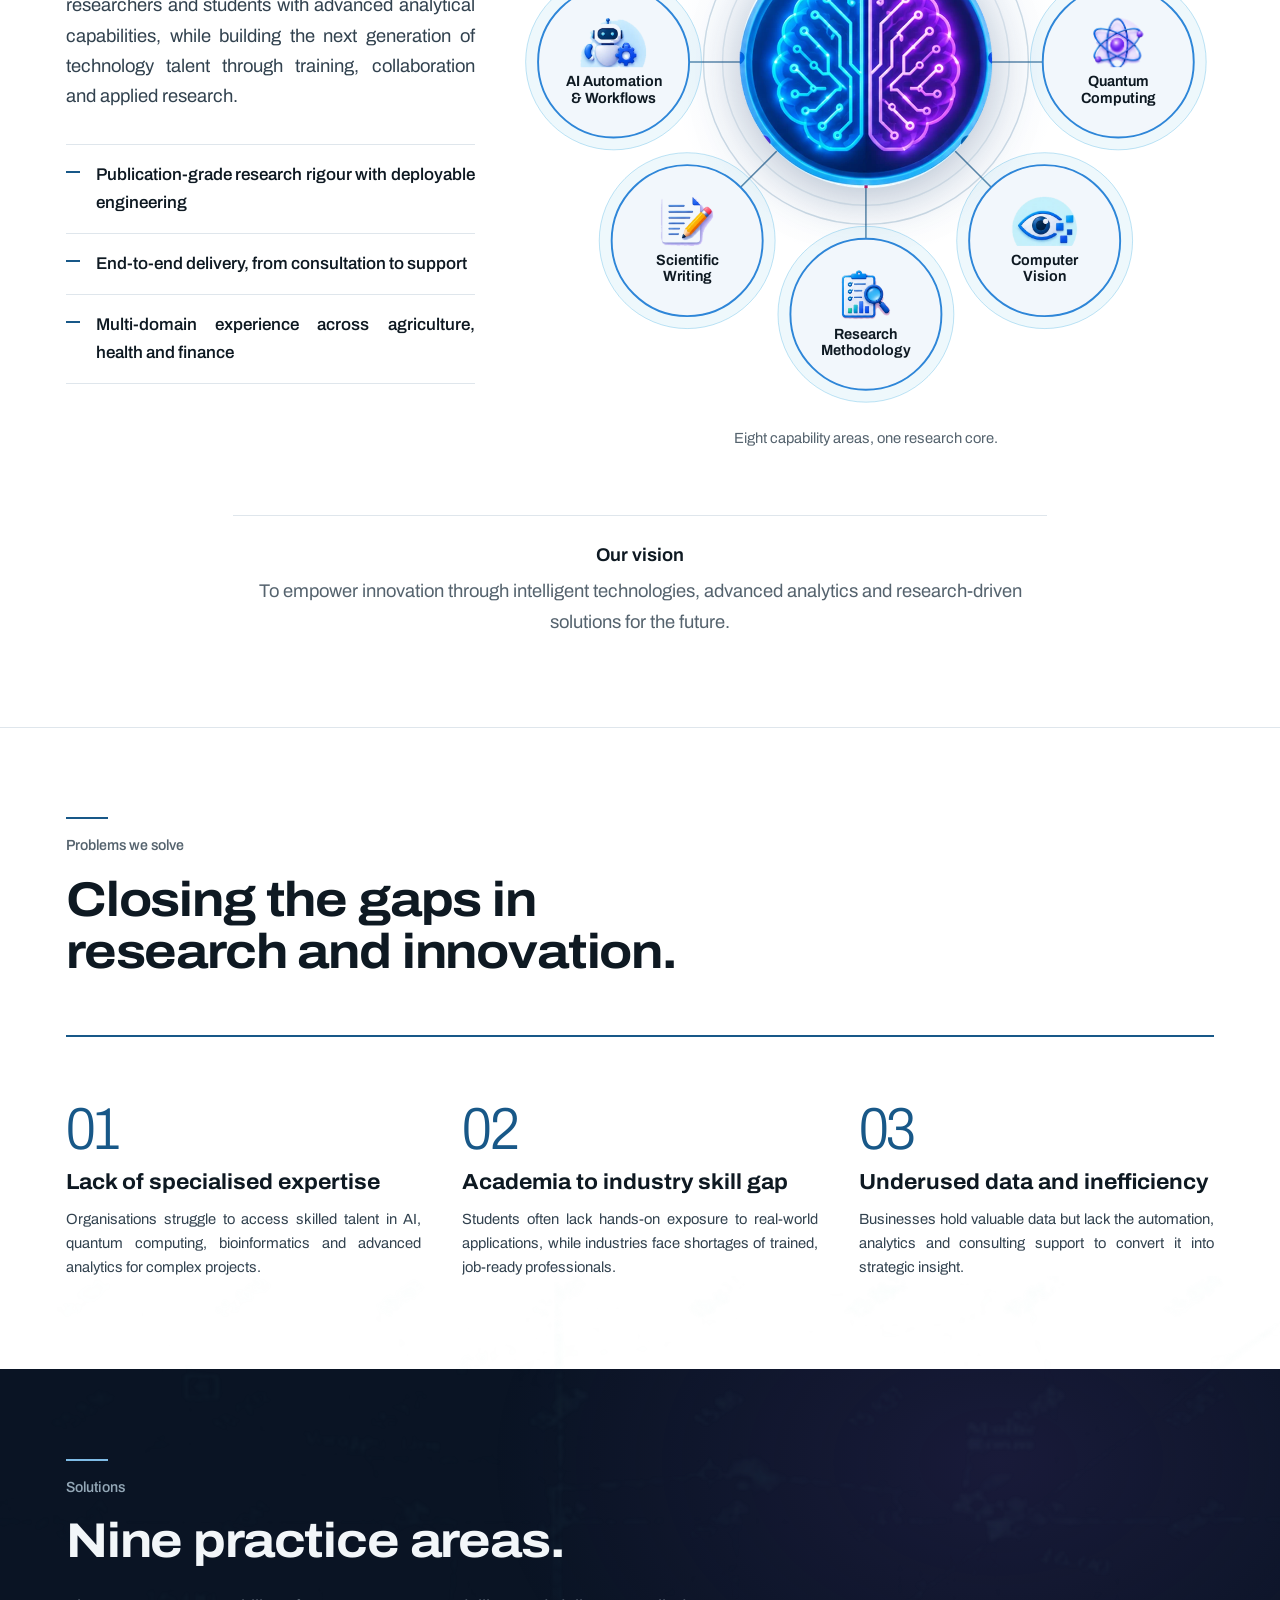
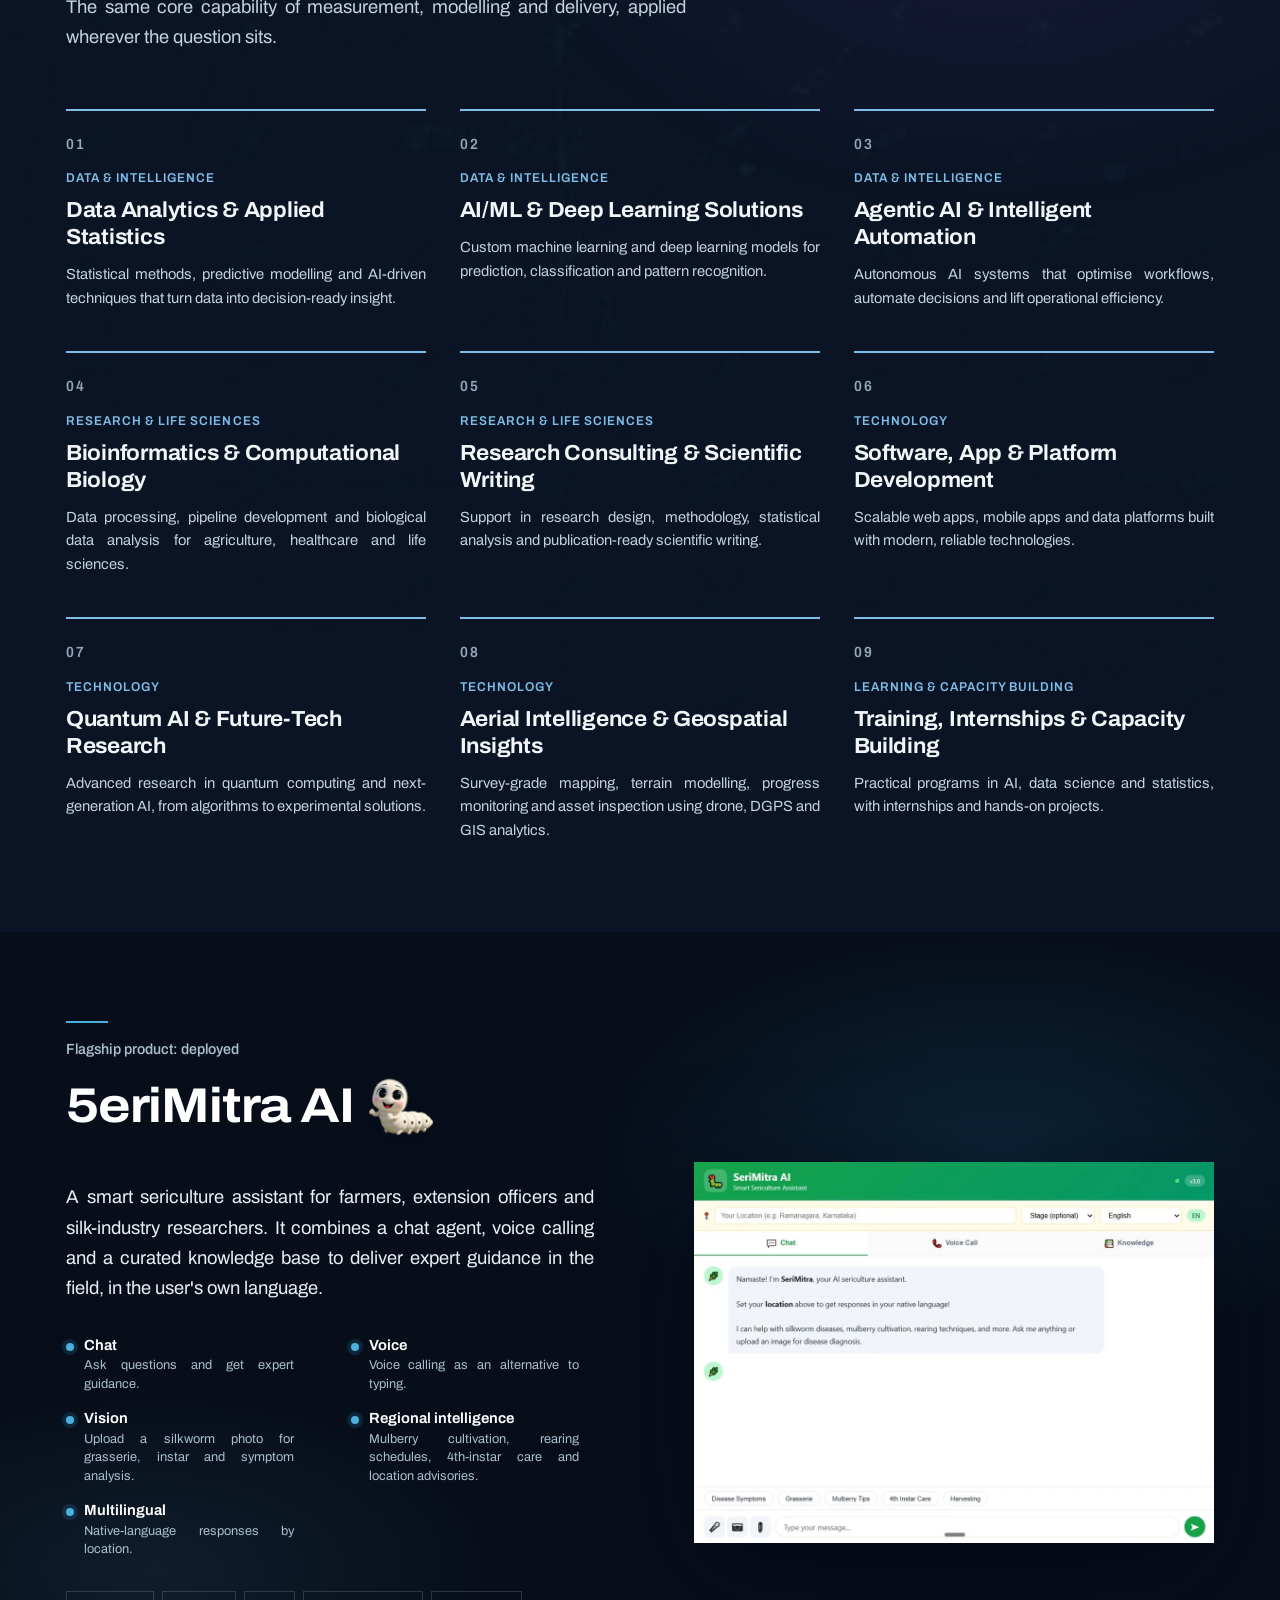
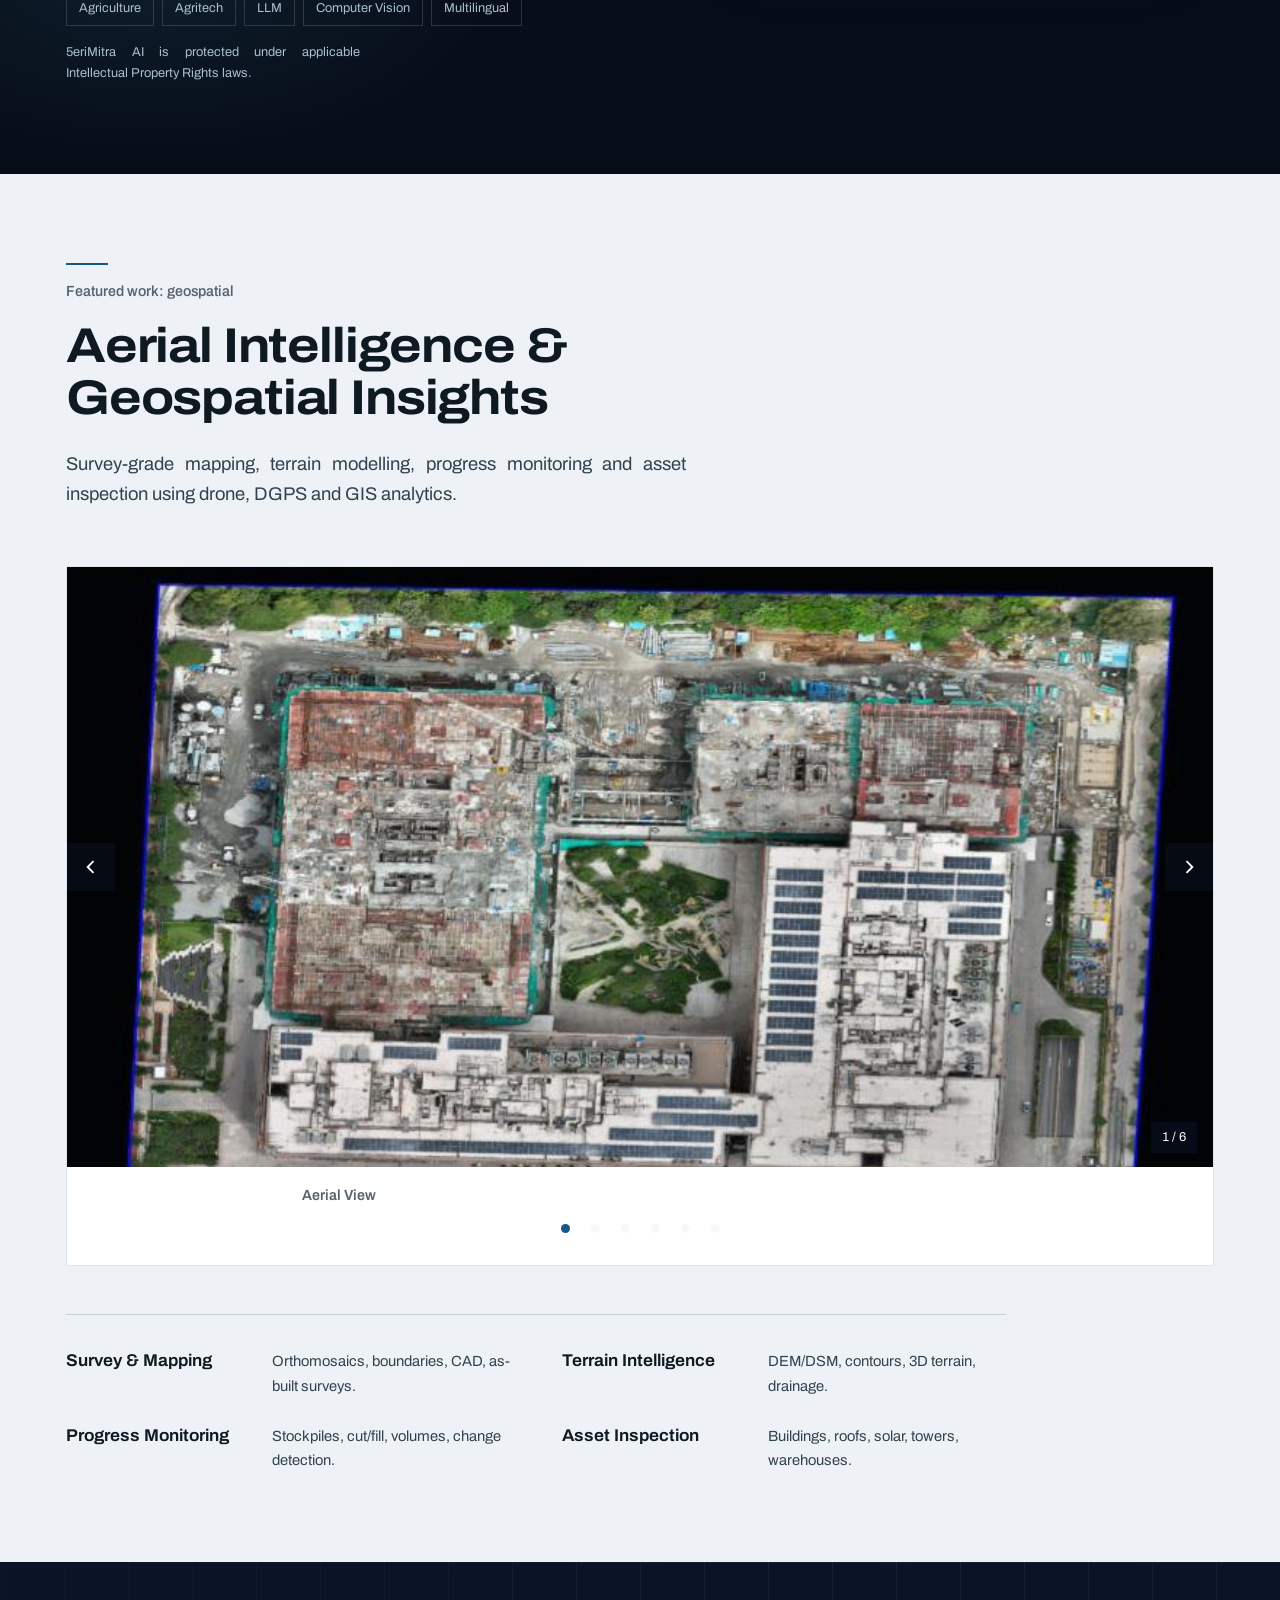
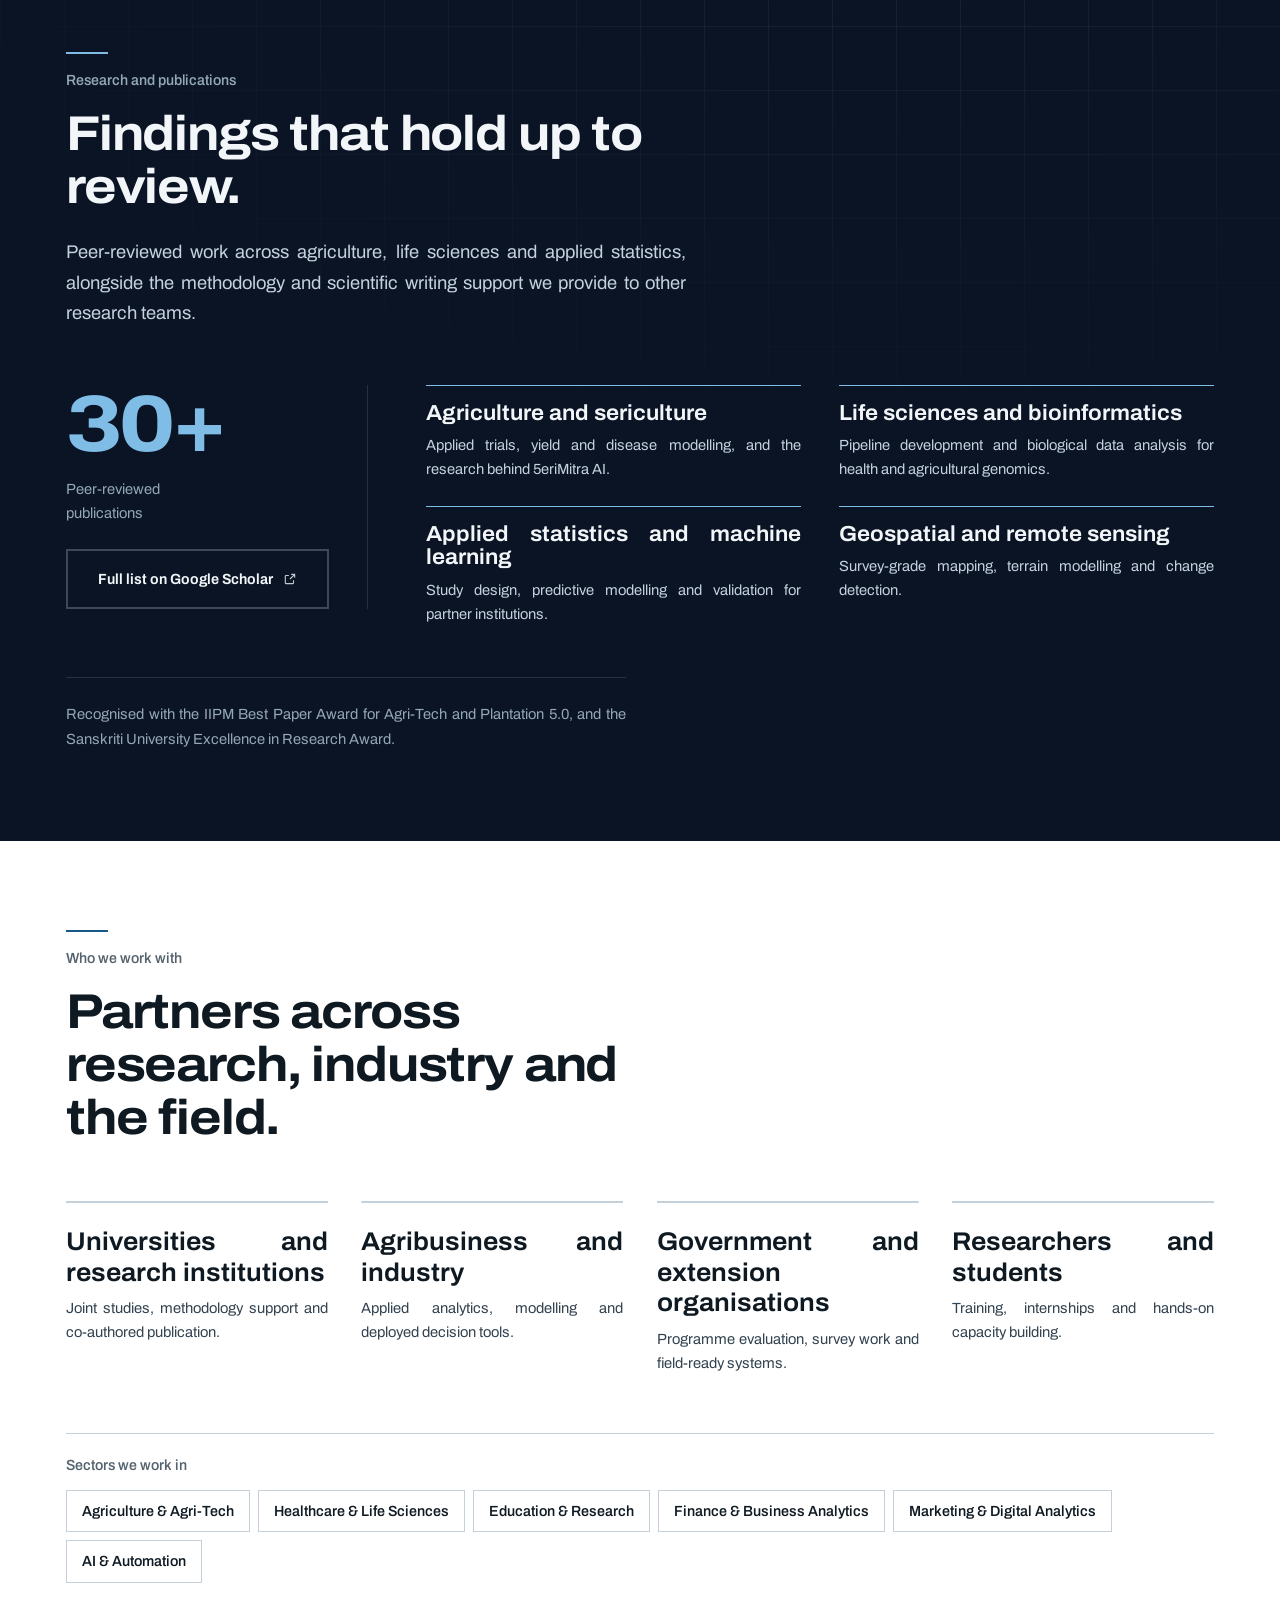
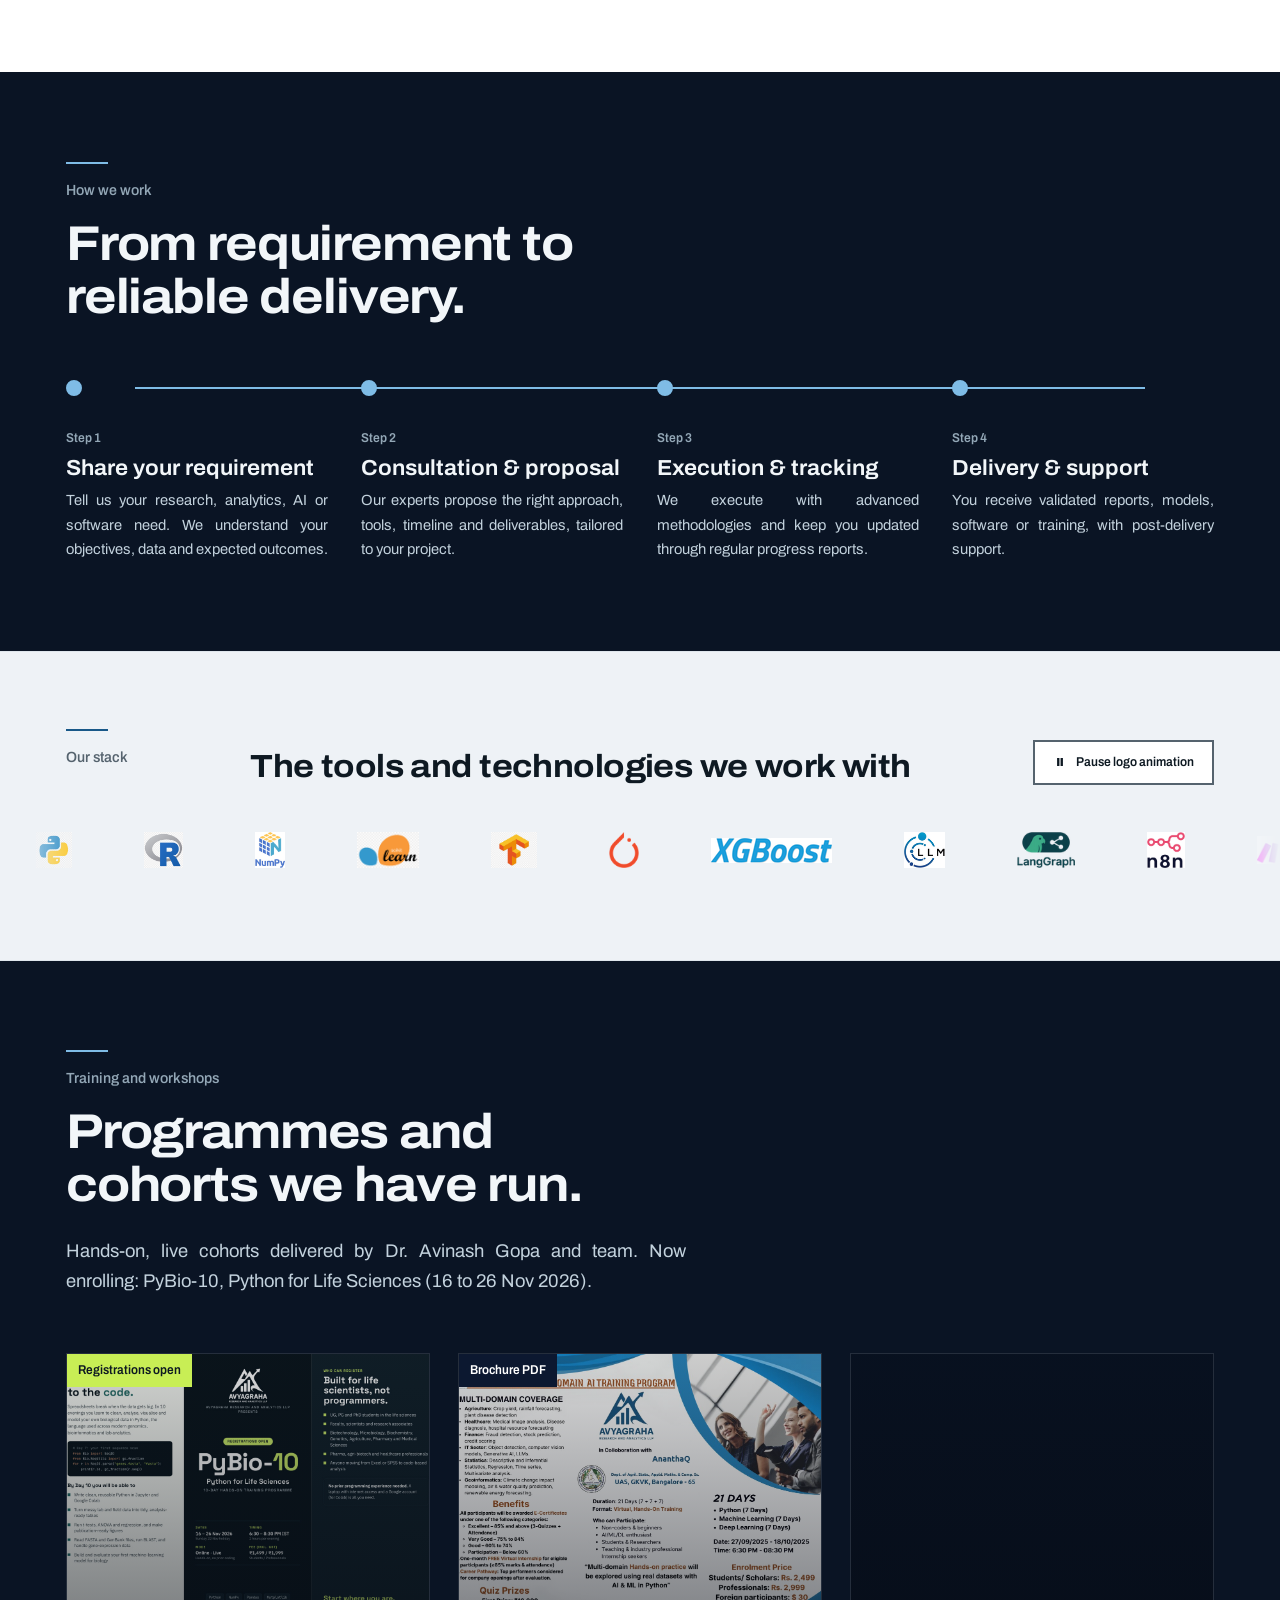
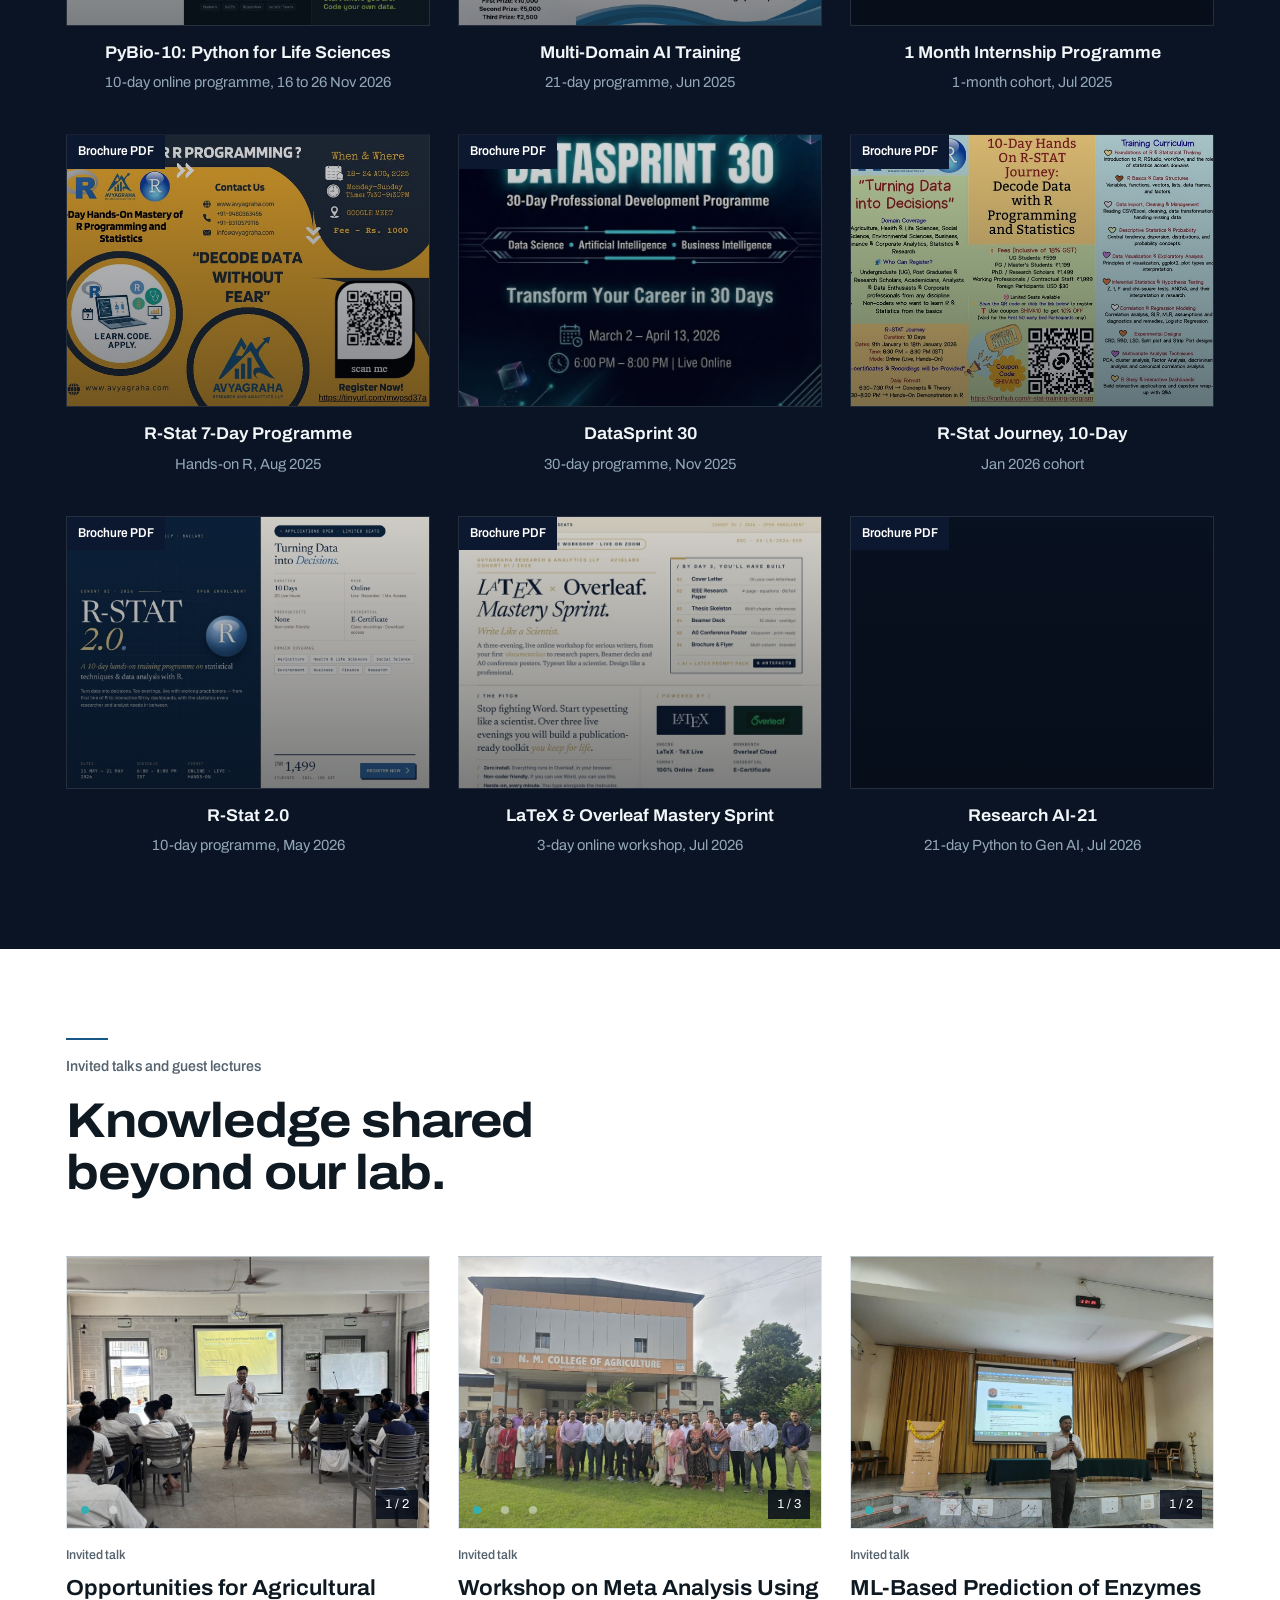
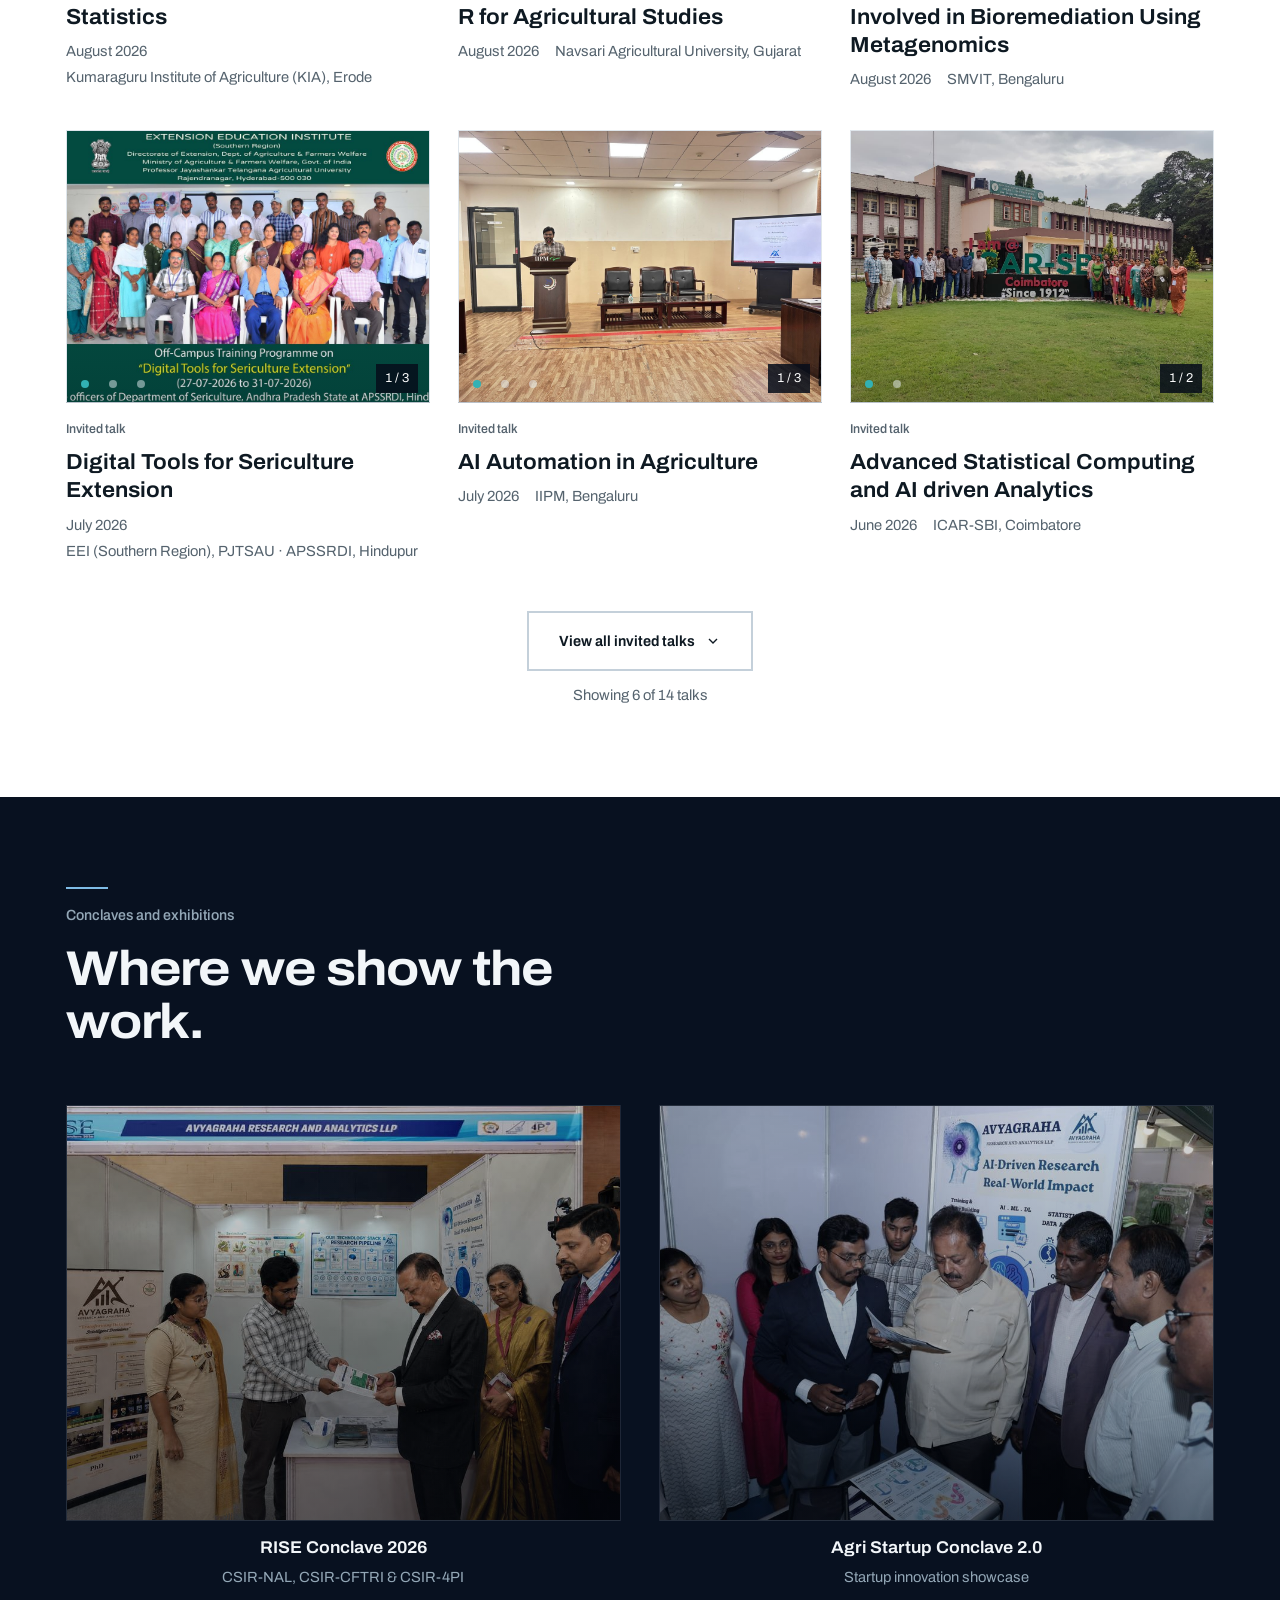
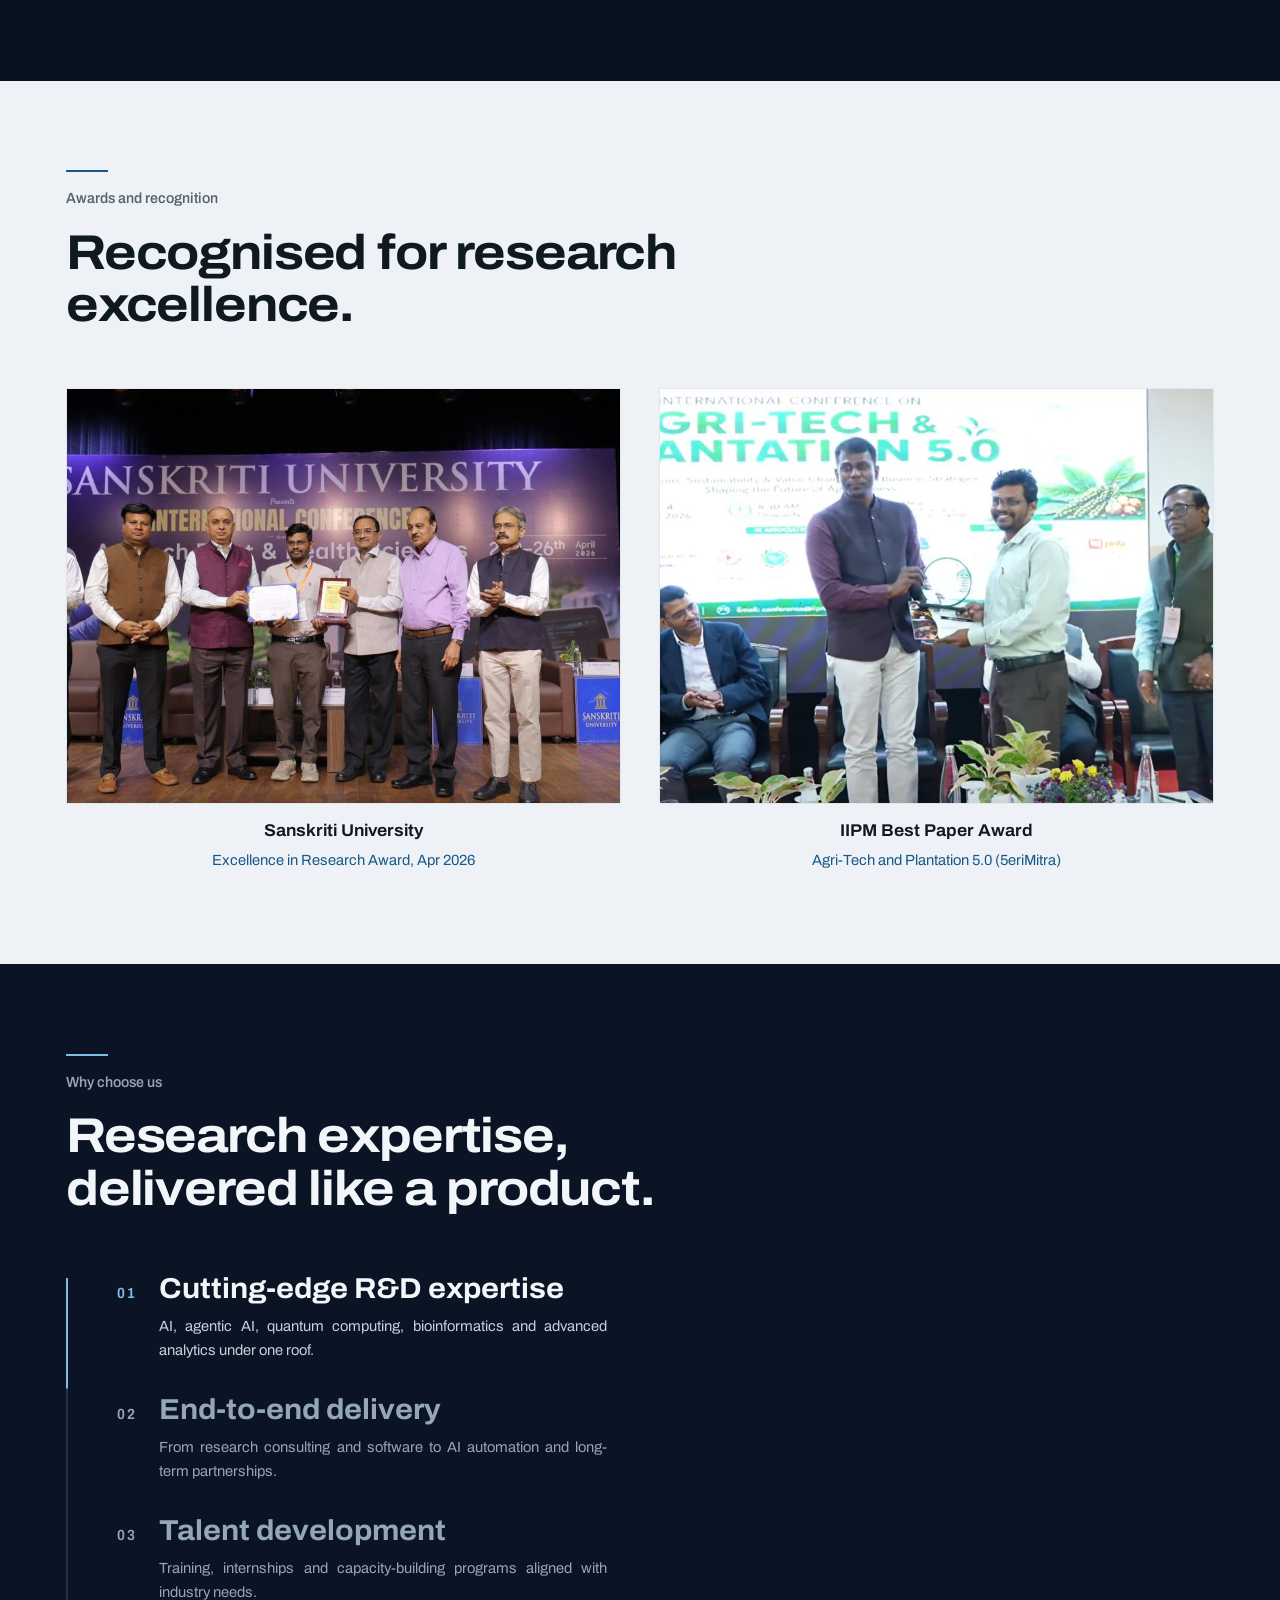
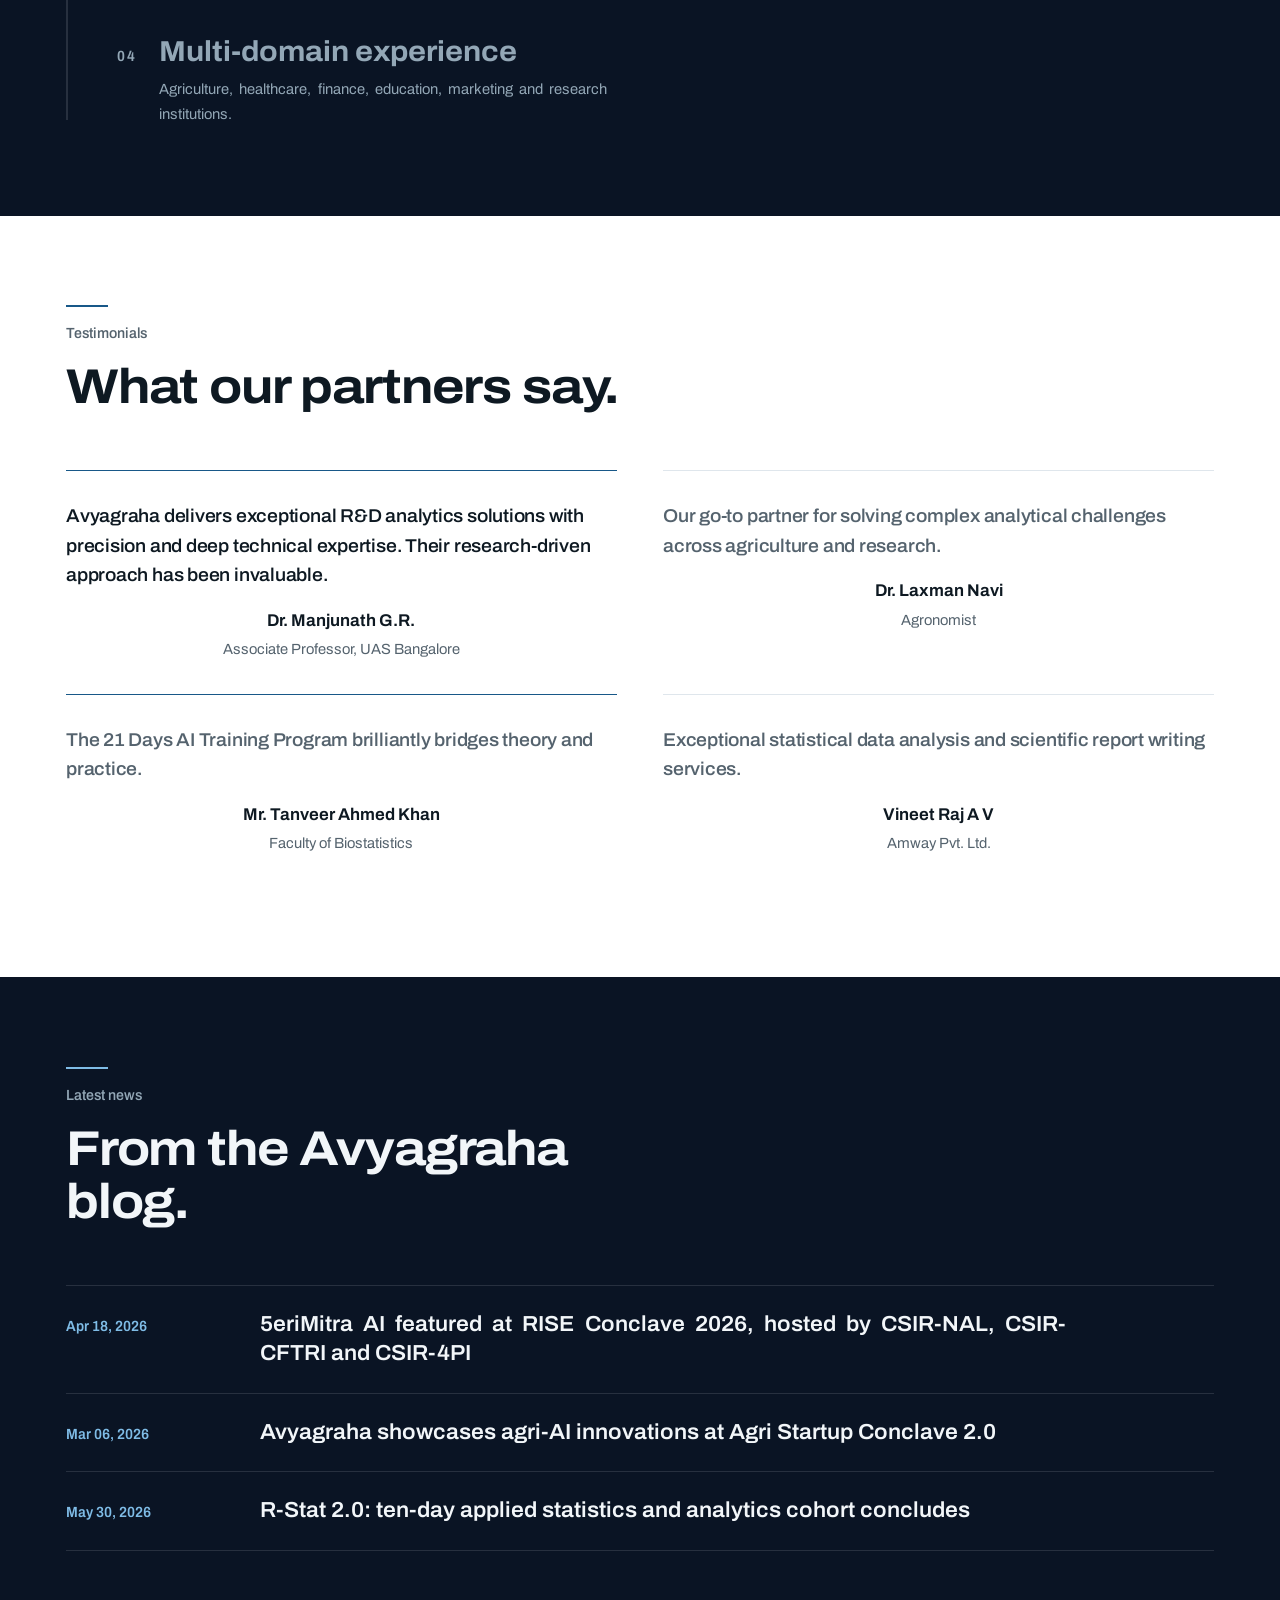
==== commit a91d9799: "Add PyBio-10 training page, registration and payment flow - New /pybio10/ page: schedule, trainers, " ====
--- a/index.html
+++ b/index.html
@@ -9,7 +9,7 @@
 <link rel="preconnect" href="https://fonts.gstatic.com" crossorigin>
 <link href="https://fonts.googleapis.com/css2?family=Archivo:ital,wdth,wght@0,62..125,100..900;1,62..125,100..900&display=swap" rel="stylesheet">
 <script>document.documentElement.className+=" js";</script>
-<link rel="stylesheet" href="css/styles-v4.css?v=20260917b">
+<link rel="stylesheet" href="css/styles-v4.css?v=20261009a">
 <link rel="preload" as="image" href="media/hero-network-poster.jpg" fetchpriority="high">
 <link rel="icon" href="images/img01.png" type="image/png">
 <link rel="apple-touch-icon" href="images/img01.png">
@@ -57,6 +57,7 @@
       <a href="tel:+918310579116"><svg viewBox="0 0 24 24" fill="none" stroke-width="1.7"><path d="M5 4h4l2 5-3 2a12 12 0 0 0 5 5l2-3 5 2v4a2 2 0 0 1-2 2A16 16 0 0 1 3 6a2 2 0 0 1 2-2Z"/></svg>+91 83105 79116</a>
     </div>
     <div class="tb-right">
+      <a class="tb-new" href="pybio10/">PyBio-10: registrations open</a>
       <a href="#events">Training</a>
       <a href="#work">5eriMitra</a>
       <a href="#contact">Contact</a>
@@ -76,6 +77,7 @@
       <a href="#work">5eriMitra</a>
       <a href="#research">Research</a>
       <a href="#events">Training</a>
+      <a class="menu-new" href="pybio10/">PyBio-10</a>
       <a href="#invited-talks">Talks</a>
       <a href="#contact">Contact</a>
       <a class="enq" href="#collaborate">Collaborate</a>
@@ -494,10 +496,11 @@
     <div class="sec-head">
       <span class="kick">Training and workshops</span>
       <h2>Programmes and cohorts we have run.</h2>
-      <p>Hands-on, live cohorts delivered by Dr. Avinash Gopa and team.</p>
+      <p>Hands-on, live cohorts delivered by Dr. Avinash Gopa and team. Now enrolling: <a href="pybio10/">PyBio-10, Python for Life Sciences</a> (16 to 26 Nov 2026).</p>
     </div>
     <div class="ev-grid">
-<a class="ev-tile" data-d="0" href="https://drive.google.com/file/d/1OXPyNSdDXEZ93dtJ_DakilUeB8t7hLXU/view?usp=sharing" target="_blank" rel="noopener"><div class="ev-photo"><span class="ev-badge">Brochure PDF</span><img width="1200" height="849" loading="lazy" decoding="async" src="images/img04-brochure.jpg" alt="Multi-Domain AI Training brochure, first page"><span class="ev-view"><svg viewBox="0 0 24 24" fill="none" stroke="#fff" stroke-width="2"><path d="M14 3H7a2 2 0 0 0-2 2v14a2 2 0 0 0 2 2h10a2 2 0 0 0 2-2V8z"/><path d="M14 3v5h5M9 13h6M9 17h4"/></svg> Open brochure</span></div><figcaption class="ev-cap"><b>Multi-Domain AI Training</b><span>21-day programme, Jun 2025</span></figcaption></a>
+      <a class="ev-tile" data-d="0" href="pybio10/"><div class="ev-photo"><span class="ev-badge ev-badge-open">Registrations open</span><img width="1200" height="848" loading="lazy" decoding="async" src="images/pybio10-brochure.jpg" alt="PyBio-10: Python for Life Sciences brochure, first page"><span class="ev-view"><svg viewBox="0 0 24 24" fill="none" stroke="#fff" stroke-width="2"><path d="M5 12h14M13 6l6 6-6 6"/></svg> Details and registration</span></div><figcaption class="ev-cap"><b>PyBio-10: Python for Life Sciences</b><span>10-day online programme, 16 to 26 Nov 2026</span></figcaption></a>
+<a class="ev-tile" data-d="1" href="https://drive.google.com/file/d/1OXPyNSdDXEZ93dtJ_DakilUeB8t7hLXU/view?usp=sharing" target="_blank" rel="noopener"><div class="ev-photo"><span class="ev-badge">Brochure PDF</span><img width="1200" height="849" loading="lazy" decoding="async" src="images/img04-brochure.jpg" alt="Multi-Domain AI Training brochure, first page"><span class="ev-view"><svg viewBox="0 0 24 24" fill="none" stroke="#fff" stroke-width="2"><path d="M14 3H7a2 2 0 0 0-2 2v14a2 2 0 0 0 2 2h10a2 2 0 0 0 2-2V8z"/><path d="M14 3v5h5M9 13h6M9 17h4"/></svg> Open brochure</span></div><figcaption class="ev-cap"><b>Multi-Domain AI Training</b><span>21-day programme, Jun 2025</span></figcaption></a>
       <figure class="ev-tile" data-d="1" onclick="openLightbox(this)" role="button" tabindex="0"><div class="ev-photo"><img width="1040" height="585" loading="lazy" decoding="async" src="images/img05.jpg" alt="1 Month Internship Programme"><span class="ev-view"><svg viewBox="0 0 24 24" fill="none" stroke="#fff" stroke-width="2"><circle cx="11" cy="11" r="7"/><path d="M20 20l-3-3M11 8v6M8 11h6"/></svg> View</span></div><figcaption class="ev-cap"><b>1 Month Internship Programme</b><span>1-month cohort, Jul 2025</span></figcaption></figure>
       <a class="ev-tile" data-d="2" href="https://drive.google.com/file/d/1HWC8y0PZfF0OOUBSAxlP6T_AQA6PkHeH/view?usp=sharing" target="_blank" rel="noopener"><div class="ev-photo"><span class="ev-badge">Brochure PDF</span><img width="760" height="538" loading="lazy" decoding="async" src="images/img06.jpg" alt="R-Stat 7-Day Programme"><span class="ev-view"><svg viewBox="0 0 24 24" fill="none" stroke="#fff" stroke-width="2"><path d="M14 3H7a2 2 0 0 0-2 2v14a2 2 0 0 0 2 2h10a2 2 0 0 0 2-2V8z"/><path d="M14 3v5h5M9 13h6M9 17h4"/></svg> Open brochure</span></div><figcaption class="ev-cap"><b>R-Stat 7-Day Programme</b><span>Hands-on R, Aug 2025</span></figcaption></a>
       <a class="ev-tile" data-d="3" href="https://drive.google.com/file/d/15mhz-VcmDAT4ZmY_o0UneTBlQhgtiI6I/view?usp=drive_link" target="_blank" rel="noopener"><div class="ev-photo"><span class="ev-badge">Brochure PDF</span><img width="800" height="1071" loading="lazy" decoding="async" src="images/img07.jpg" alt="DataSprint 30"><span class="ev-view"><svg viewBox="0 0 24 24" fill="none" stroke="#fff" stroke-width="2"><path d="M14 3H7a2 2 0 0 0-2 2v14a2 2 0 0 0 2 2h10a2 2 0 0 0 2-2V8z"/><path d="M14 3v5h5M9 13h6M9 17h4"/></svg> Open brochure</span></div><figcaption class="ev-cap"><b>DataSprint 30</b><span>30-day programme, Nov 2025</span></figcaption></a>
--- a/css/styles-v4.css
+++ b/css/styles-v4.css
@@ -1404,3 +1404,8 @@
   .topbar .tb-left{flex-direction:column;gap:0}
   .topbar .tb-left a{min-height:40px}
 }
+
+/* PyBio-10 announcement (Oct 2026) */
+.ev-badge-open{background:#C8EE55;color:#0E1922}
+.tb-new{color:#C8EE55 !important;font-variation-settings:'wdth' 100,'wght' 650}
+.menu .menu-new{color:#C8EE55}
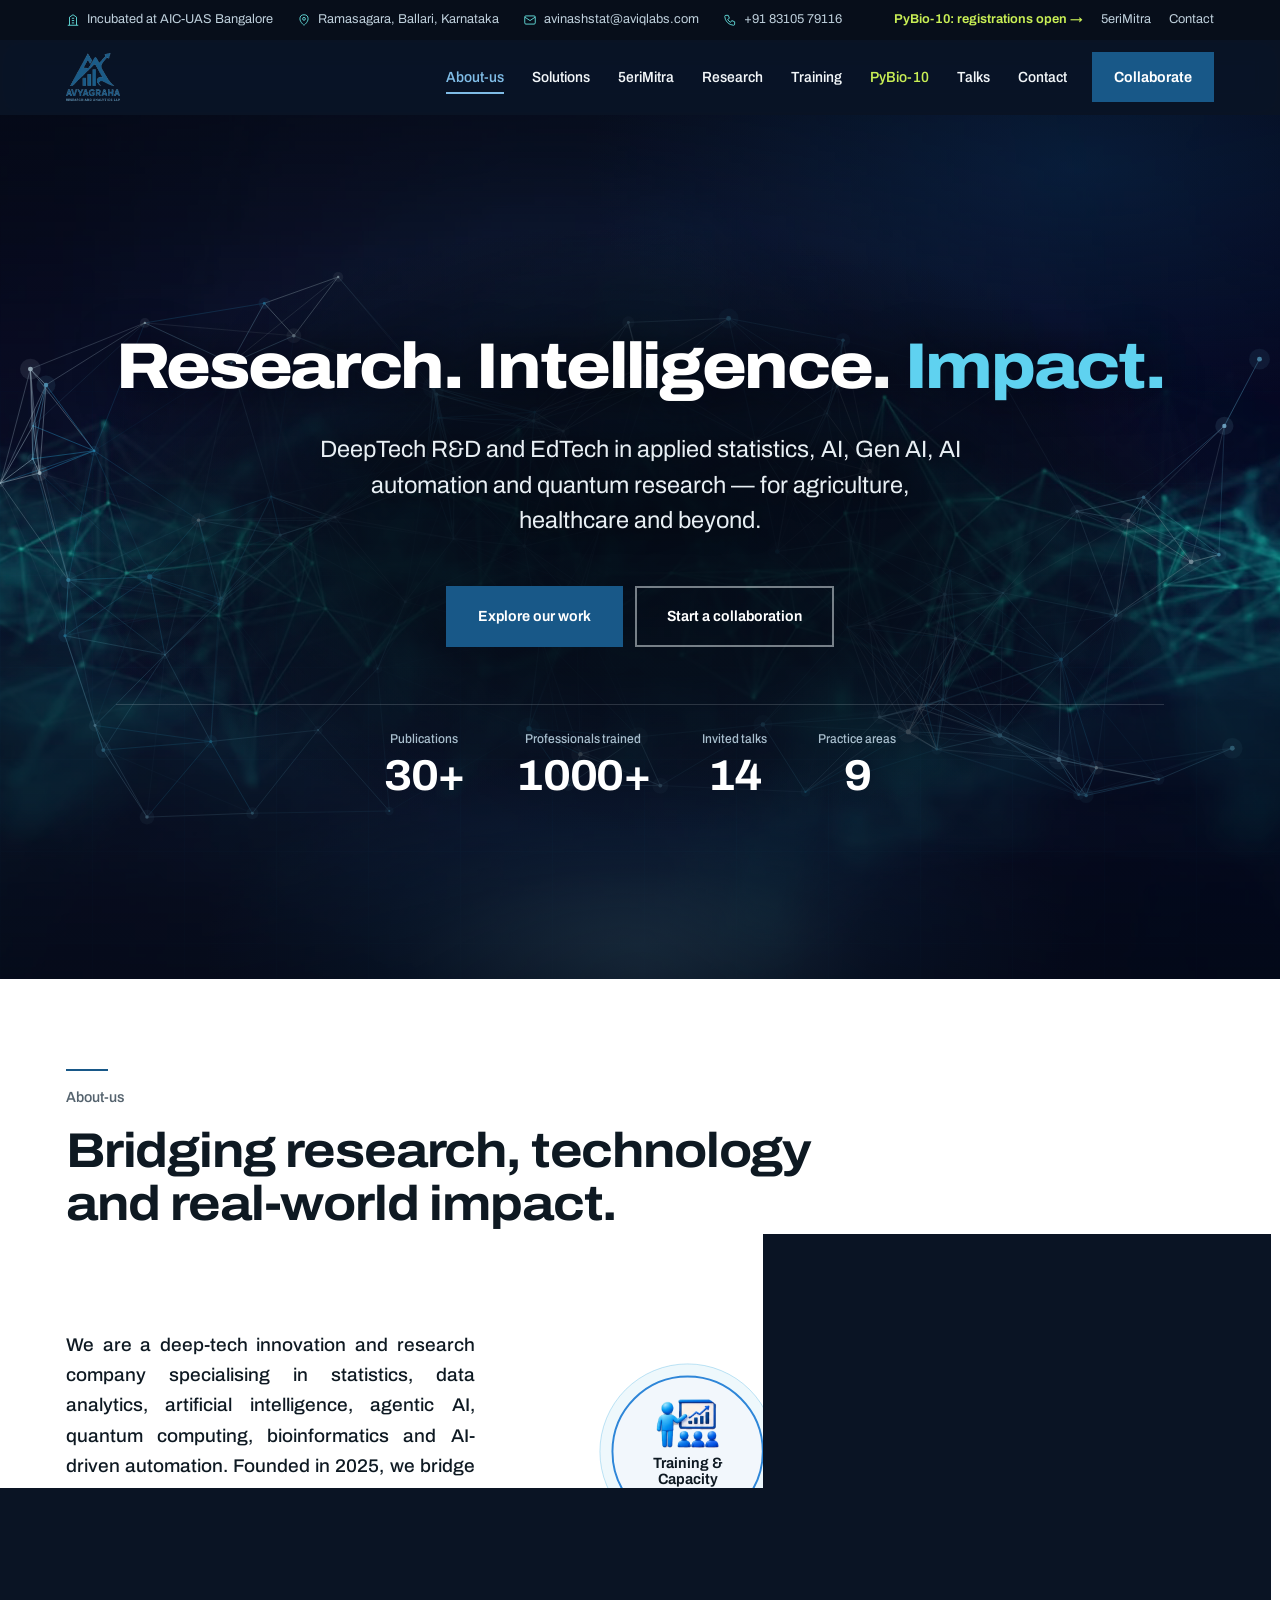
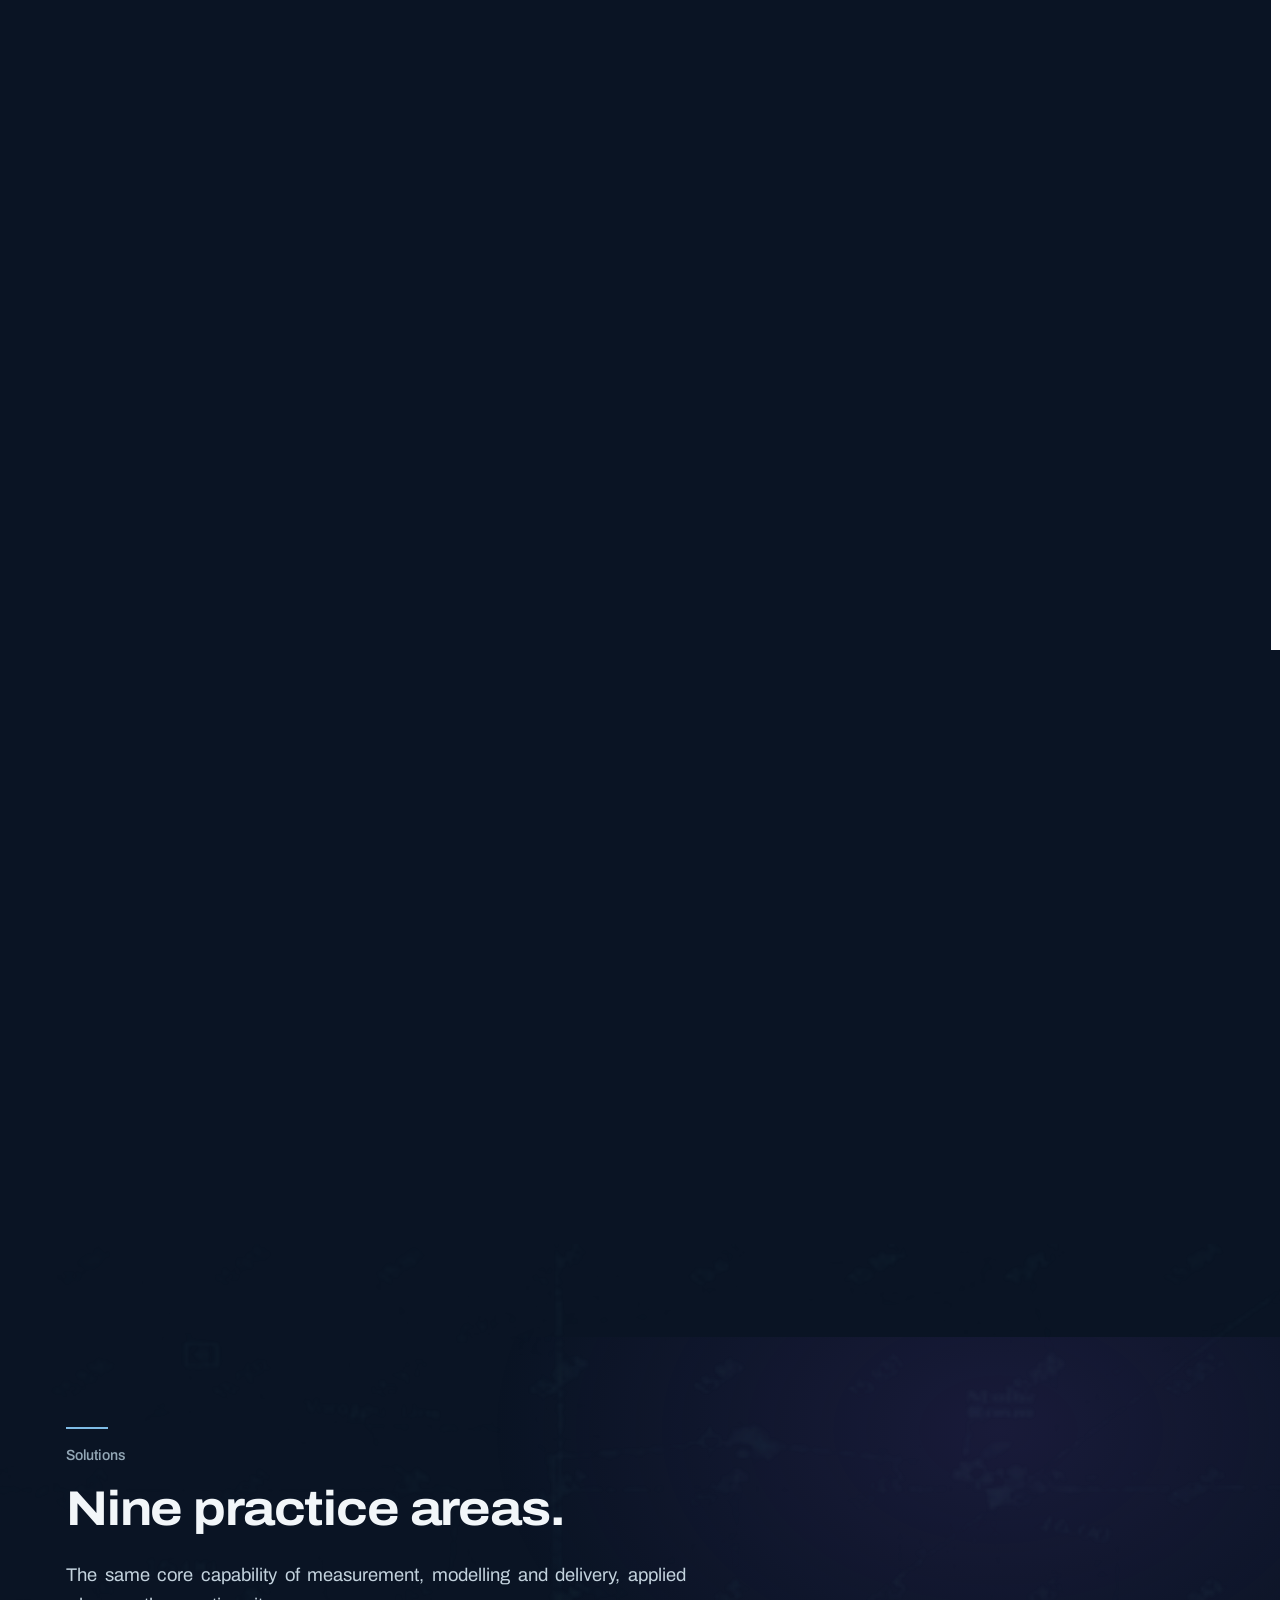
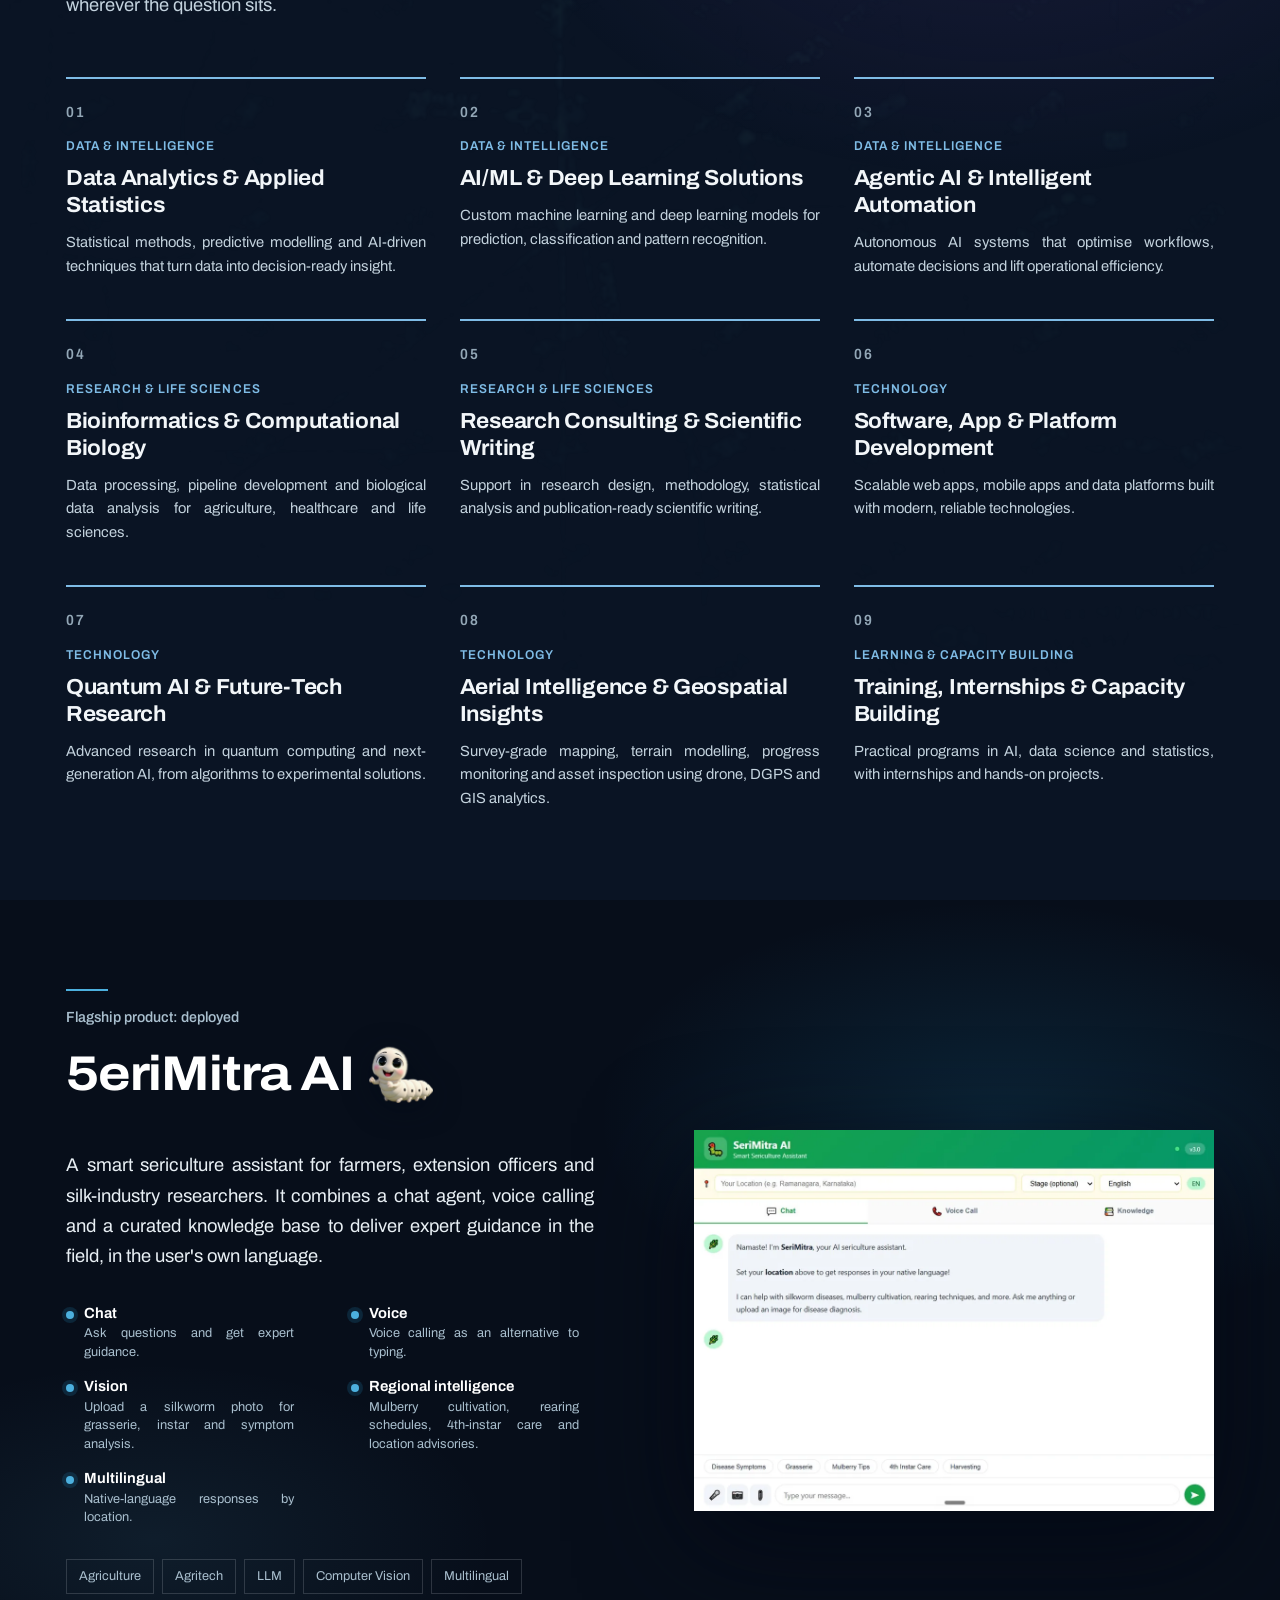
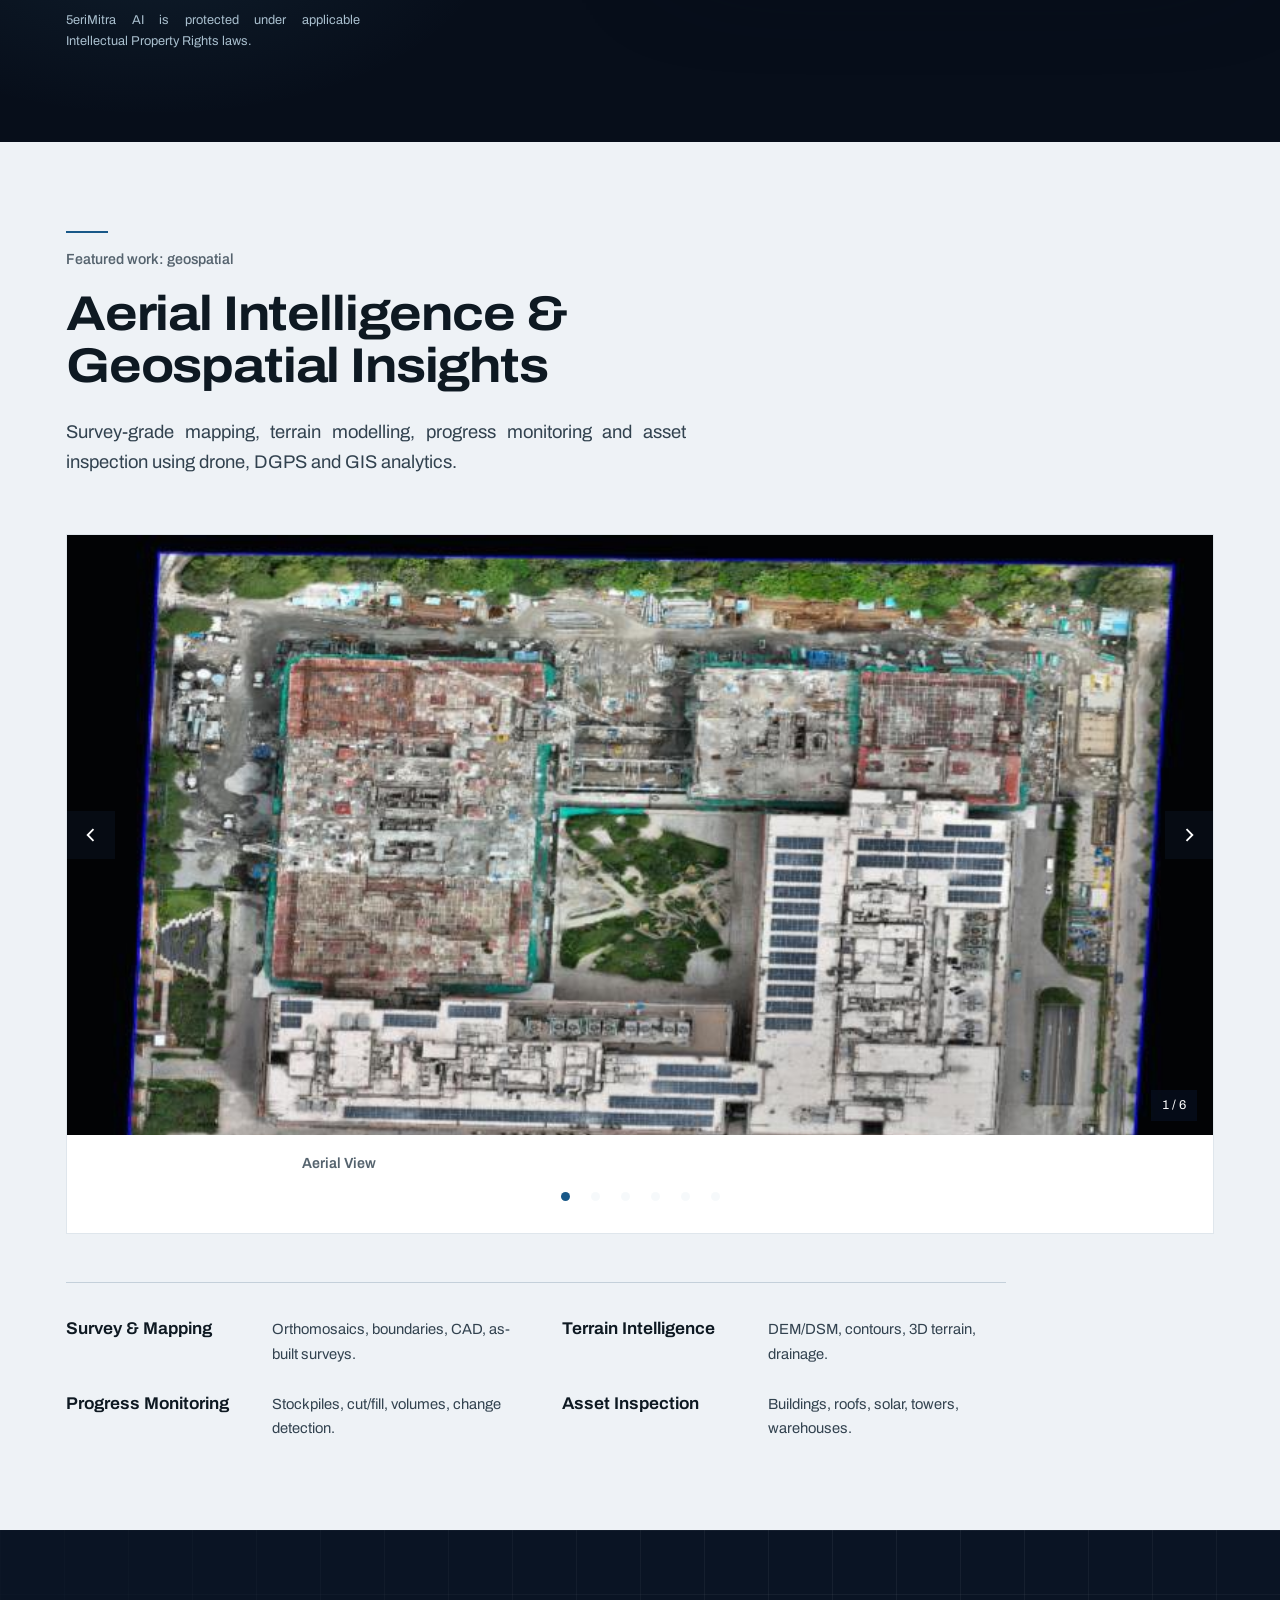
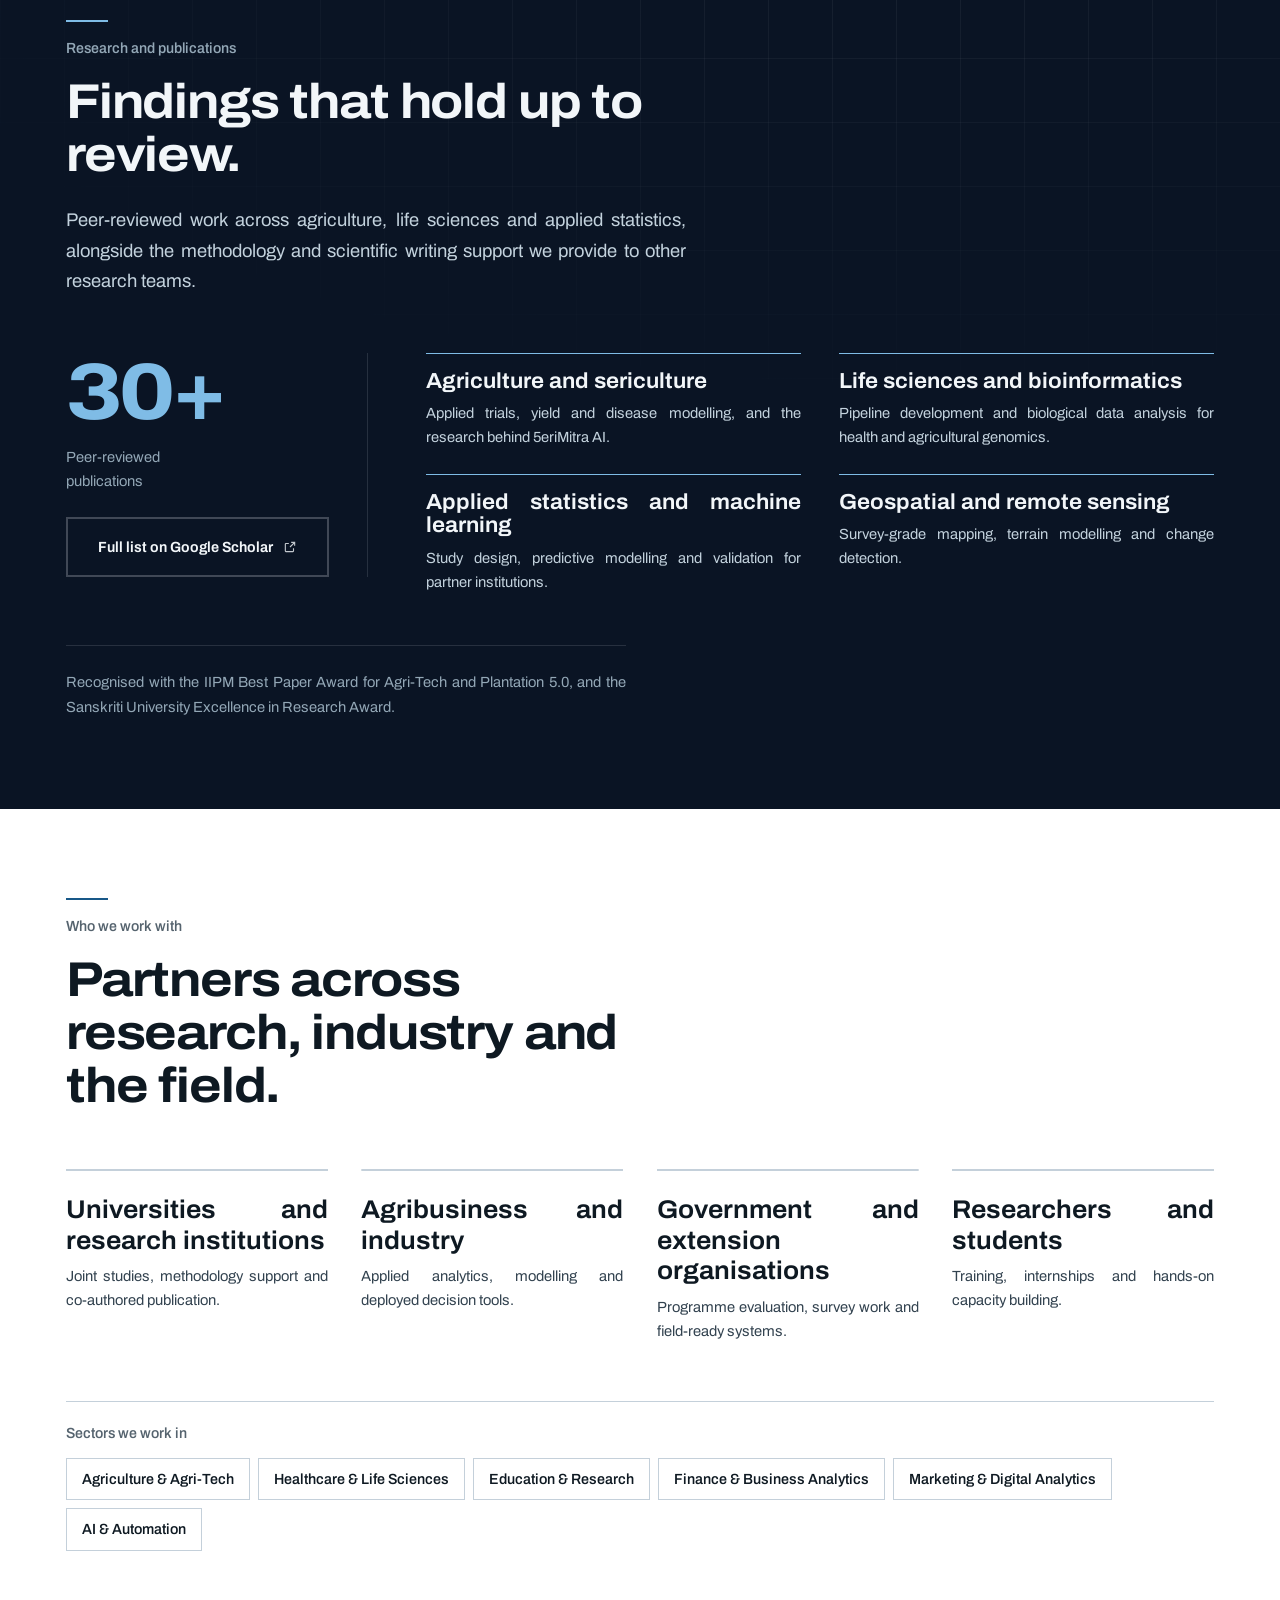
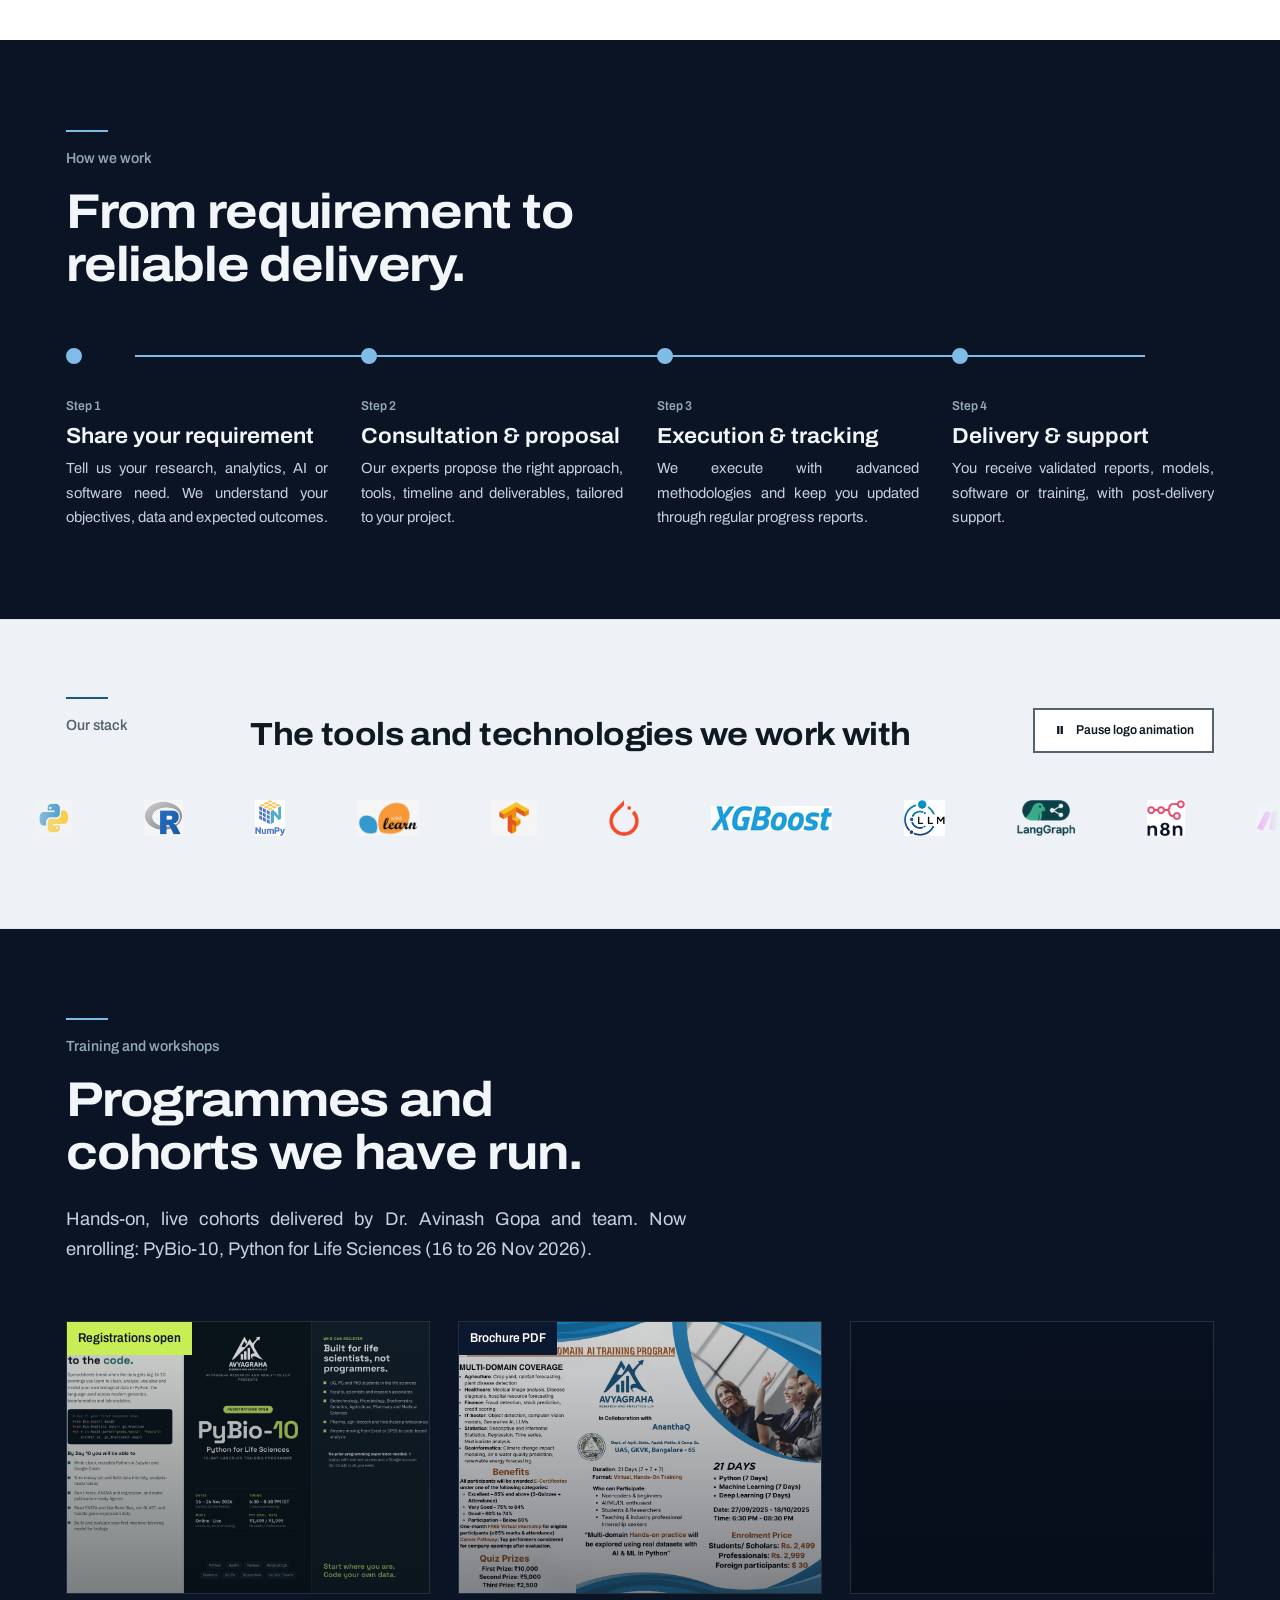
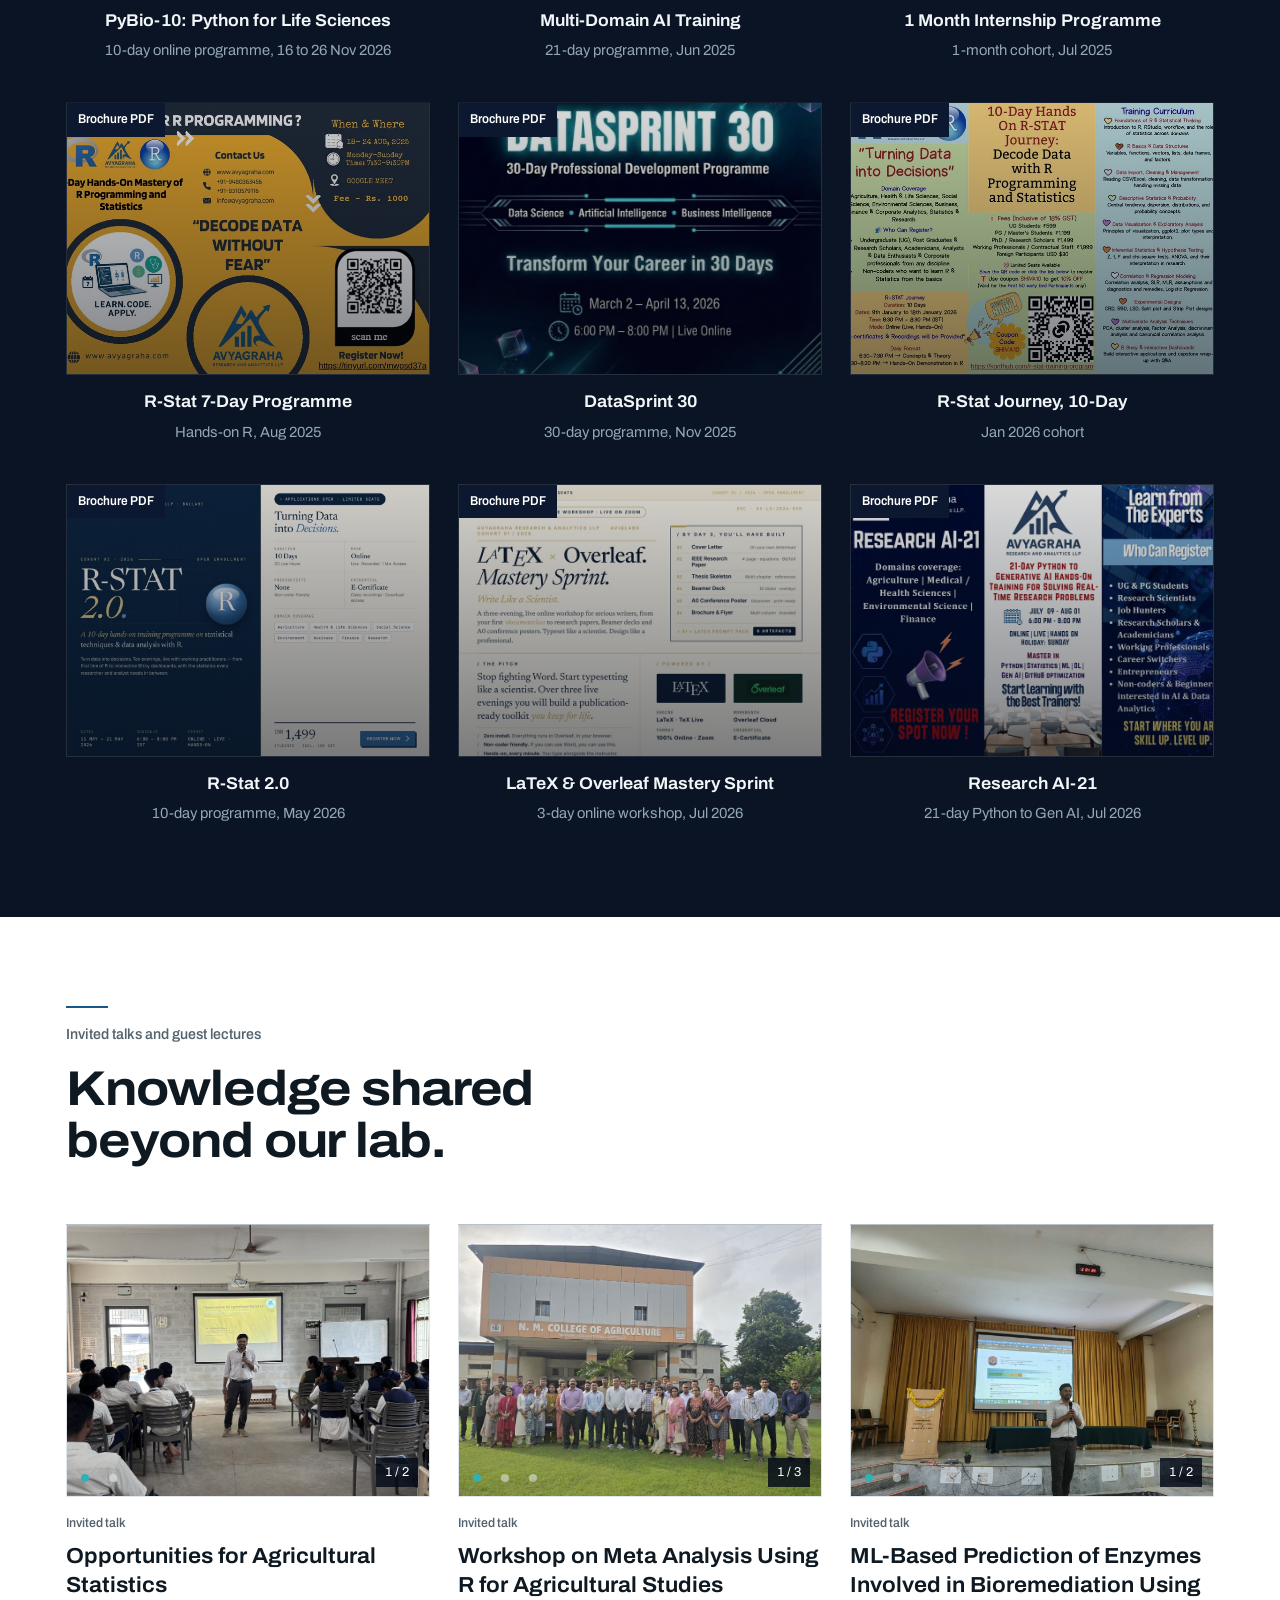
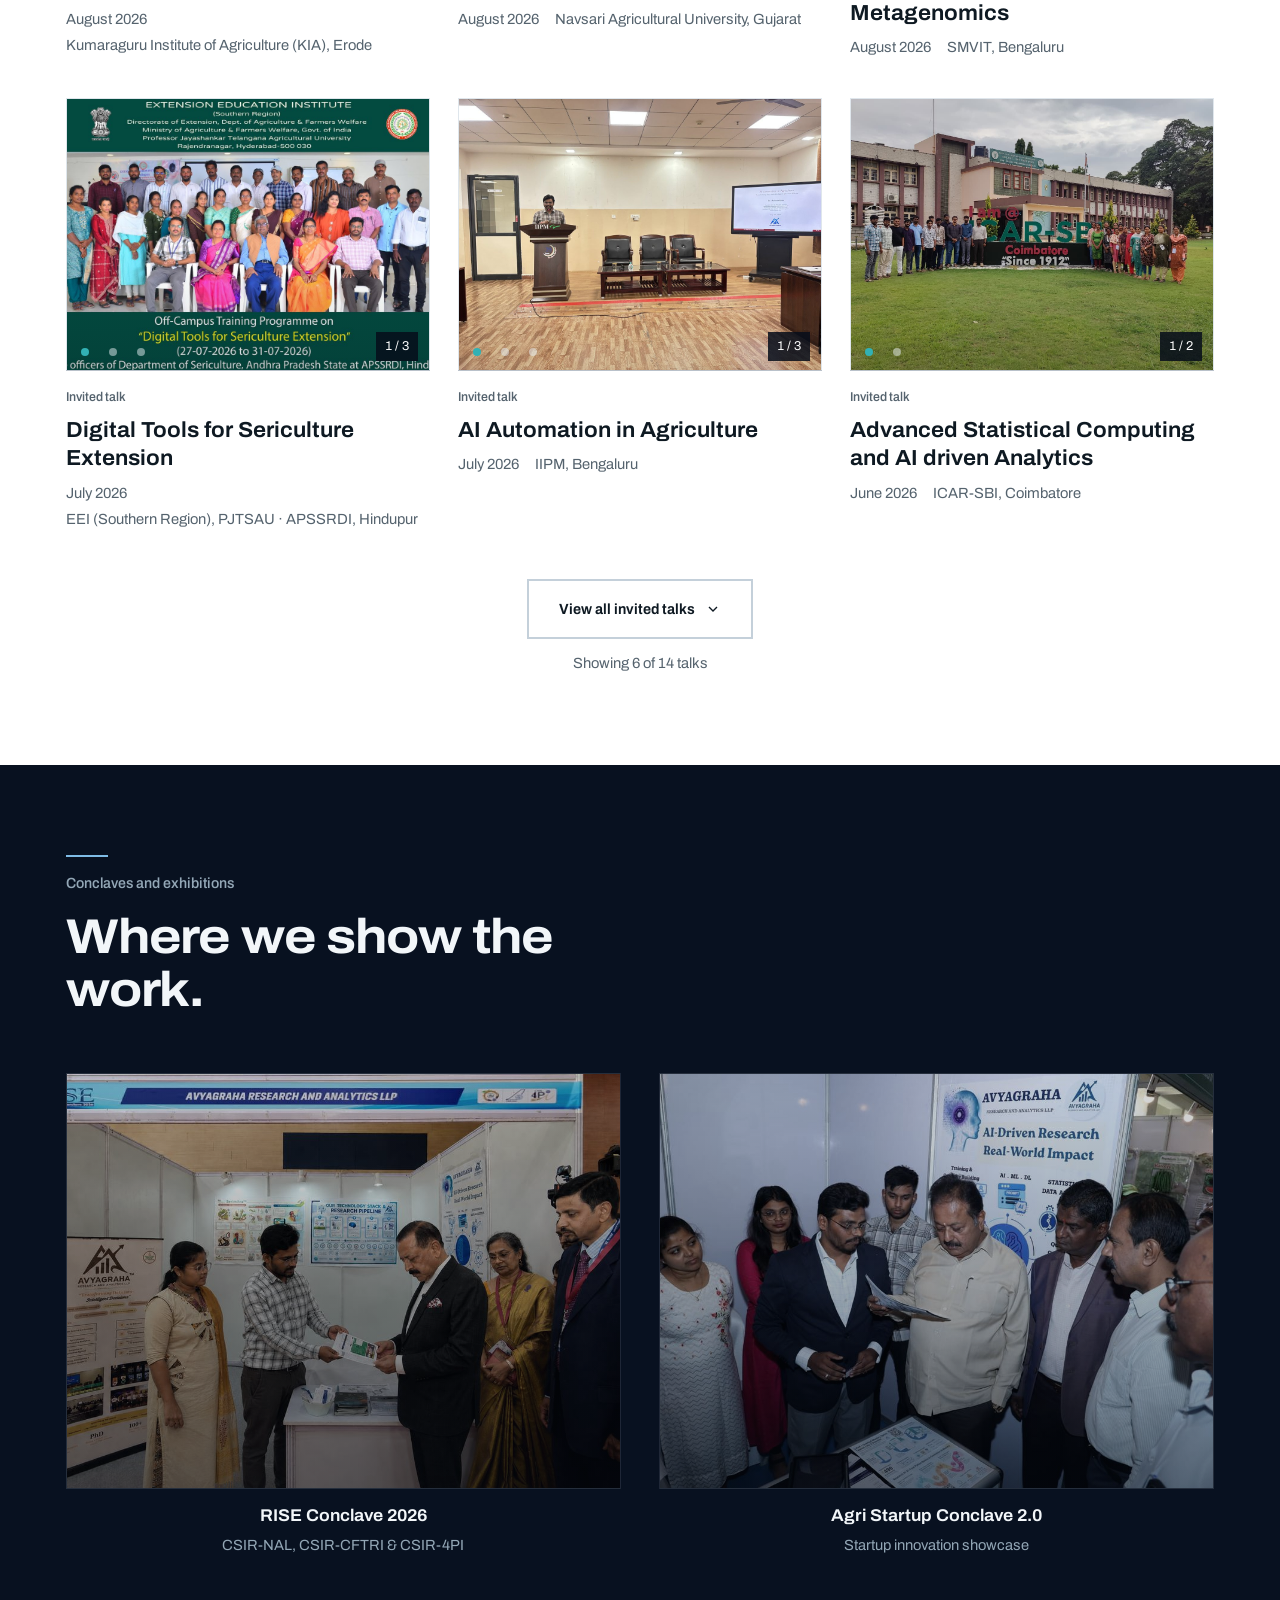
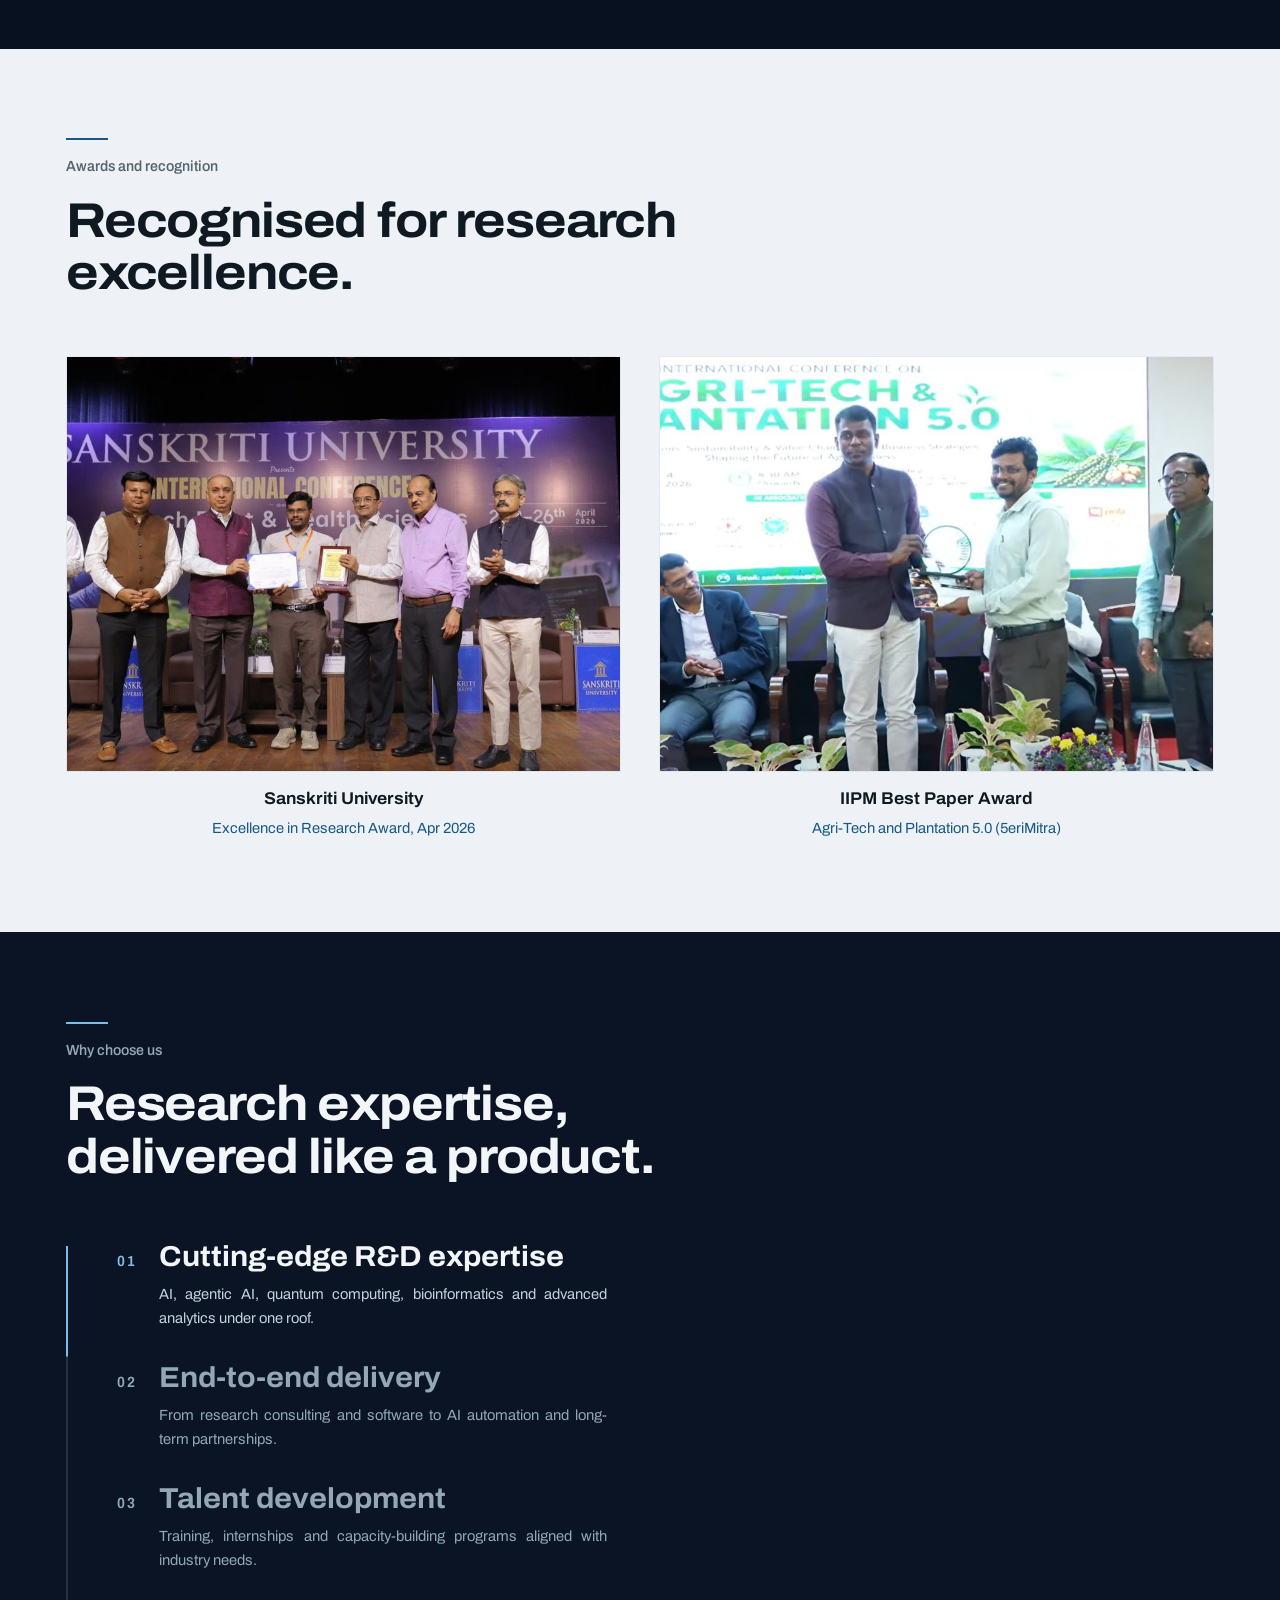
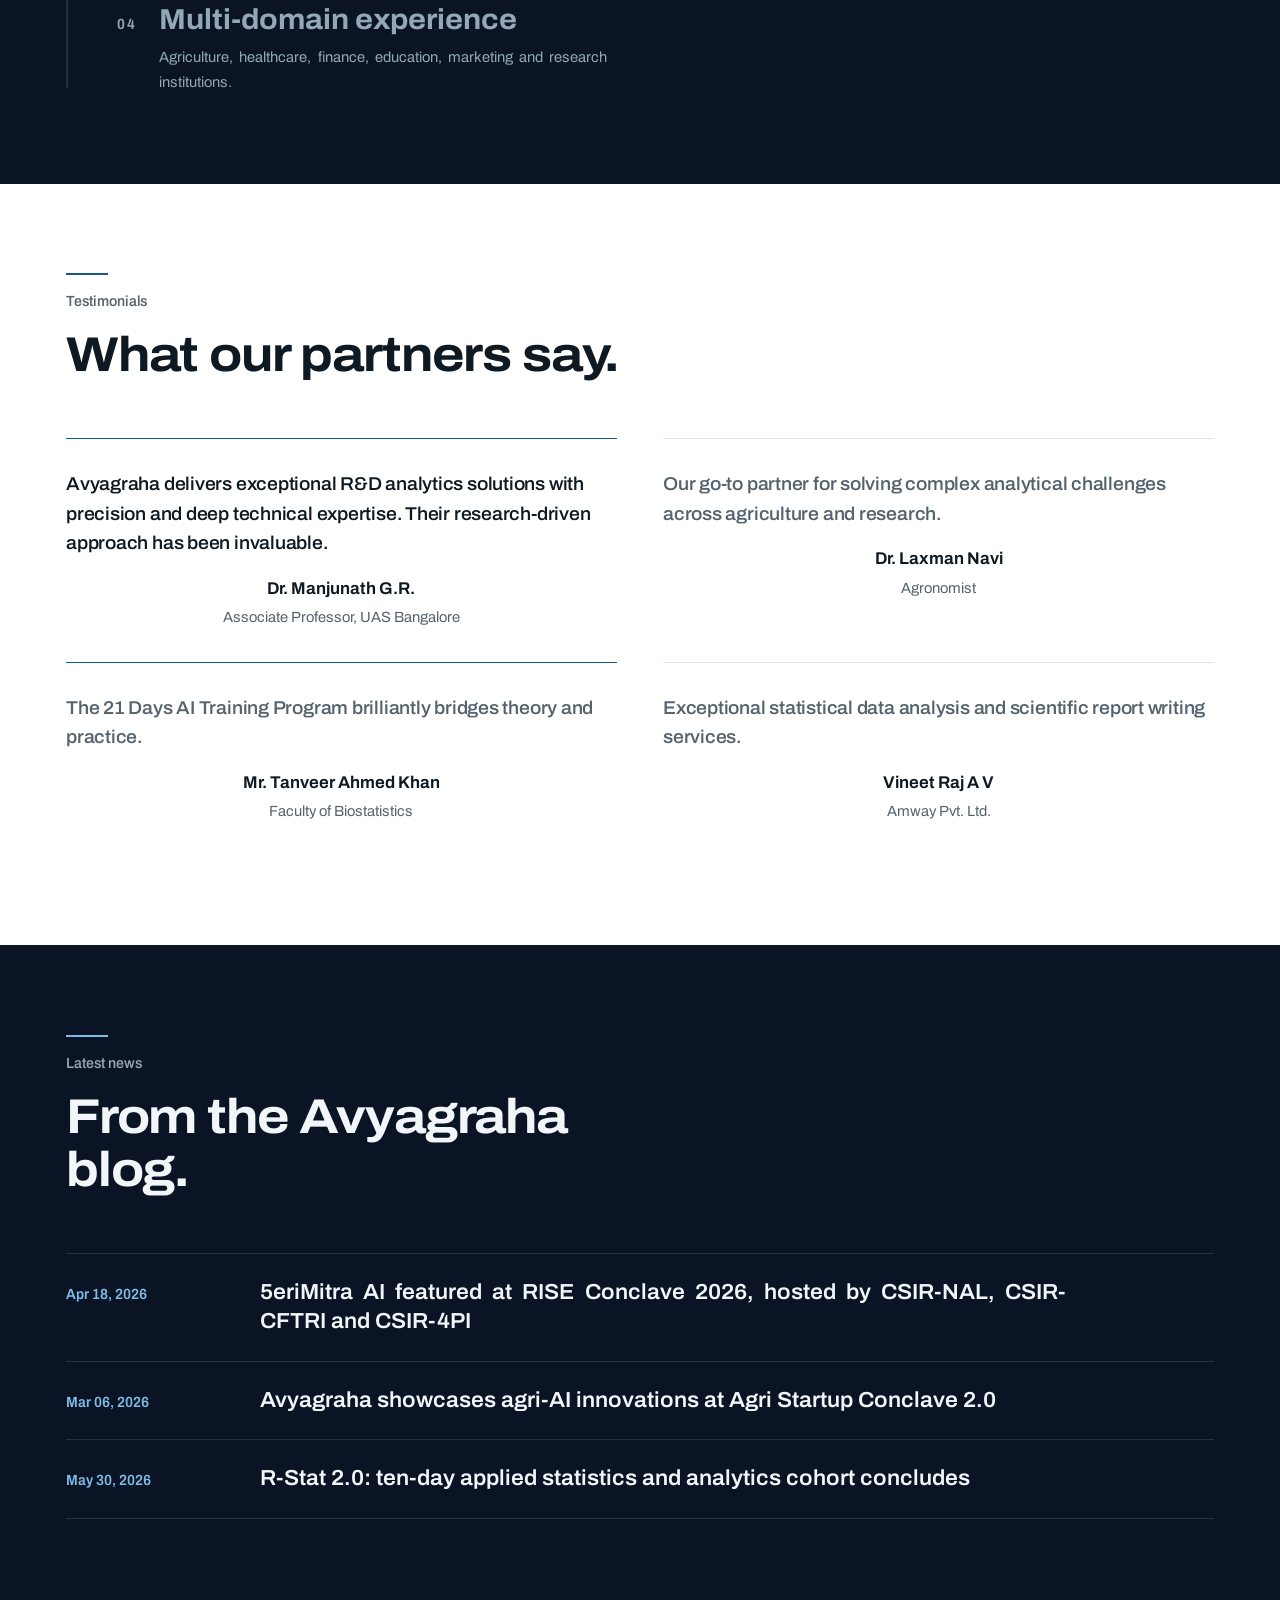
==== commit 3ce7ebd5: "Fix mobile navigation and sticky header - Mobile menu opened empty: backdrop-filter on the header ma" ====
--- a/index.html
+++ b/index.html
@@ -9,7 +9,7 @@
 <link rel="preconnect" href="https://fonts.gstatic.com" crossorigin>
 <link href="https://fonts.googleapis.com/css2?family=Archivo:ital,wdth,wght@0,62..125,100..900;1,62..125,100..900&display=swap" rel="stylesheet">
 <script>document.documentElement.className+=" js";</script>
-<link rel="stylesheet" href="css/styles-v4.css?v=20261009a">
+<link rel="stylesheet" href="css/styles-v4.css?v=20261009b">
 <link rel="preload" as="image" href="media/hero-network-poster.jpg" fetchpriority="high">
 <link rel="icon" href="images/img01.png" type="image/png">
 <link rel="apple-touch-icon" href="images/img01.png">
@@ -57,8 +57,7 @@
       <a href="tel:+918310579116"><svg viewBox="0 0 24 24" fill="none" stroke-width="1.7"><path d="M5 4h4l2 5-3 2a12 12 0 0 0 5 5l2-3 5 2v4a2 2 0 0 1-2 2A16 16 0 0 1 3 6a2 2 0 0 1 2-2Z"/></svg>+91 83105 79116</a>
     </div>
     <div class="tb-right">
-      <a class="tb-new" href="pybio10/">PyBio-10: registrations open</a>
-      <a href="#events">Training</a>
+      <a class="tb-new" href="pybio10/">PyBio-10: registrations open →</a>
       <a href="#work">5eriMitra</a>
       <a href="#contact">Contact</a>
     </div>
@@ -69,7 +68,7 @@
 <header class="site">
   <div class="wrap nav">
     <a class="brand" href="#top">
-      <img class="brand-logo" src="images/img01.png" width="204" height="180" alt="Avyagraha Research and Analytics LLP">
+      <picture><source media="(max-width:1040px)" srcset="images/img32.png"><img class="brand-logo" src="images/img01.png" width="204" height="180" alt="Avyagraha Research and Analytics LLP"></picture>
     </a>
     <nav class="menu" id="menu" aria-label="Main">
       <a href="#about">About-us</a>
@@ -82,9 +81,12 @@
       <a href="#contact">Contact</a>
       <a class="enq" href="#collaborate">Collaborate</a>
     </nav>
+    <a class="nav-reg" href="pybio10/register/">Register: PyBio-10</a>
     <button class="burger" id="burger" aria-label="Menu" aria-controls="menu" aria-expanded="false"><span></span><span></span><span></span></button>
   </div>
 </header>
+
+<div class="menu-scrim" id="menuScrim" hidden></div>
 
 <main id="main">
 
@@ -937,7 +939,7 @@
 <a class="totop" id="toTop" href="#top" aria-label="Back to top" hidden><svg viewBox="0 0 24 24" aria-hidden="true"><path d="M12 19V5M5 12l7-7 7 7"/></svg></a>
 
 <script src="js/logos.js?v=4ca19a80fb" defer></script>
-<script src="js/script.js?v=a5233879c7" defer></script>
+<script src="js/script.js?v=20261009b" defer></script>
 <script src="js/script-v4.js?v=5e3f9ade26" defer></script>
 </body>
 </html>
--- a/css/styles-v4.css
+++ b/css/styles-v4.css
@@ -137,7 +137,10 @@
 html{scroll-behavior:smooth;overflow-x:hidden;-webkit-text-size-adjust:100%;text-size-adjust:100%}
 body{font-family:var(--font);font-variation-settings:'wdth' 100,'wght' 400;
   font-size:var(--t-base);line-height:1.65;color:var(--fg-body);background:var(--bg);
-  overflow-x:hidden;-webkit-font-smoothing:antialiased}
+  -webkit-font-smoothing:antialiased}
+/* overflow-x on body made it a scroll container, which stopped the sticky
+   header from sticking; clip trims sideways overflow without that side effect */
+@supports (overflow:clip){html,body{overflow-x:clip}}
 h1,h2,h3,h4{color:var(--fg);line-height:1.08;font-weight:700}
 p{max-width:68ch}
 a{color:inherit;text-decoration:none}
@@ -1405,6 +1408,37 @@
   .topbar .tb-left a{min-height:40px}
 }
 
+/* ---------- MOBILE NAVIGATION (Oct 2026) ----------
+   backdrop-filter on the header turns it into the containing block for
+   position:fixed children, so the slide-in menu was being sized to the
+   70px header and its links were clipped out of view. Below the desktop
+   breakpoint the header gets a solid ground instead, and the menu becomes
+   a full-height drawer under it. */
+@media(max-width:1040px){
+  header.site{-webkit-backdrop-filter:none;backdrop-filter:none;background:rgba(8,16,30,.97);border-bottom-color:var(--rule)}
+  .nav{padding-top:8px;padding-bottom:8px;gap:12px}
+  .menu{position:fixed;top:var(--nav-h,64px);right:0;bottom:0;left:auto;width:min(86vw,360px);height:auto;
+    padding:8px 20px calc(24px + env(safe-area-inset-bottom));background:var(--bg-raised);
+    border-left:1px solid var(--rule);box-shadow:-24px 0 60px rgba(0,0,0,.45)}
+  .menu a{padding:15px 6px;font-size:1.05rem;color:var(--fg)}
+  .menu .enq{padding:15px 22px;margin-top:18px}
+  .menu-scrim{position:fixed;inset:var(--nav-h,64px) 0 0 0;background:rgba(3,8,16,.55);z-index:98;opacity:0;pointer-events:none;transition:opacity var(--mid)}
+  .menu-scrim.on{opacity:1;pointer-events:auto}
+}
+.nav-reg{display:none;align-items:center;margin-left:auto;min-height:38px;padding:8px 14px;background:#C8EE55;color:#0E1922;
+  font-size:.86rem;font-variation-settings:'wdth' 96,'wght' 700;white-space:nowrap}
+.nav-reg:hover{background:#d8f77a}
+@media(max-width:820px){
+  /* utility strip becomes a single-line PyBio-10 announcement */
+  .topbar .tb-left{display:none}
+  .topbar .tb-right{display:flex;width:100%;justify-content:center}
+  .topbar .tb-right a:not(.tb-new){display:none}
+  .topbar-in{padding:0}
+  .topbar a.tb-new{min-height:36px;font-size:.84rem}
+}
+@media(max-width:1040px){.nav-reg{display:inline-flex}}
+@media(max-width:380px){.nav-reg{padding:8px 10px;font-size:.8rem}}
+
 /* PyBio-10 announcement (Oct 2026) */
 .ev-badge-open{background:#C8EE55;color:#0E1922}
 .tb-new{color:#C8EE55 !important;font-variation-settings:'wdth' 100,'wght' 650}
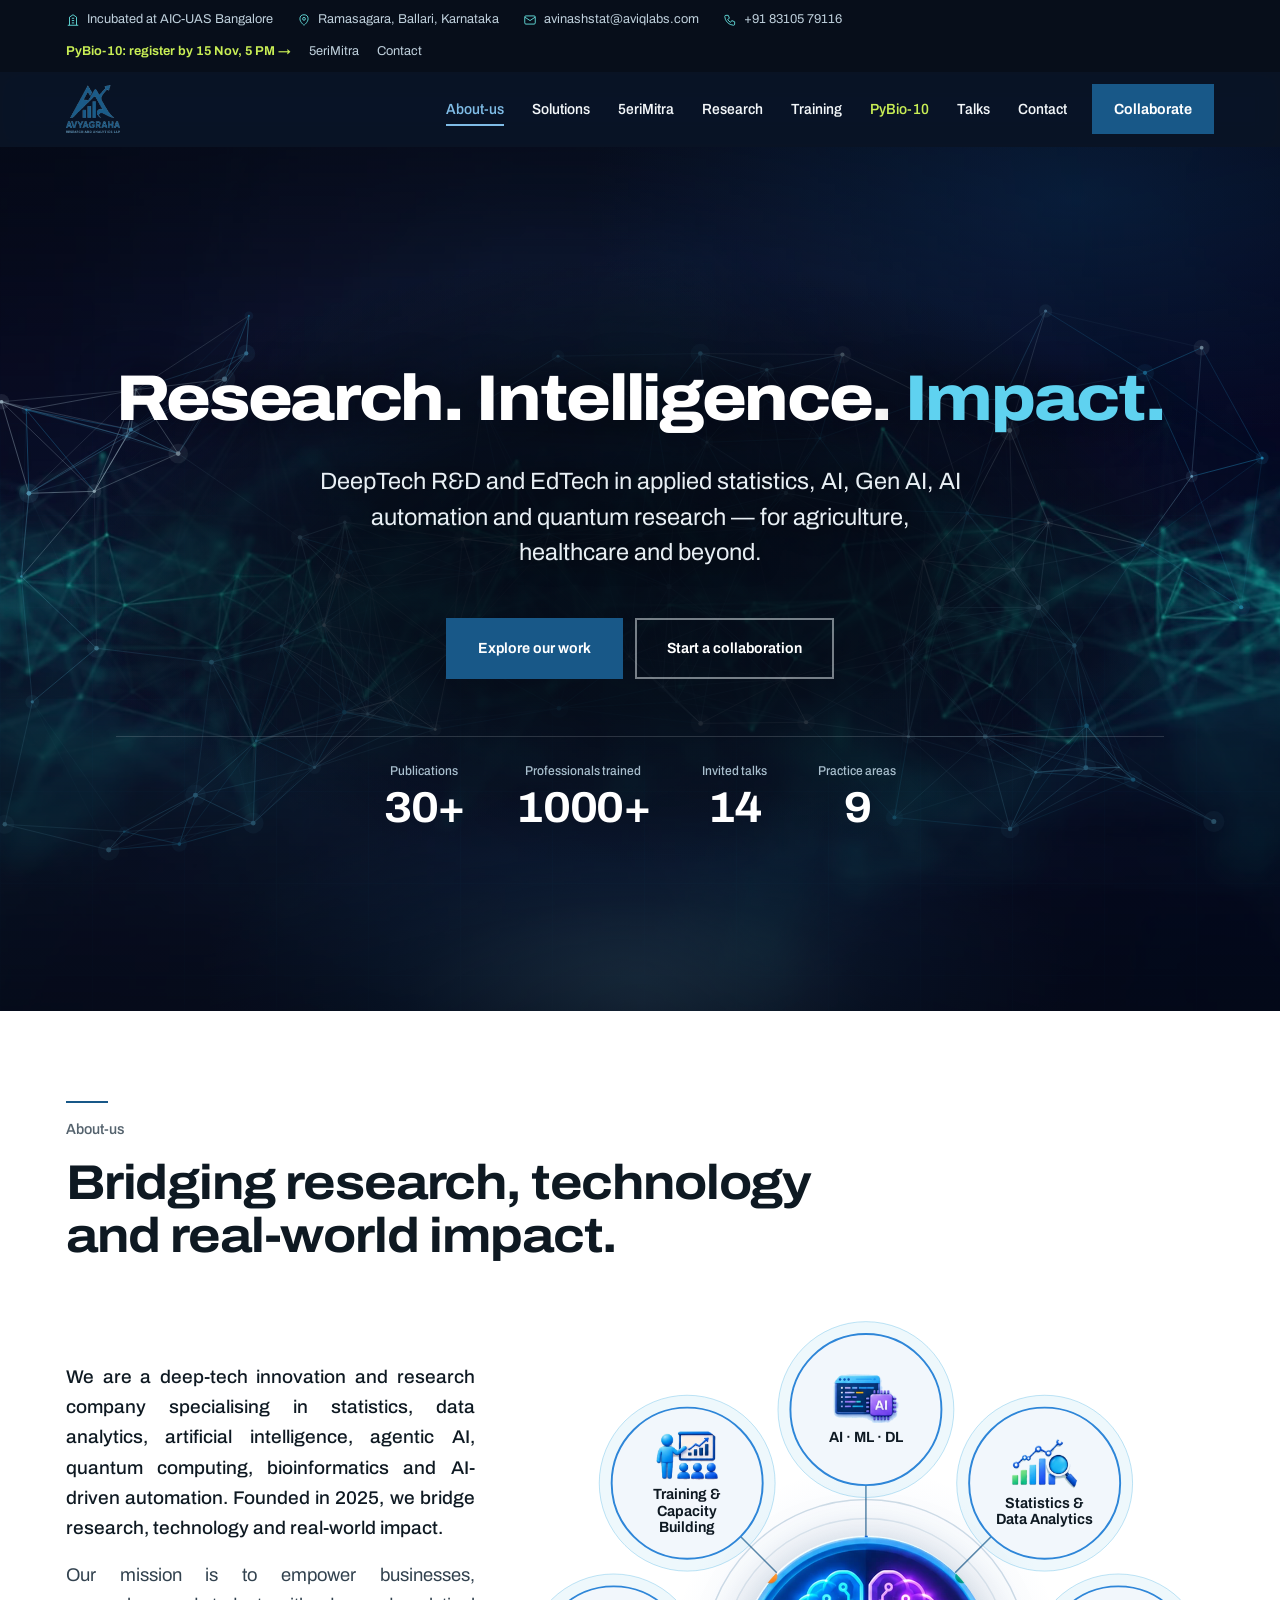
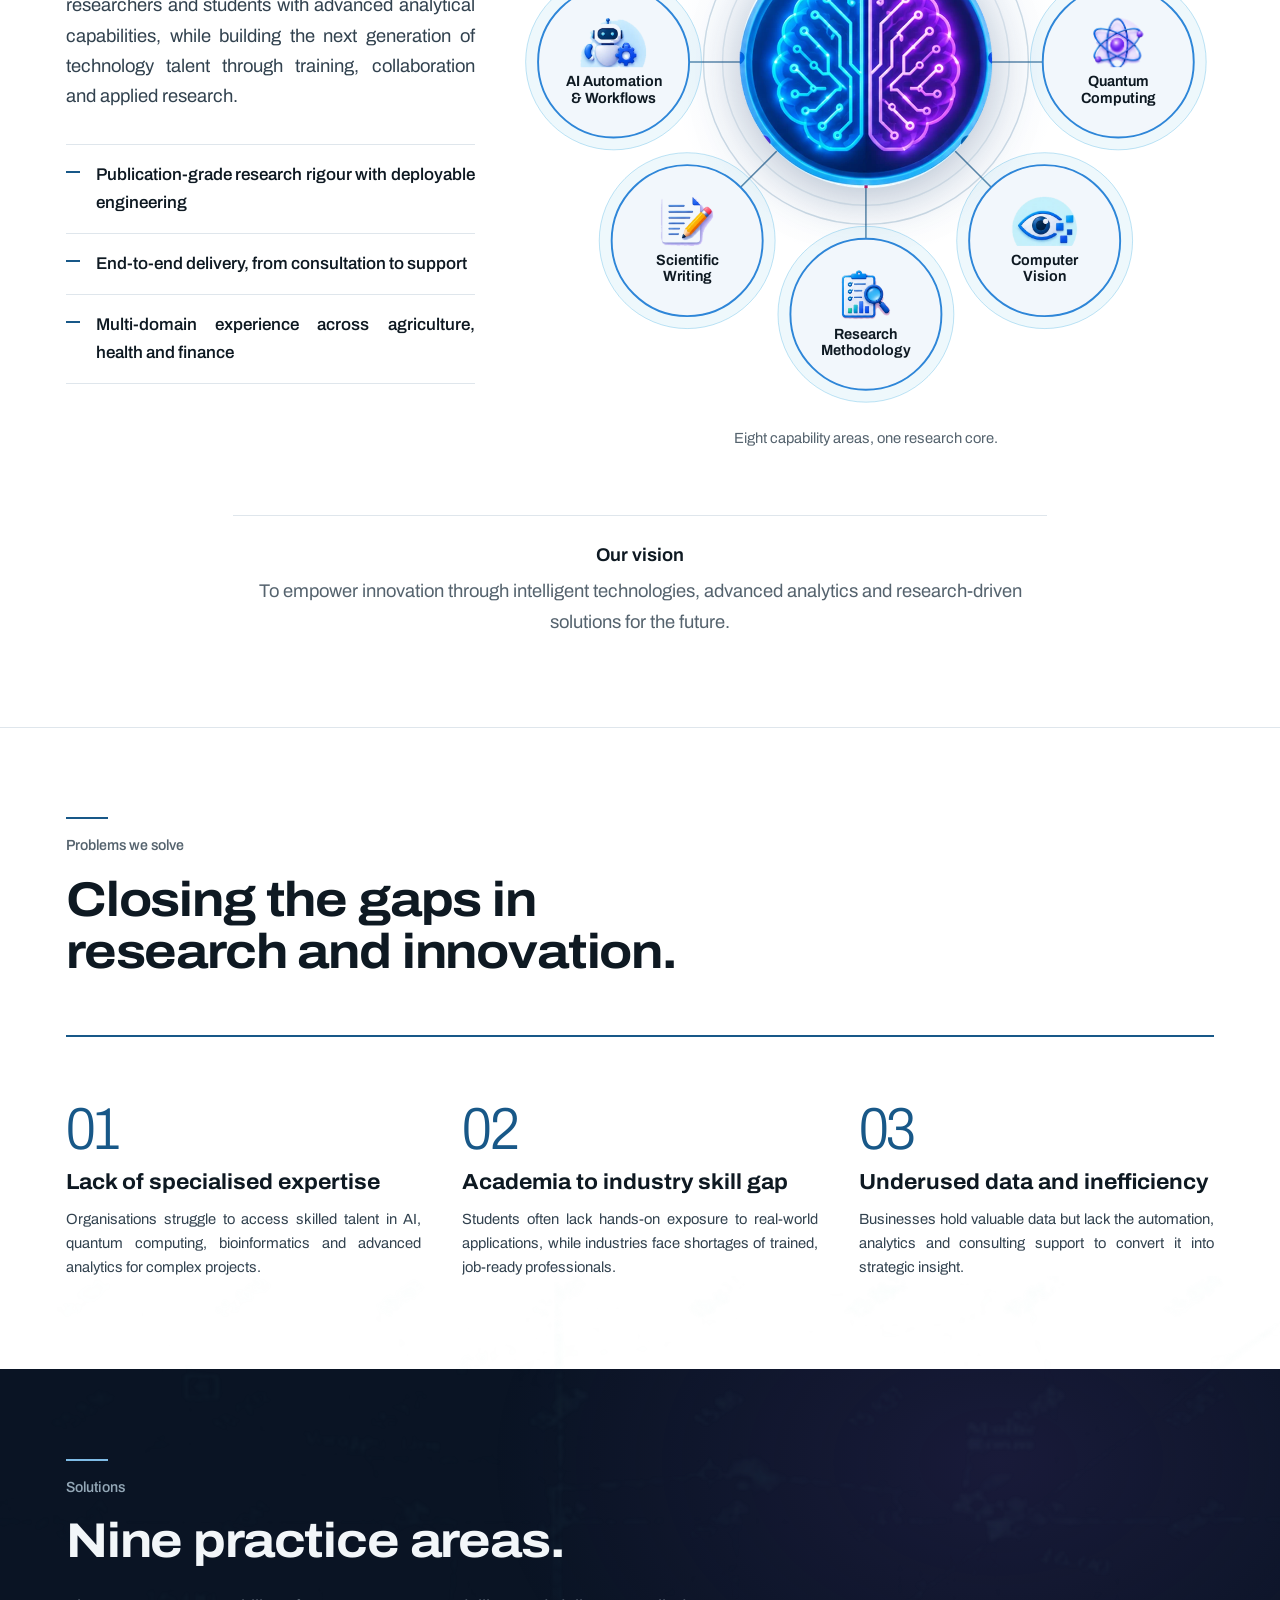
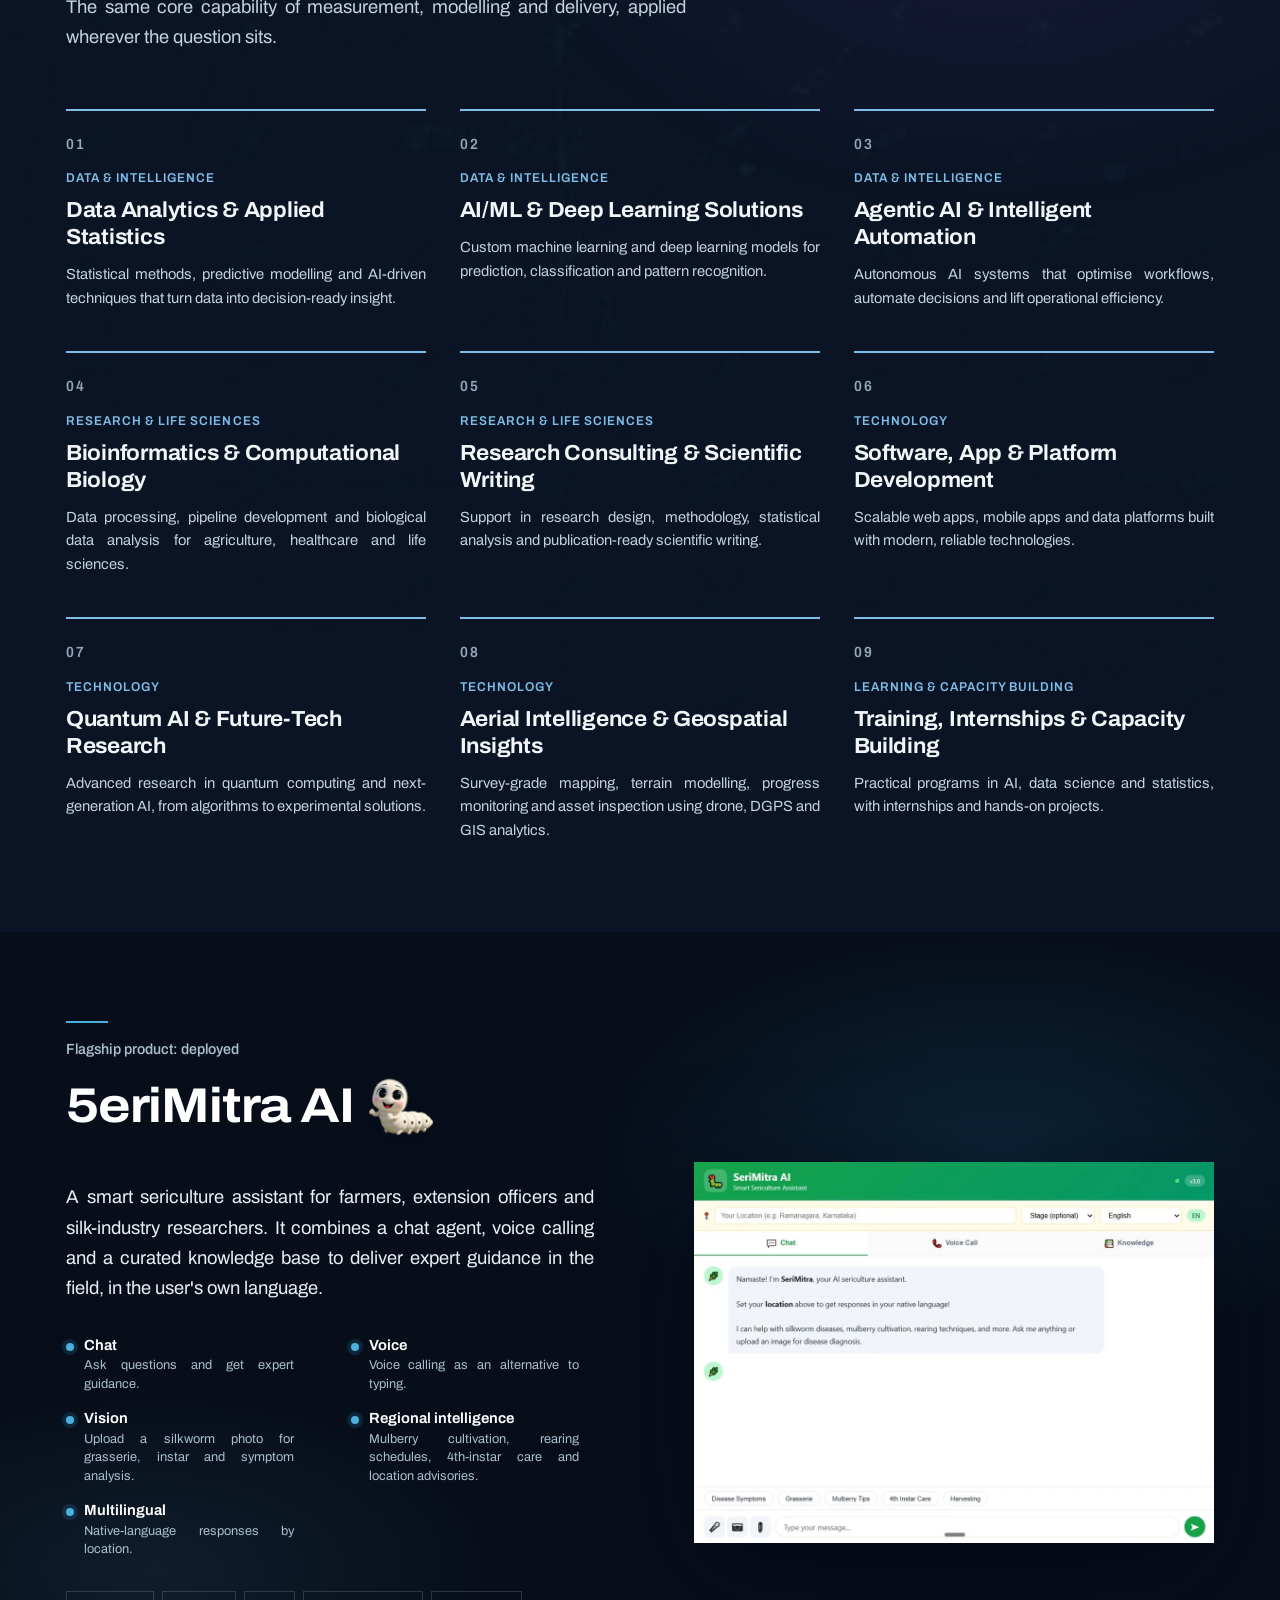
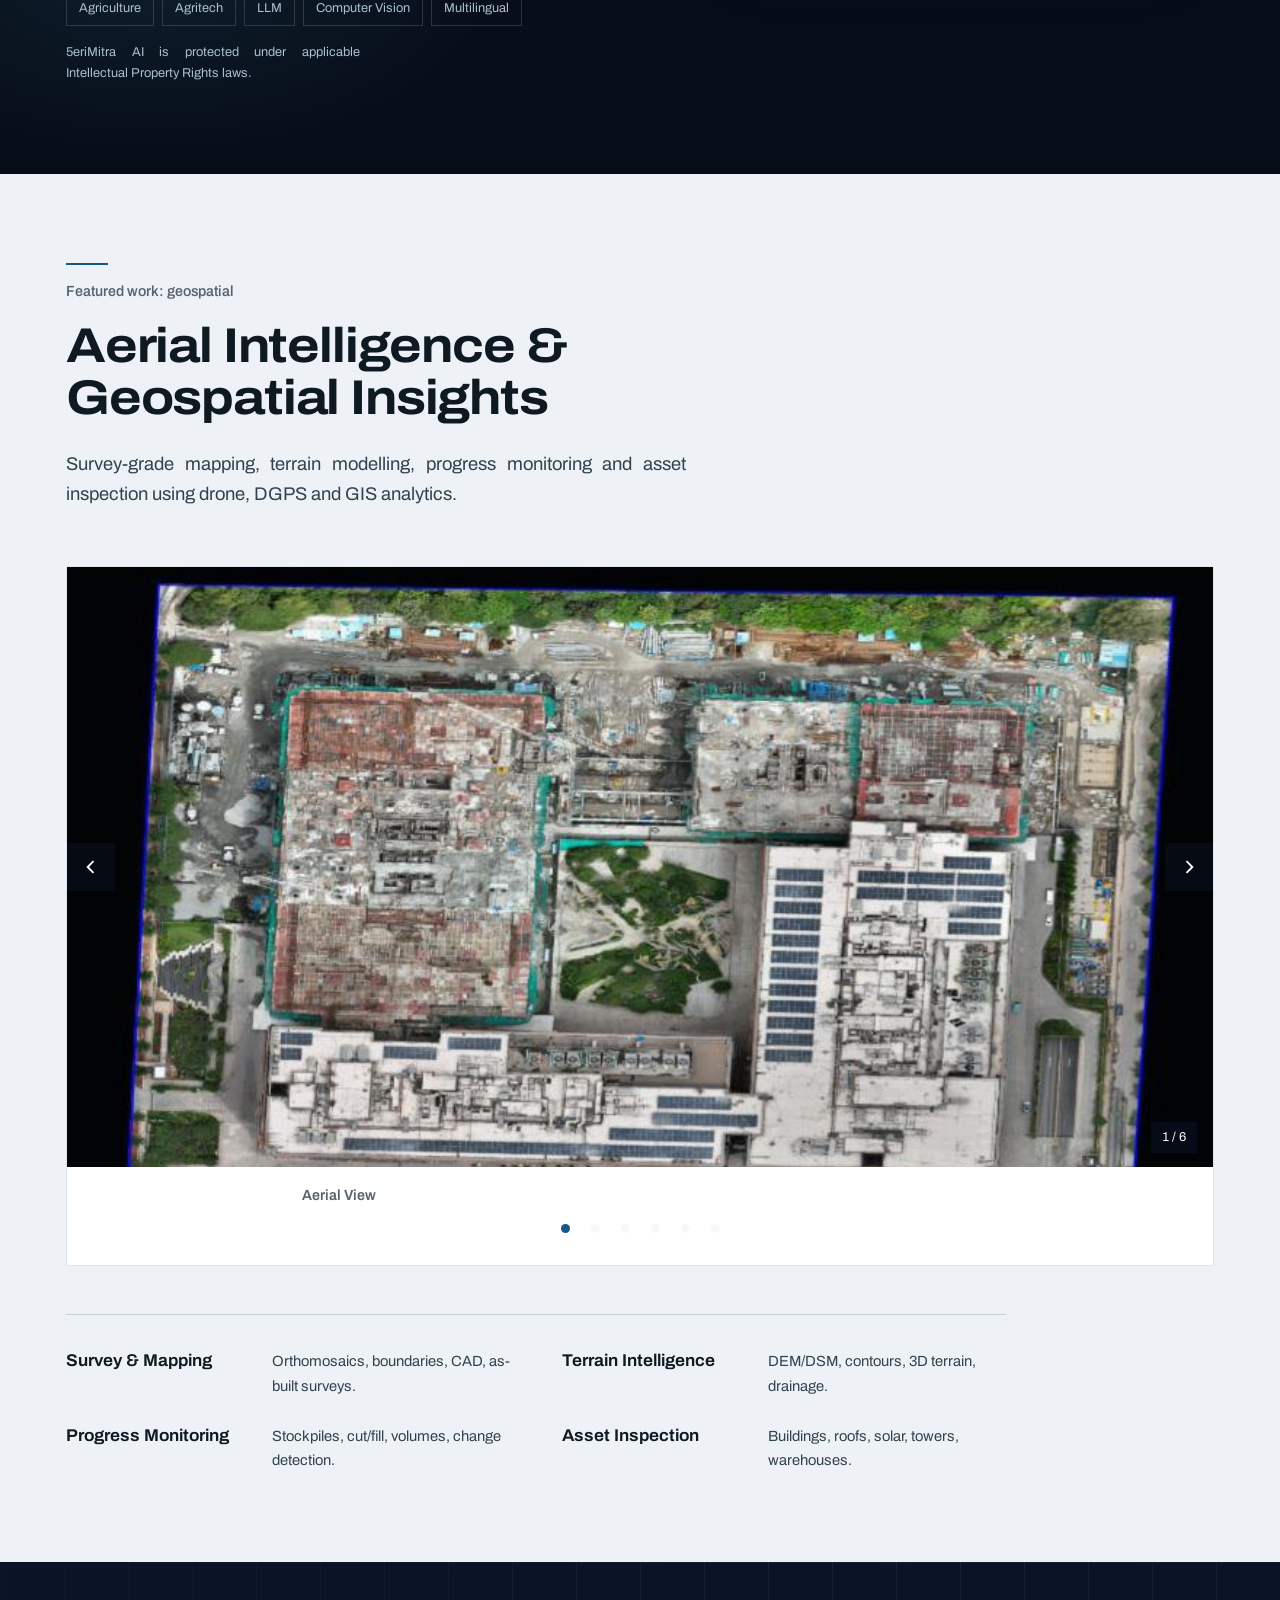
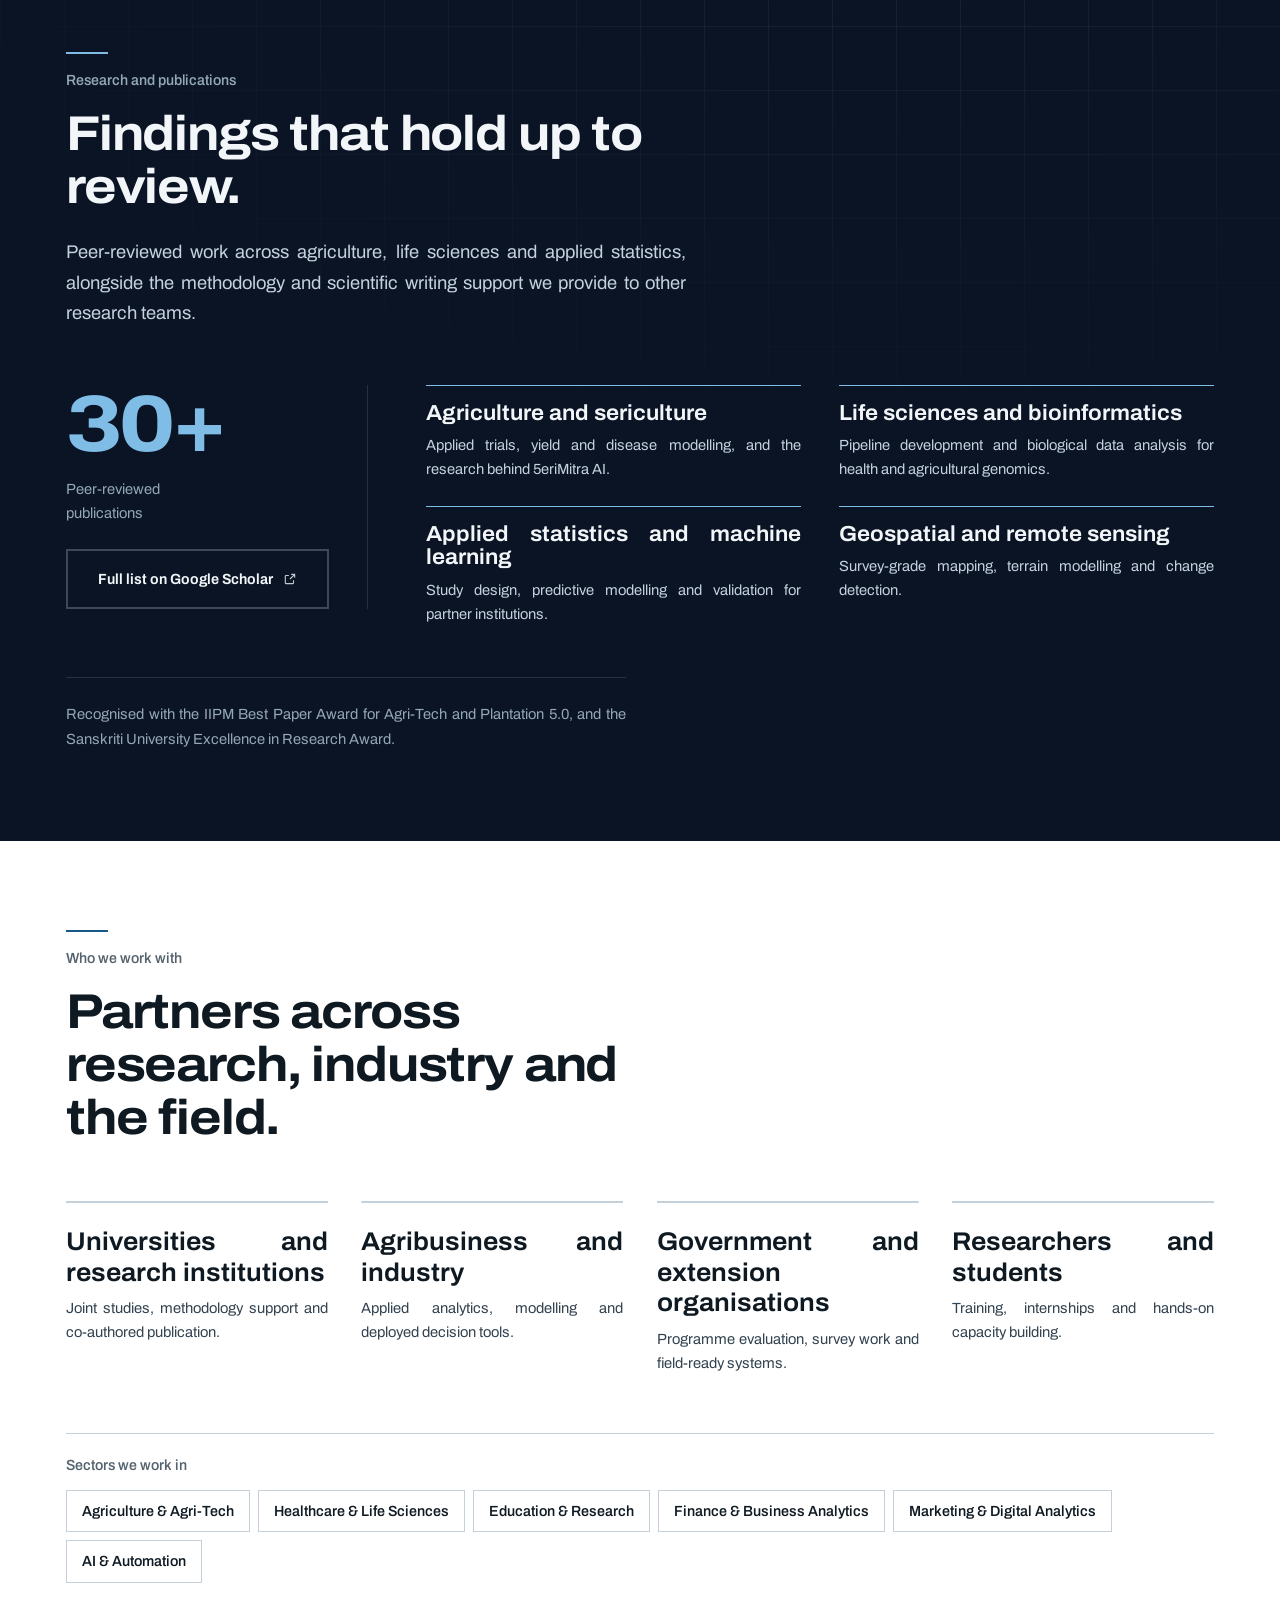
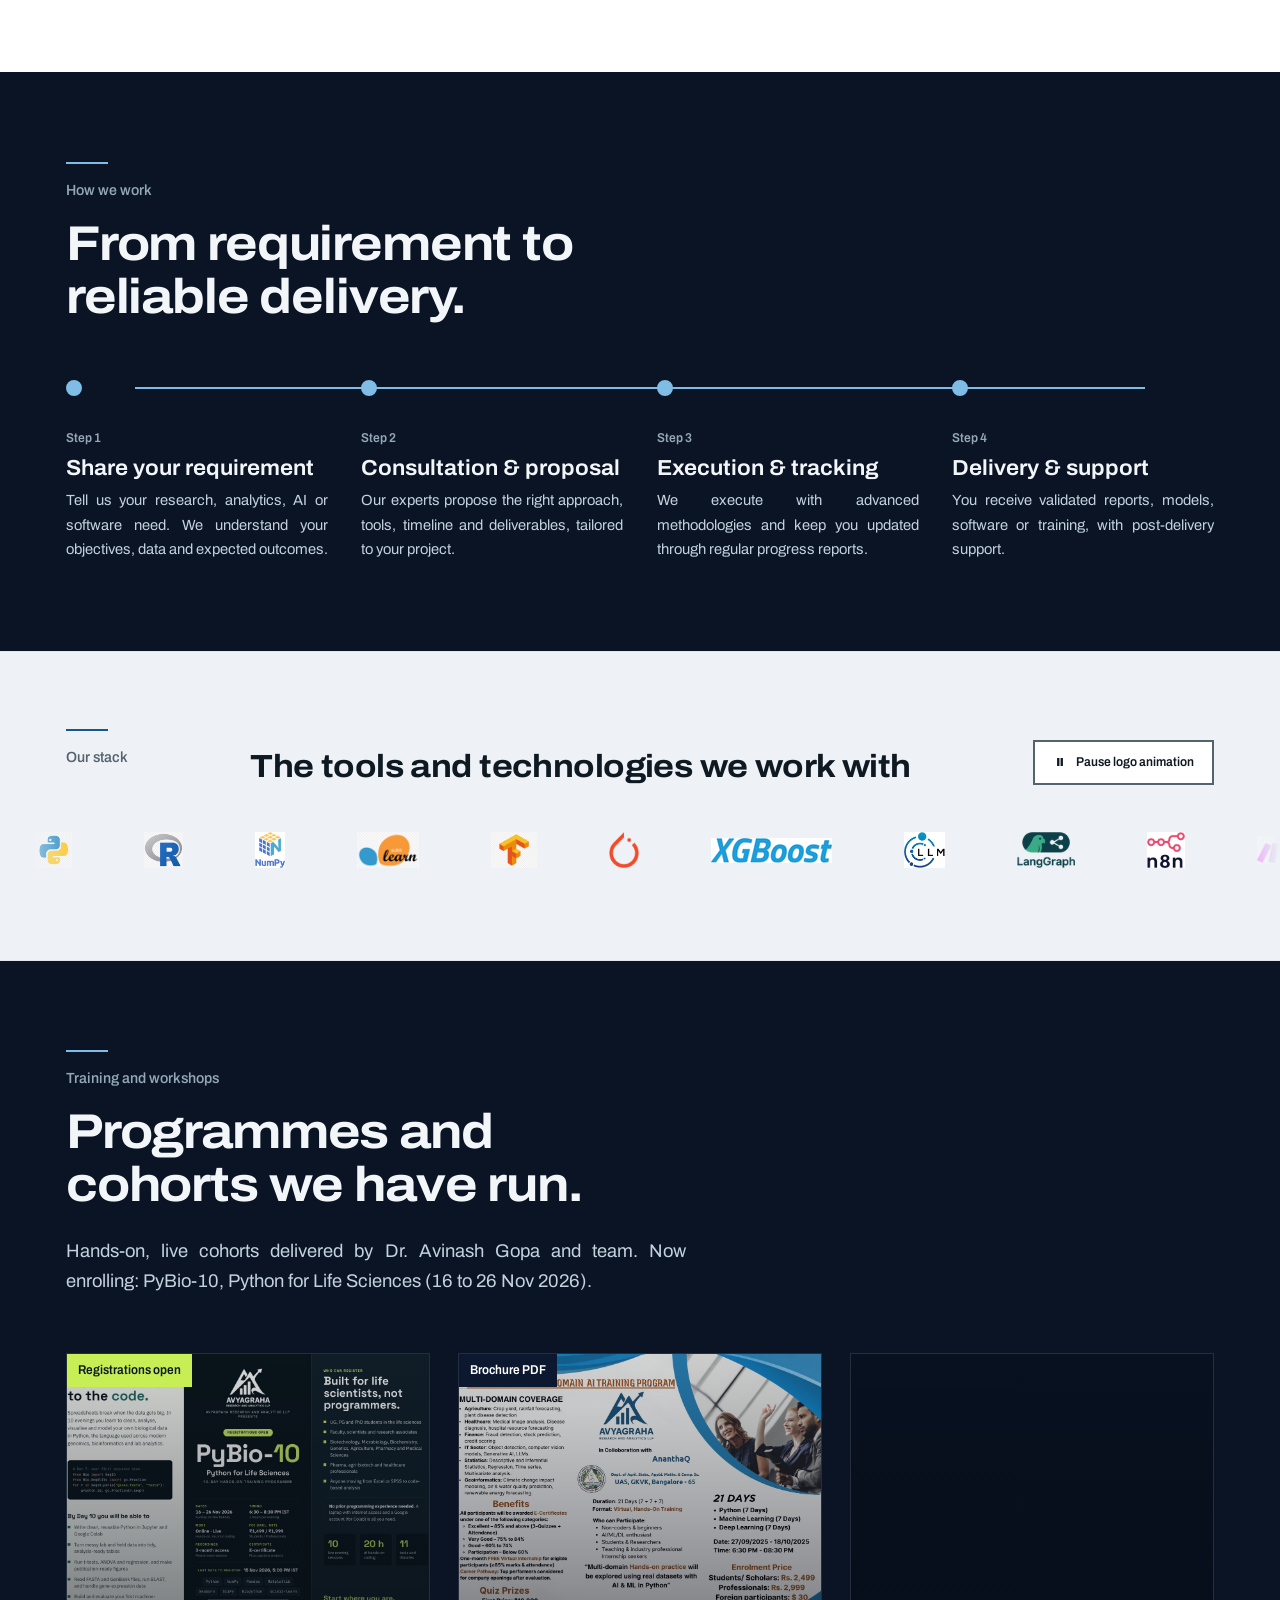
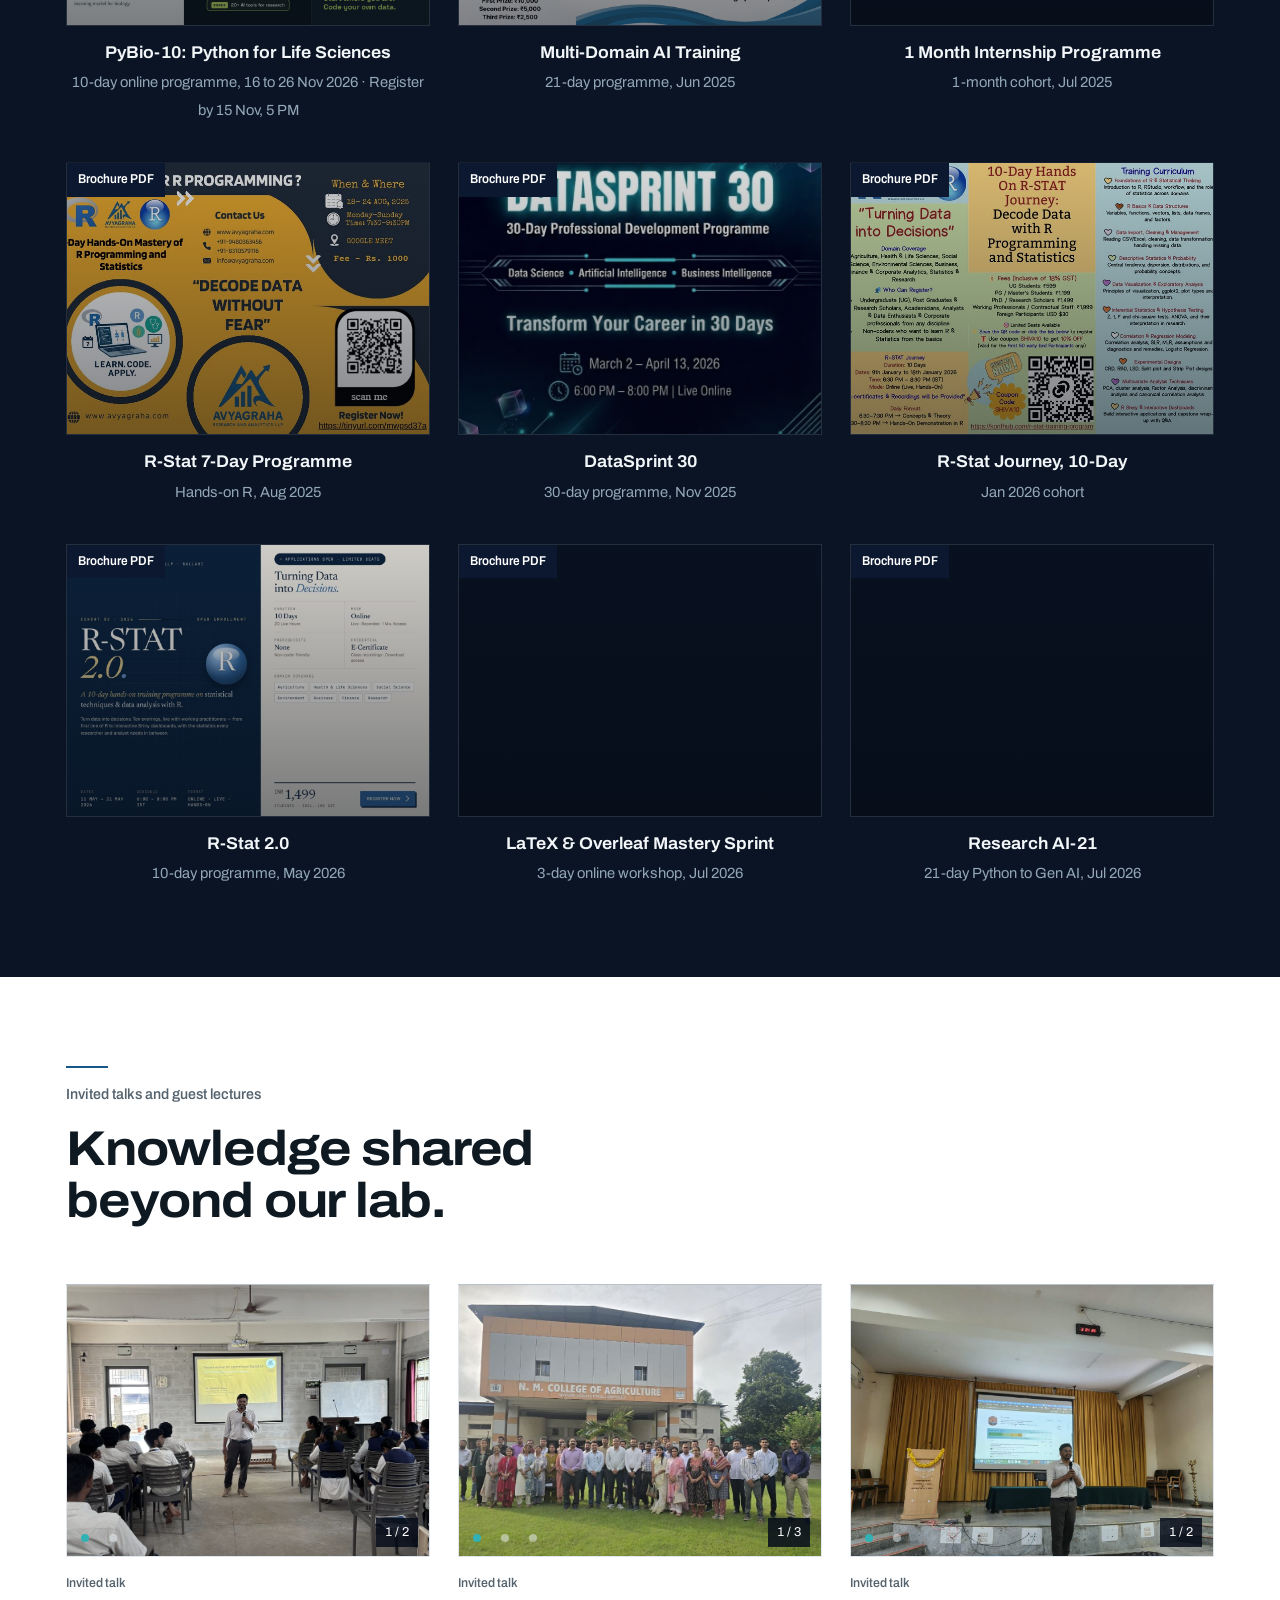
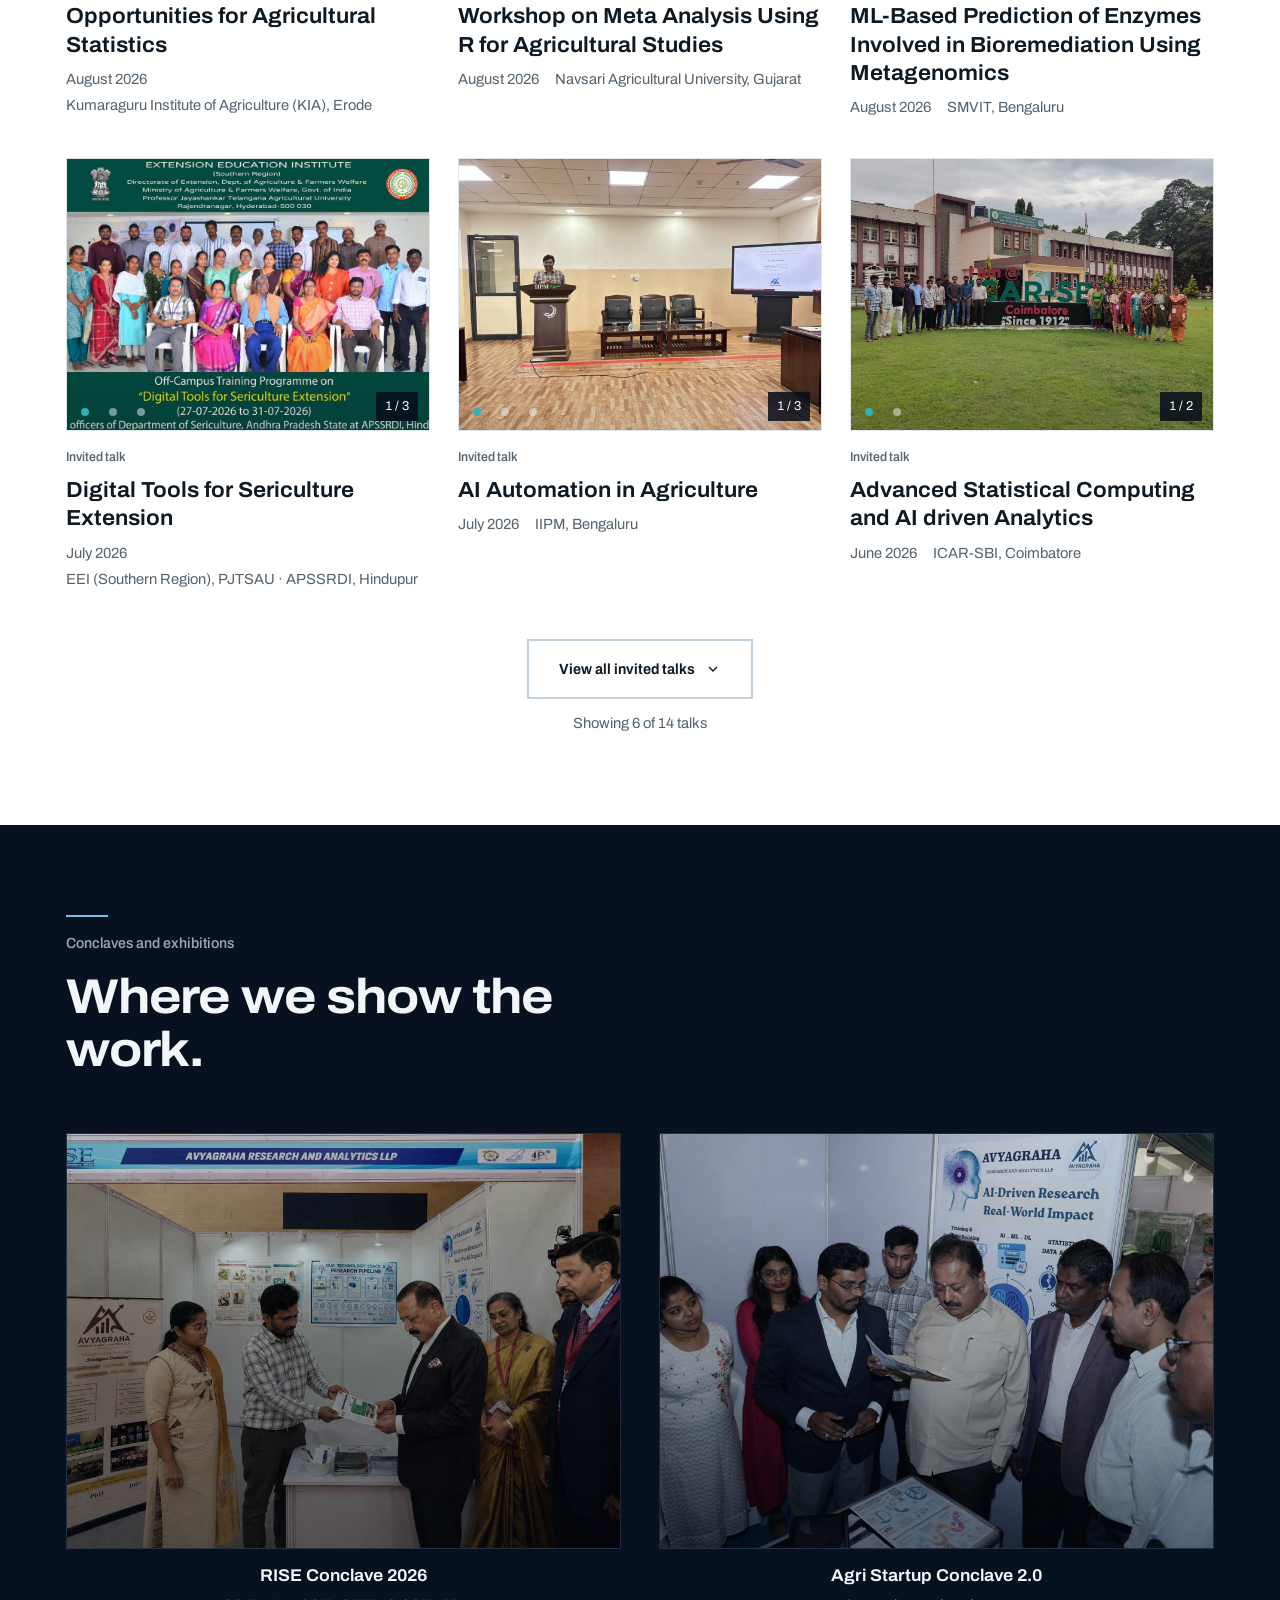
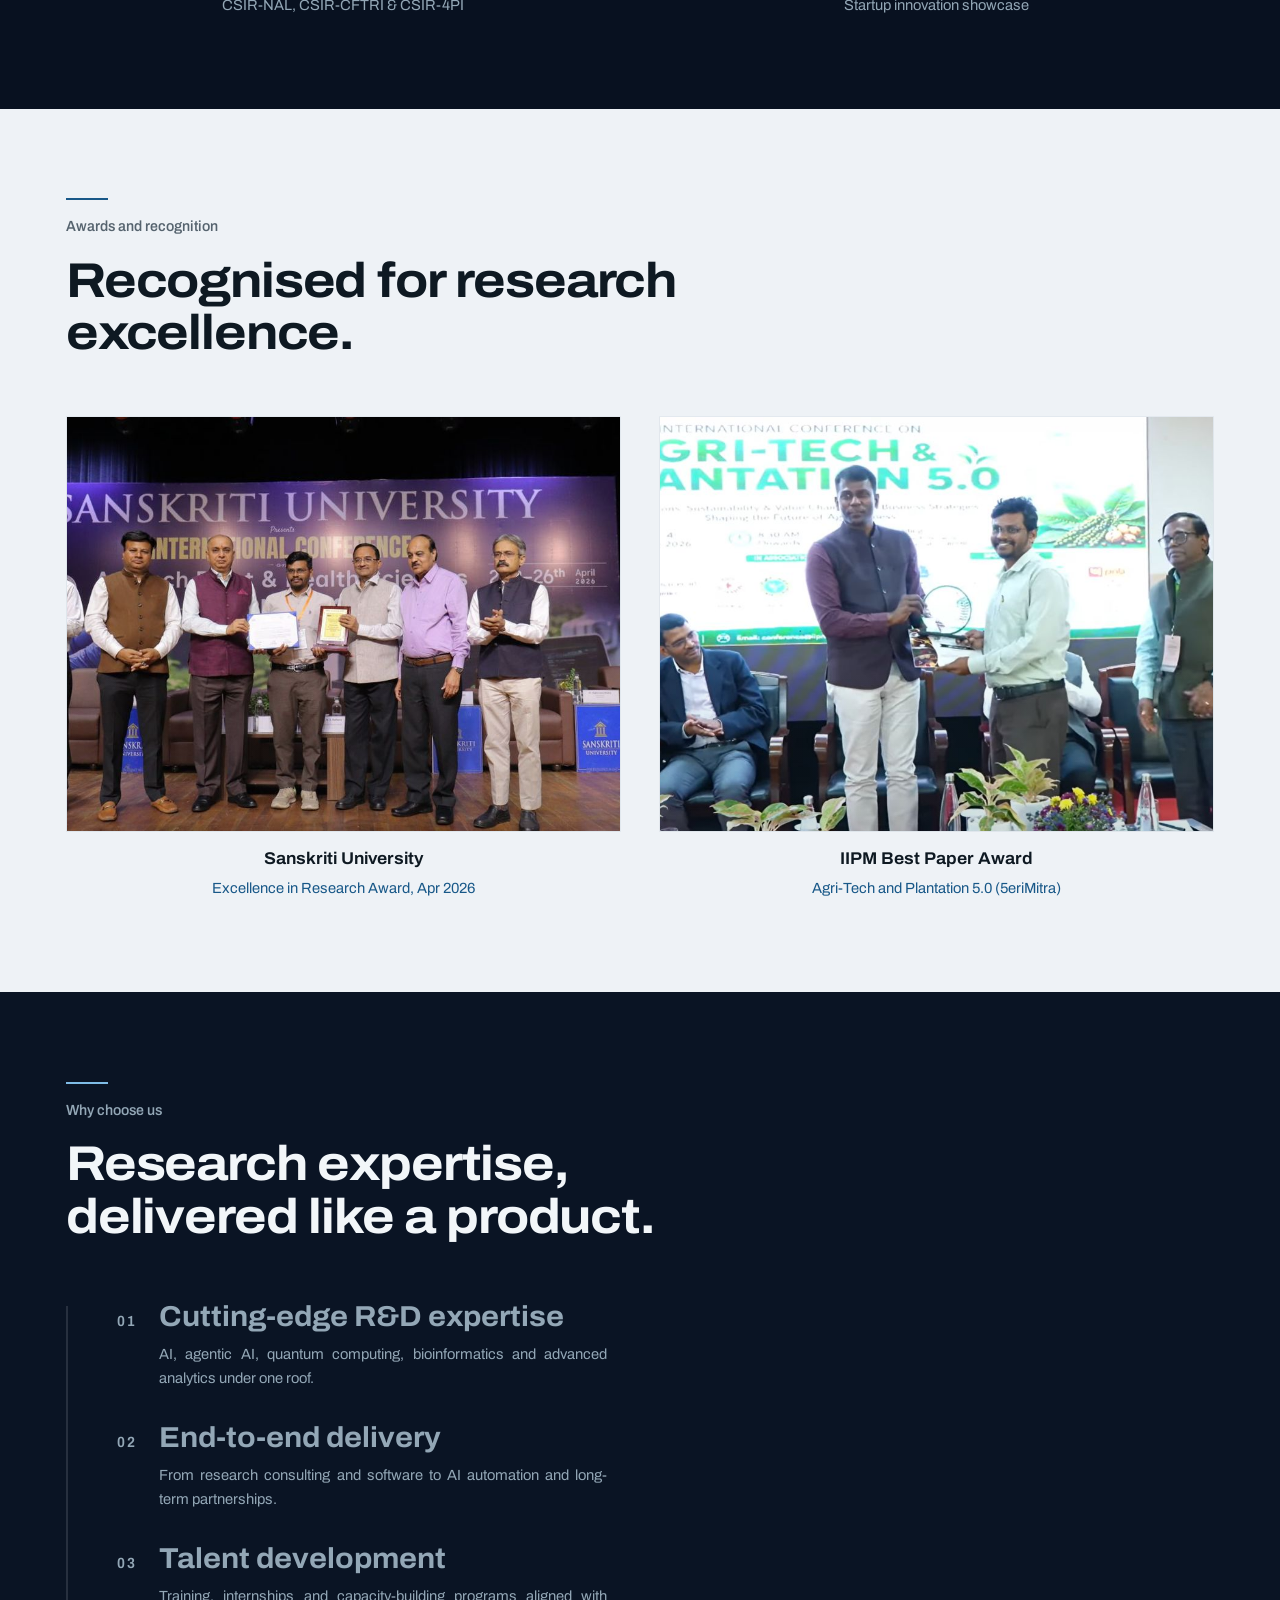
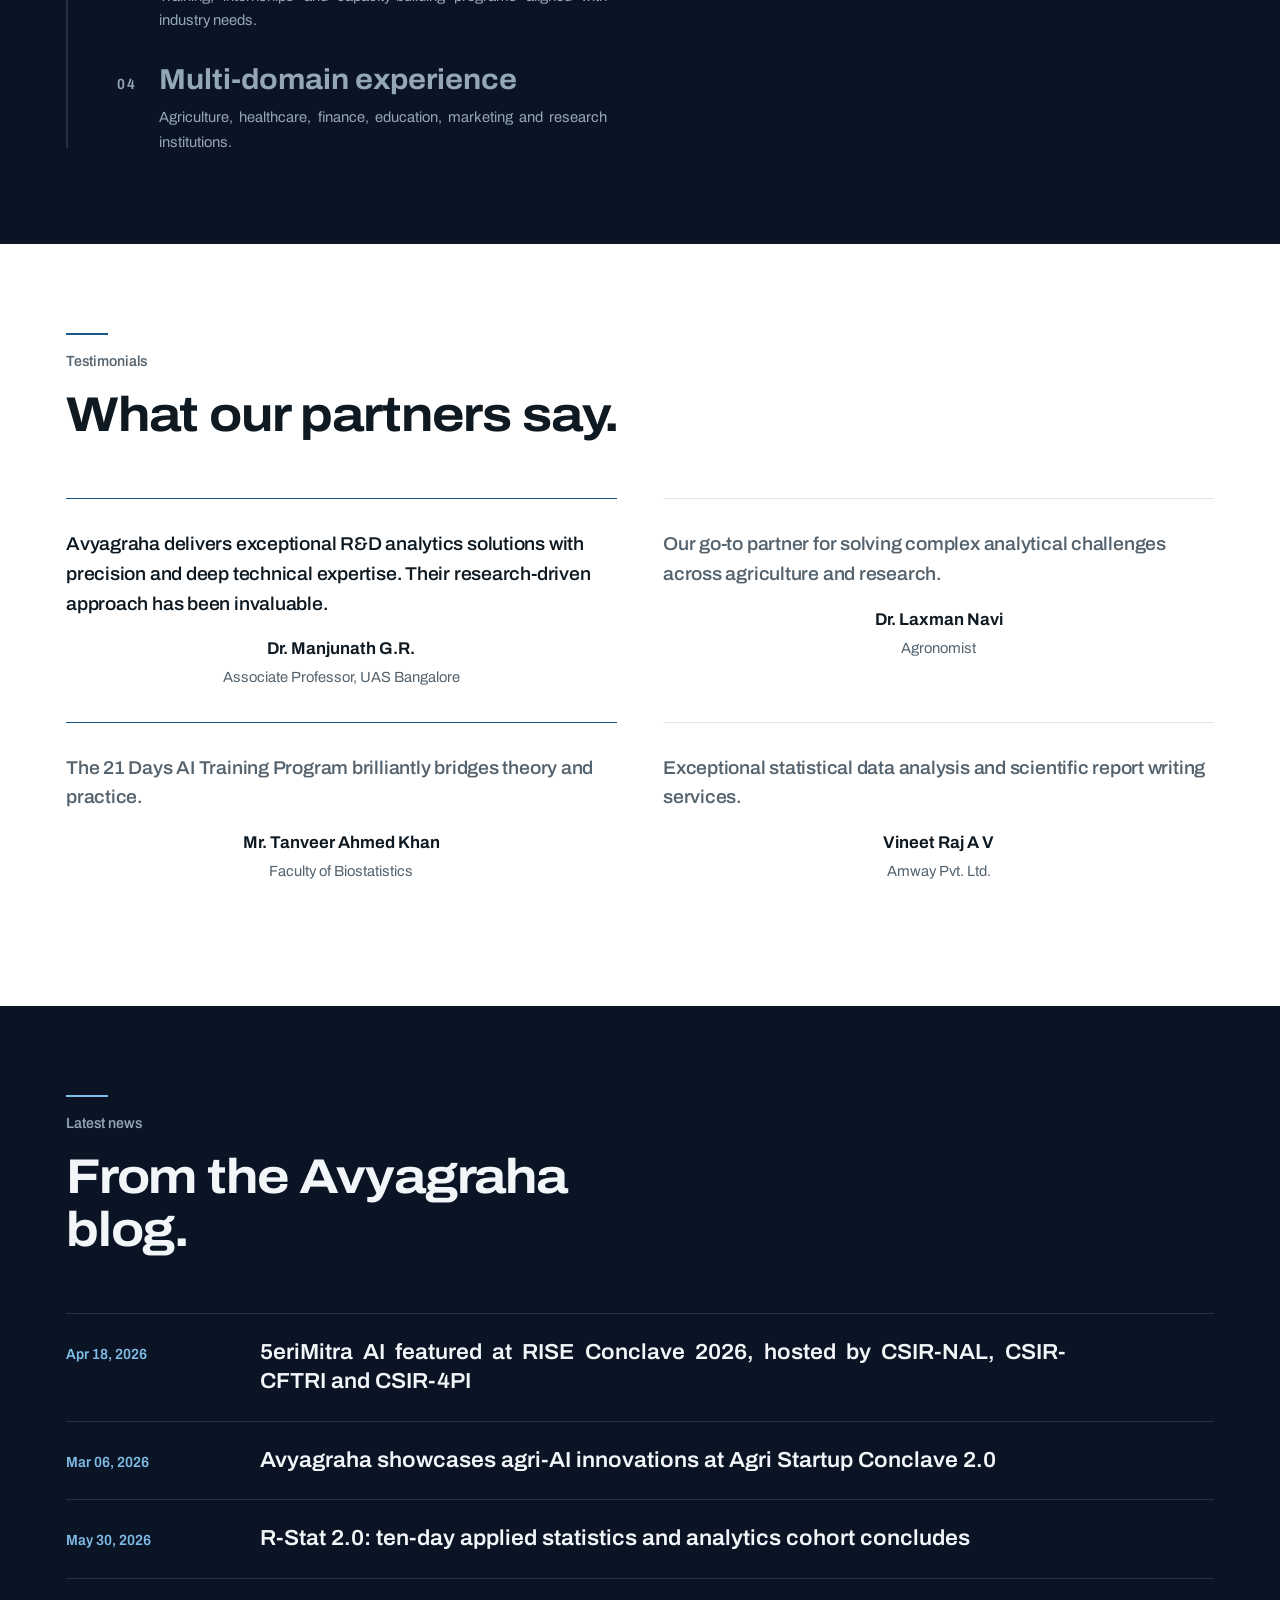
==== commit 6d89866d: "PyBio-10: last date 15 Nov 2026 5 PM; recordings, notebooks and doubt clearing lead takeaways; tools" ====
--- a/index.html
+++ b/index.html
@@ -57,7 +57,7 @@
       <a href="tel:+918310579116"><svg viewBox="0 0 24 24" fill="none" stroke-width="1.7"><path d="M5 4h4l2 5-3 2a12 12 0 0 0 5 5l2-3 5 2v4a2 2 0 0 1-2 2A16 16 0 0 1 3 6a2 2 0 0 1 2-2Z"/></svg>+91 83105 79116</a>
     </div>
     <div class="tb-right">
-      <a class="tb-new" href="pybio10/">PyBio-10: registrations open →</a>
+      <a class="tb-new" href="pybio10/">PyBio-10: register by 15 Nov, 5 PM →</a>
       <a href="#work">5eriMitra</a>
       <a href="#contact">Contact</a>
     </div>
@@ -501,7 +501,7 @@
       <p>Hands-on, live cohorts delivered by Dr. Avinash Gopa and team. Now enrolling: <a href="pybio10/">PyBio-10, Python for Life Sciences</a> (16 to 26 Nov 2026).</p>
     </div>
     <div class="ev-grid">
-      <a class="ev-tile" data-d="0" href="pybio10/"><div class="ev-photo"><span class="ev-badge ev-badge-open">Registrations open</span><img width="1200" height="848" loading="lazy" decoding="async" src="images/pybio10-brochure.jpg" alt="PyBio-10: Python for Life Sciences brochure, first page"><span class="ev-view"><svg viewBox="0 0 24 24" fill="none" stroke="#fff" stroke-width="2"><path d="M5 12h14M13 6l6 6-6 6"/></svg> Details and registration</span></div><figcaption class="ev-cap"><b>PyBio-10: Python for Life Sciences</b><span>10-day online programme, 16 to 26 Nov 2026</span></figcaption></a>
+      <a class="ev-tile" data-d="0" href="pybio10/"><div class="ev-photo"><span class="ev-badge ev-badge-open">Registrations open</span><img width="1200" height="848" loading="lazy" decoding="async" src="images/pybio10-brochure.jpg" alt="PyBio-10: Python for Life Sciences brochure, first page"><span class="ev-view"><svg viewBox="0 0 24 24" fill="none" stroke="#fff" stroke-width="2"><path d="M5 12h14M13 6l6 6-6 6"/></svg> Details and registration</span></div><figcaption class="ev-cap"><b>PyBio-10: Python for Life Sciences</b><span>10-day online programme, 16 to 26 Nov 2026 · Register by 15 Nov, 5 PM</span></figcaption></a>
 <a class="ev-tile" data-d="1" href="https://drive.google.com/file/d/1OXPyNSdDXEZ93dtJ_DakilUeB8t7hLXU/view?usp=sharing" target="_blank" rel="noopener"><div class="ev-photo"><span class="ev-badge">Brochure PDF</span><img width="1200" height="849" loading="lazy" decoding="async" src="images/img04-brochure.jpg" alt="Multi-Domain AI Training brochure, first page"><span class="ev-view"><svg viewBox="0 0 24 24" fill="none" stroke="#fff" stroke-width="2"><path d="M14 3H7a2 2 0 0 0-2 2v14a2 2 0 0 0 2 2h10a2 2 0 0 0 2-2V8z"/><path d="M14 3v5h5M9 13h6M9 17h4"/></svg> Open brochure</span></div><figcaption class="ev-cap"><b>Multi-Domain AI Training</b><span>21-day programme, Jun 2025</span></figcaption></a>
       <figure class="ev-tile" data-d="1" onclick="openLightbox(this)" role="button" tabindex="0"><div class="ev-photo"><img width="1040" height="585" loading="lazy" decoding="async" src="images/img05.jpg" alt="1 Month Internship Programme"><span class="ev-view"><svg viewBox="0 0 24 24" fill="none" stroke="#fff" stroke-width="2"><circle cx="11" cy="11" r="7"/><path d="M20 20l-3-3M11 8v6M8 11h6"/></svg> View</span></div><figcaption class="ev-cap"><b>1 Month Internship Programme</b><span>1-month cohort, Jul 2025</span></figcaption></figure>
       <a class="ev-tile" data-d="2" href="https://drive.google.com/file/d/1HWC8y0PZfF0OOUBSAxlP6T_AQA6PkHeH/view?usp=sharing" target="_blank" rel="noopener"><div class="ev-photo"><span class="ev-badge">Brochure PDF</span><img width="760" height="538" loading="lazy" decoding="async" src="images/img06.jpg" alt="R-Stat 7-Day Programme"><span class="ev-view"><svg viewBox="0 0 24 24" fill="none" stroke="#fff" stroke-width="2"><path d="M14 3H7a2 2 0 0 0-2 2v14a2 2 0 0 0 2 2h10a2 2 0 0 0 2-2V8z"/><path d="M14 3v5h5M9 13h6M9 17h4"/></svg> Open brochure</span></div><figcaption class="ev-cap"><b>R-Stat 7-Day Programme</b><span>Hands-on R, Aug 2025</span></figcaption></a>
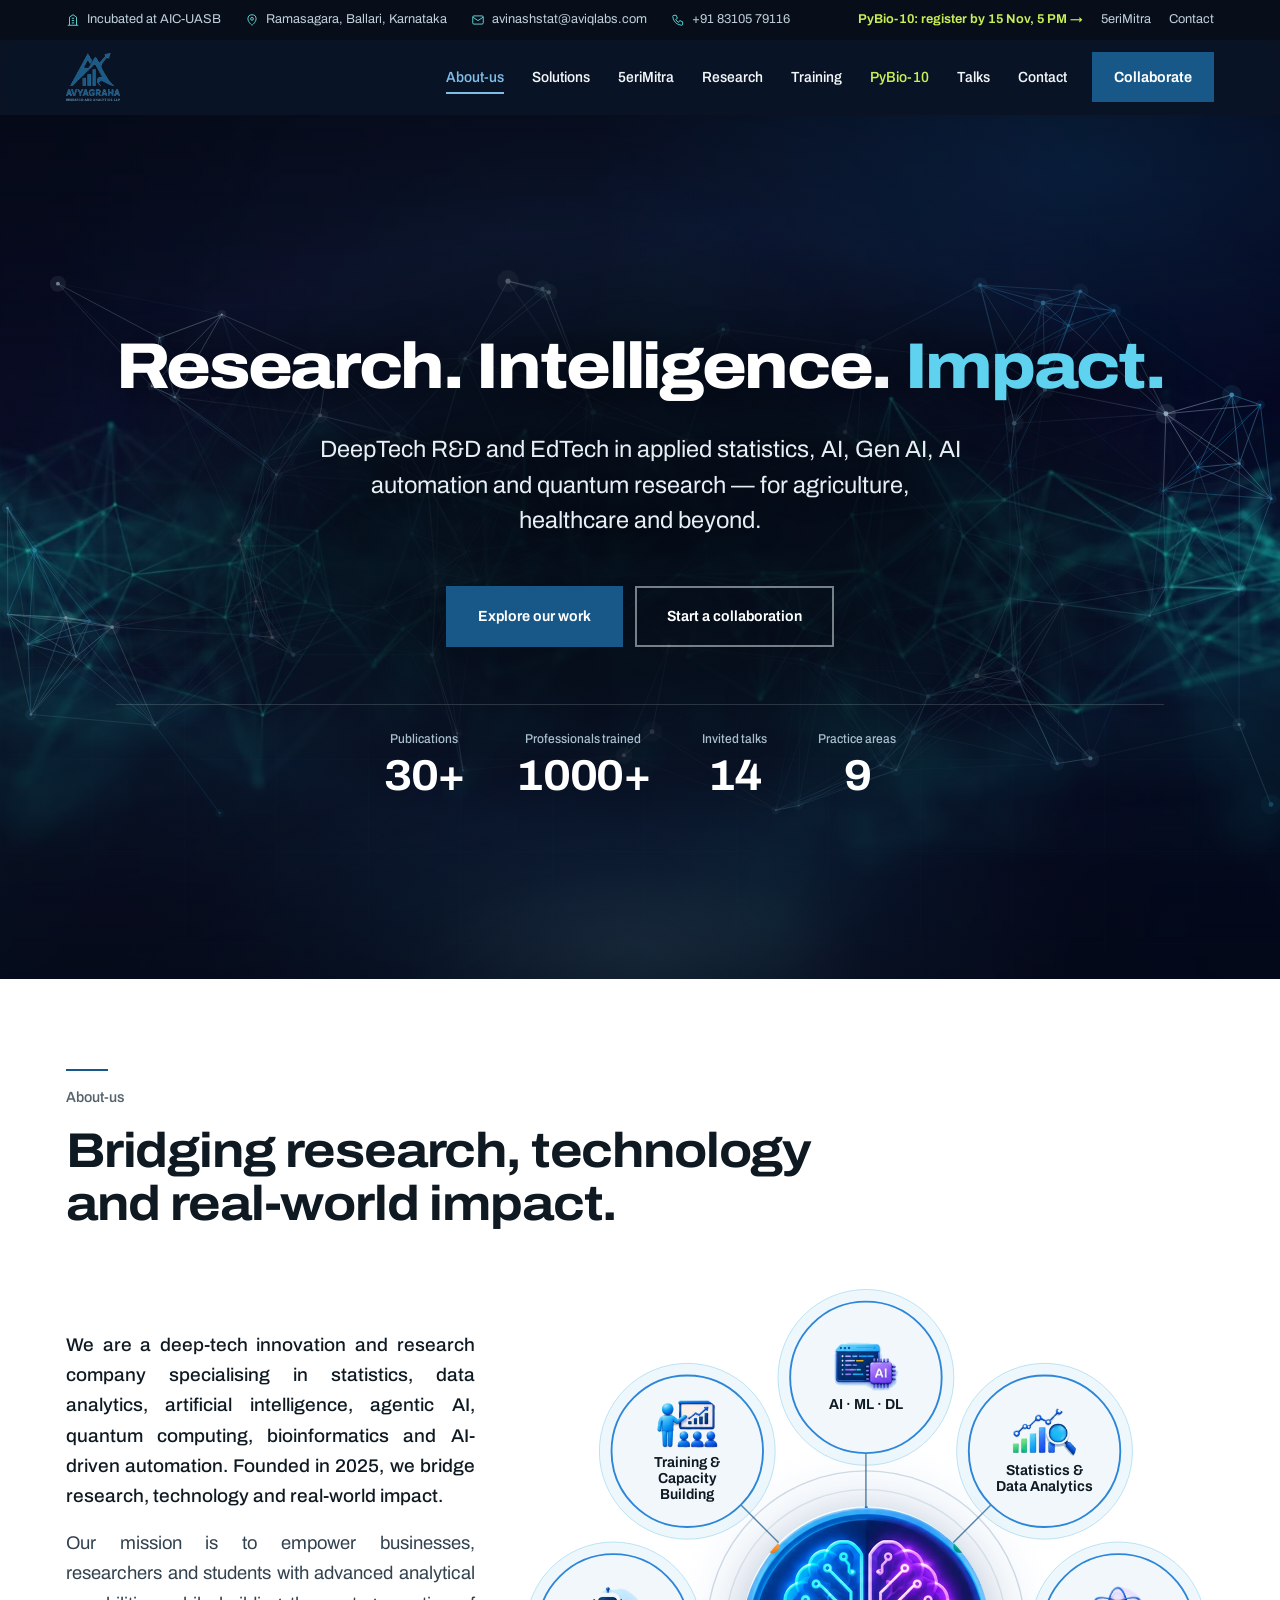
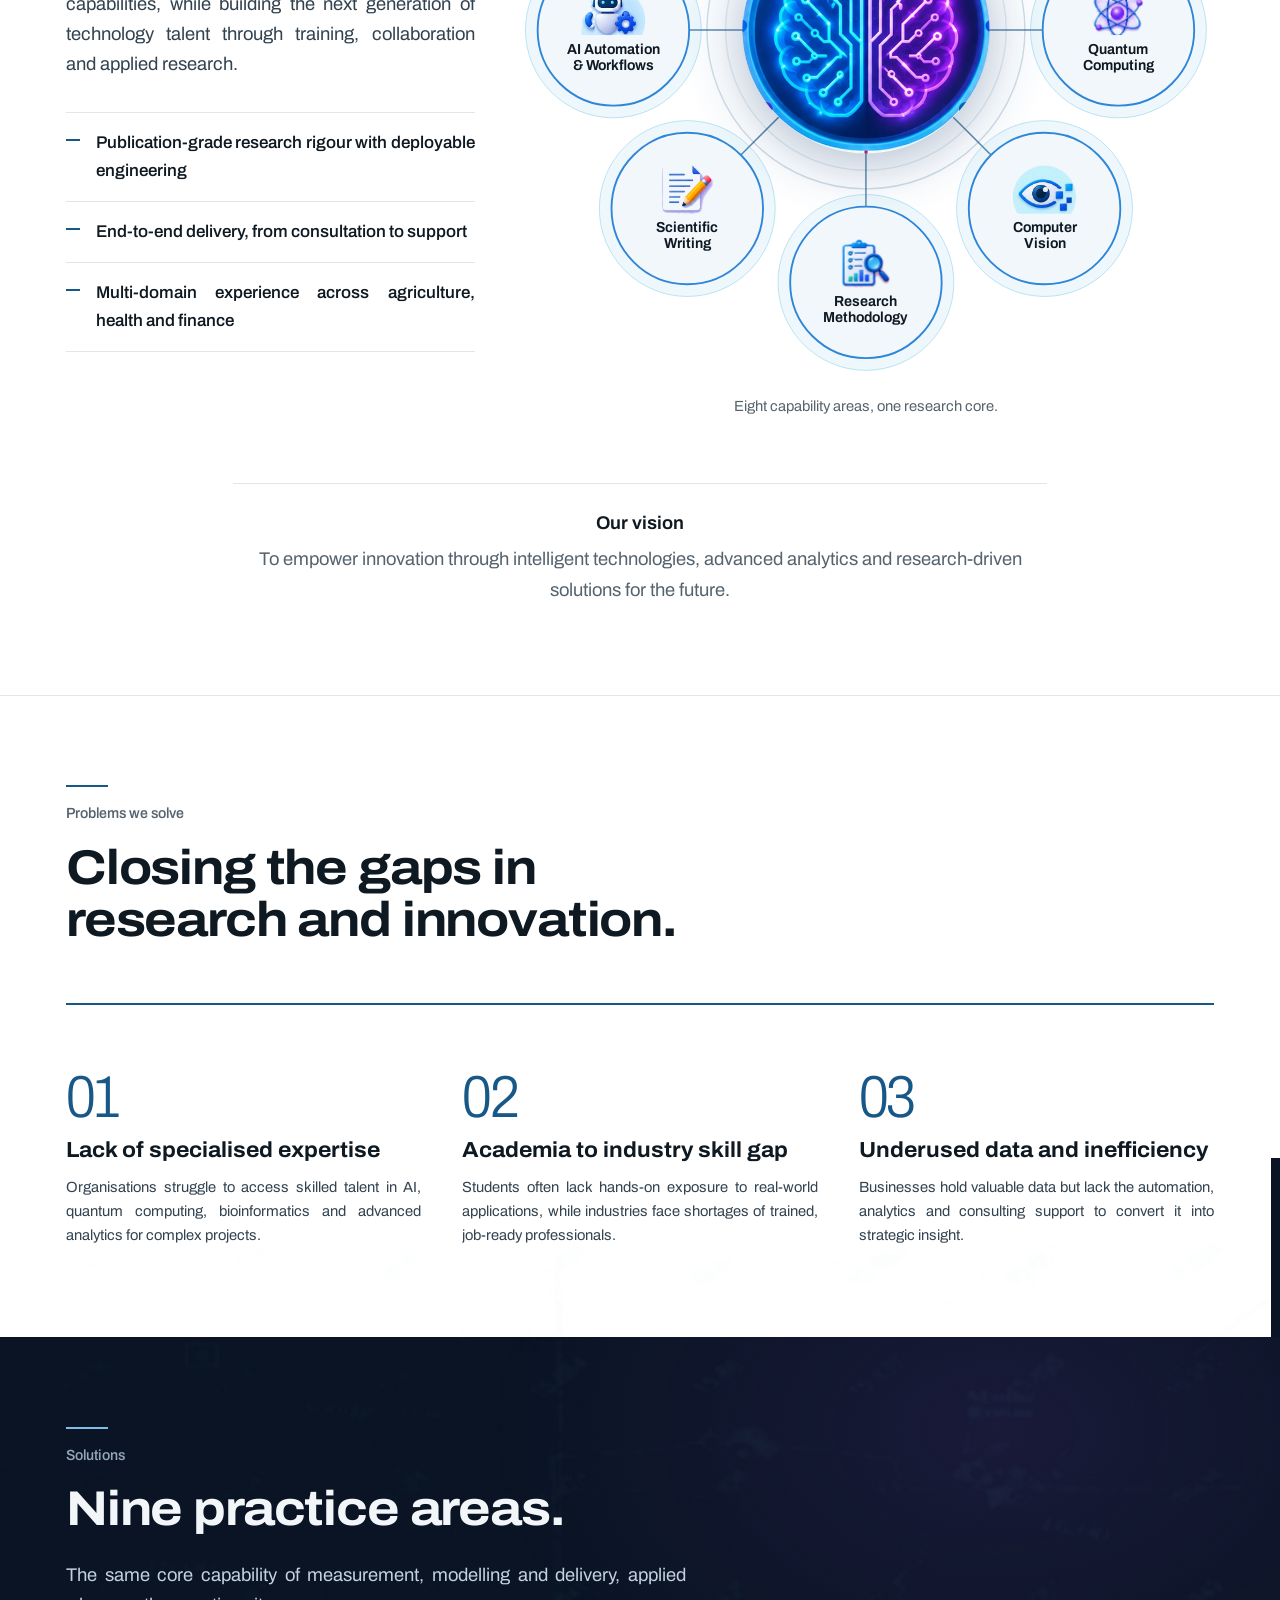
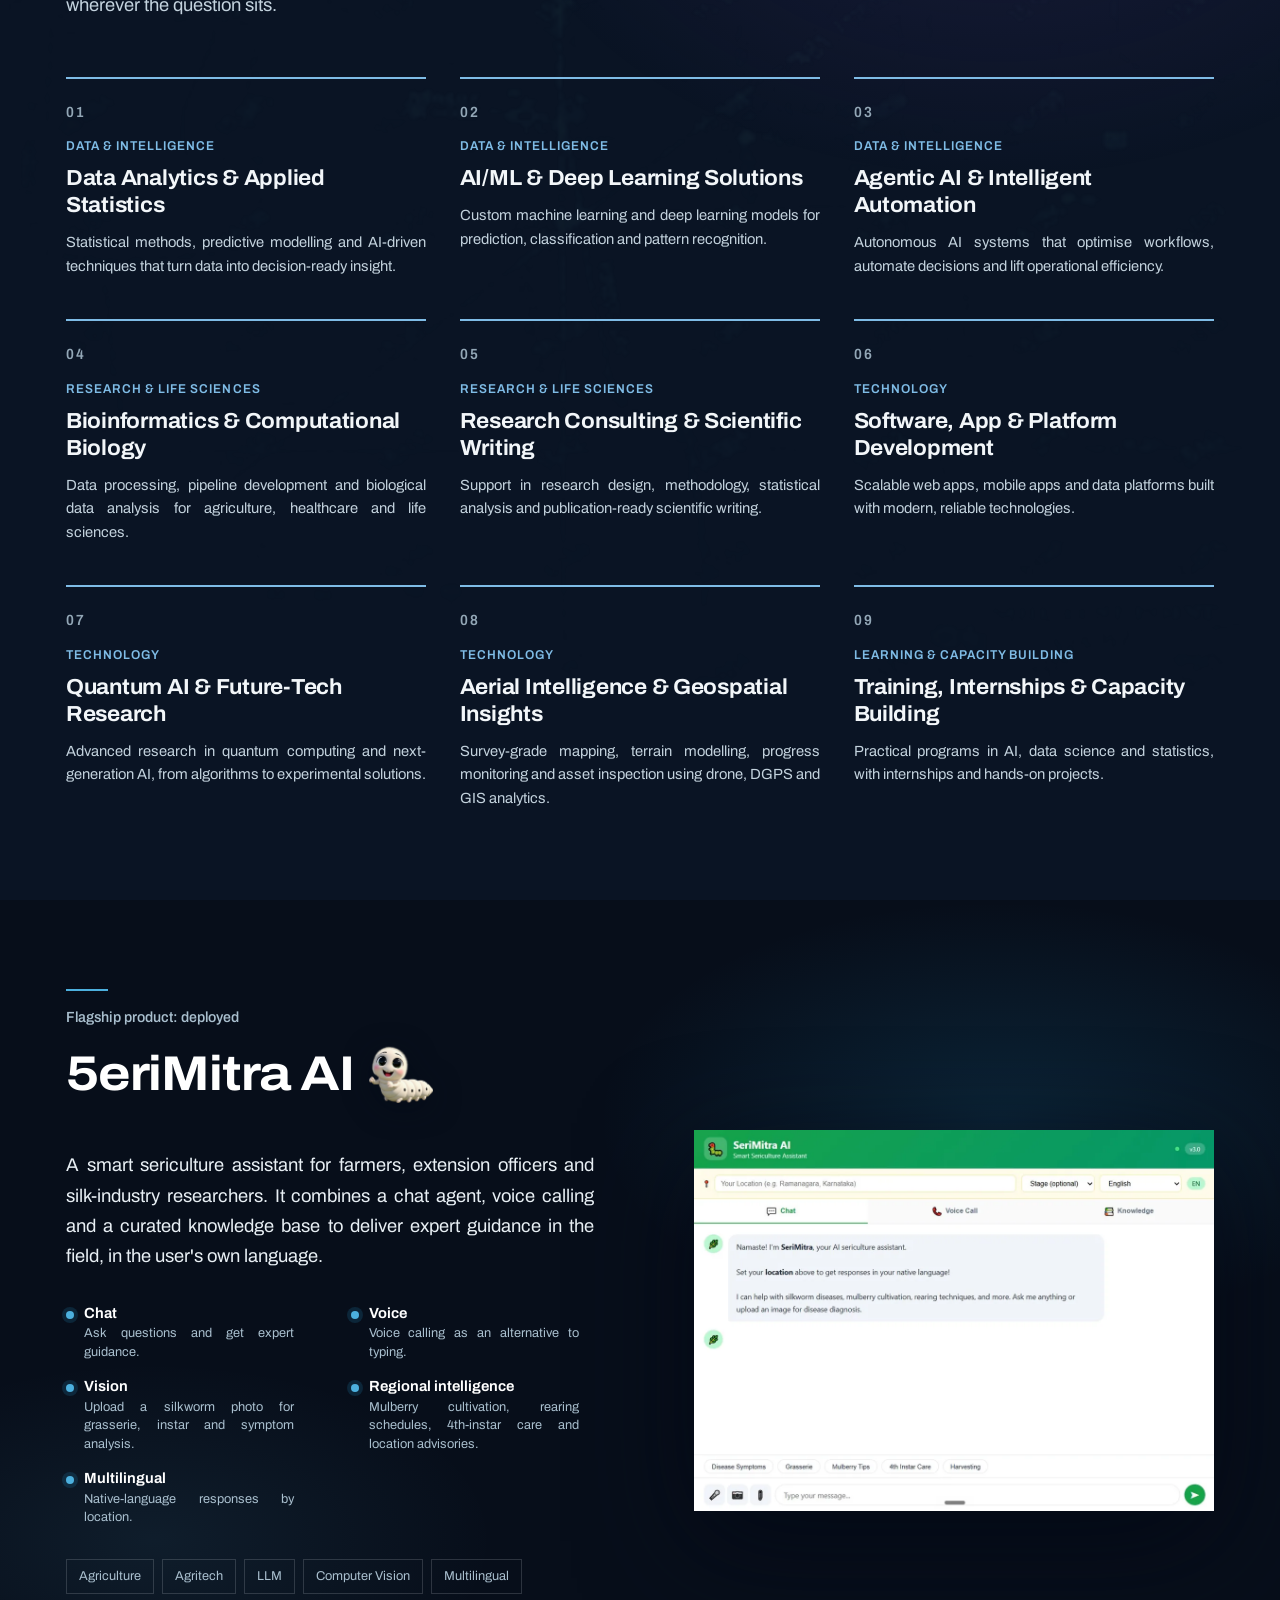
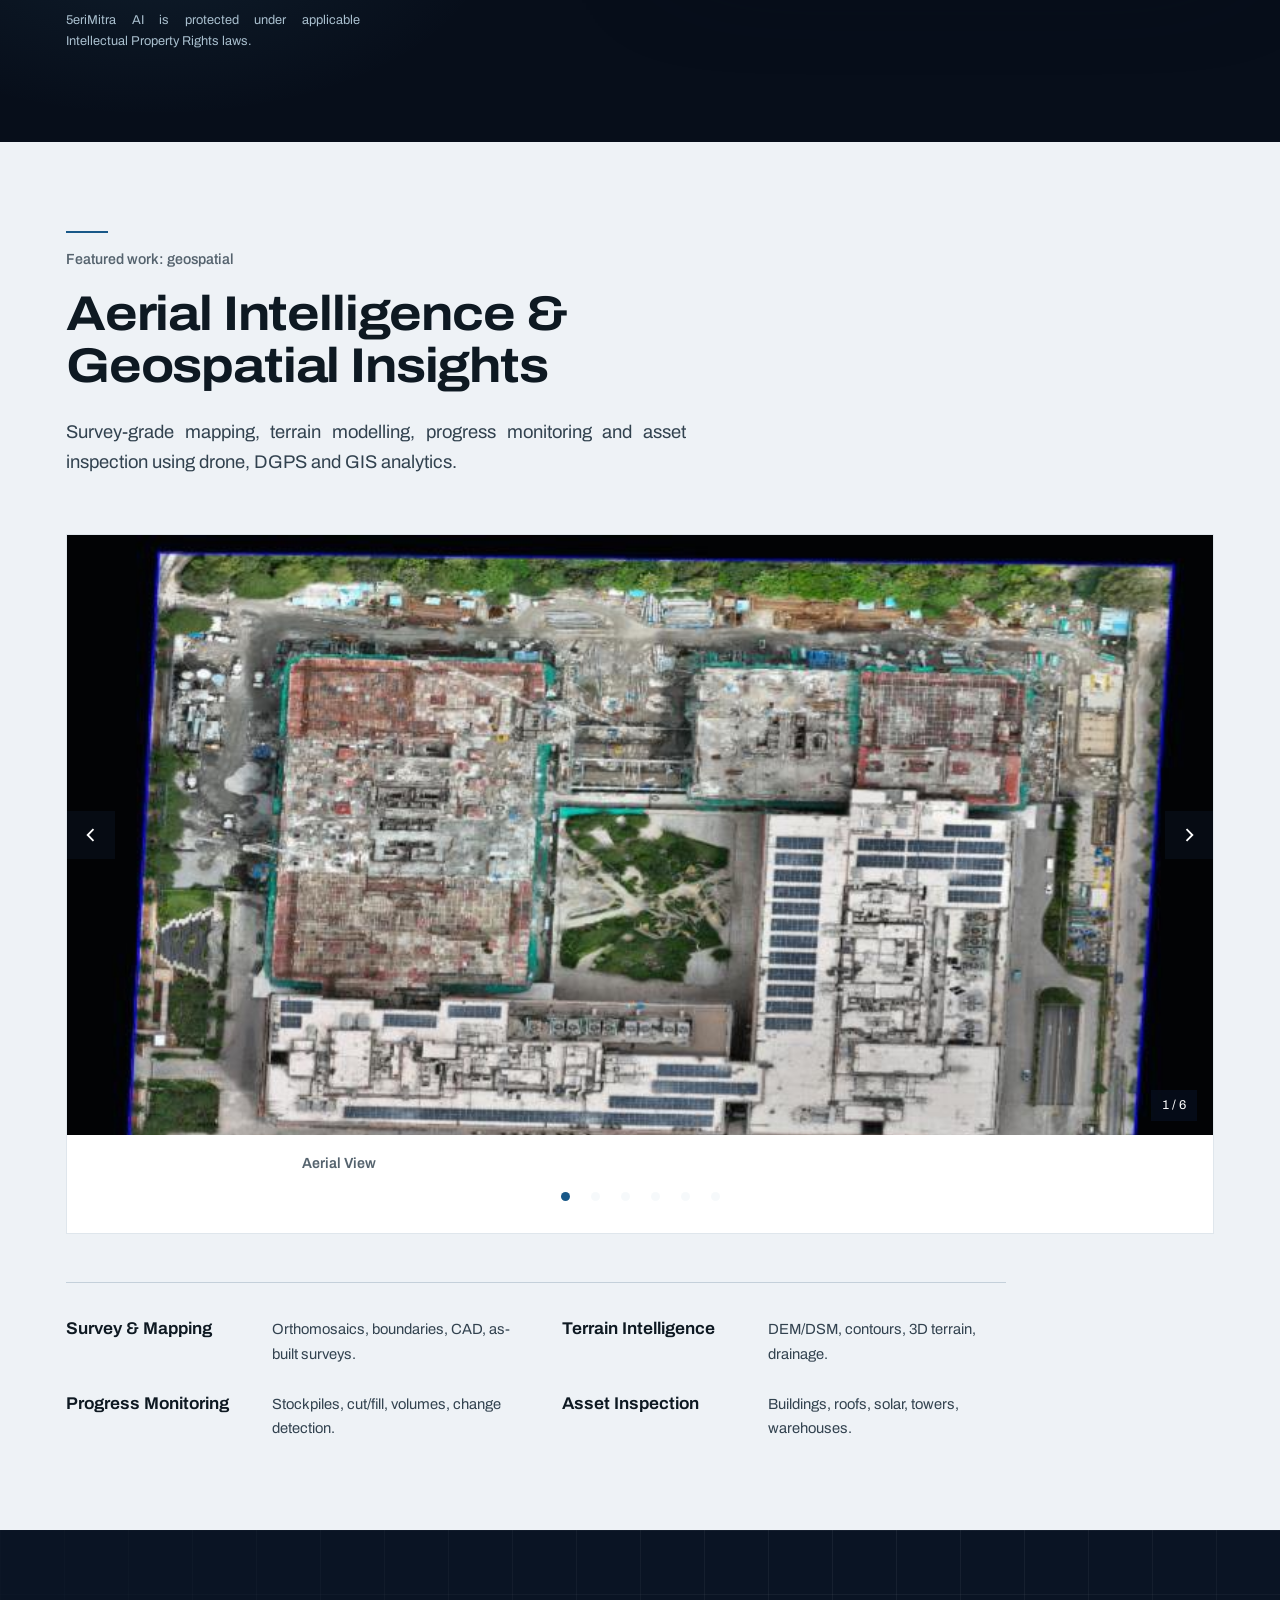
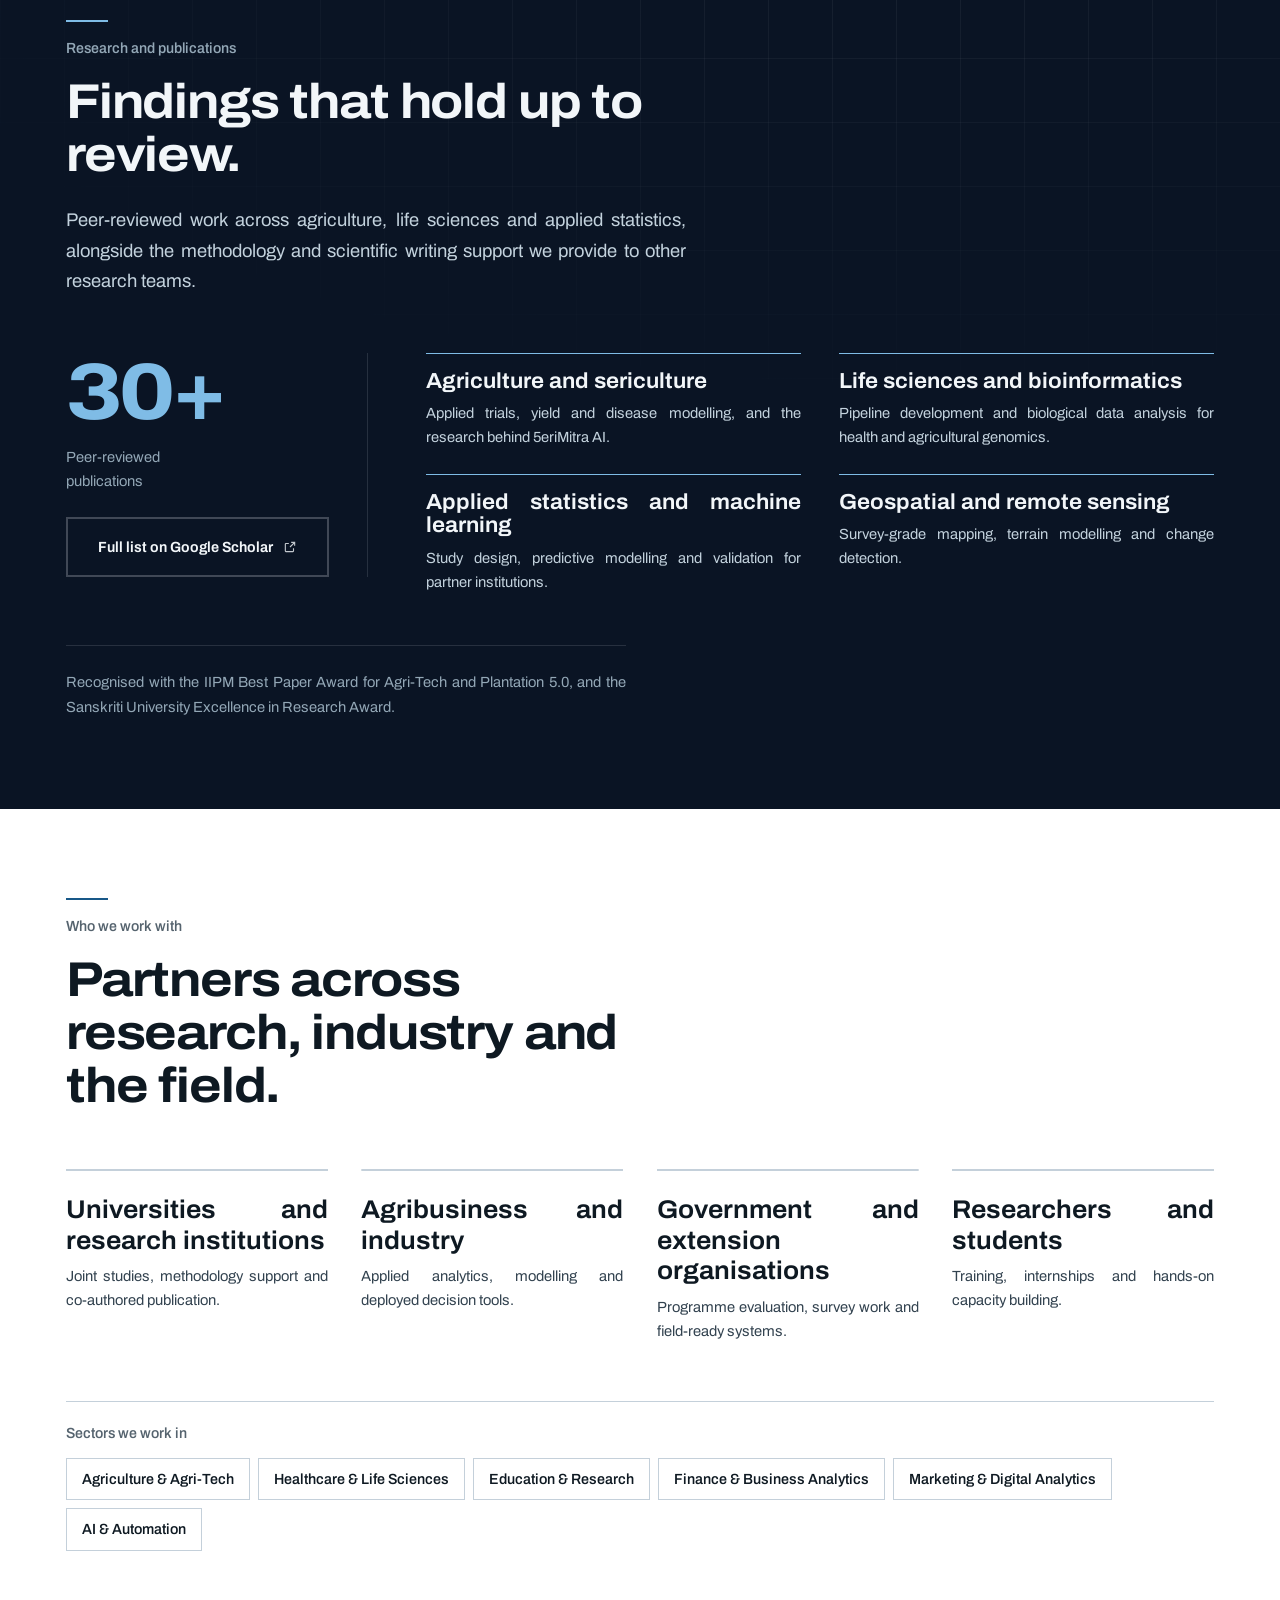
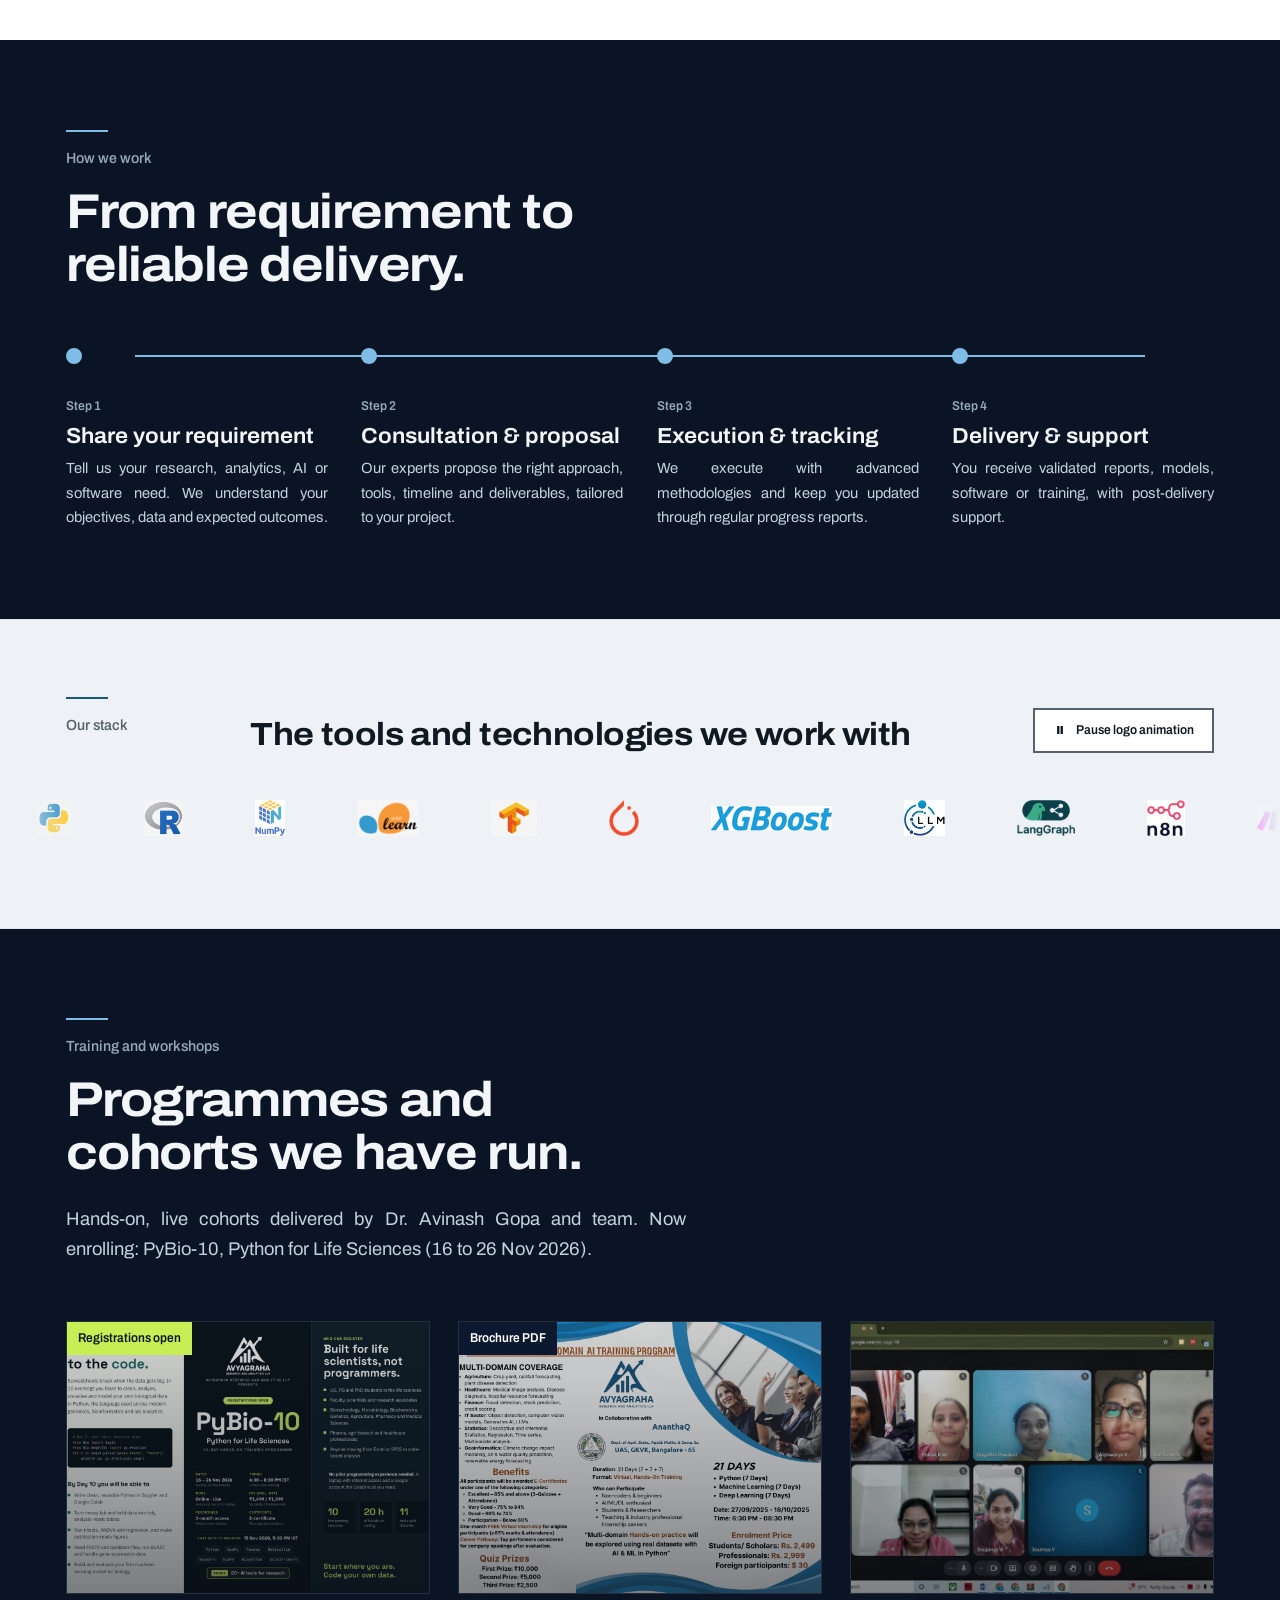
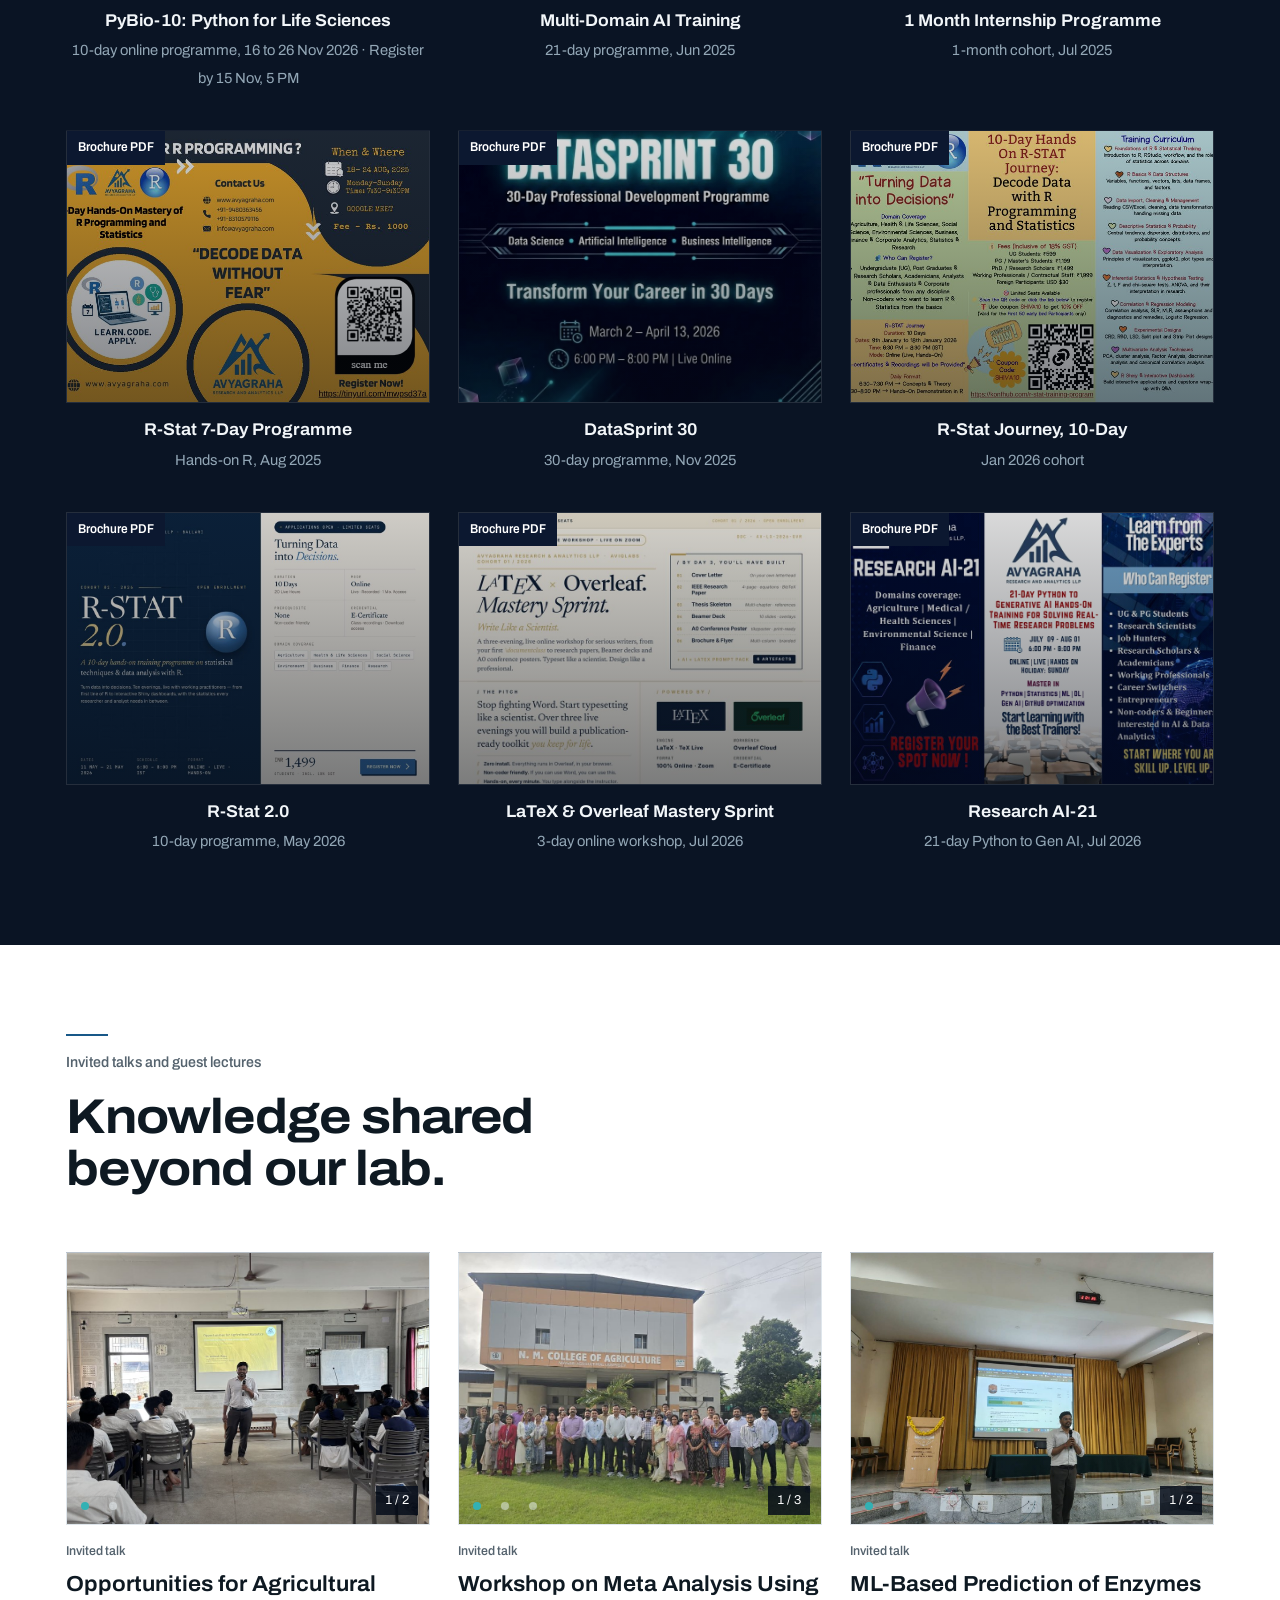
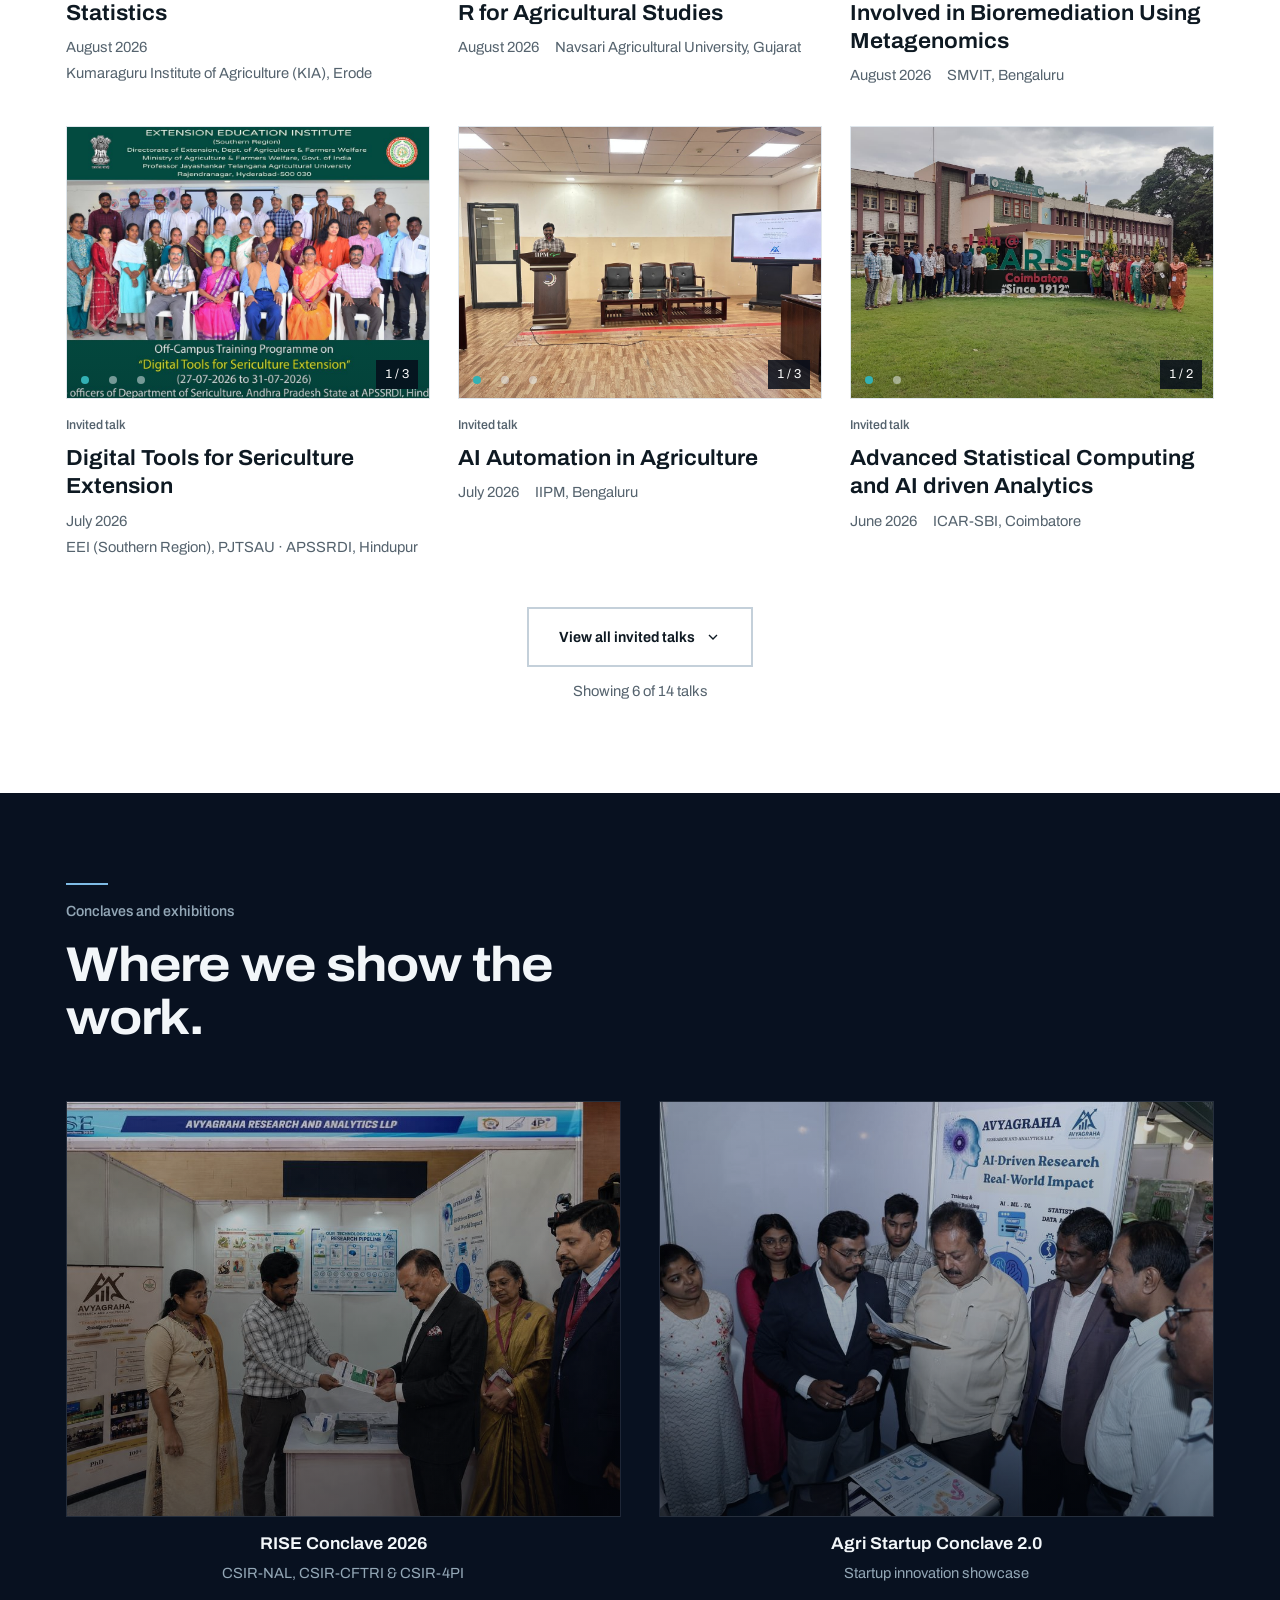
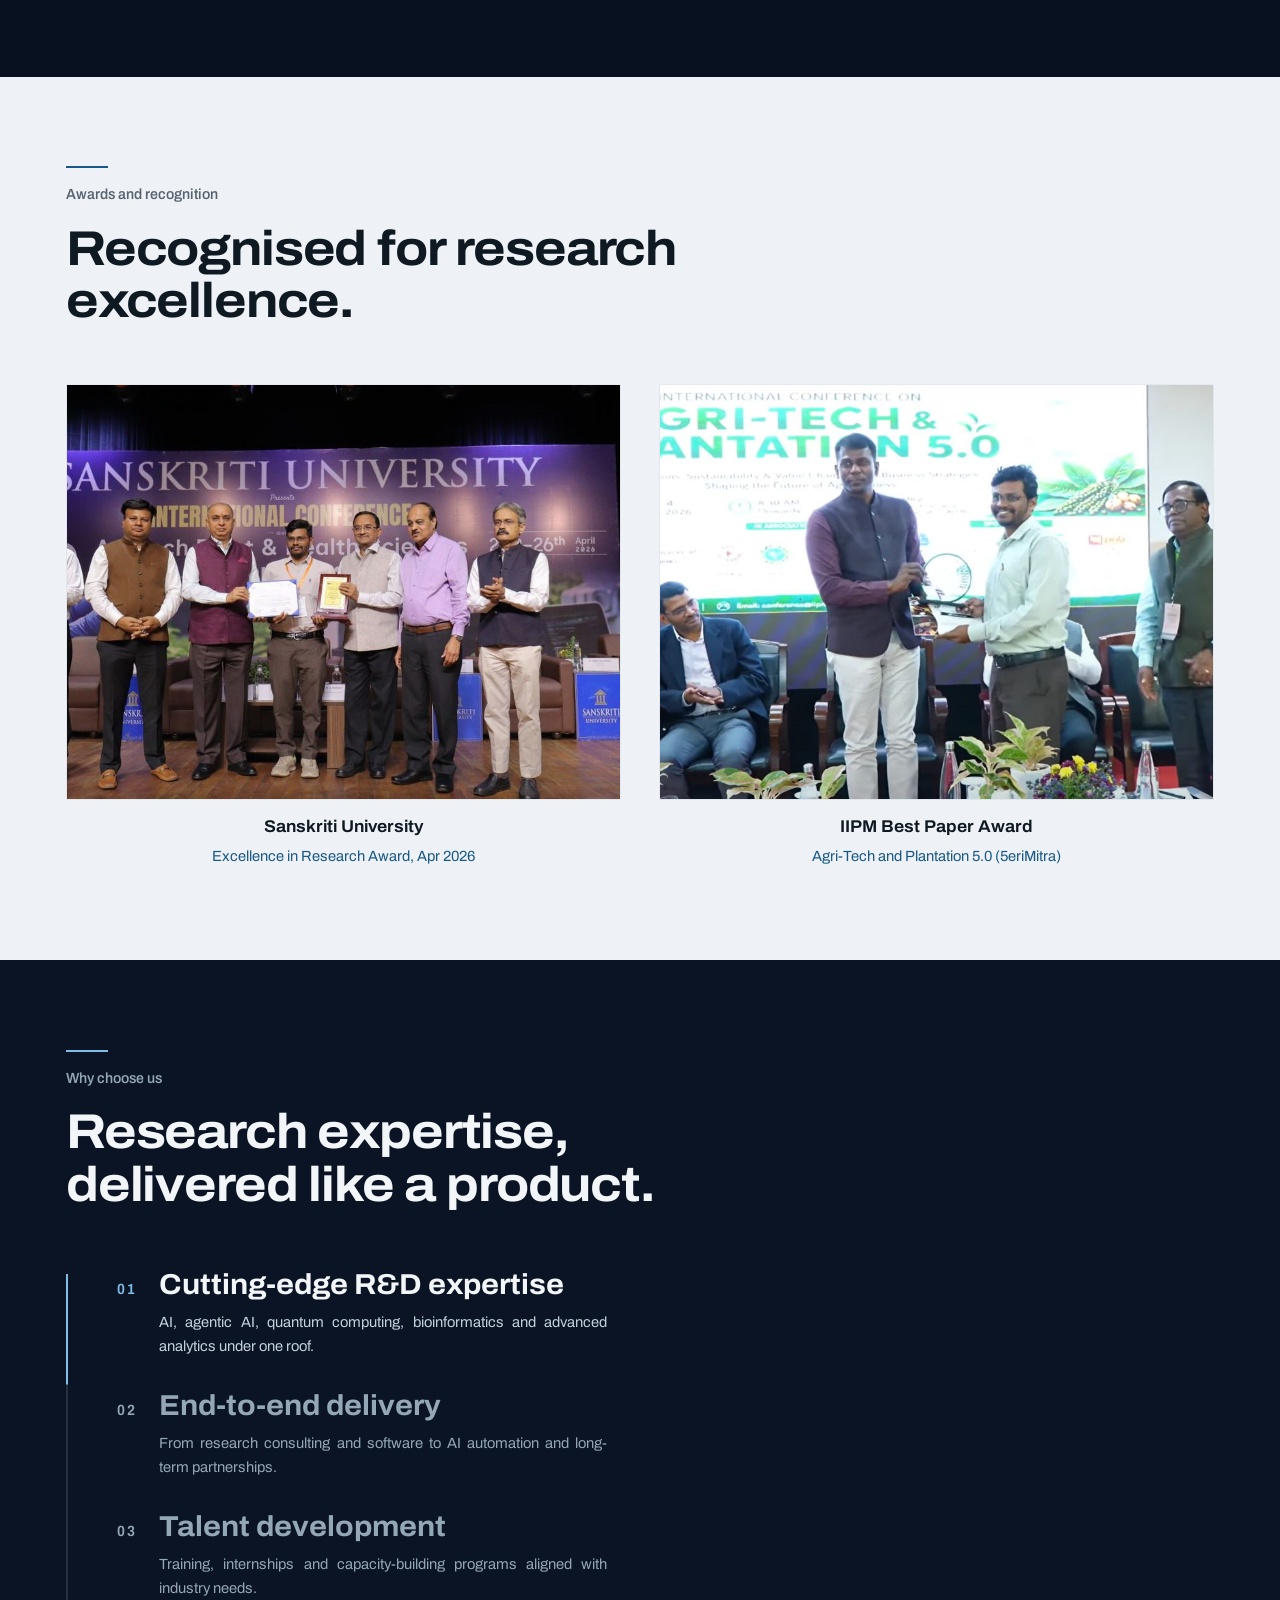
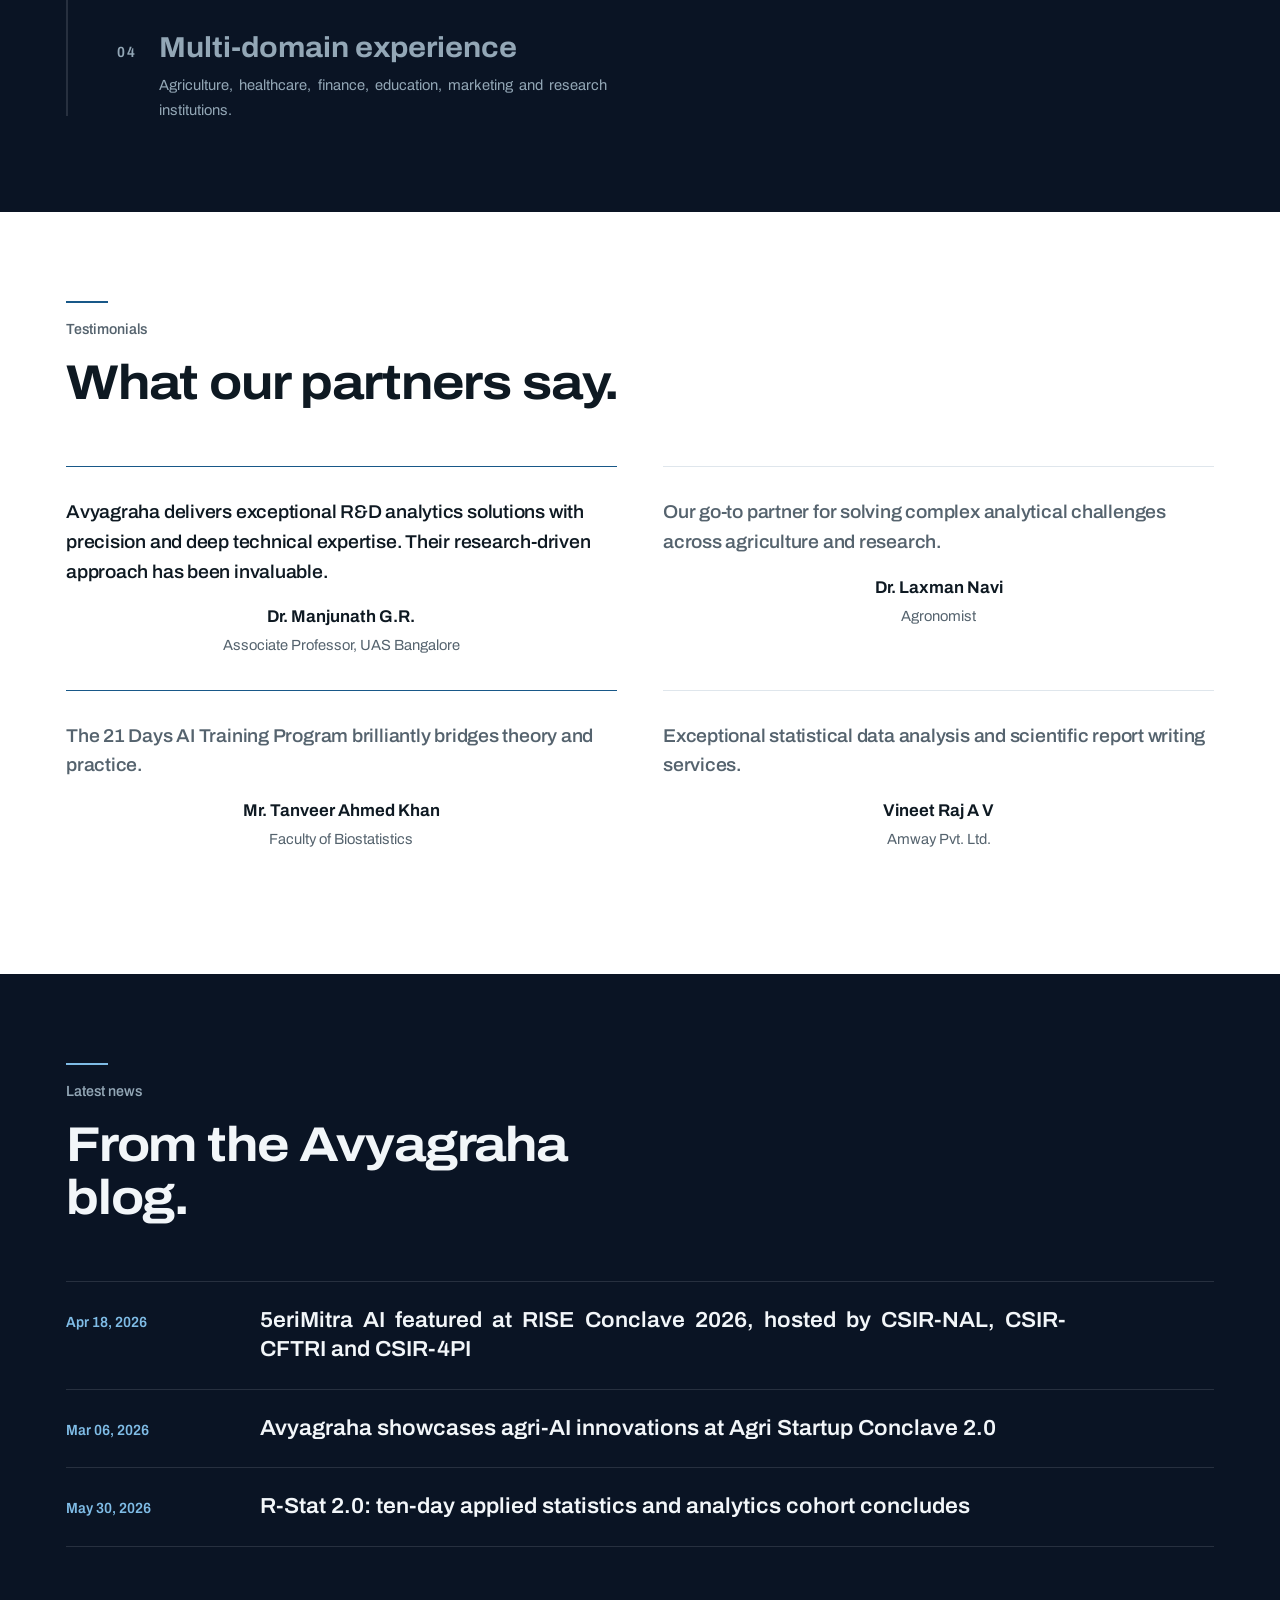
==== commit d4d1a394: "Use 'Incubated at AIC-UASB' across site, brochure and flyer Co-Authored-By: Claude Opus 5.5 <noreply" ====
--- a/index.html
+++ b/index.html
@@ -51,7 +51,7 @@
 <div class="topbar">
   <div class="wrap topbar-in">
     <div class="tb-left">
-      <span><svg viewBox="0 0 24 24" fill="none" stroke-width="1.7"><path d="M3 21h18M6 21V7l6-4 6 4v14M10 9h4M10 13h4M10 17h4"/></svg>Incubated at AIC-UAS Bangalore</span>
+      <span><svg viewBox="0 0 24 24" fill="none" stroke-width="1.7"><path d="M3 21h18M6 21V7l6-4 6 4v14M10 9h4M10 13h4M10 17h4"/></svg>Incubated at AIC-UASB</span>
       <span><svg viewBox="0 0 24 24" fill="none" stroke-width="1.7"><path d="M12 21s7-5.4 7-11a7 7 0 1 0-14 0c0 5.6 7 11 7 11Z"/><circle cx="12" cy="10" r="2.4"/></svg>Ramasagara, Ballari, Karnataka</span>
       <a href="mailto:avinashstat@aviqlabs.com"><svg viewBox="0 0 24 24" fill="none" stroke-width="1.7"><rect x="3" y="5" width="18" height="14" rx="2"/><path d="M3 7l9 6 9-6"/></svg>avinashstat@aviqlabs.com</a>
       <a href="tel:+918310579116"><svg viewBox="0 0 24 24" fill="none" stroke-width="1.7"><path d="M5 4h4l2 5-3 2a12 12 0 0 0 5 5l2-3 5 2v4a2 2 0 0 1-2 2A16 16 0 0 1 3 6a2 2 0 0 1 2-2Z"/></svg>+91 83105 79116</a>
@@ -879,7 +879,7 @@
       <h2>Let us handle your research and technology needs.</h2>
       <p>Share your project, research, analytics, AI or training requirement. Our team takes care of everything, from consultation and execution to delivery.</p>
       <div class="cn-rows">
-        <div class="cn-row"><div class="cn-ic"><svg viewBox="0 0 24 24" fill="none" stroke-width="1.6"><path d="M12 21s7-5.4 7-11a7 7 0 1 0-14 0c0 5.6 7 11 7 11Z"/><circle cx="12" cy="10" r="2.4"/></svg></div><div><div class="k">Registered office</div><div class="v">Ramasagara, Ballari, Karnataka, India</div><div class="v" style="margin-top:4px">Incubated at AIC-UAS Bangalore</div></div></div>
+        <div class="cn-row"><div class="cn-ic"><svg viewBox="0 0 24 24" fill="none" stroke-width="1.6"><path d="M12 21s7-5.4 7-11a7 7 0 1 0-14 0c0 5.6 7 11 7 11Z"/><circle cx="12" cy="10" r="2.4"/></svg></div><div><div class="k">Registered office</div><div class="v">Ramasagara, Ballari, Karnataka, India</div><div class="v" style="margin-top:4px">Incubated at AIC-UASB</div></div></div>
         <div class="cn-row"><div class="cn-ic"><svg viewBox="0 0 24 24" fill="none" stroke-width="1.6"><rect x="3" y="5" width="18" height="14" rx="2"/><path d="M3 7l9 6 9-6"/></svg></div><div><div class="k">Email</div><a class="v" href="mailto:avinashstat@aviqlabs.com">avinashstat@aviqlabs.com</a></div></div>
         <div class="cn-row"><div class="cn-ic"><svg viewBox="0 0 24 24" fill="none" stroke-width="1.6"><path d="M5 4h4l2 5-3 2a12 12 0 0 0 5 5l2-3 5 2v4a2 2 0 0 1-2 2A16 16 0 0 1 3 6a2 2 0 0 1 2-2Z"/></svg></div><div><div class="k">Phone</div><div class="v"><a class="v" href="tel:+918310579116">+91 83105 79116</a> · <a class="v" href="tel:+919480363456">+91 94803 63456</a></div></div></div>
         <div class="cn-row"><div class="cn-ic"><svg viewBox="0 0 24 24" fill="none" stroke-width="1.6"><circle cx="12" cy="12" r="9"/><path d="M12 7v5l3 2"/></svg></div><div><div class="k">Working hours</div><div class="v">Mon to Sat, 9:00 AM to 6:00 PM</div></div></div>
@@ -926,7 +926,7 @@
       </div>
       <div><h3 class="foot-h">Company</h3><ul><li><a href="#about">About-us</a></li><li><a href="#solutions">Solutions</a></li><li><a href="#industries">Industries</a></li><li><a href="#research">Research</a></li><li><a href="#why">Why us</a></li><li><a href="#blog">News</a></li></ul></div>
       <div><h3 class="foot-h">Work</h3><ul><li><a href="#work">5eriMitra AI</a></li><li><a href="#aerial">Aerial &amp; Geospatial</a></li><li><a href="#events">Training</a></li><li><a href="#invited-talks">Invited talks</a></li><li><a href="#awards">Awards</a></li></ul></div>
-      <div><h3 class="foot-h">Contact</h3><ul><li>Ramasagara, Ballari, Karnataka</li><li>Incubated at AIC-UAS Bangalore</li><li>avinashstat@aviqlabs.com</li><li>+91 83105 79116</li><li>Mon to Sat, 9 AM to 6 PM</li><li class="foot-gst">GSTIN <span>29ACIFA6009M1Z2</span></li></ul></div>
+      <div><h3 class="foot-h">Contact</h3><ul><li>Ramasagara, Ballari, Karnataka</li><li>Incubated at AIC-UASB</li><li>avinashstat@aviqlabs.com</li><li>+91 83105 79116</li><li>Mon to Sat, 9 AM to 6 PM</li><li class="foot-gst">GSTIN <span>29ACIFA6009M1Z2</span></li></ul></div>
     </div>
     <div class="foot-base">
       <span>&copy; 2026 Avyagraha Research and Analytics LLP. All rights reserved.</span>
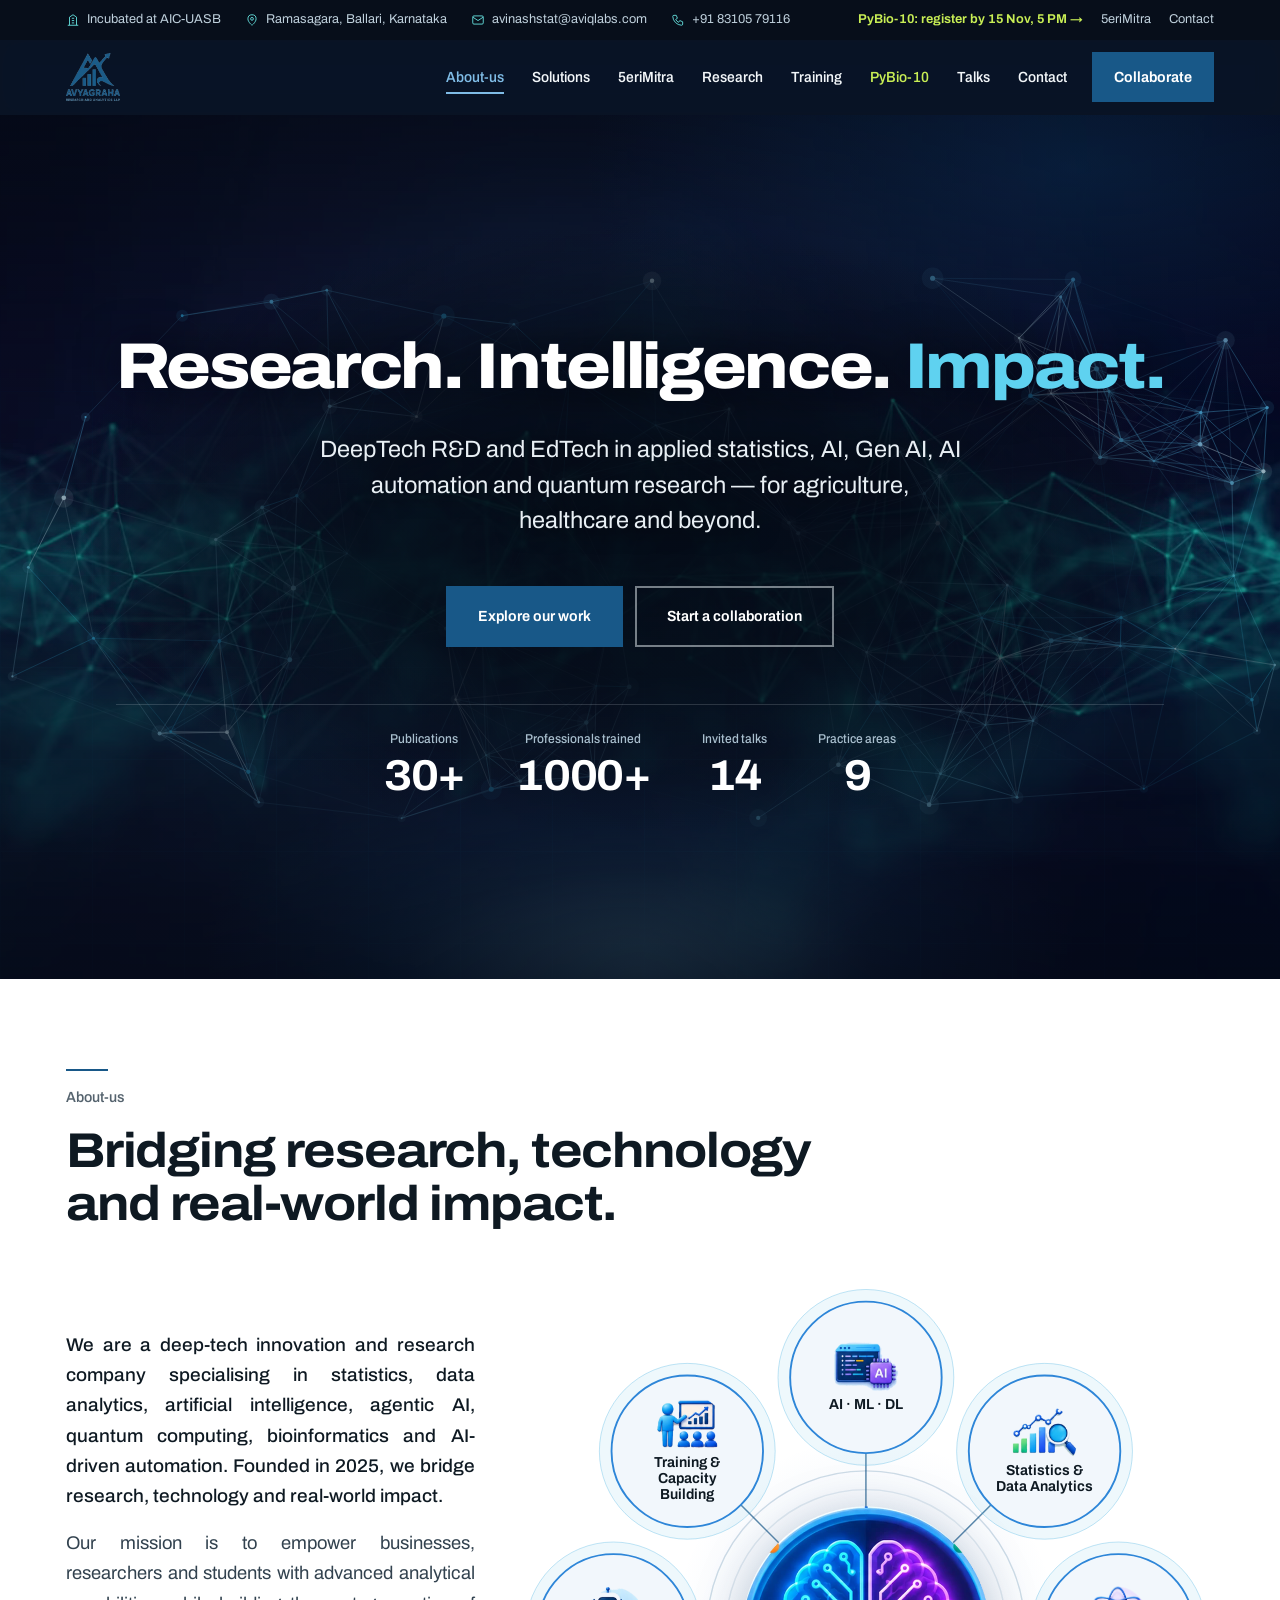
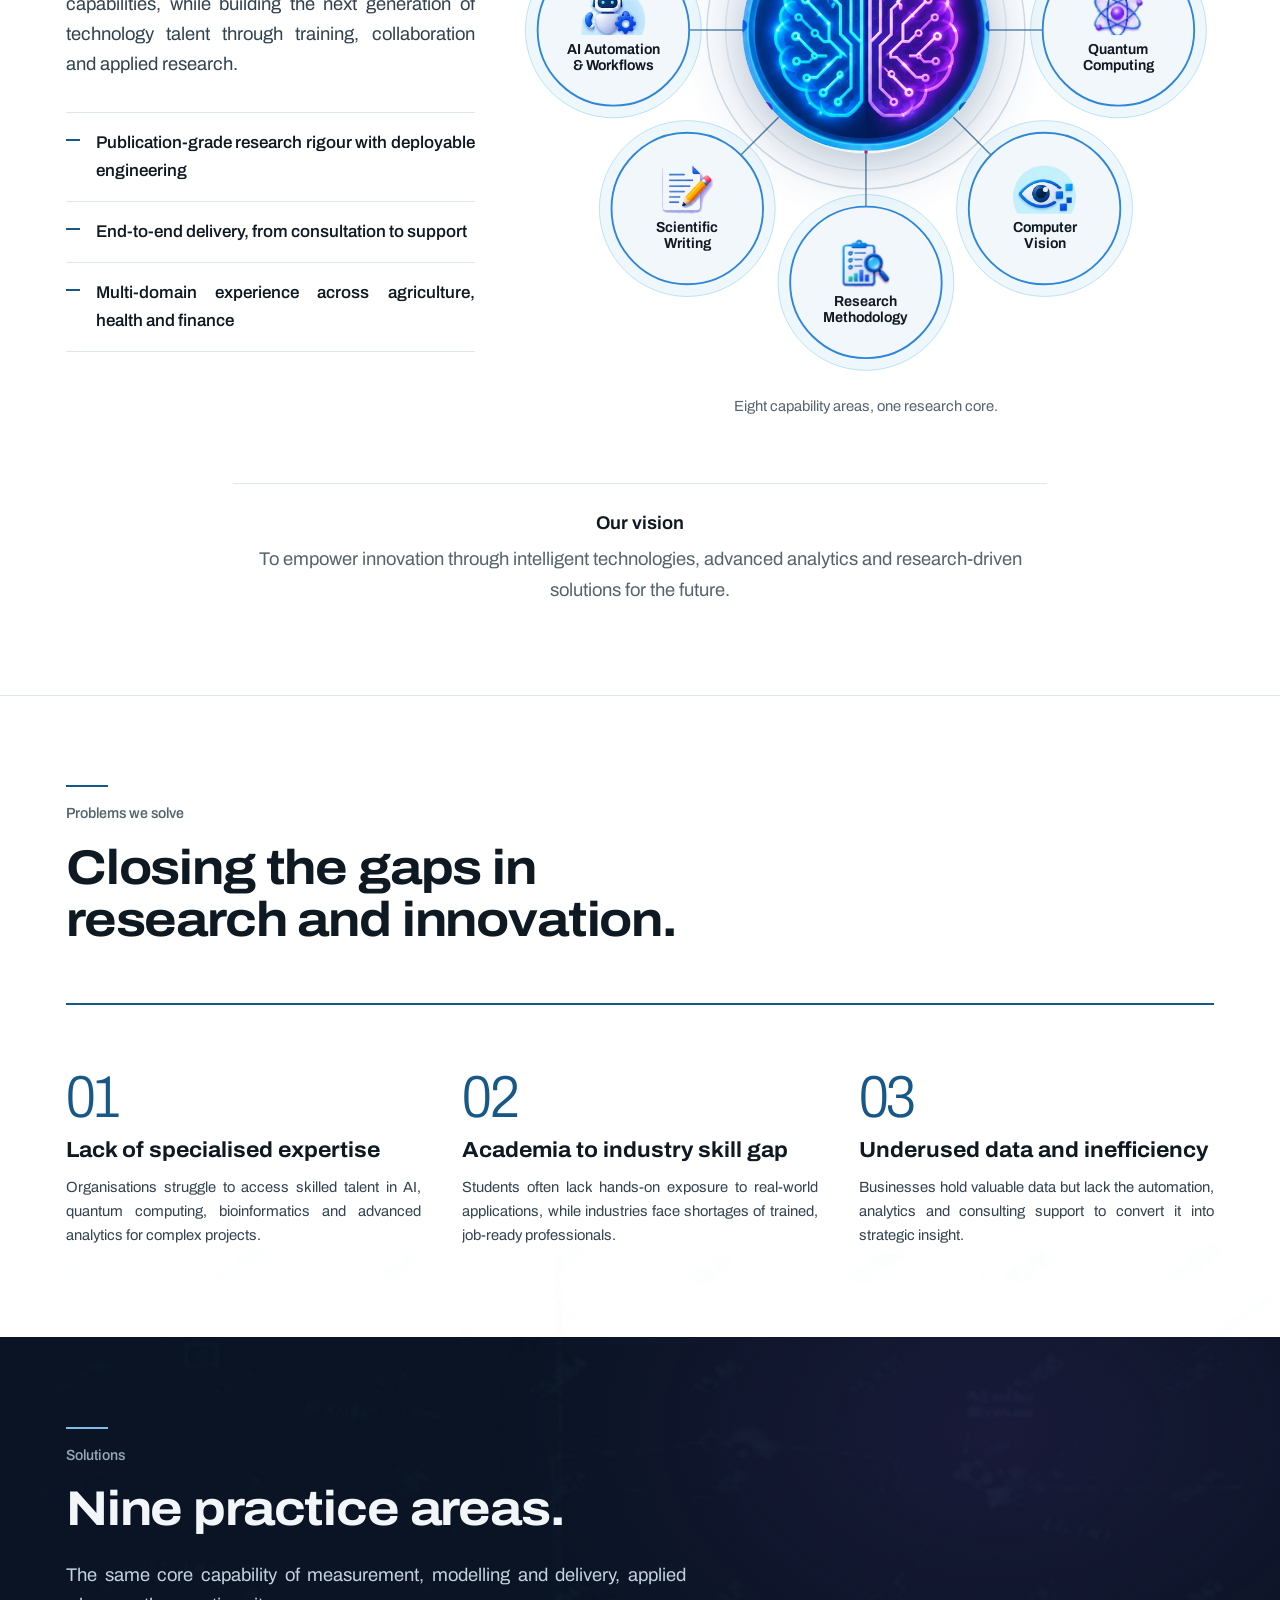
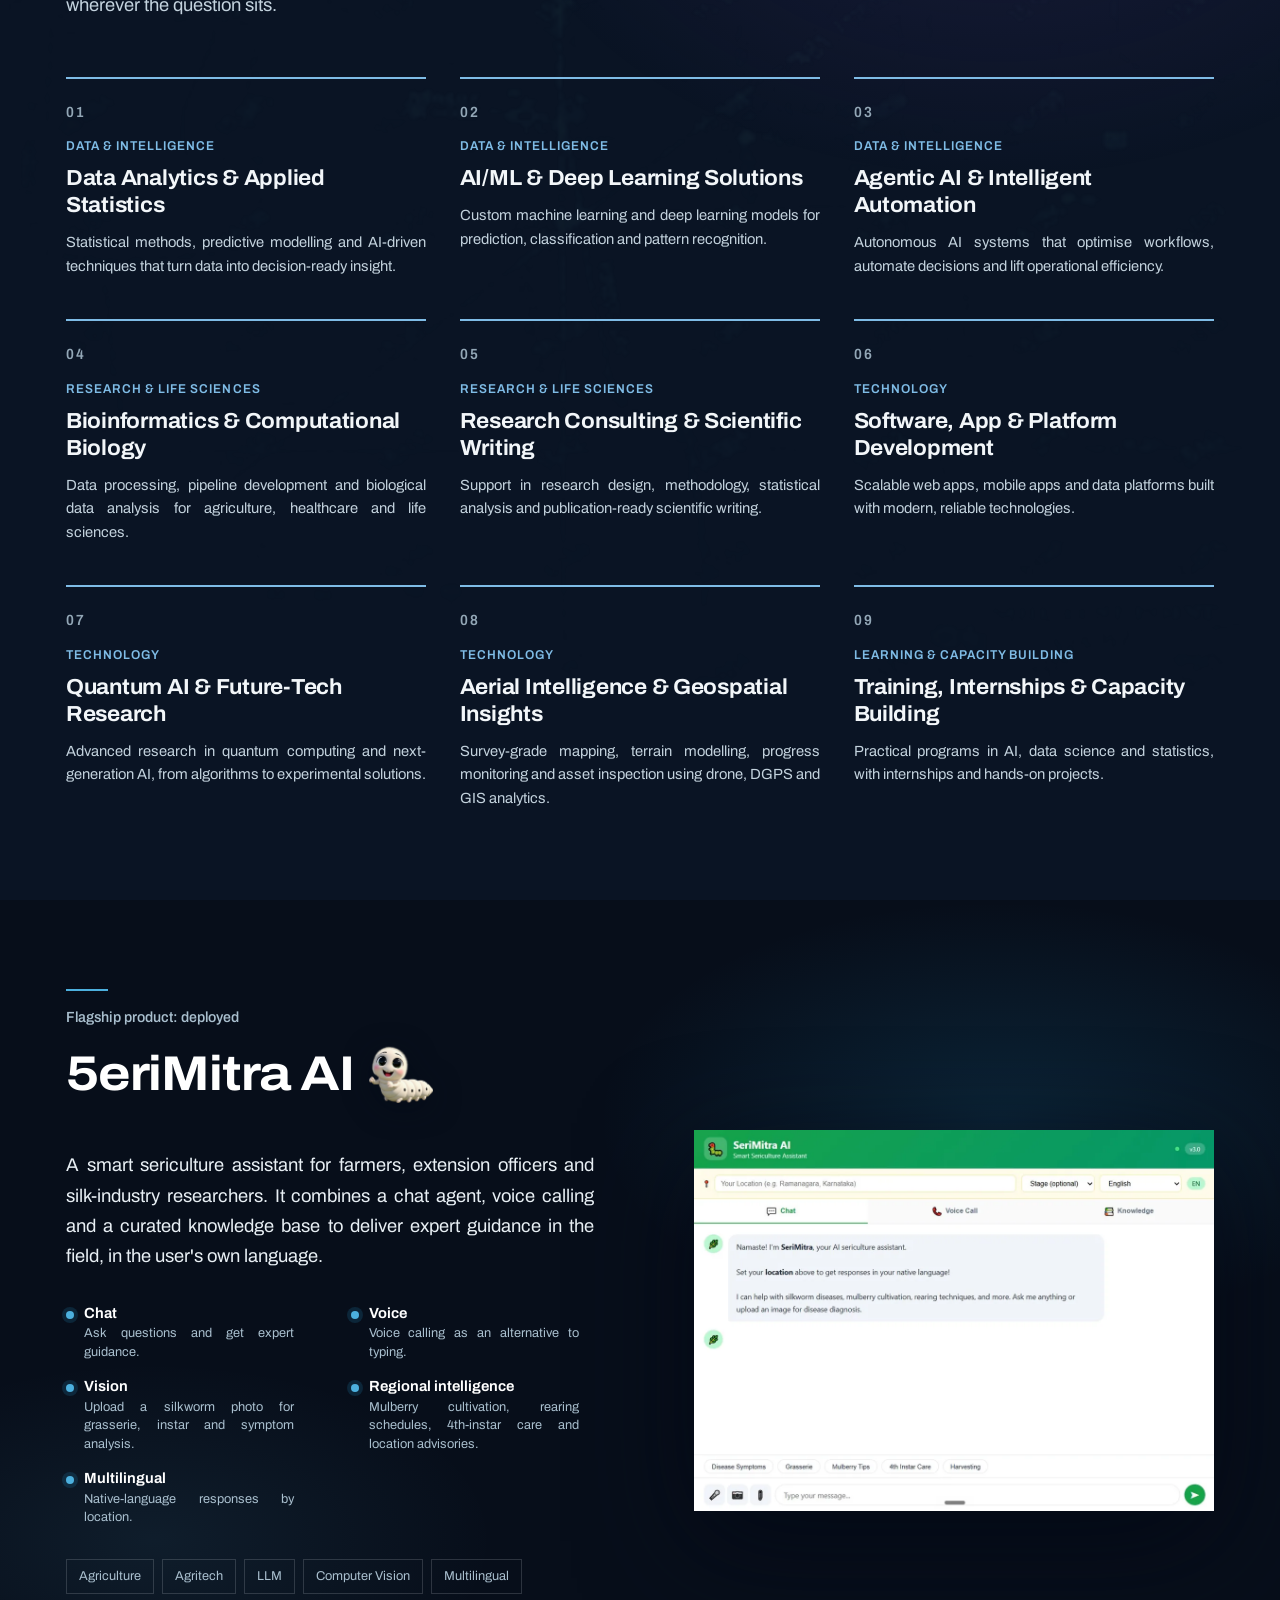
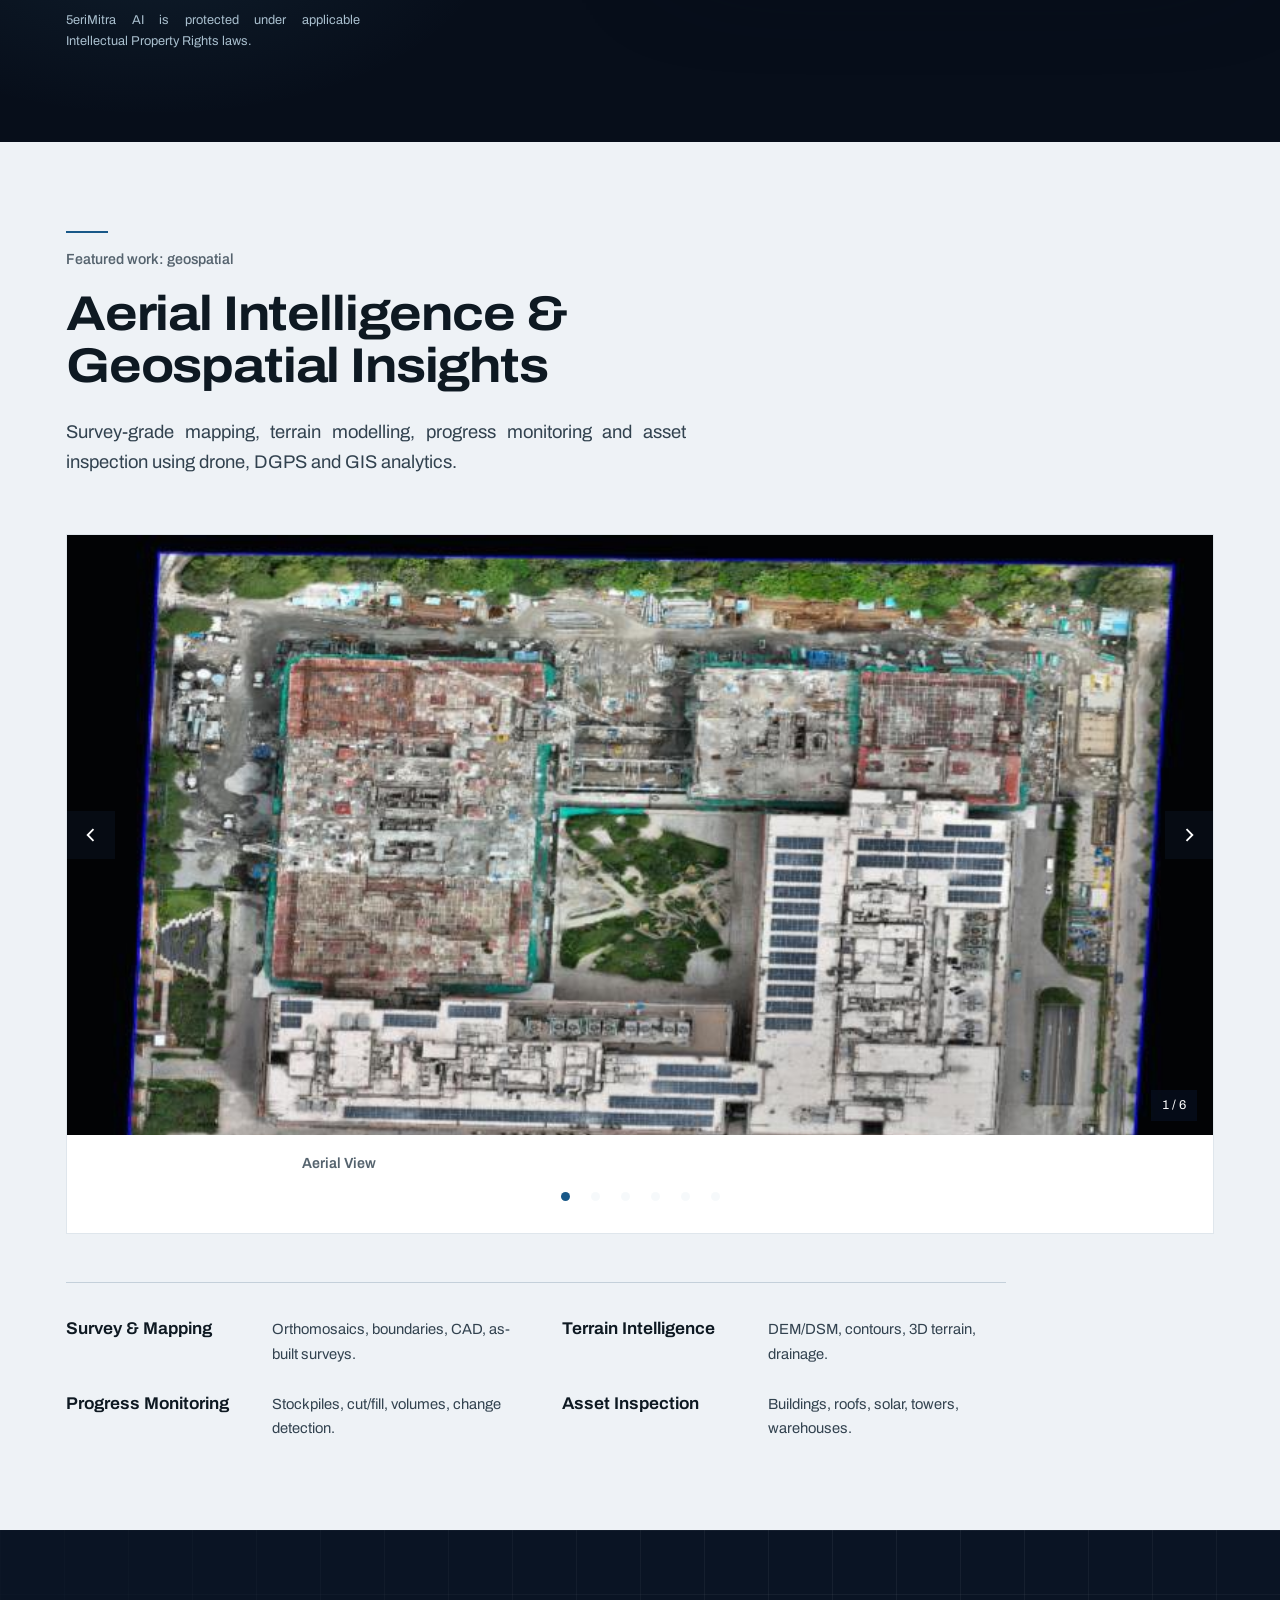
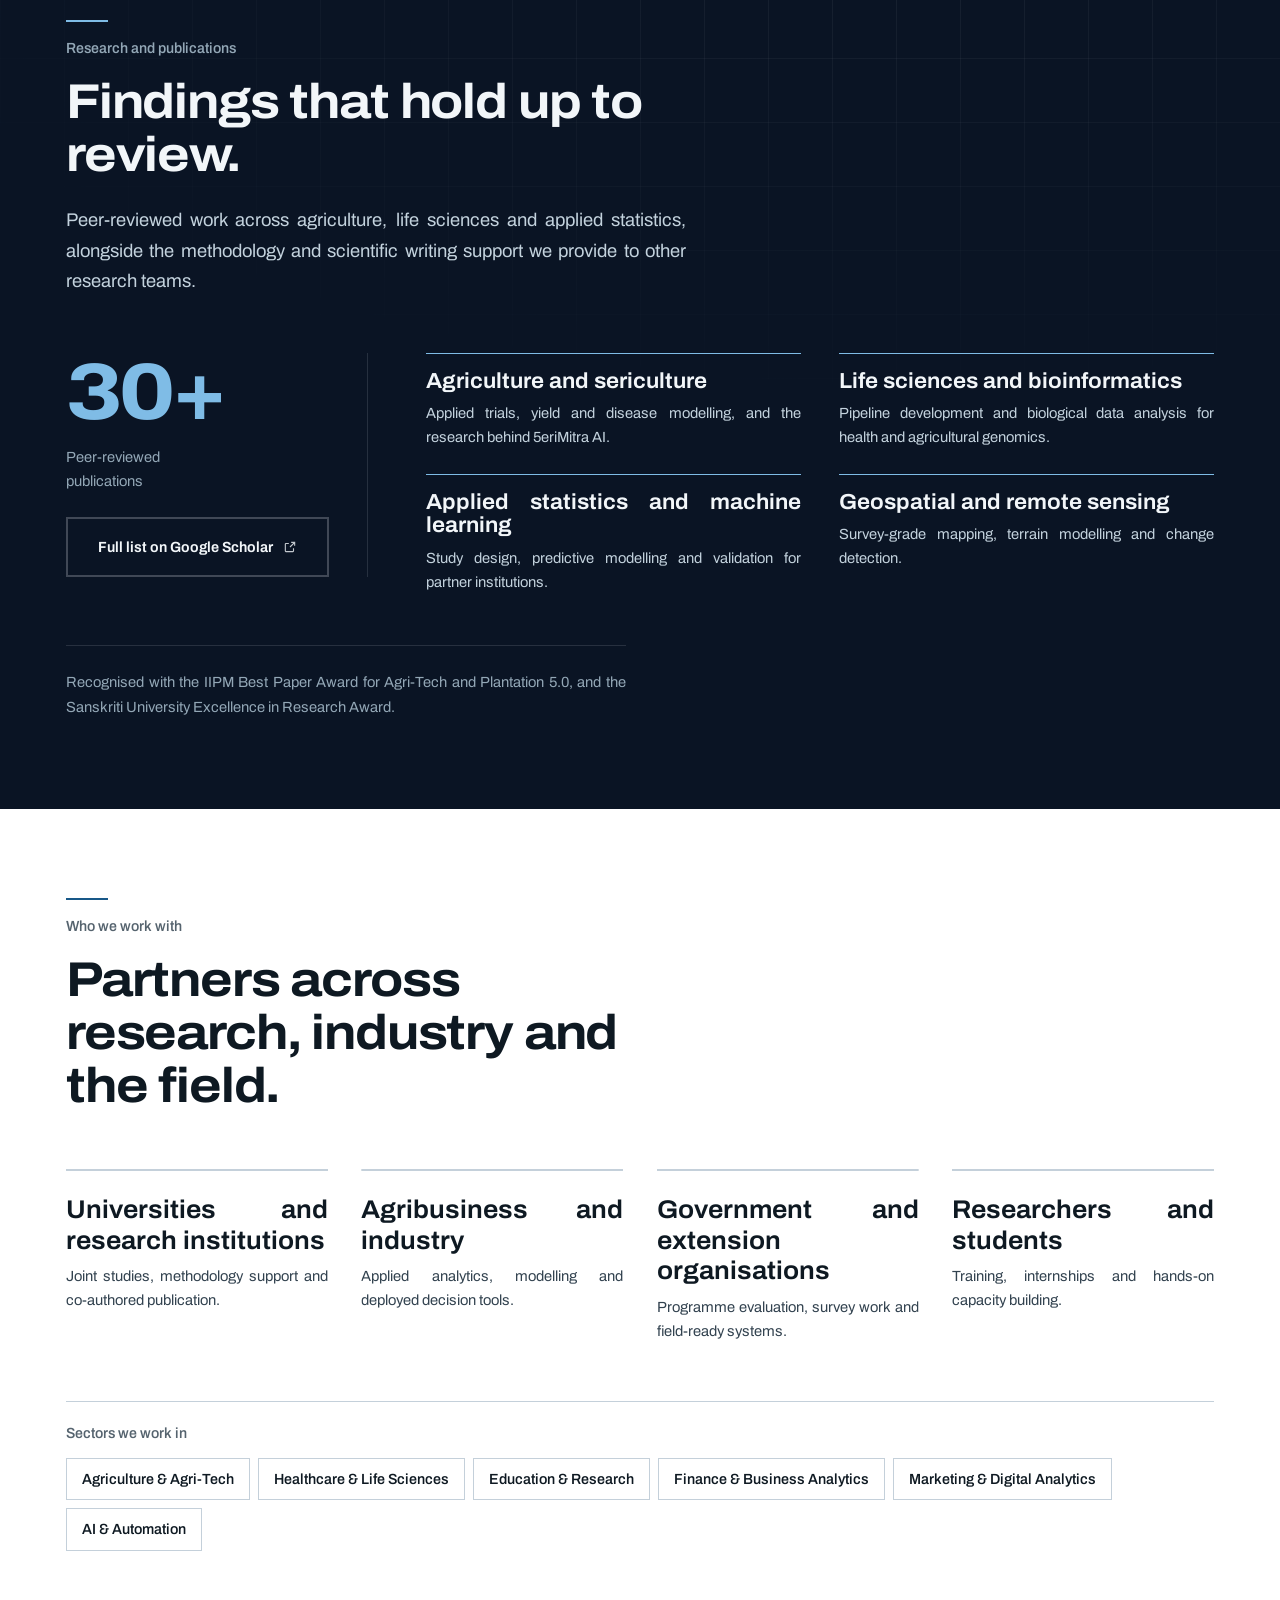
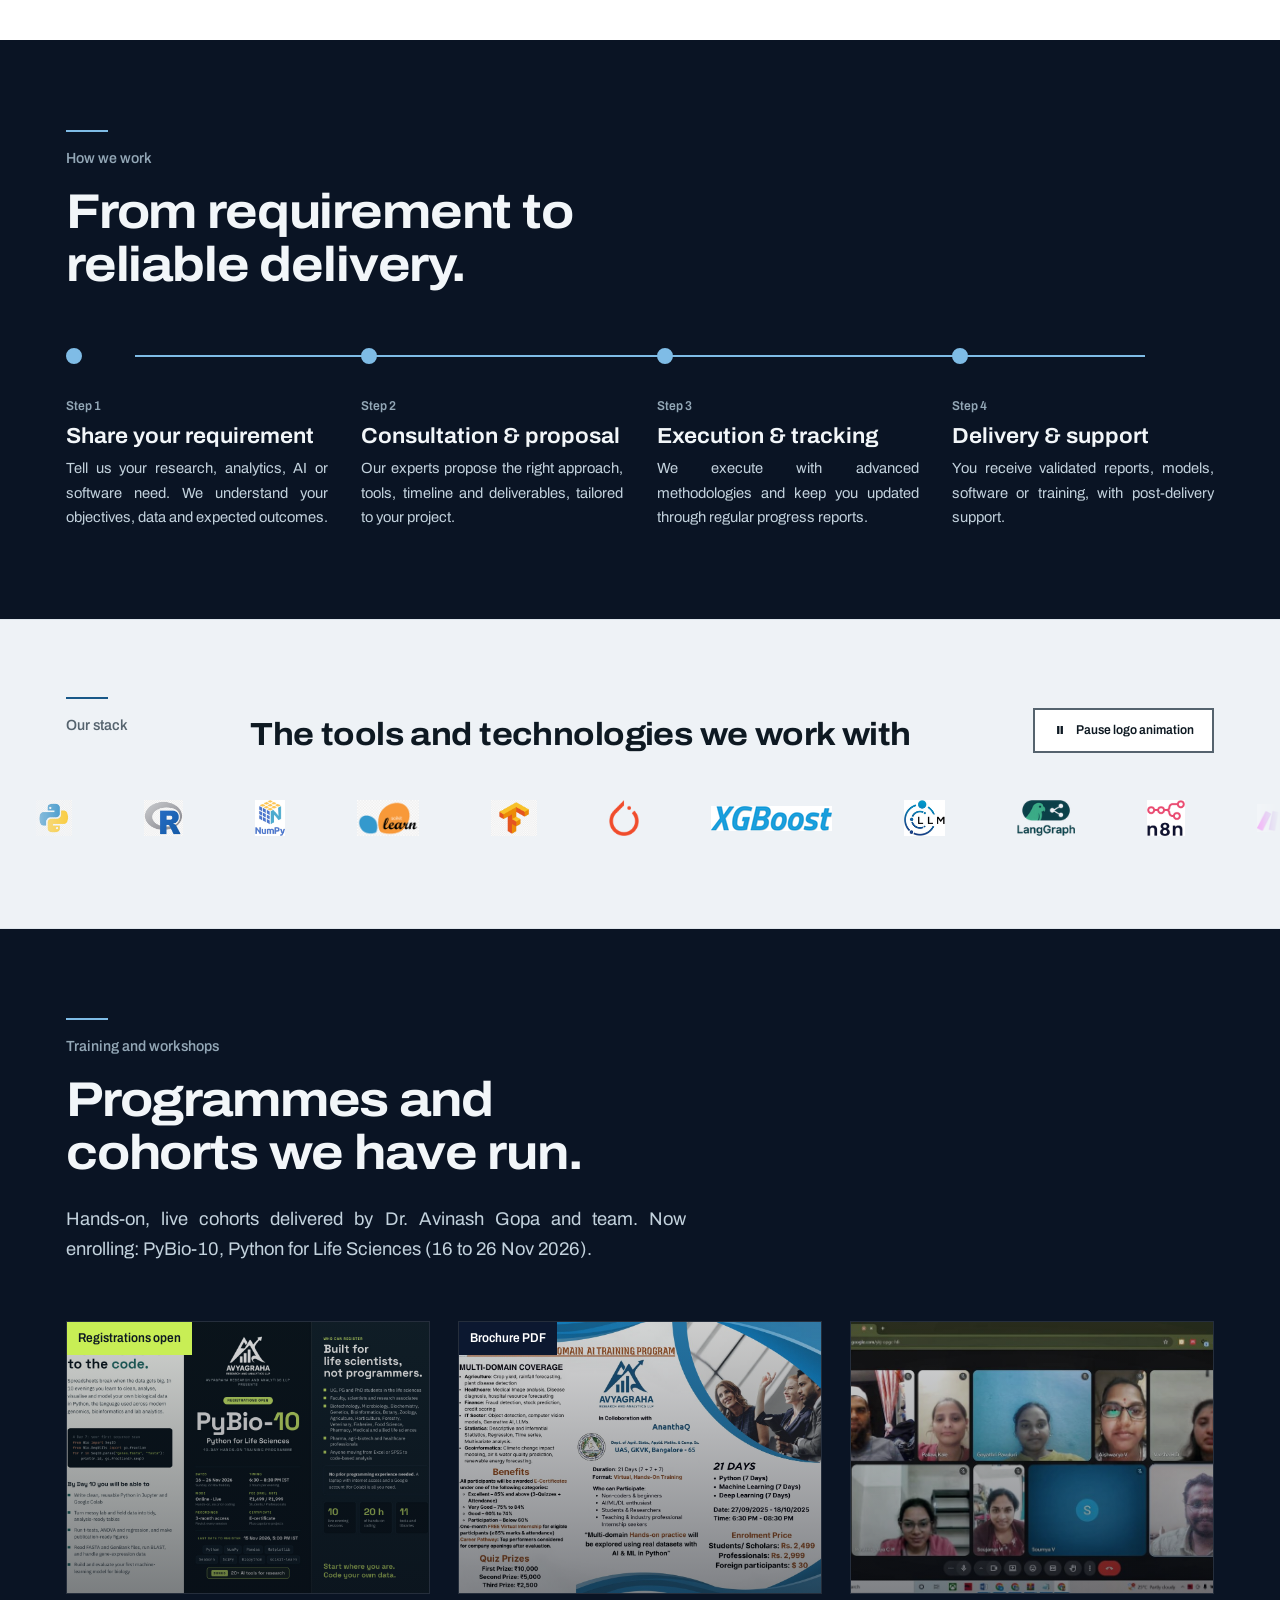
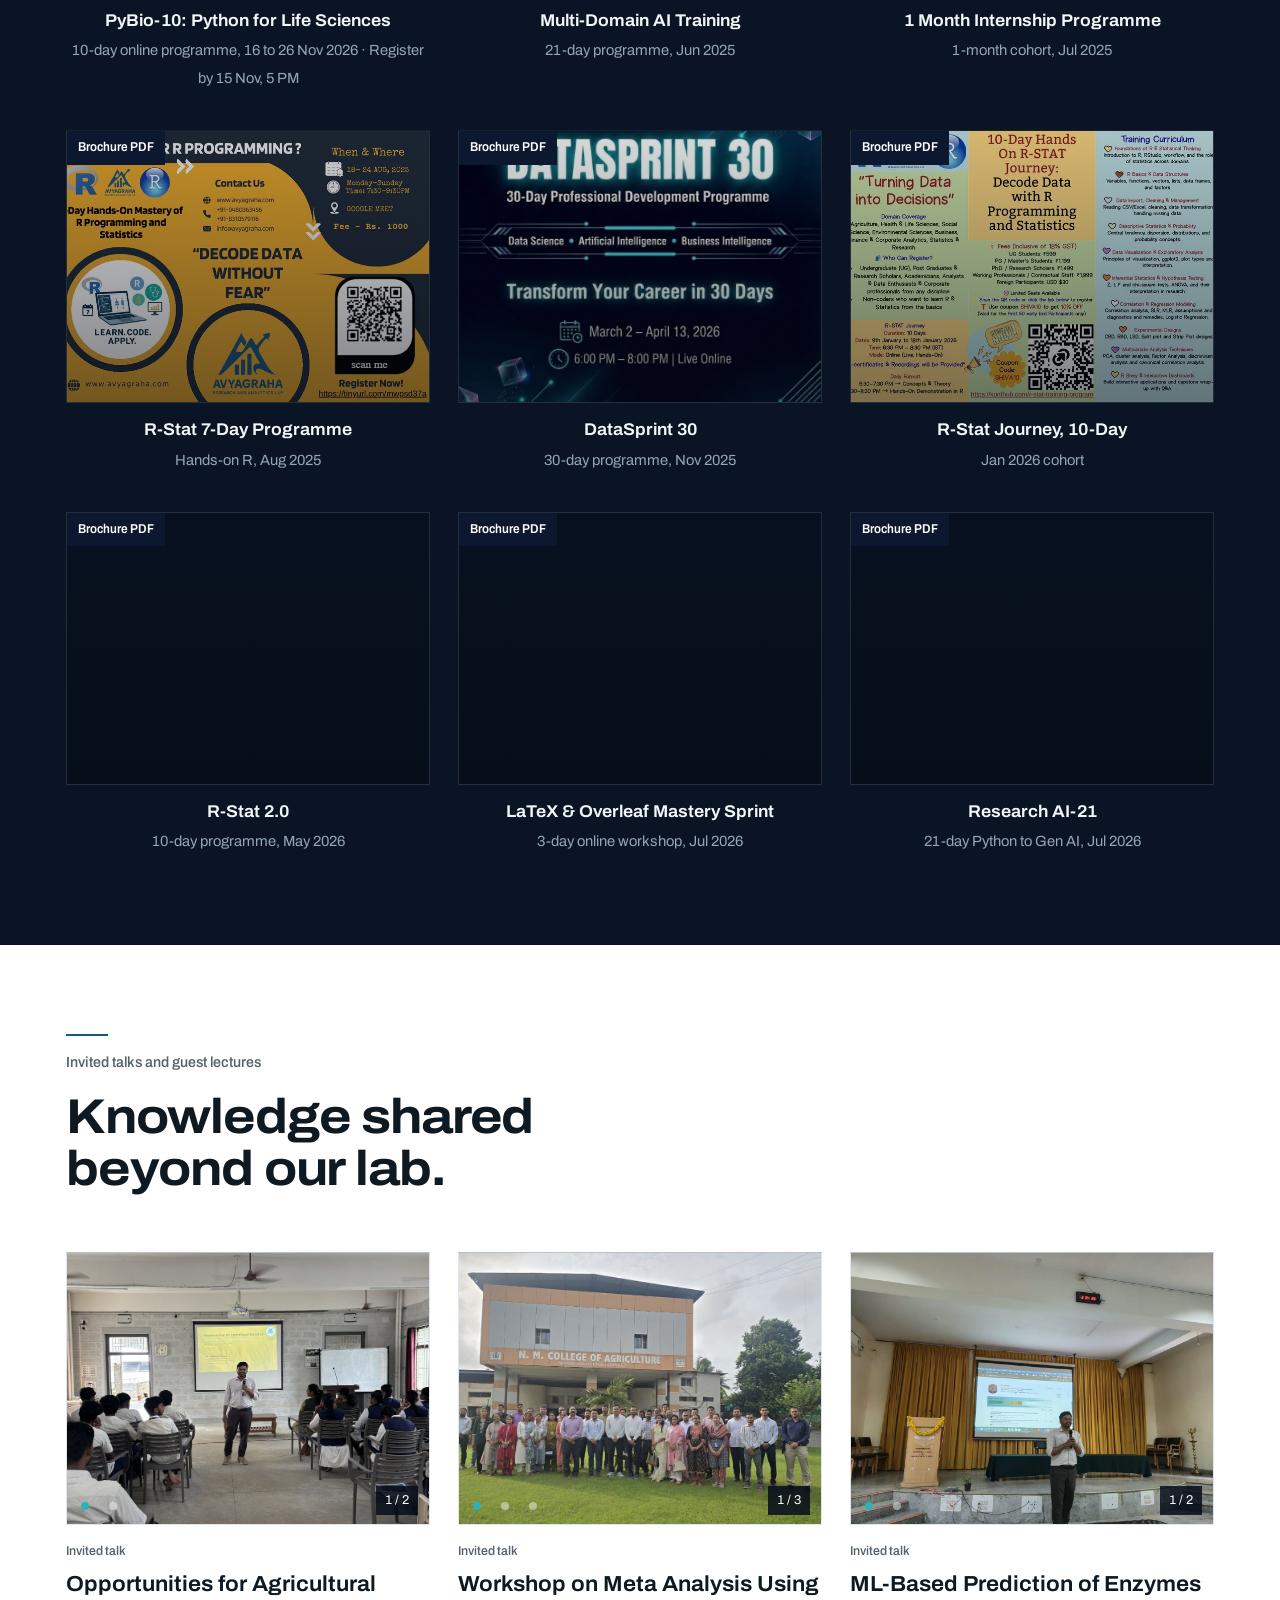
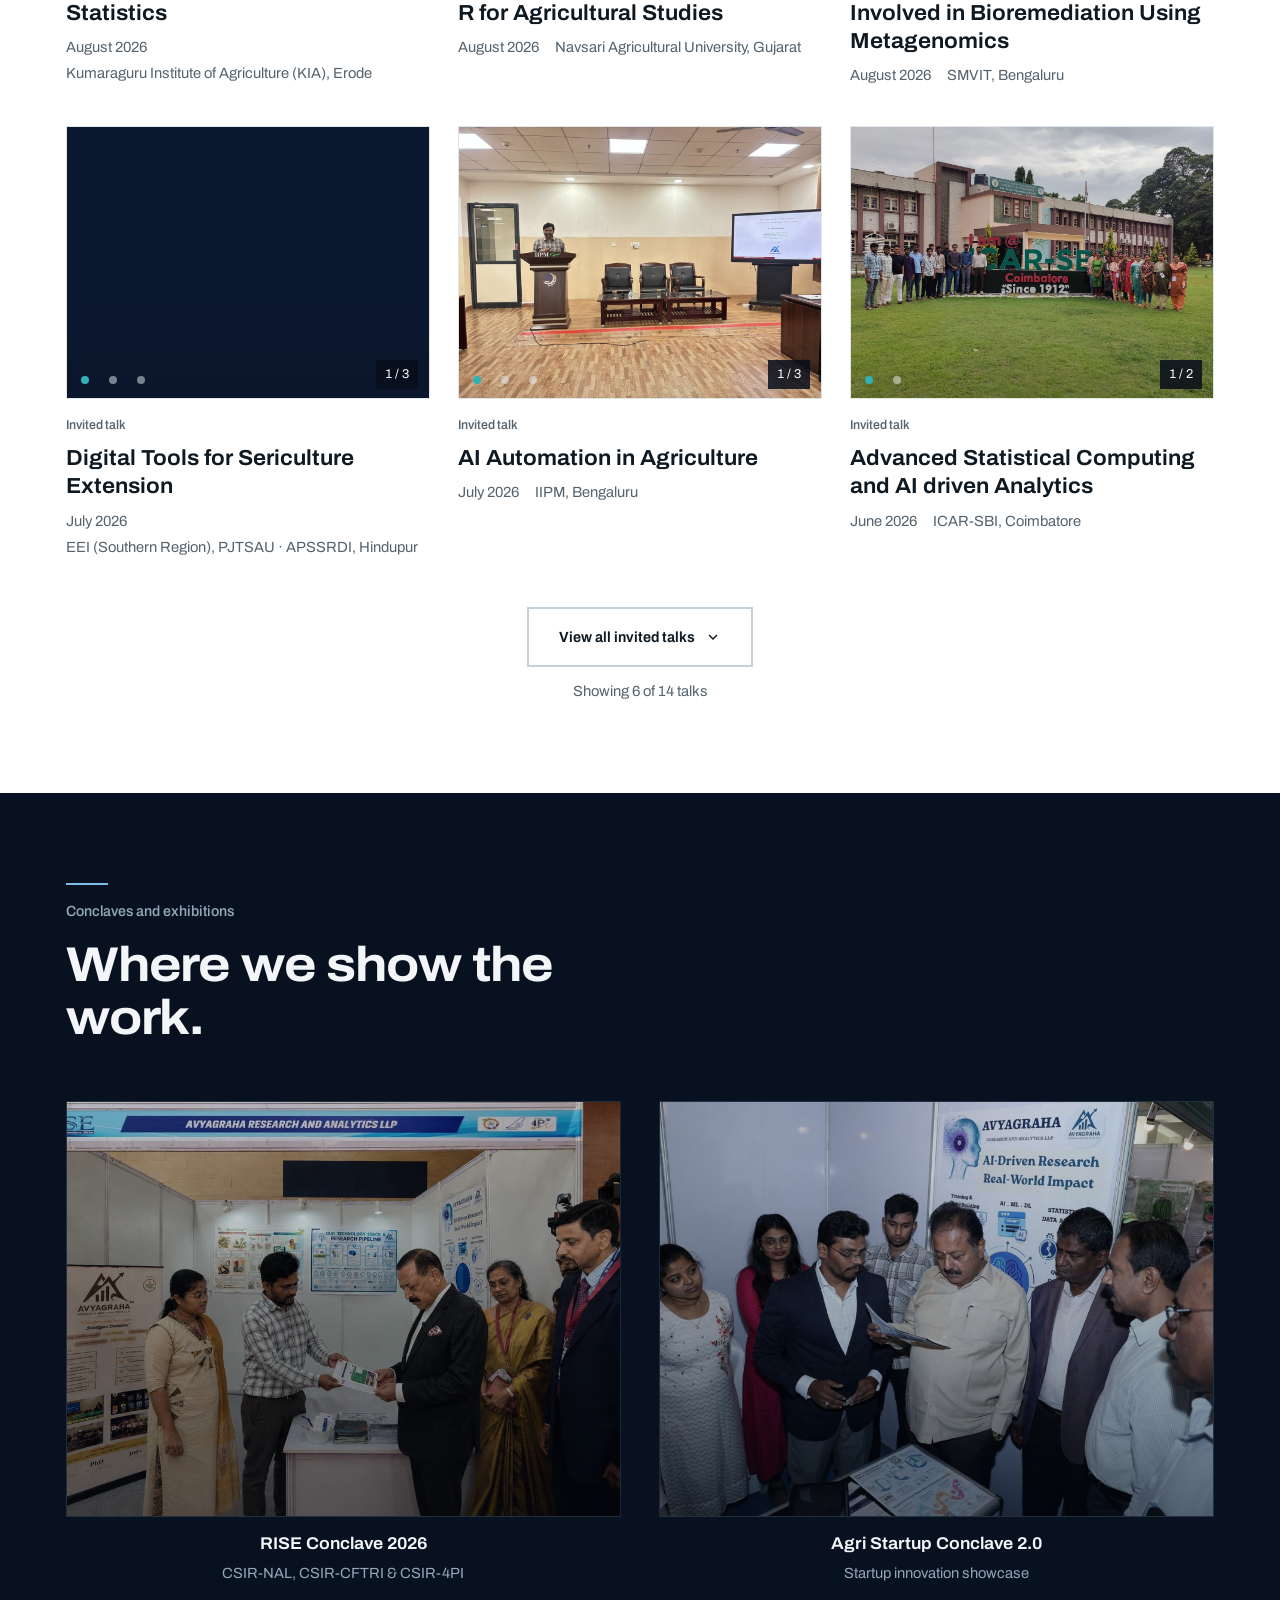
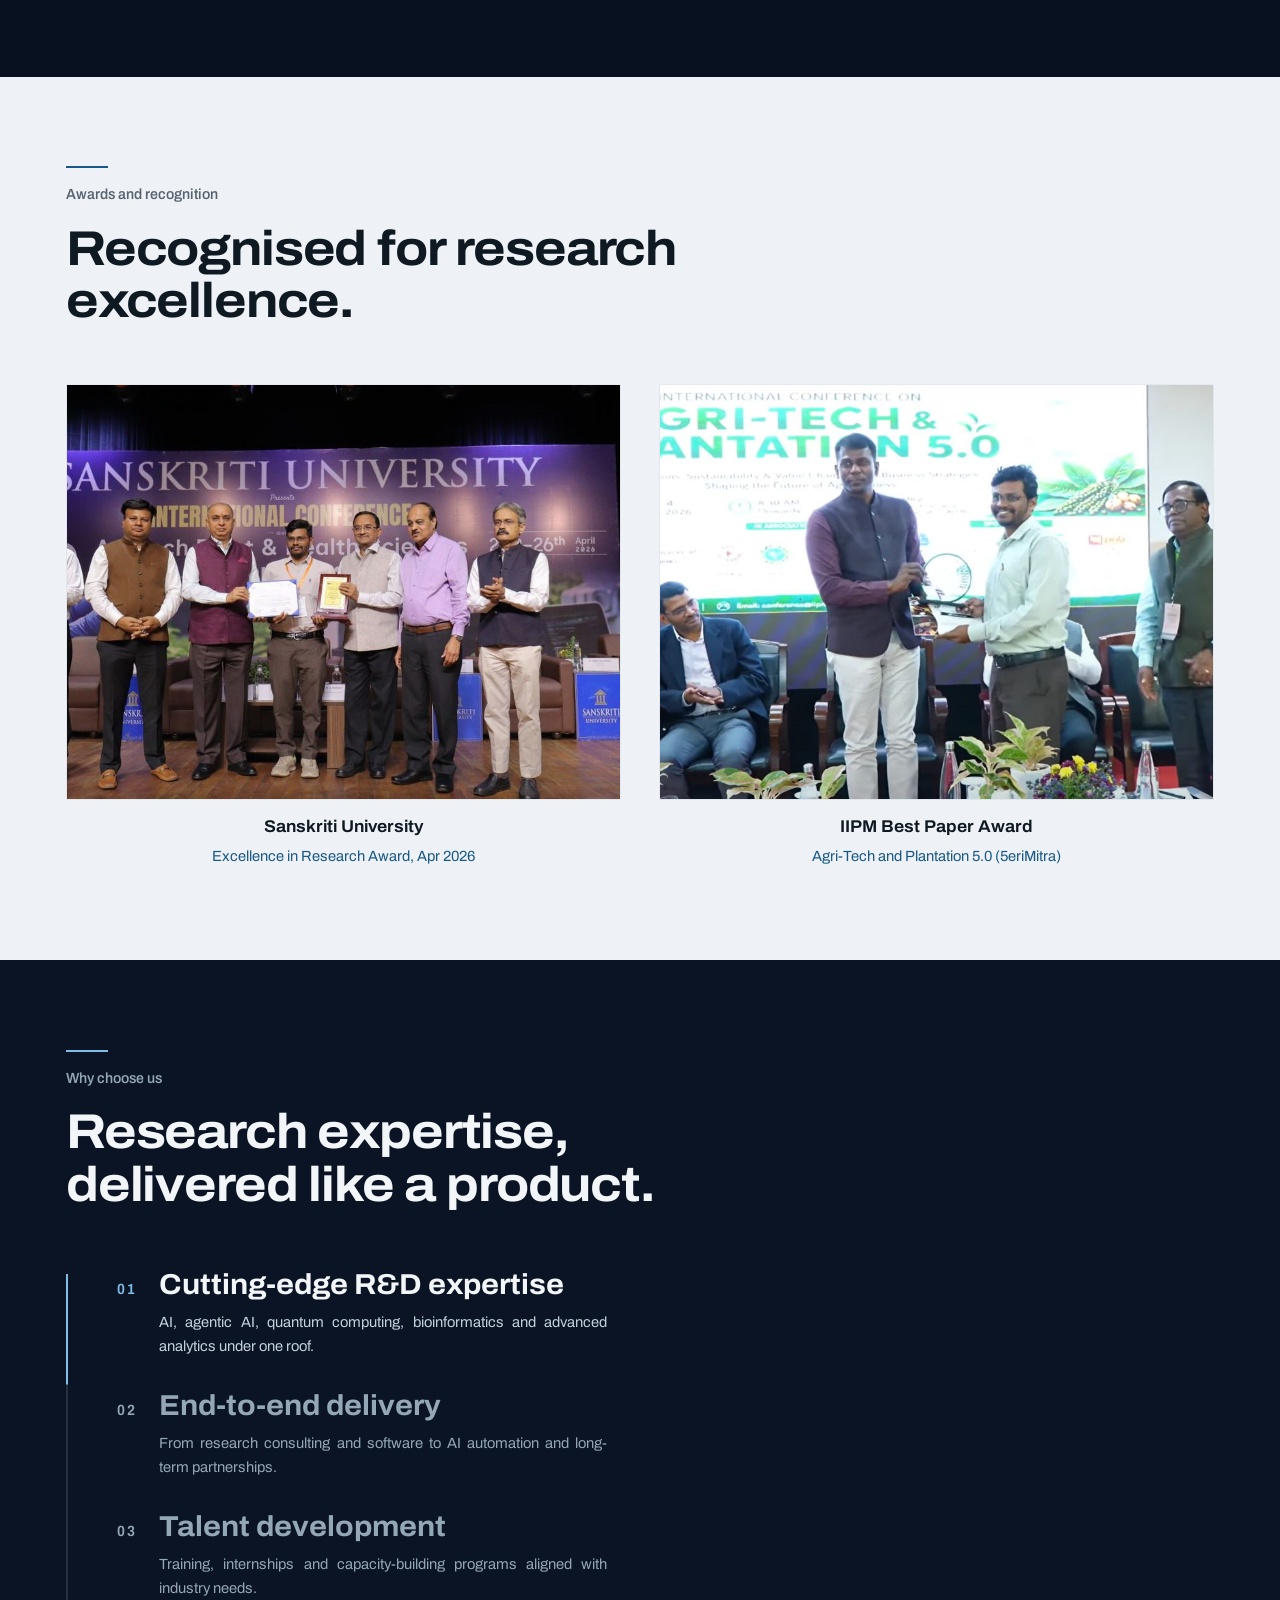
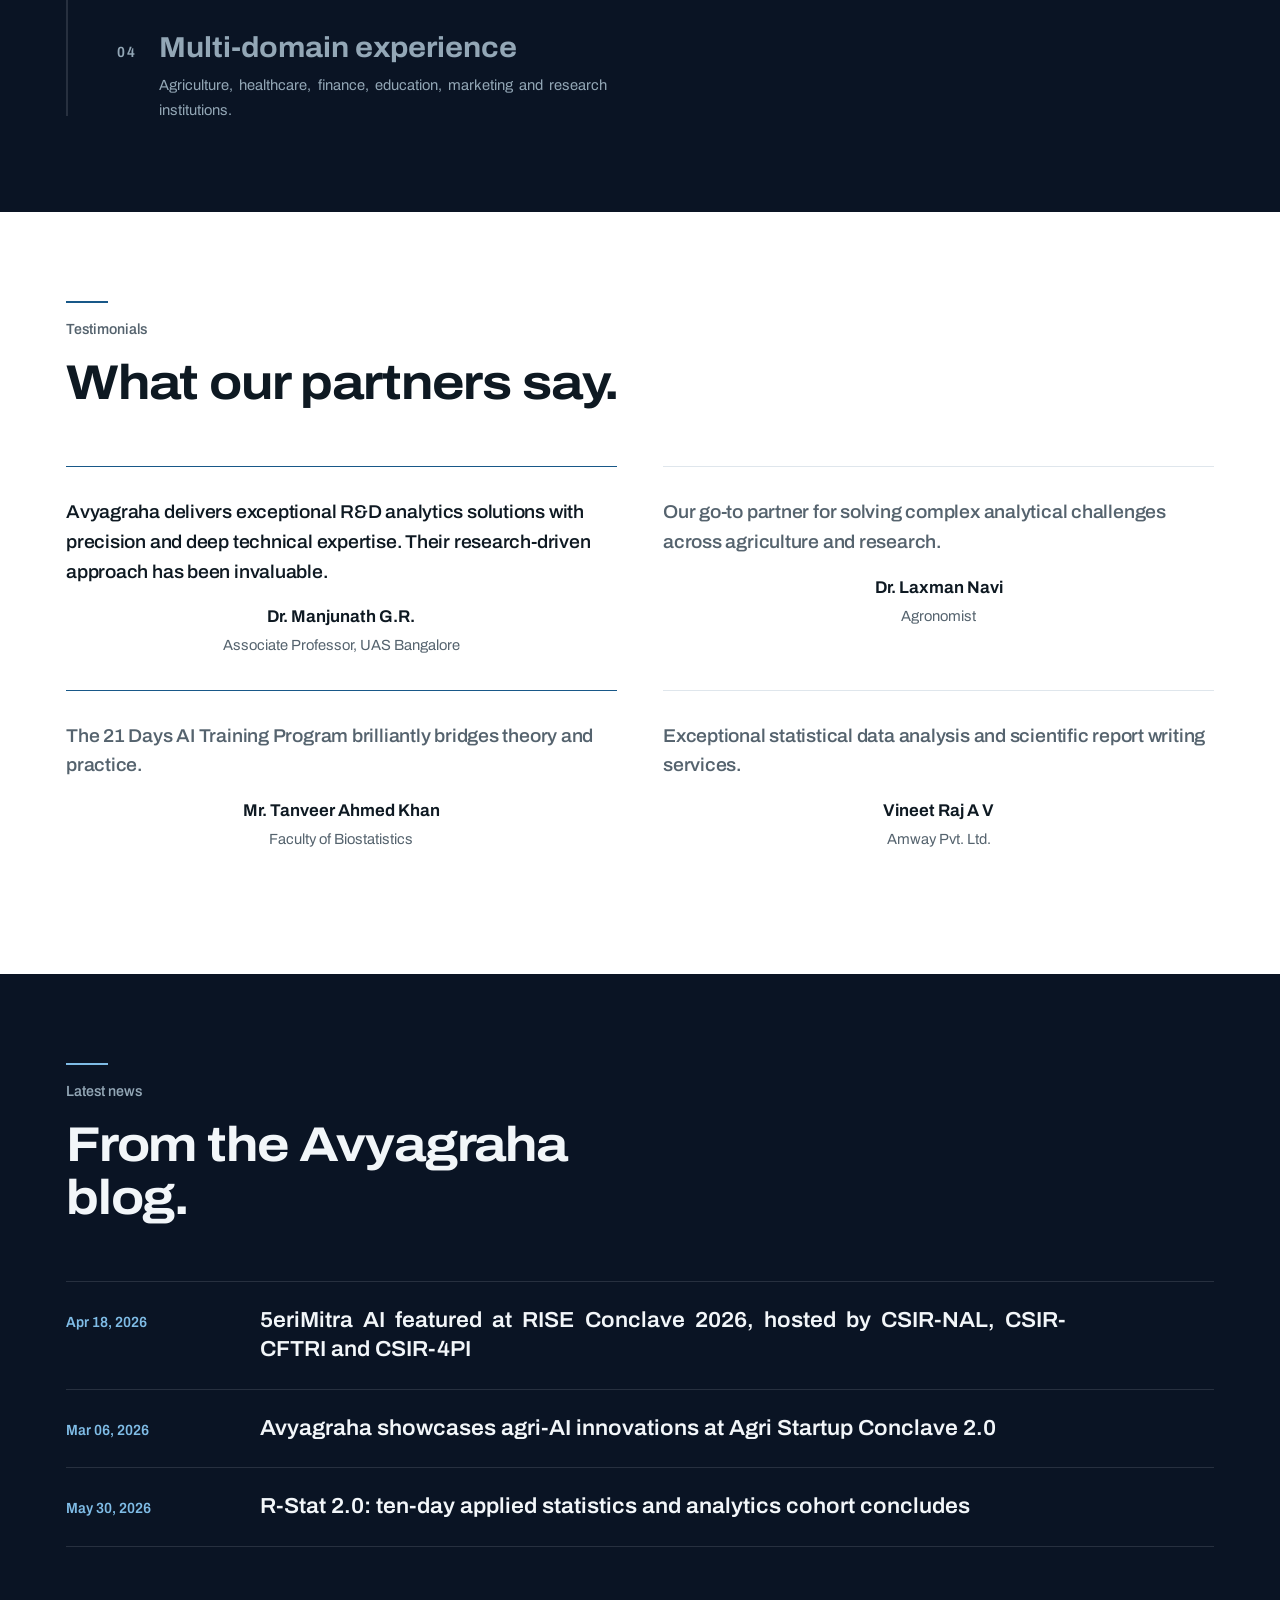
==== commit 77a7e488: "SEO: robots.txt, sitemap, 404 page, structured data, meta and share-image fixes - Add robots.txt and" ====
--- a/index.html
+++ b/index.html
@@ -3,13 +3,13 @@
 <head>
 <meta charset="UTF-8">
 <meta name="viewport" content="width=device-width, initial-scale=1.0">
-<title>Avyagraha Research and Analytics LLP | AI, Analytics and Quantum Computing</title>
-<meta name="description" content="Avyagraha Research and Analytics LLP transforms data into insights through AI, analytics and quantum computing solutions, with research, software, training and the 5eriMitra AI product.">
+<title>Avyagraha Research &amp; Analytics (AviQ Labs) | AI &amp; Statistics R&amp;D</title>
+<meta name="description" content="Avyagraha Research and Analytics LLP (AviQ Labs), Ballari: applied statistics, AI, bioinformatics, geospatial and quantum R&amp;D, software and training.">
 <link rel="preconnect" href="https://fonts.googleapis.com">
 <link rel="preconnect" href="https://fonts.gstatic.com" crossorigin>
 <link href="https://fonts.googleapis.com/css2?family=Archivo:ital,wdth,wght@0,62..125,100..900;1,62..125,100..900&display=swap" rel="stylesheet">
 <script>document.documentElement.className+=" js";</script>
-<link rel="stylesheet" href="css/styles-v4.css?v=20261009b">
+<link rel="stylesheet" href="css/styles-v4.css?v=20261027a">
 <link rel="preload" as="image" href="media/hero-network-poster.jpg" fetchpriority="high">
 <link rel="icon" href="images/img01.png" type="image/png">
 <link rel="apple-touch-icon" href="images/img01.png">
@@ -24,22 +24,43 @@
 <meta property="og:url" content="https://aviqlabs.com/">
 <meta property="og:title" content="Avyagraha Research and Analytics LLP | AI, Analytics and Quantum Computing">
 <meta property="og:description" content="A deep-tech research company working across applied statistics, artificial intelligence, bioinformatics, geospatial survey and quantum computing, from research design through to deployed software.">
-<meta property="og:image" content="https://aviqlabs.com/images/img02.jpg">
-<meta property="og:image:alt" content="Dr. Avinash Gopa on a research and industry panel with fellow scientists">
+<meta property="og:image" content="https://aviqlabs.com/media/film-poster.jpg">
+<meta property="og:image:width" content="1600">
+<meta property="og:image:height" content="900">
+<meta property="og:image:alt" content="Dr. Avinash Gopa, founder of Avyagraha Research and Analytics LLP, in the company introduction film">
+<meta property="og:locale" content="en_IN">
 <meta name="twitter:card" content="summary_large_image">
-<meta name="twitter:title" content="Avyagraha Research and Analytics LLP">
+<meta name="twitter:title" content="Avyagraha Research and Analytics LLP (AviQ Labs)">
 <meta name="twitter:description" content="Deep-tech research in applied statistics, AI, bioinformatics, geospatial survey and quantum computing.">
-<meta name="twitter:image" content="https://aviqlabs.com/images/img02.jpg">
+<meta name="twitter:image" content="https://aviqlabs.com/media/film-poster.jpg">
+<meta name="twitter:image:alt" content="Dr. Avinash Gopa, founder of Avyagraha Research and Analytics LLP, in the company introduction film">
 
 <script type="application/ld+json">
-{"@context":"https://schema.org","@type":"Organization",
-"name":"Avyagraha Research and Analytics LLP","alternateName":"AviQ Labs",
-"url":"https://aviqlabs.com/","logo":"https://aviqlabs.com/images/img01.png",
+{"@context":"https://schema.org","@graph":[
+{"@type":"Organization","@id":"https://aviqlabs.com/#org",
+"name":"Avyagraha Research and Analytics LLP","alternateName":["AviQ Labs","Avyagraha"],
+"url":"https://aviqlabs.com/",
+"logo":{"@type":"ImageObject","url":"https://aviqlabs.com/images/img01.png","width":204,"height":180},
+"image":"https://aviqlabs.com/media/film-poster.jpg",
 "email":"avinashstat@aviqlabs.com","telephone":"+91-83105-79116","foundingDate":"2025",
 "taxID":"29ACIFA6009M1Z2",
 "description":"Deep-tech research and innovation company specialising in statistics, data analytics, artificial intelligence, agentic AI, quantum computing and bioinformatics.",
 "address":{"@type":"PostalAddress","addressLocality":"Ramasagara, Ballari","addressRegion":"Karnataka","addressCountry":"IN"},
-"contactPoint":{"@type":"ContactPoint","contactType":"sales","telephone":"+91-83105-79116","email":"avinashstat@aviqlabs.com","areaServed":"IN"}}
+"founder":{"@id":"https://aviqlabs.com/#founder"},
+"knowsAbout":["Applied statistics","Data analytics","Machine learning","Agentic AI","Bioinformatics","Geospatial survey","Quantum computing","Sericulture"],
+"contactPoint":{"@type":"ContactPoint","contactType":"sales","telephone":"+91-83105-79116","email":"avinashstat@aviqlabs.com","areaServed":"IN"}},
+{"@type":"Person","@id":"https://aviqlabs.com/#founder","name":"Dr. Avinash Gopa",
+"jobTitle":"Founder & CEO","worksFor":{"@id":"https://aviqlabs.com/#org"},
+"sameAs":["https://scholar.google.com/citations?user=HgFGxFwAAAAJ"]},
+{"@type":"WebSite","@id":"https://aviqlabs.com/#website","url":"https://aviqlabs.com/",
+"name":"Avyagraha Research and Analytics LLP","alternateName":"AviQ Labs","inLanguage":"en-IN",
+"publisher":{"@id":"https://aviqlabs.com/#org"}},
+{"@type":"VideoObject","name":"Avyagraha Research and Analytics LLP: introduction film",
+"description":"A short introduction to how Avyagraha Research and Analytics LLP approaches research, analytics and applied AI.",
+"thumbnailUrl":"https://aviqlabs.com/media/film-poster.jpg","uploadDate":"2026-09-17T18:10:42+05:30",
+"duration":"PT3M6S","contentUrl":"https://aviqlabs.com/media/avyagraha-film-1080.mp4",
+"publisher":{"@id":"https://aviqlabs.com/#org"}}
+]}
 </script>
 </head>
 <body id="top">
@@ -128,17 +149,17 @@
   </div>
 
   <div class="wrap hero-inner">
-    <h1 class="hero-title">Research. Intelligence. <span class="hl">Impact.</span></h1>
+    <h1 class="hero-title"><span class="sr-only">Avyagraha Research and Analytics LLP: </span>Research. Intelligence. <span class="hl">Impact.</span></h1>
     <p class="hero-lead">DeepTech R&amp;D and EdTech in applied statistics, AI, Gen AI, AI automation and quantum research &mdash; for agriculture, healthcare and beyond.</p>
     <div class="hero-cta">
       <a class="btn btn-solid" href="#solutions">Explore our work</a>
       <a class="btn btn-ghost" href="#contact">Start a collaboration</a>
     </div>
     <dl class="hero-figures">
-      <div><dt>Publications</dt><dd><span data-target="30">0</span>+</dd></div>
-      <div><dt>Professionals trained</dt><dd><span data-target="1000">0</span>+</dd></div>
-      <div><dt>Invited talks</dt><dd><span data-target="14">0</span></dd></div>
-      <div><dt>Practice areas</dt><dd><span data-target="9">0</span></dd></div>
+      <div><dt>Publications</dt><dd><span data-target="30">30</span>+</dd></div>
+      <div><dt>Professionals trained</dt><dd><span data-target="1000">1000</span>+</dd></div>
+      <div><dt>Invited talks</dt><dd><span data-target="14">14</span></dd></div>
+      <div><dt>Practice areas</dt><dd><span data-target="9">9</span></dd></div>
     </dl>
   </div>
 </section>
@@ -434,7 +455,7 @@
     </div>
     <div class="res-grid">
       <div class="res-figure">
-        <span class="res-n"><span data-target="30">0</span>+</span>
+        <span class="res-n"><span data-target="30">30</span>+</span>
         <span class="res-l">Peer-reviewed publications</span>
         <a class="btn btn-line" href="https://scholar.google.com/citations?user=HgFGxFwAAAAJ&amp;hl=en&amp;oi=sra" target="_blank" rel="noopener noreferrer" aria-label="View the full publication list on Google Scholar (opens in a new tab)">Full list on Google Scholar<svg class="ext" viewBox="0 0 24 24" fill="none" stroke="currentColor" stroke-width="1.9" aria-hidden="true"><path d="M14 4h6v6M20 4l-8 8M18 14v5a1 1 0 0 1-1 1H5a1 1 0 0 1-1-1V7a1 1 0 0 1 1-1h5"/></svg></a>
       </div>
--- a/css/styles-v4.css
+++ b/css/styles-v4.css
@@ -1443,3 +1443,6 @@
 .ev-badge-open{background:#C8EE55;color:#0E1922}
 .tb-new{color:#C8EE55 !important;font-variation-settings:'wdth' 100,'wght' 650}
 .menu .menu-new{color:#C8EE55}
+
+/* visually hidden, still read by screen readers and search engines */
+.sr-only{position:absolute;width:1px;height:1px;padding:0;margin:-1px;overflow:hidden;clip:rect(0,0,0,0);white-space:nowrap;border:0}
